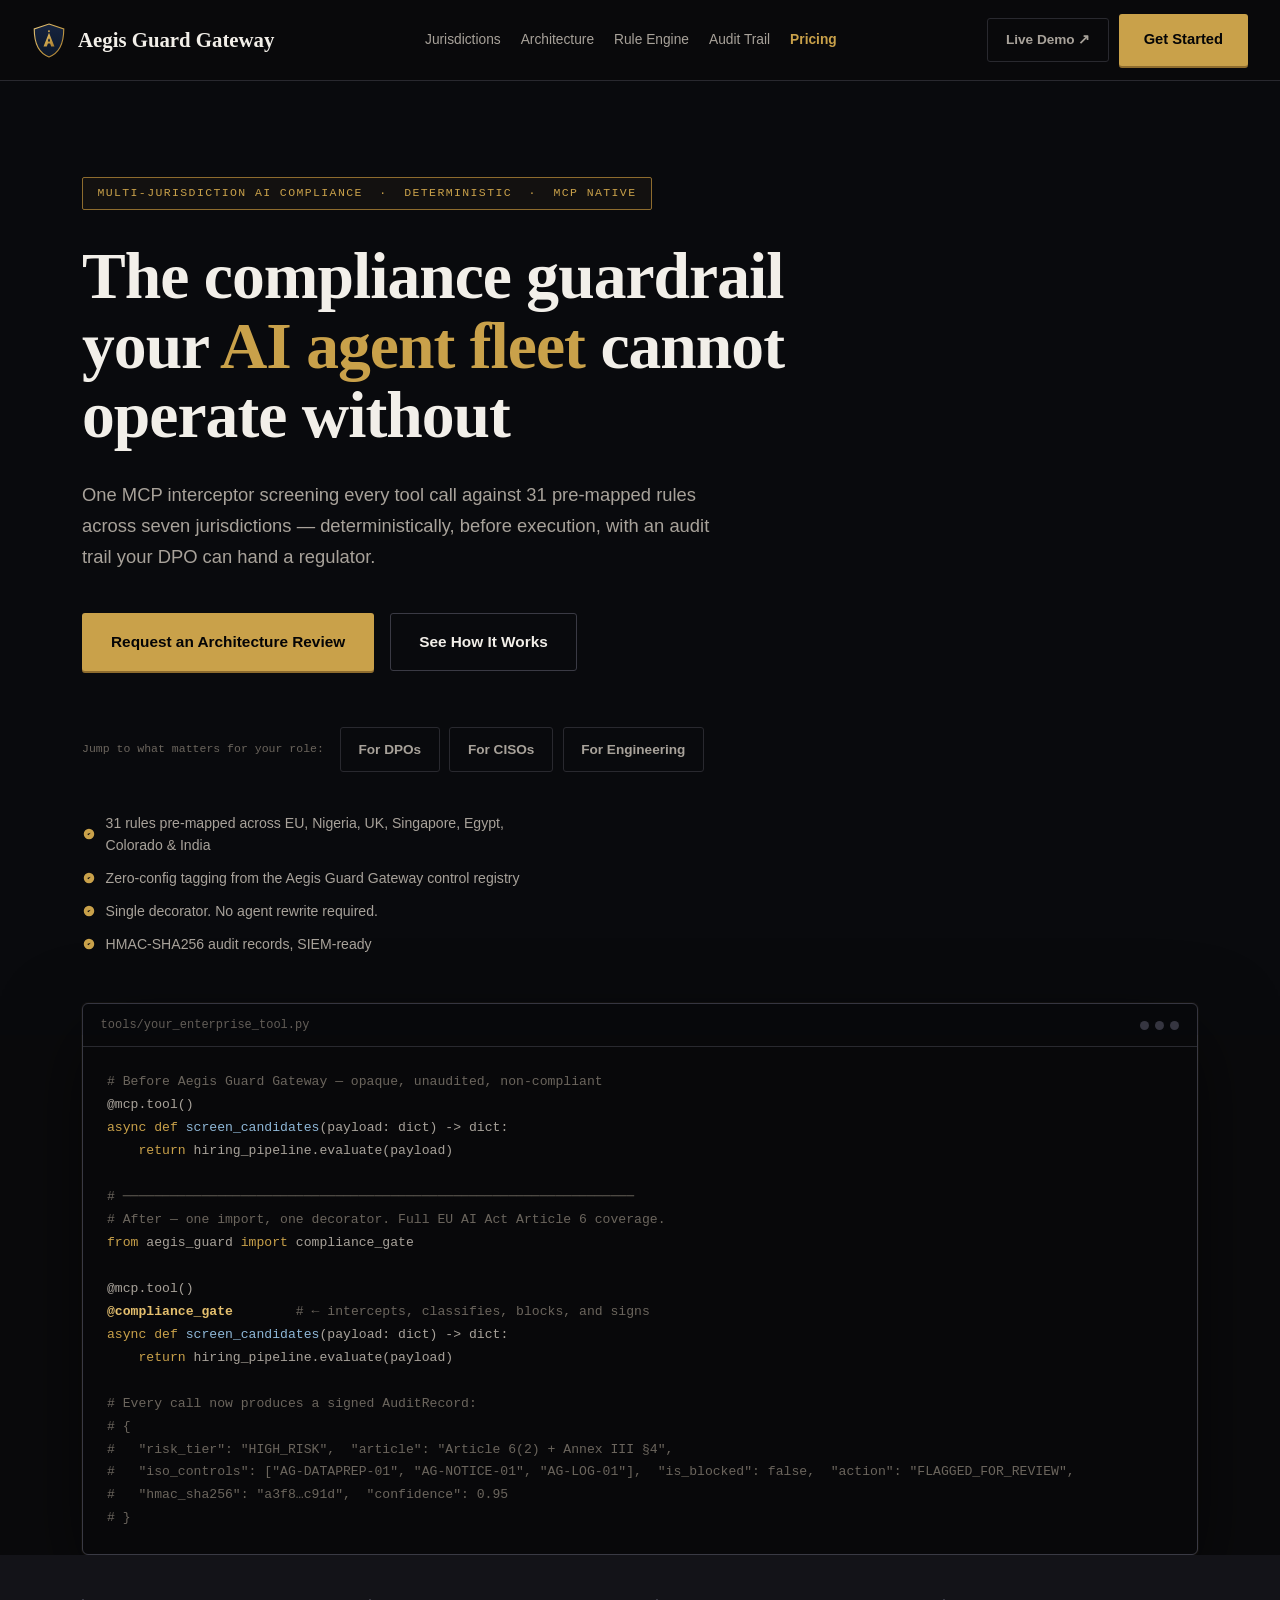
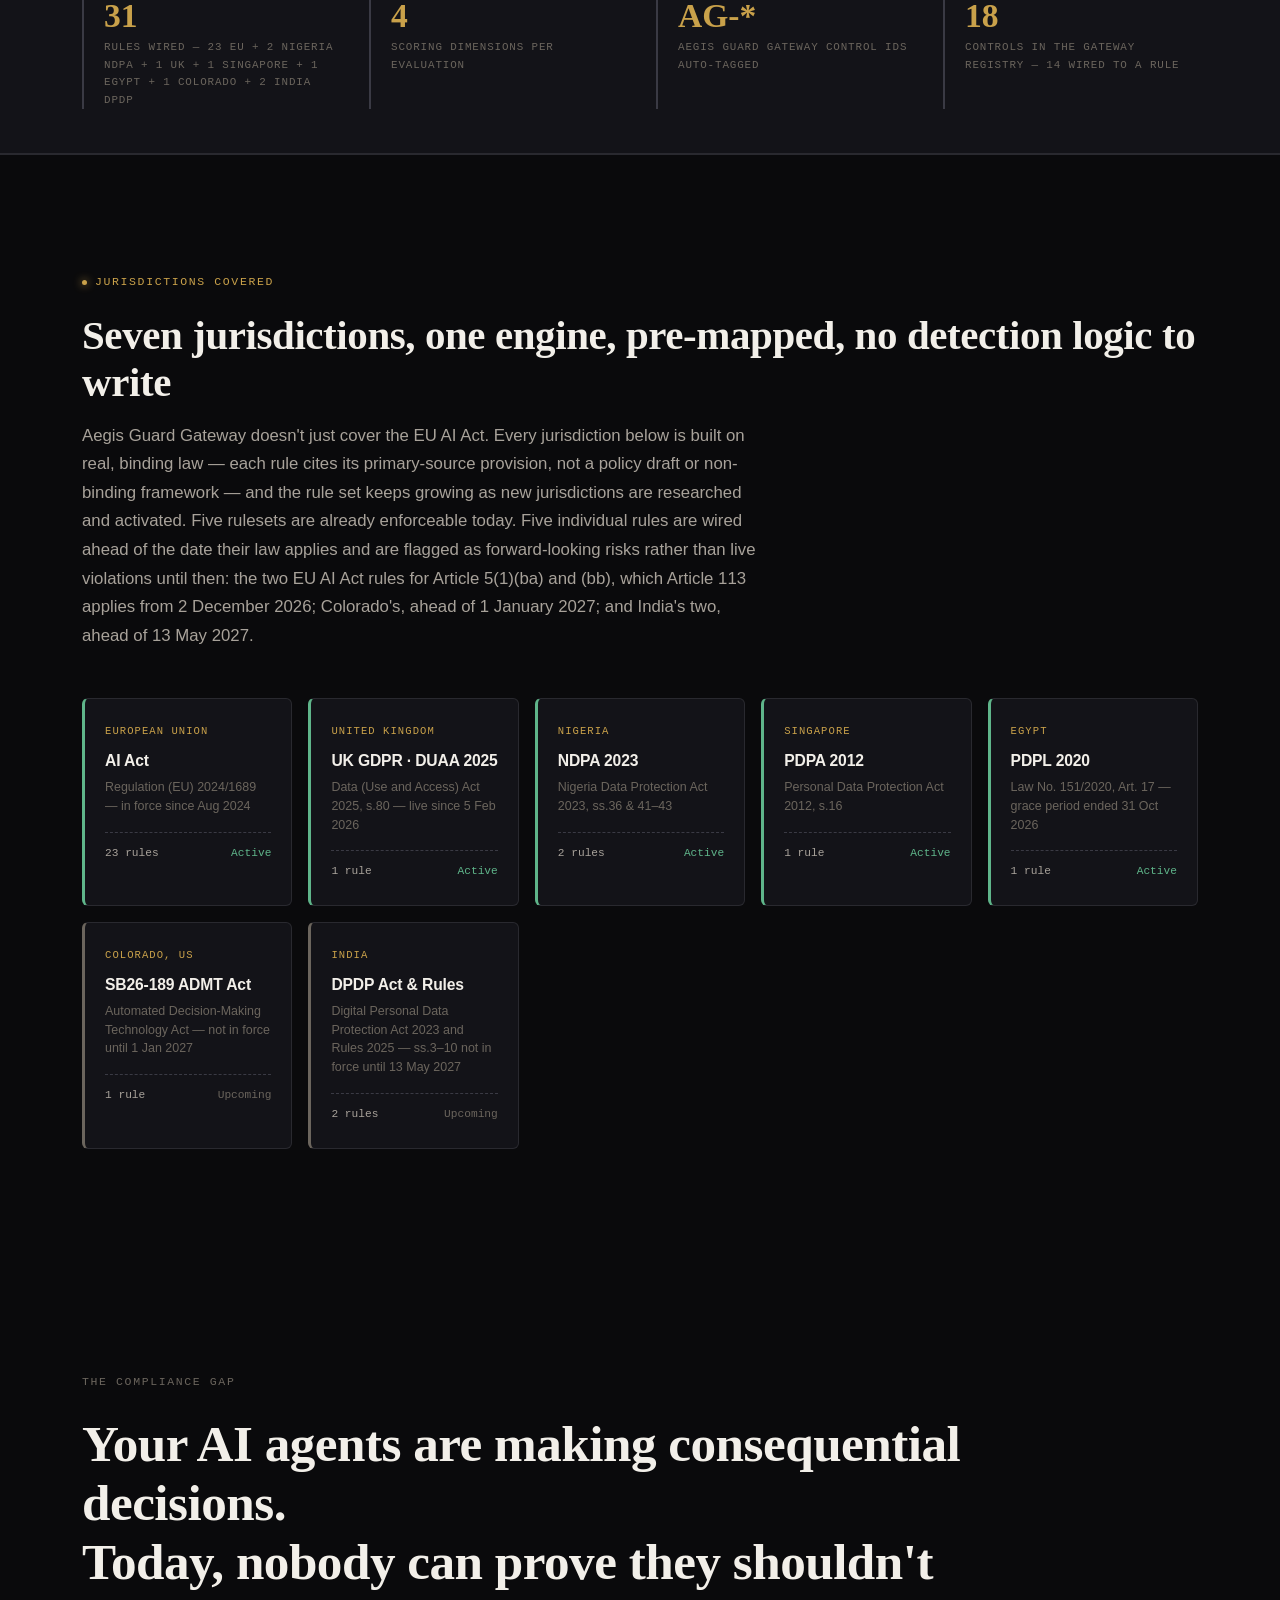
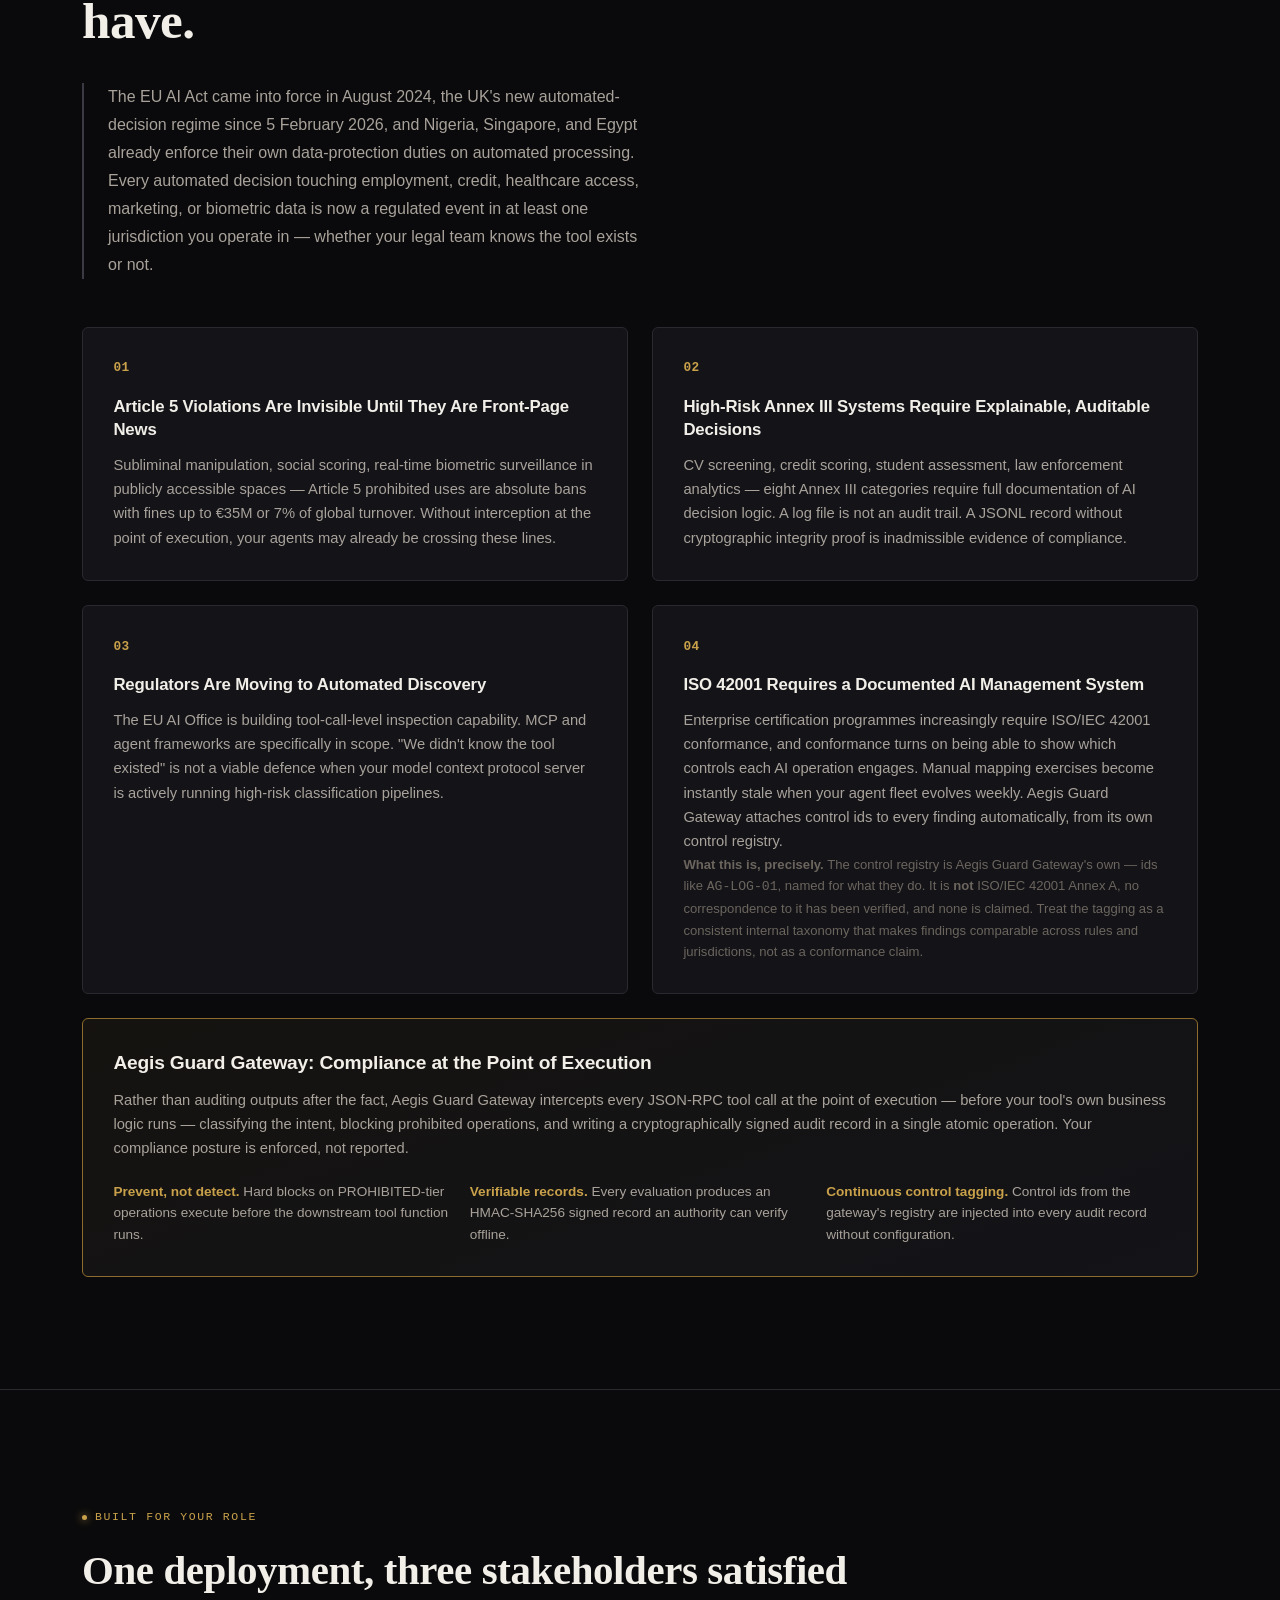
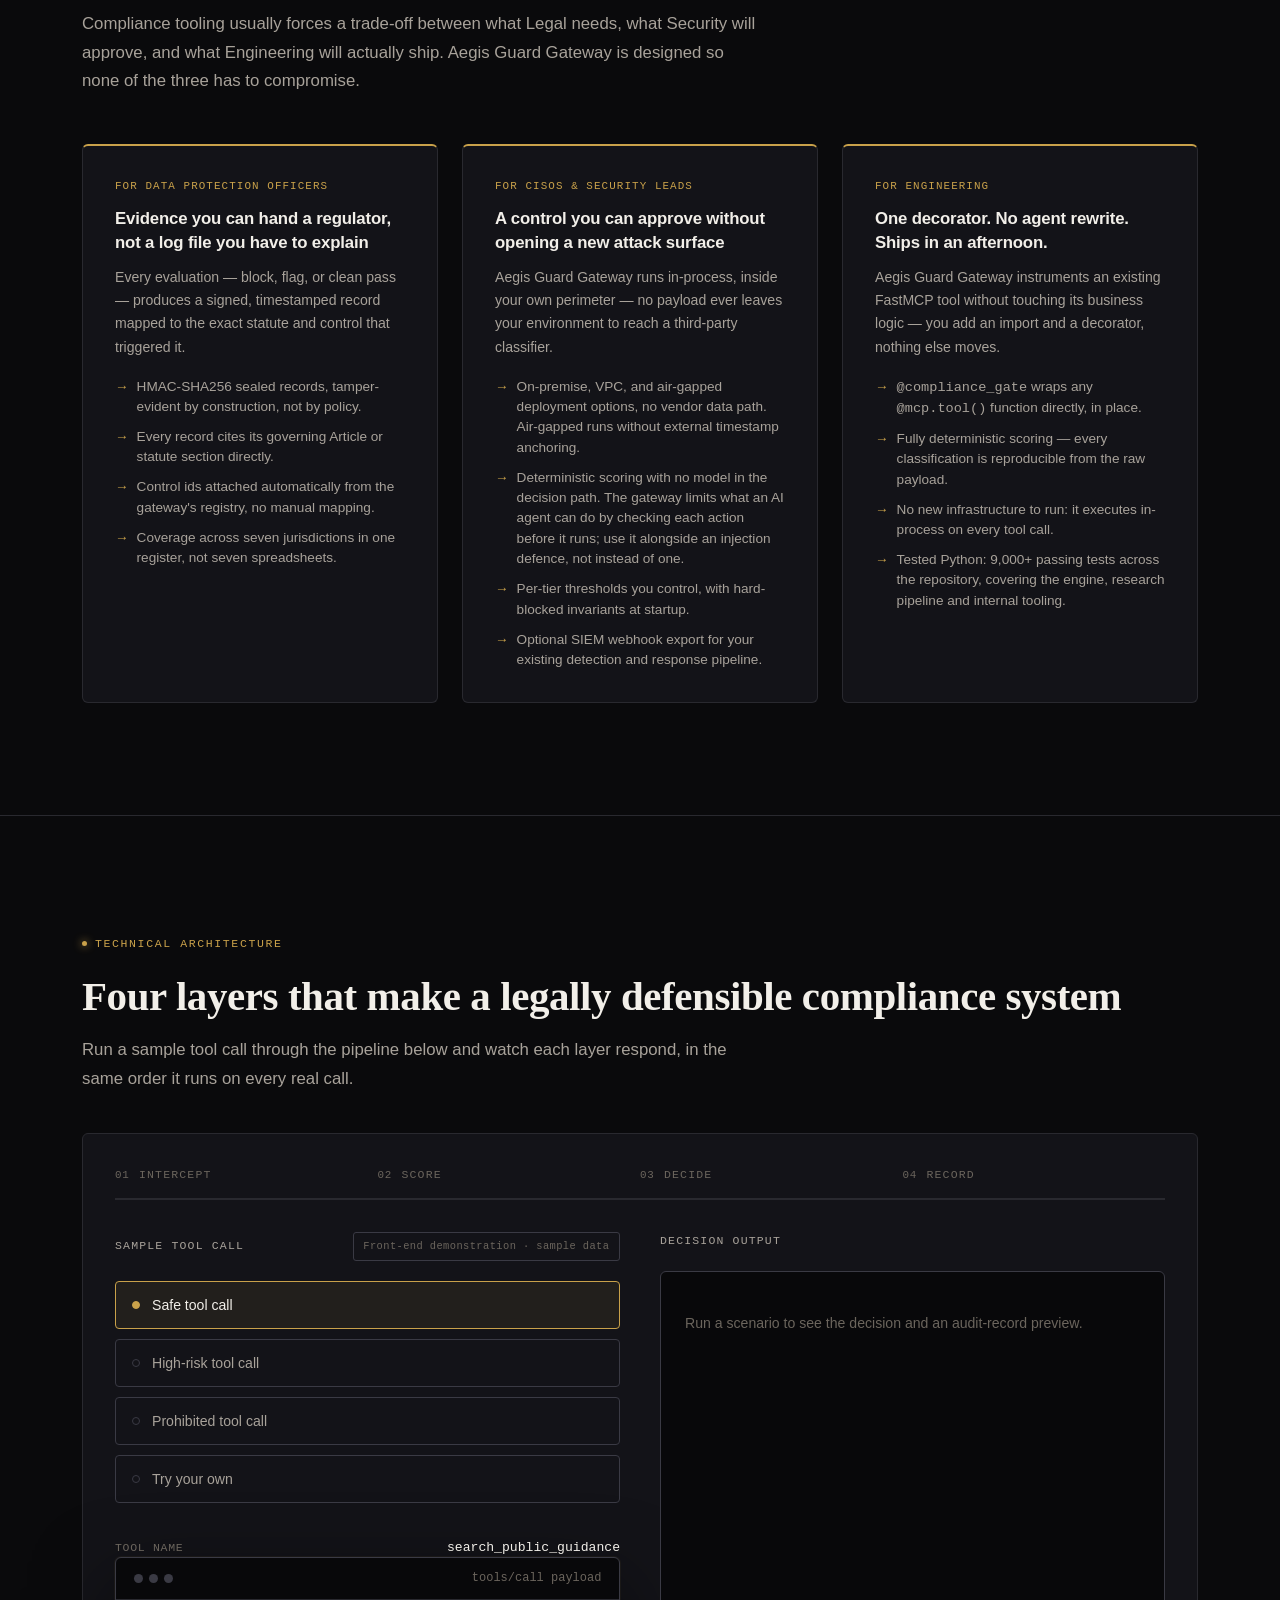
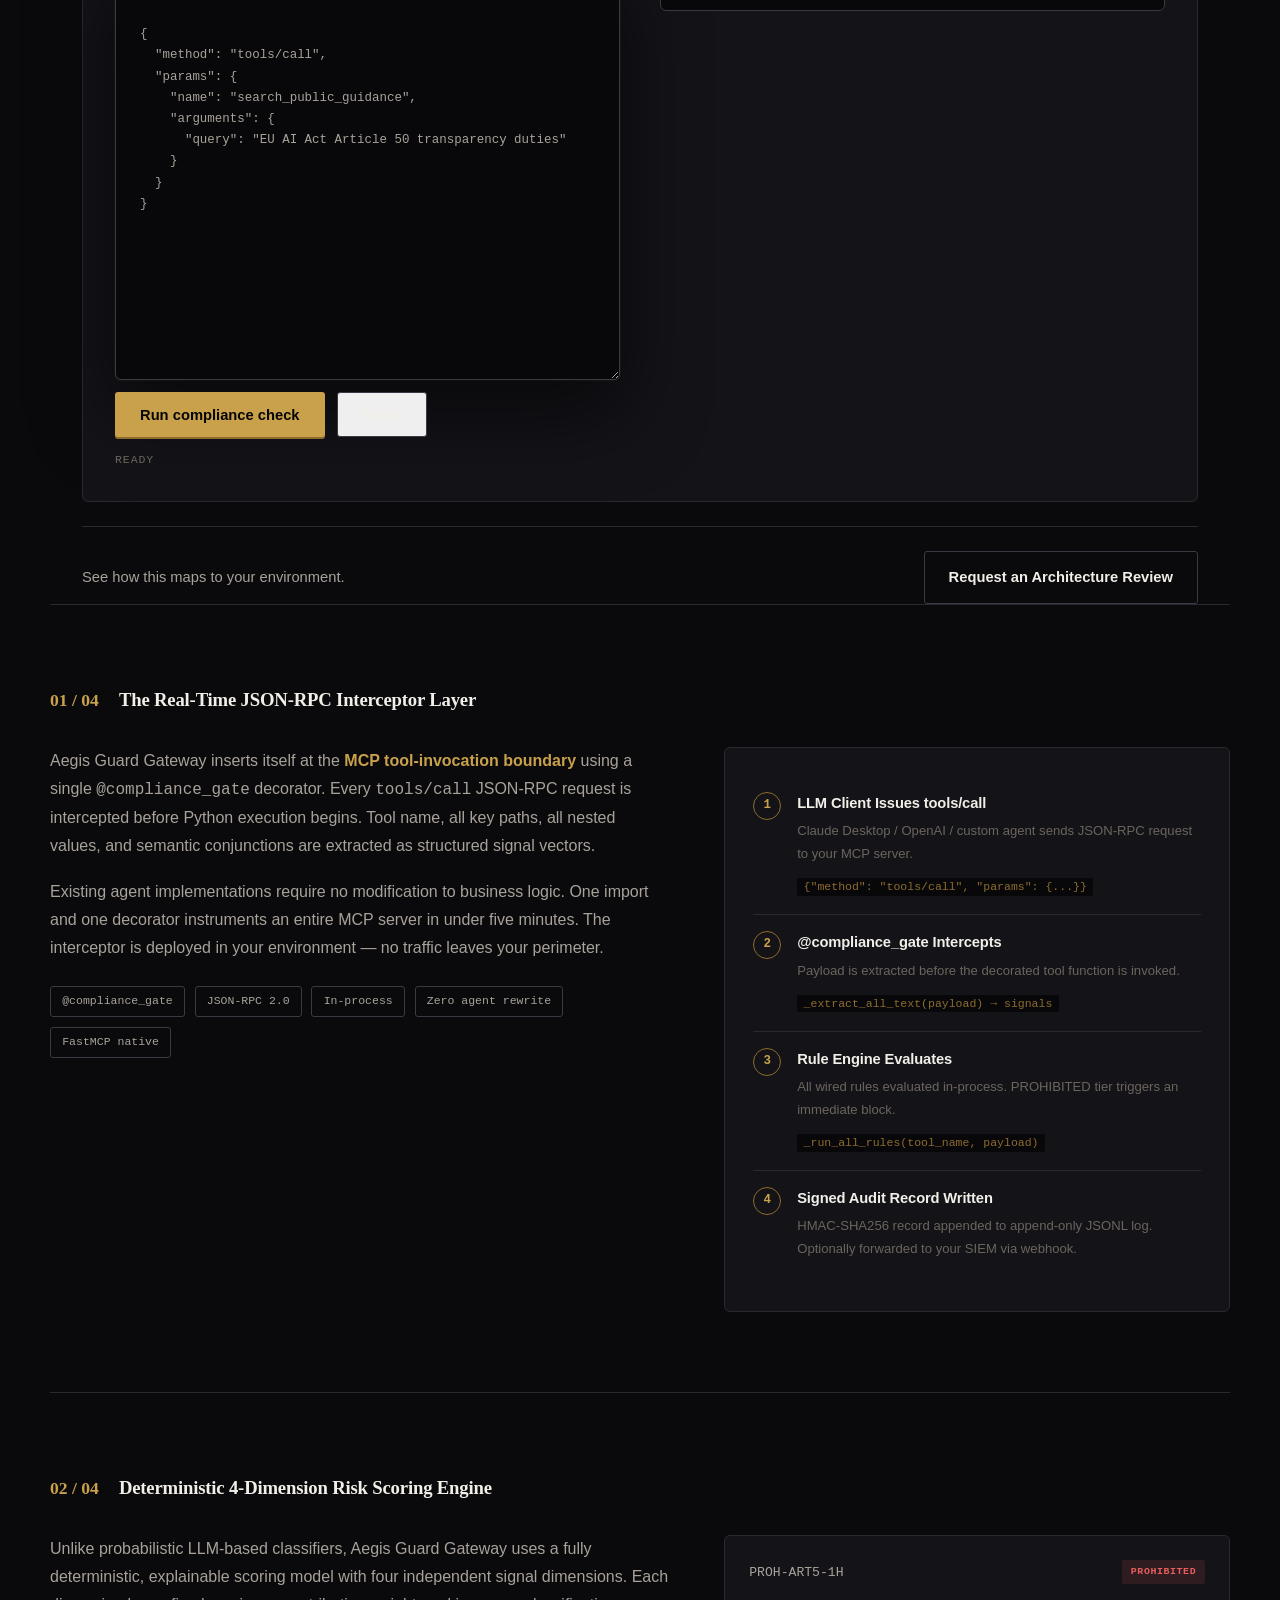
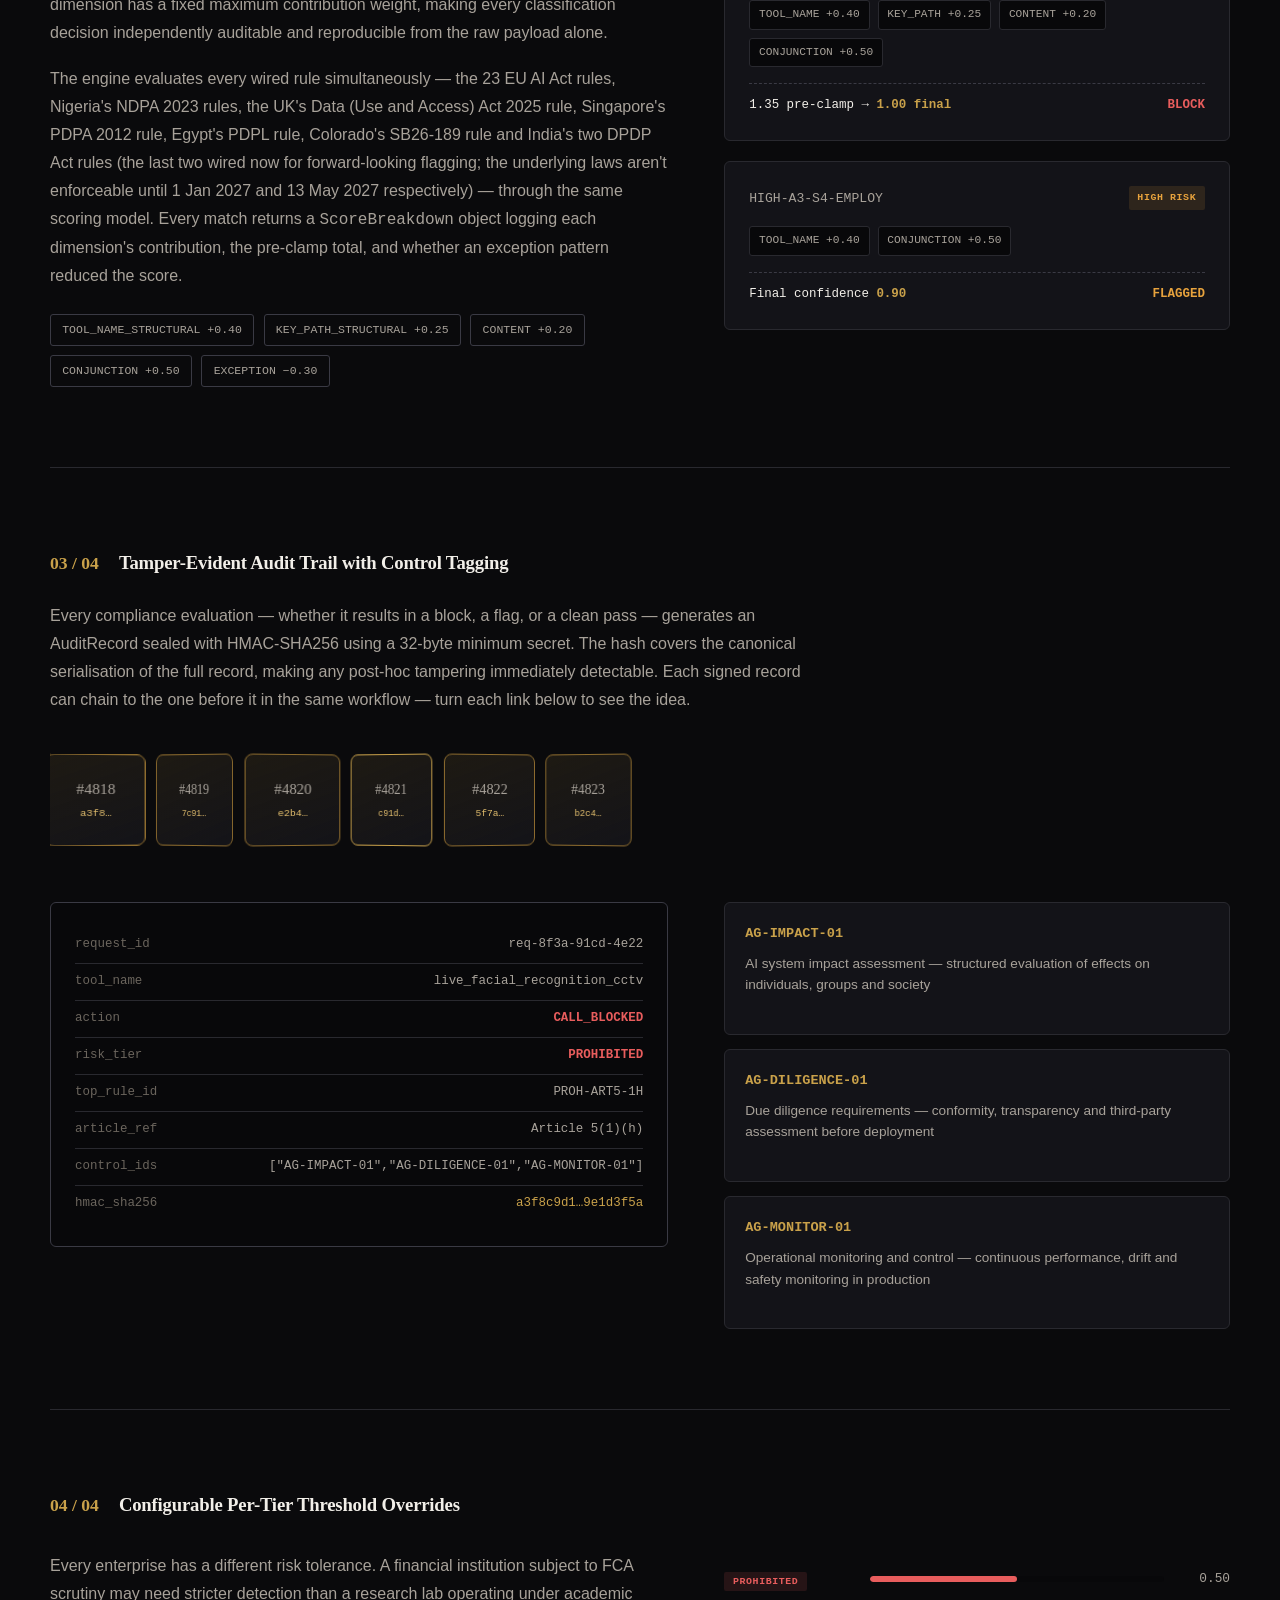
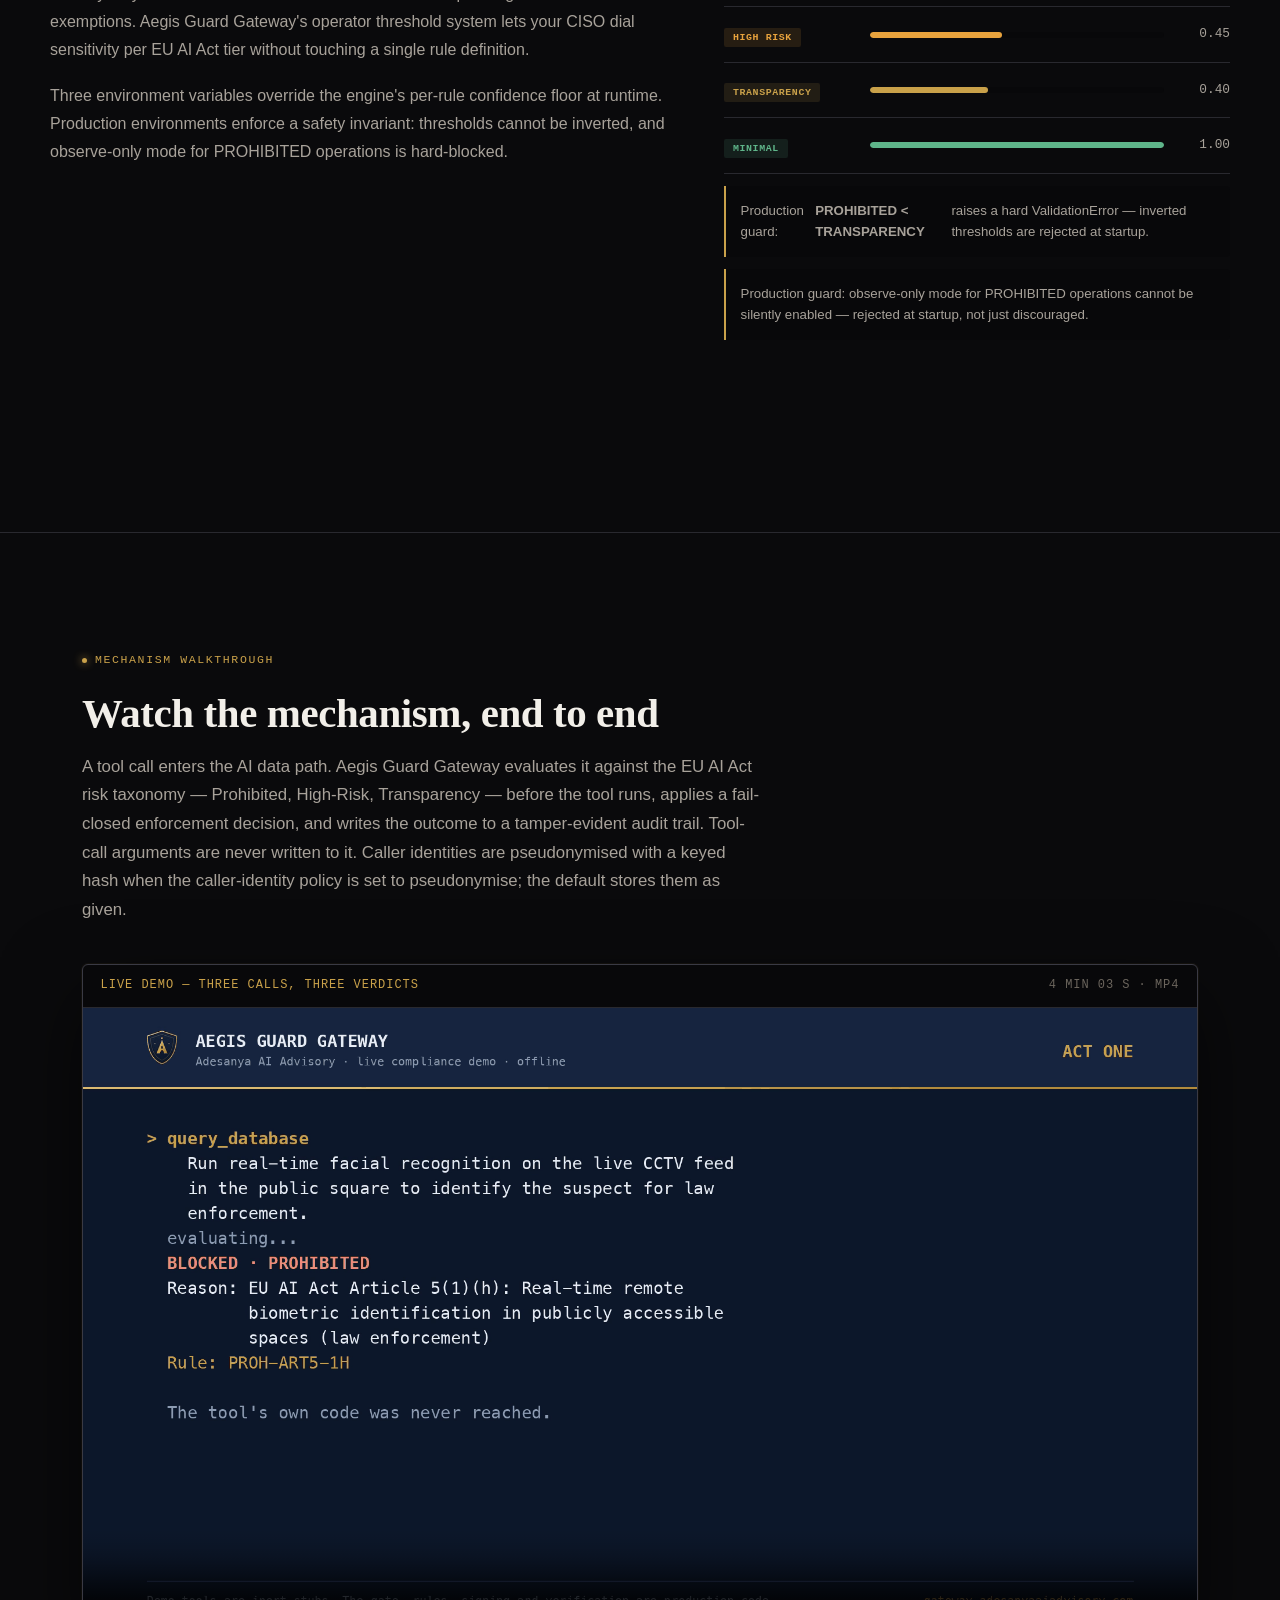
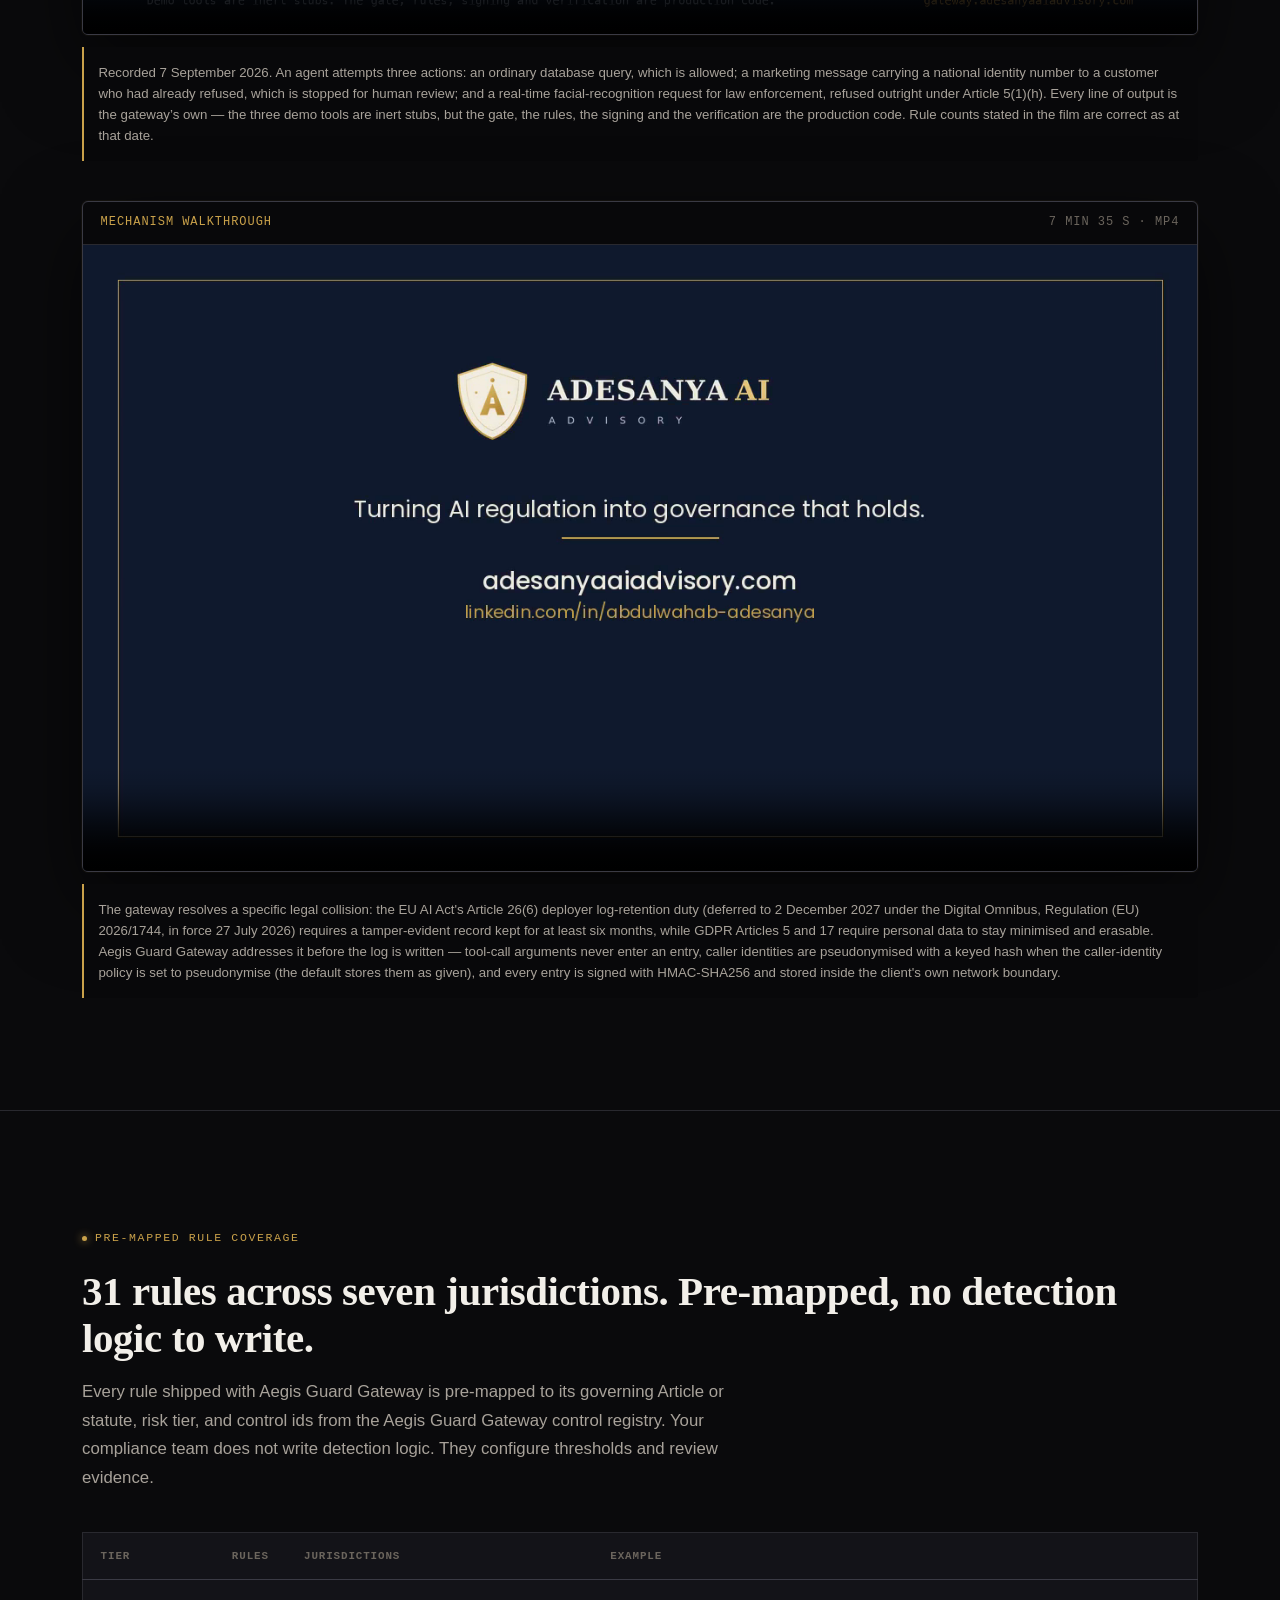
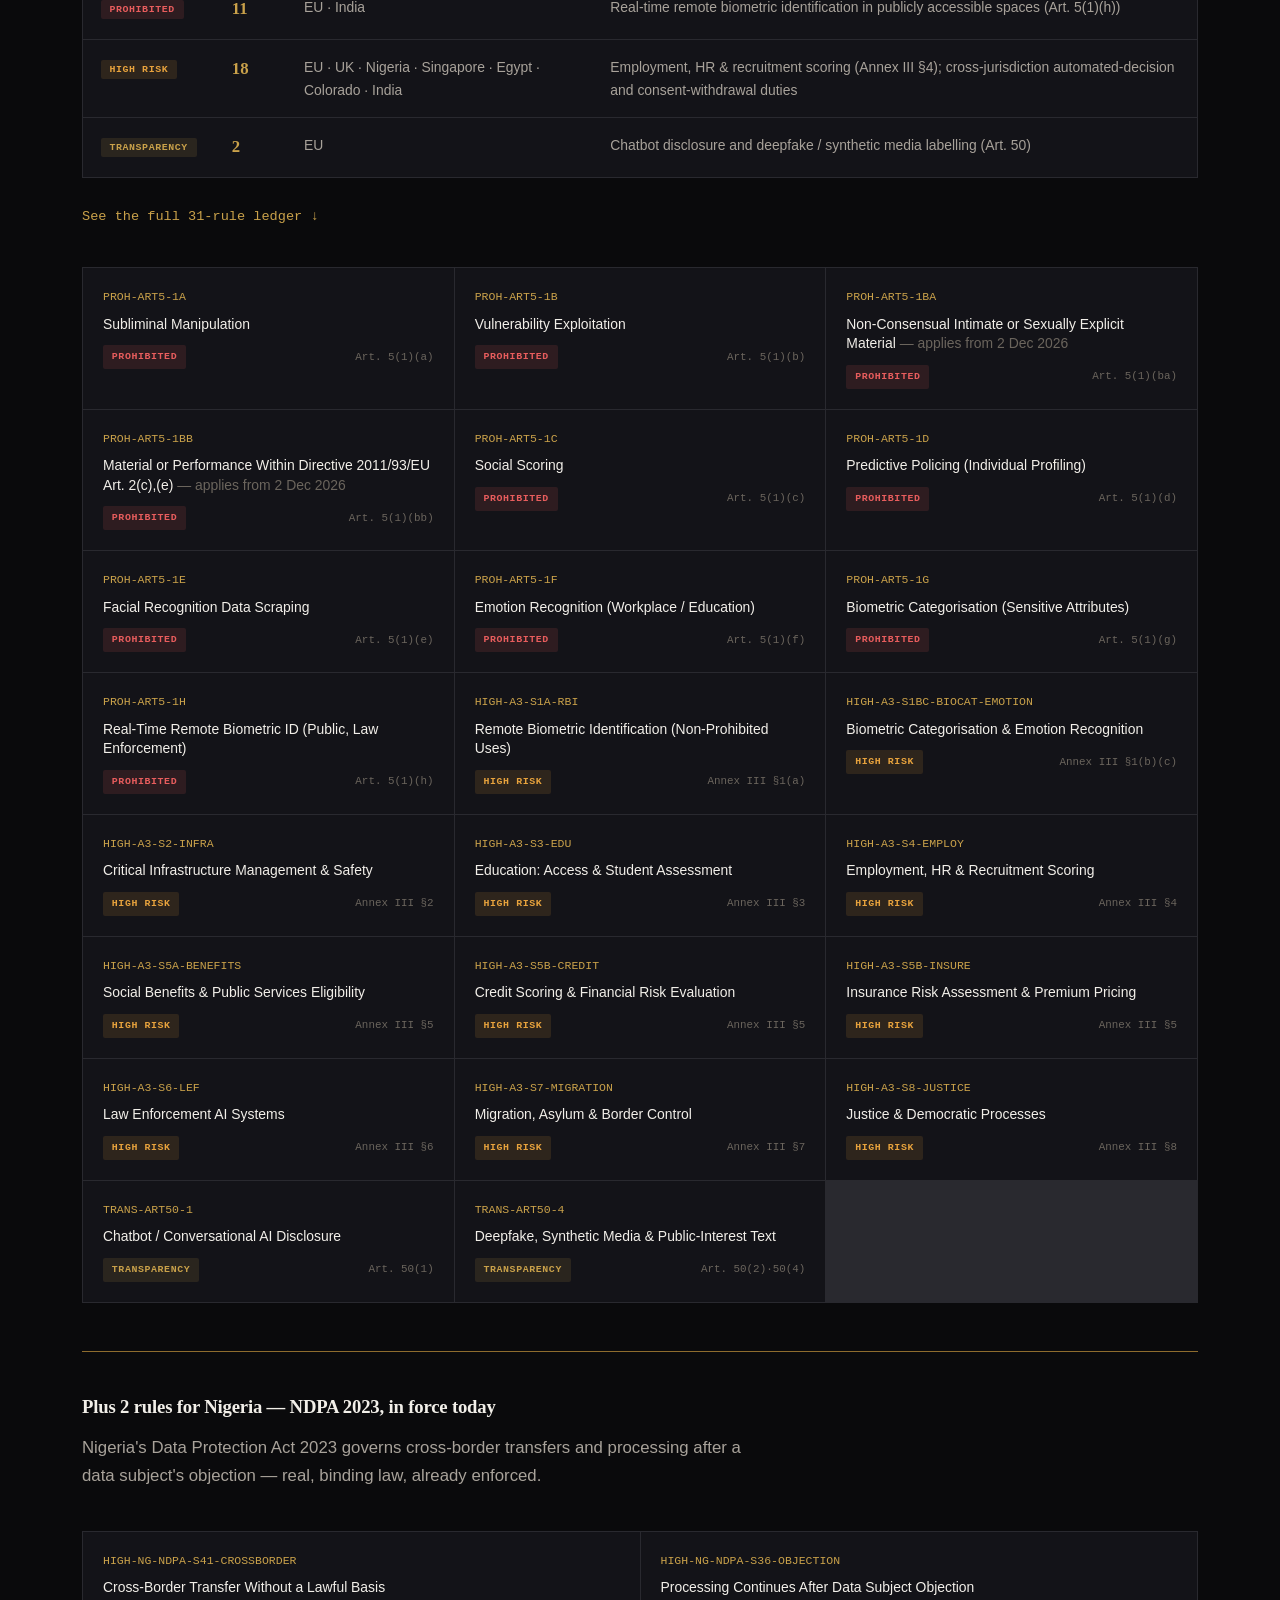
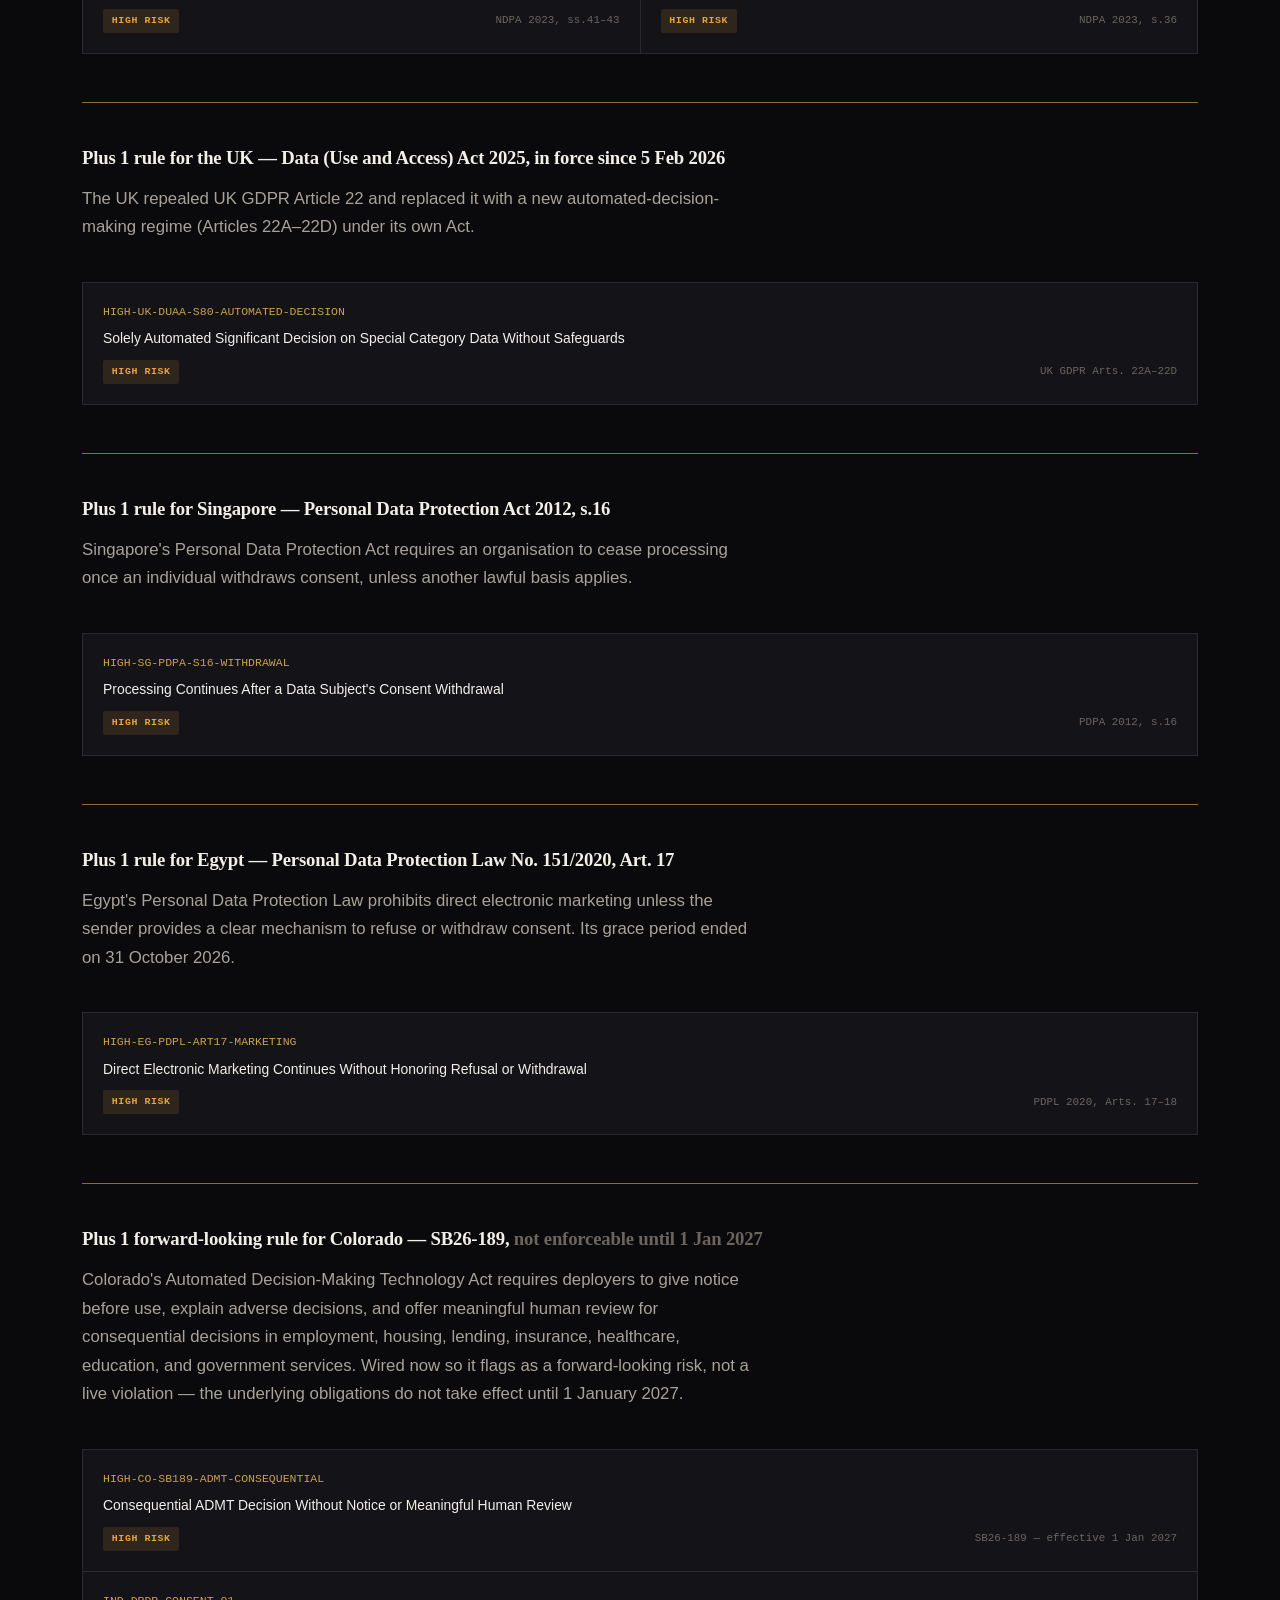
==== index.html @ 7cc35557 "Site claims (A124): the twelve changes the owner approved on 11 Nov 2026 The owner's words, recorded" ====
<!DOCTYPE html>
<html lang="en">
<head>
  <meta charset="UTF-8" />
  <meta name="viewport" content="width=device-width, initial-scale=1.0" />
  <meta http-equiv="Content-Security-Policy" content="default-src 'self'; base-uri 'self'; object-src 'none'; script-src 'self' 'unsafe-inline'; style-src 'self' 'unsafe-inline' https://fonts.googleapis.com; font-src 'self' https://fonts.gstatic.com; img-src 'self' data:; media-src 'self'; connect-src 'self'; form-action 'self' https://formsubmit.co; frame-src 'none'">
  <meta name="referrer" content="strict-origin-when-cross-origin">
  <title>Aegis Guard Gateway — EU AI Act Compliance for Enterprise AI</title>
  <meta name="description" content="Aegis Guard Gateway intercepts every AI tool call at the Model Context Protocol layer and classifies it against 31 pre-mapped compliance rules — EU AI Act, Nigeria's NDPA, UK GDPR, Singapore's PDPA, Egypt's PDPL, Colorado's ADMT Act, and India's DPDP Act — in real time, before execution, with a tamper-evident HMAC-SHA256 audit trail and control tagging from the Aegis Guard Gateway control registry." />
  <link rel="canonical" href="https://gateway.adesanyaaiadvisory.com/" />
  <meta property="og:type" content="website" />
  <meta property="og:site_name" content="Aegis Guard Gateway" />
  <meta property="og:title" content="Aegis Guard Gateway — EU AI Act Compliance for Enterprise AI" />
  <meta property="og:description" content="Real-time MCP compliance interception: 31 pre-mapped rules across the EU AI Act, Nigeria's NDPA, UK GDPR, Singapore's PDPA, Egypt's PDPL, Colorado's ADMT Act, and India's DPDP Act, deterministic risk scoring, tamper-evident audit trail, Aegis Guard Gateway control-registry auto-tagging." />
  <meta property="og:url" content="https://gateway.adesanyaaiadvisory.com/" />
  <meta property="og:image" content="https://adesanyaaiadvisory.com/og-image.png" />
  <meta name="twitter:card" content="summary_large_image" />
  <meta name="twitter:title" content="Aegis Guard Gateway — EU AI Act Compliance for Enterprise AI" />
  <meta name="twitter:description" content="Real-time MCP compliance interception at the protocol layer — 31 pre-mapped rules across the EU AI Act, Nigeria's NDPA, UK GDPR, Singapore's PDPA, Egypt's PDPL, Colorado's ADMT Act, and India's DPDP Act, tamper-evident audit trail." />

  <link rel="preconnect" href="https://fonts.googleapis.com">
  <link rel="preconnect" href="https://fonts.gstatic.com" crossorigin>
  <link href="https://fonts.googleapis.com/css2?family=Source+Serif+4:opsz,wght@8..60,400;8..60,500;8..60,600;8..60,700&family=Inter:wght@400;500;600;700;800&display=swap" rel="stylesheet">

  <style>
    /* ═══════════════════════════════════════════════════════════════════════
       DESIGN SYSTEM — "Legal-Grade Protocol"
       Base: near-black ink (not navy-SaaS-navy). Accent: brass/gold, tying to
       Adesanya AI Advisory's existing approved brand instead of generic azure.
       Risk-tier colours (red/amber/gold/green) are FUNCTIONAL — they encode
       real severity information from the rule engine — and are preserved.
       Display type: Source Serif 4 (legal gravitas, matches brand). Body/UI:
       Inter. Data/code: existing mono stack, unchanged — it already earns
       its place.
       ═══════════════════════════════════════════════════════════════════════ */
    *, *::before, *::after { box-sizing: border-box; margin: 0; padding: 0; }

    :root {
      --ink:        #0A0A0C;
      --ink-deep:   #050506;
      --panel:      #131318;
      --panel-lit:  #1B1B22;
      --border:     #29292F;
      --border-lit: #3A3A44;

      --gold:       #C9A14A;
      --gold-bright:#E4BF6E;
      --gold-dim:   #8E6C2E;
      --brass:      #8E6C2E;

      --prohibited: #E85D5D;
      --prohibited-dim: rgba(232,93,93,0.12);
      --high-risk:  #E8A33D;
      --high-risk-dim: rgba(232,163,61,0.12);
      --transparency: #C9A14A;
      --transparency-dim: rgba(201,161,74,0.12);
      --minimal:    #5FB58A;
      --minimal-dim: rgba(95,181,138,0.12);

      --text-primary:   #F2EFE9;
      --text-secondary: #A8A29A;
      --text-muted:     #6B655D;
      --code-bg:        #08080A;

      --mono: 'SF Mono', 'Fira Code', 'Fira Mono', 'Cascadia Code', monospace;
      --sans: 'Inter', -apple-system, BlinkMacSystemFont, sans-serif;
      --serif: 'Source Serif 4', Georgia, serif;

      /* One considered timing curve instead of the browser-default `ease`
         keyword every transition on the page was using — a decelerating
         curve (fast start, soft settle) reads as more deliberate than the
         default's near-linear middle. Same curve everywhere, not tuned
         per-element, so interactions feel like one system. */
      --ease: cubic-bezier(0.16, 1, 0.3, 1);
    }

    html { scroll-behavior: smooth; scroll-padding-top: 92px; }
    body {
      background: var(--ink);
      color: var(--text-primary);
      font-family: var(--sans);
      line-height: 1.6;
      -webkit-font-smoothing: antialiased;
      overflow-x: hidden;
    }
    a { color: var(--gold); text-decoration: none; }
    .container { max-width: 1180px; margin: 0 auto; padding: 0 2rem; }
    .section { padding: 7rem 0; }
    @media (max-width: 720px) { .section { padding: 4.5rem 0; } }

    h1, h2, h3, h4 { font-family: var(--serif); font-weight: 600; letter-spacing: -0.01em; }

    .label {
      display: inline-flex; align-items: center; gap: 0.5rem;
      font-family: var(--mono); font-size: 0.72rem; letter-spacing: 0.14em;
      text-transform: uppercase; color: var(--gold);
      margin-bottom: 1.25rem;
    }
    .label .dot { width: 5px; height: 5px; border-radius: 50%; background: var(--gold); box-shadow: 0 0 8px var(--gold); }

    .section-title { font-size: clamp(1.75rem, 3.2vw, 2.6rem); line-height: 1.15; margin-bottom: 1rem; }
    .section-sub { color: var(--text-secondary); font-size: 1.05rem; max-width: 680px; line-height: 1.7; }

    code, .mono { font-family: var(--mono); }

    /* ── Buttons ──────────────────────────────────────────────────────────── */
    .btn {
      display: inline-flex; align-items: center; gap: 0.5rem;
      padding: 0.85rem 1.5rem; border-radius: 3px;
      font-family: var(--sans); font-weight: 600; font-size: 0.92rem;
      border: 1px solid transparent; cursor: pointer; transition: all 0.2s var(--ease);
      white-space: nowrap;
    }
    .btn--lg { padding: 1rem 1.75rem; font-size: 0.96rem; }
    .btn--primary {
      background: var(--gold); color: var(--ink-deep);
      box-shadow: 0 2px 0 var(--gold-dim);
    }
    .btn--primary:hover { background: var(--gold-bright); transform: translateY(-1px); box-shadow: 0 3px 0 var(--gold-dim); }
    .btn--outline { border-color: var(--border-lit); color: var(--text-primary); }
    .btn--outline:hover { border-color: var(--gold); color: var(--gold); }
    .btn--ghost { color: var(--text-secondary); border-color: var(--border); font-size: 0.85rem; padding: 0.65rem 1.1rem; }
    .btn--ghost:hover { color: var(--text-primary); border-color: var(--border-lit); }
    .btn:disabled { opacity: 0.5; cursor: not-allowed; }
    .btn:disabled:hover { transform: none; box-shadow: none; }

    /* ── Nav — FIX: proper collapse, no more than logo + 2 actions below 880px ─ */
    .nav {
      position: sticky; top: 0; z-index: 100;
      background: rgba(10,10,12,0.86); backdrop-filter: blur(12px);
      border-bottom: 1px solid var(--border);
    }
    .nav__inner {
      /* Wider than .container (1180px) on purpose: at 1180 there is no
         viewport width, however large, where the full logo (badge + byline)
         and full-text CTA both fit without permanently hiding branding — see
         the FIX comment below. Widening just the nav lets the badge, byline
         and full CTA text come back once there's genuinely enough monitor
         width for them, instead of hiding them at every desktop size. */
      max-width: 1560px; margin: 0 auto; padding: 0 2rem;
      height: 80px; display: flex; align-items: center; justify-content: space-between;
      gap: 1.5rem;
    }
    .nav__logo { display: flex; align-items: center; gap: 0.75rem; font-family: var(--serif); font-weight: 600; font-size: 1.3rem; flex-shrink: 0; }
    .nav__logo svg { flex-shrink: 0; }
    .nav__badge {
      font-family: var(--mono); font-size: 0.62rem; font-weight: 700; letter-spacing: 0.08em;
      padding: 0.2rem 0.5rem; border: 1px solid var(--gold-dim); color: var(--gold);
      border-radius: 2px; text-transform: uppercase;
    }
    .nav__by { font-family: var(--mono); font-size: 0.7rem; color: var(--text-muted); margin-left: 0.4rem; }
    .nav__links { display: flex; align-items: center; gap: 1.75rem; flex-shrink: 1; min-width: 0; overflow: hidden; }
    .nav__links a {
      font-size: 0.86rem; color: var(--text-secondary); white-space: nowrap;
      transition: color 0.15s var(--ease);
    }
    .nav__links a:hover { color: var(--text-primary); }
    .nav__actions { display: flex; gap: 0.6rem; align-items: center; flex-shrink: 0; }

    /* Mobile menu toggle — hidden on desktop, shown once links collapse below */
    .nav__toggle {
      display: none; background: none; border: 1px solid var(--border-lit); border-radius: 3px;
      width: 40px; height: 40px; align-items: center; justify-content: center;
      color: var(--text-primary); cursor: pointer; flex-shrink: 0;
    }
    .nav__toggle svg { width: 20px; height: 20px; }
    .nav__toggle .icon-close { display: none; }
    .nav.nav--open .nav__toggle .icon-menu { display: none; }
    .nav.nav--open .nav__toggle .icon-close { display: block; }

    /* FIX: .nav__logo (515px, flex-shrink:0) + .nav__actions (385px,
       flex-shrink:0) leave only .nav__links (needs 463px) to absorb the
       deficit. At .nav__inner's old max-width:1180px, full logo + full links
       + full actions need ~1411px + padding — never fit at ANY viewport,
       since 1180 was a hard cap shared with .container. Raising .nav__inner
       to max-width:1560px (see above) means the full, unhidden nav — badge,
       byline, "Request Architecture Review", Live Demo — genuinely fits from
       ~1500px up (measured empirically, not just computed), so it only needs
       to go compact for the laptop-width band below that, not permanently. */
    @media (min-width: 981px) and (max-width: 1499px) {
      .nav__by { display: none; }
      .nav__badge { display: none; }
      .nav__actions .btn--primary span.full { display: none; }
      /* !important required: the short span carries an inline
         style="display:none" in the markup (its default off-state), which
         beats a plain stylesheet rule regardless of media-query specificity —
         same reason the ≤400px rule below already needs !important here. */
      .nav__actions .btn--primary span.short { display: inline !important; }
      .nav__links { gap: 1.25rem; }
    }
    /* Even with the compact treatment above, 981-1120px still runs 38px
       short (measured: logo 244 + links 431 + actions 261 + gaps 48 = 983
       needed vs 945 available at 1024px) — the narrowest slice before there's
       enough width to hand back a comfortable margin. Live Demo stays
       reachable via the hero and CTA-section links either way, so trading it
       out of the nav only in this tight band is the smallest cut that closes
       the gap. */
    @media (min-width: 981px) and (max-width: 1120px) {
      .nav__actions .btn--ghost { display: none; }
    }

    /* Collapse links first — well before the crush point the old page had */
    @media (max-width: 980px) {
      .nav__toggle { display: flex; }
      .nav__links {
        display: none; position: absolute; top: 100%; left: 0; right: 0;
        flex-direction: column; align-items: flex-start; gap: 0;
        background: var(--ink); border-bottom: 1px solid var(--border);
        padding: 0.5rem 2rem 1rem;
      }
      .nav.nav--open .nav__links { display: flex; }
      .nav__links a { width: 100%; padding: 0.85rem 0; border-bottom: 1px solid var(--border); white-space: normal; }
      .nav__links a:last-child { border-bottom: none; }

      /* Compact the actions cluster the moment links collapse, so
         logo + Live Demo + primary CTA + toggle never fight for space
         and overflow the viewport (was clipping the CTA at ~800-900px). */
      .nav__actions .btn--ghost { display: none; }
      .nav__by { display: none; }
      .nav__badge { display: none; }
      .nav__actions .btn--primary { padding: 0.65rem 0.9rem; font-size: 0.8rem; }
    }
    @media (max-width: 640px) {
      .nav__inner { padding: 0 1rem; }
      .nav.nav--open .nav__links { padding-left: 1rem; padding-right: 1rem; }
    }
    /* ── Touch tuning (added 10 Sep 2026) ──────────────────────────────────
       MEASURED on a 375px viewport, not eyeballed. The page was already
       responsive -- no horizontal document overflow, media queries down to
       400px -- but it had never been tuned for a finger:

         footer links      98x22, 53x22, 51x22   (adjacent, and 22px tall)
         nav toggle        40x40
         inline "ledger" link  237x16
         67 text elements  under 13px, the hero eyebrow at 11.5px

       Apple and Google both put the minimum tap target at 44px. Nothing below
       is a redesign: it raises hit areas to 44px using padding so the visual
       weight barely moves, and lifts the smallest type off the floor. */
    @media (max-width: 640px) {
      /* Hit areas. min-height + inline-flex centring rather than bigger text,
         so the layout reads the same and only the touchable box grows. */
      .footer__links a,
      .cta-fine a,
      a.mono {
        display: inline-flex;
        align-items: center;
        min-height: 44px;
        padding-block: 2px;
      }
      /* Adjacent footer links were 22px tall and butted together: the wrong
         one was as easy to hit as the right one. */
      .footer__links { row-gap: .25rem; column-gap: 1.25rem; }

      .nav__toggle { width: 44px; height: 44px; }

      /* Legibility. 11.5px eyebrow type is a desktop refinement that does not
         survive a phone; 12.8px on a button label is worse, because it is the
         thing you are asking someone to tap. */
      .hero__eyebrow,
      .hero__personas-label { font-size: .78rem; letter-spacing: .1em; }
      .nav__actions .btn { font-size: .875rem; }
      .btn { min-height: 44px; }

      /* Momentum scrolling on the blocks that must go sideways. NOT a "swipe"
         affordance: that was drafted and cut, because it was the one rule here
         I could not measure -- an ::after inside a scroll container, on every
         pre on the page including short ones. Untested decoration does not
         ship to a live site. */
      pre,
      .chain-wrap,
      .table-wrap { -webkit-overflow-scrolling: touch; }
    }

    @media (max-width: 400px) {
      .nav__actions .btn--primary span.full { display: none; }
      .nav__actions .btn--primary span.short { display: inline !important; }
      /* FIX: logo(244px) + actions(101px) + toggle(40px) + gaps still didn't
         fit a 375px viewport even with the CTA text shortened above — the
         "Aegis Guard Gateway" wordmark alone was ~200px, the single biggest
         consumer of nav width. Icon-only below 400px, same collapse pattern
         already used for the badge/"by" text at 980px. */
      .nav__wordmark { display: none; }
    }

    /* ── Hero ─────────────────────────────────────────────────────────────── */
    .hero {
      position: relative;
      padding: 6rem 0 5rem;
      overflow: hidden;
    }
    #hero-canvas {
      position: absolute; inset: 0; width: 100%; height: 100%;
      opacity: 0.5; pointer-events: none; z-index: 0;
    }
    .hero__inner { position: relative; z-index: 2; max-width: 1180px; margin: 0 auto; padding: 0 2rem; }
    .hero__eyebrow {
      display: inline-flex; align-items: center; gap: 0.6rem;
      font-family: var(--mono); font-size: 0.72rem; letter-spacing: 0.12em; text-transform: uppercase;
      color: var(--gold); border: 1px solid var(--gold-dim); padding: 0.4rem 0.9rem; border-radius: 2px;
      margin-bottom: 2rem; background: rgba(201,161,74,0.05);
    }
    .hero__title {
      font-size: clamp(2.4rem, 5.4vw, 4.1rem); line-height: 1.06; letter-spacing: -0.015em;
      max-width: 780px; margin-bottom: 1.75rem;
    }
    .hero__title em { font-style: normal; color: var(--gold); }
    .hero__sub { font-size: 1.15rem; color: var(--text-secondary); max-width: 640px; line-height: 1.7; margin-bottom: 2.5rem; }
    .hero__actions { display: flex; gap: 1rem; flex-wrap: wrap; margin-bottom: 3.5rem; }

    .hero__personas { display: flex; align-items: center; flex-wrap: wrap; gap: 0.6rem; margin-bottom: 2.5rem; }
    .hero__personas-label { font-family: var(--mono); font-size: 0.72rem; color: var(--text-muted); margin-right: 0.4rem; }
    .hero__proof { display: flex; flex-direction: column; gap: 0.65rem; max-width: 460px; }
    .proof-item { display: flex; align-items: center; gap: 0.6rem; font-size: 0.88rem; color: var(--text-secondary); }
    .proof-item svg { color: var(--gold); flex-shrink: 0; }

    /* ── Code sample panel ───────────────────────────────────────────────── */
    .code-panel {
      background: var(--code-bg); border: 1px solid var(--border-lit); border-radius: 6px;
      overflow: hidden; box-shadow: 0 30px 80px rgba(0,0,0,0.55), 0 0 0 1px rgba(201,161,74,0.06);
      margin-top: -2rem;
    }
    .code-panel__bar {
      display: flex; align-items: center; justify-content: space-between;
      padding: 0.7rem 1.1rem; border-bottom: 1px solid var(--border);
      font-family: var(--mono); font-size: 0.75rem; color: var(--text-muted);
    }
    .code-panel__dots { display: flex; gap: 0.4rem; }
    .code-panel__dots span { width: 9px; height: 9px; border-radius: 50%; background: var(--border-lit); }
    .code-panel pre {
      padding: 1.5rem; font-family: var(--mono); font-size: 0.82rem; line-height: 1.75;
      overflow-x: auto; color: var(--text-secondary);
    }
    .code-panel .kw { color: var(--gold); }
    .code-panel .str { color: var(--minimal); }
    .code-panel .cmt { color: var(--text-muted); }
    .code-panel .fn { color: #8FB8D8; }
    .code-panel .accent { color: var(--gold-bright); font-weight: 600; }

    /* ── Stat strip ───────────────────────────────────────────────────────── */
    .stat-strip { border-bottom: 1px solid var(--border); background: var(--panel); }
    .stat-strip__grid { max-width: 1180px; margin: 0 auto; padding: 2.75rem 2rem; display: grid; grid-template-columns: repeat(4, 1fr); gap: 2rem; }
    .stat { text-align: left; border-left: 2px solid var(--border-lit); padding-left: 1.25rem; }
    .stat__num { font-family: var(--serif); font-size: 2.1rem; color: var(--gold); font-weight: 600; line-height: 1; margin-bottom: 0.4rem; }
    .stat__label { font-family: var(--mono); font-size: 0.68rem; letter-spacing: 0.08em; text-transform: uppercase; color: var(--text-muted); }
    @media (max-width: 720px) { .stat-strip__grid { grid-template-columns: repeat(2, 1fr); } }

    /* ── Compliance gap cards ────────────────────────────────────────────── */
    .compliance-open__kicker {
      font-family: var(--mono); font-size: 0.72rem; letter-spacing: 0.14em; text-transform: uppercase;
      color: var(--text-muted); margin-bottom: 1.5rem;
    }
    .compliance-open__statement {
      font-size: clamp(2rem, 4.2vw, 3.2rem); line-height: 1.15; letter-spacing: -0.01em;
      max-width: 880px; margin-bottom: 2rem;
    }
    .compliance-open__note {
      color: var(--text-secondary); font-size: 1rem; line-height: 1.75; max-width: 560px;
      padding-left: 1.5rem; border-left: 2px solid var(--border-lit);
    }
    .gap-grid { display: grid; grid-template-columns: repeat(2, 1fr); gap: 1.5rem; margin-top: 3rem; }
    @media (max-width: 820px) { .gap-grid { grid-template-columns: 1fr; } }
    .gap-card {
      background: var(--panel); border: 1px solid var(--border); border-radius: 6px;
      padding: 1.9rem;
    }
    /* No hover-lift: these cards don't link anywhere, so a hover affordance
       that implies clickability was never earned. */
    /* FIX: was a raw color emoji (grayscale-filtered, which muted but
       didn't fix the mismatch with the surrounding legal/technical copy).
       These four cards are a real enumerated set, so a mono numeral reuses
       the 01/04 numbering language the architecture section already
       establishes, rather than a decorative icon standing in for nothing. */
    .gap-card__num {
      font-family: var(--mono); font-size: 0.8rem; font-weight: 700; letter-spacing: 0.04em;
      color: var(--gold); margin-bottom: 1rem;
    }
    .gap-card h3 { font-family: var(--sans); font-size: 1.05rem; font-weight: 700; margin-bottom: 0.7rem; line-height: 1.4; }
    .gap-card p { color: var(--text-secondary); font-size: 0.92rem; line-height: 1.65; }
    .gap-card--signature { border-color: var(--gold-dim); background: linear-gradient(160deg, rgba(201,161,74,0.06), var(--panel)); }

    /* ── Jurisdictions Covered ───────────────────────────────────────────── */
    .juris-grid { display: grid; grid-template-columns: repeat(5, 1fr); gap: 1rem; margin-top: 3rem; }
    @media (max-width: 1024px) { .juris-grid { grid-template-columns: repeat(3, 1fr); } }
    @media (max-width: 620px) { .juris-grid { grid-template-columns: repeat(2, 1fr); } }
    /* FIX: was an identical bordered box to .gap-card and .persona-card —
       one card component reused three times regardless of content. These
       six carry a real status (Active/Transitional/Upcoming) already shown
       as a small colored text label; a left accent border in that same
       color makes it legible at a glance and reads as registry/status data
       rather than a marketing card. No hover-lift, same reasoning as
       .gap-card — nothing here links anywhere. */
    .juris-card {
      background: var(--panel); border: 1px solid var(--border); border-left: 3px solid var(--border-lit);
      border-radius: 6px; padding: 1.5rem 1.25rem;
    }
    .juris-card--active { border-left-color: var(--minimal); }
    .juris-card--transitional { border-left-color: var(--high-risk); }
    .juris-card--upcoming { border-left-color: var(--text-muted); }
    .juris-card__flag { font-family: var(--mono); font-size: 0.66rem; letter-spacing: 0.1em; text-transform: uppercase; color: var(--gold); margin-bottom: 0.7rem; }
    .juris-card h4 { font-family: var(--sans); font-size: 0.98rem; font-weight: 700; margin-bottom: 0.4rem; line-height: 1.3; }
    .juris-card__law { font-size: 0.78rem; color: var(--text-muted); margin-bottom: 1rem; line-height: 1.5; min-height: 2.2em; }
    .juris-card__stat { font-family: var(--mono); font-size: 0.7rem; color: var(--text-secondary); display: flex; justify-content: space-between; gap: 0.5rem; padding-top: 0.75rem; border-top: 1px dashed var(--border-lit); }

    /* ── Persona deep-dives ───────────────────────────────────────────────── */
    .persona-grid { display: grid; grid-template-columns: repeat(3, 1fr); gap: 1.5rem; margin-top: 3rem; }
    @media (max-width: 900px) { .persona-grid { grid-template-columns: 1fr; } }
    /* Thin gold top border marks these as the page's "choose your path"
       cards, distinct from the reasons-list and status-registry cards
       elsewhere that used to share this exact same box treatment. These
       are also the only ones of the three actually anchor-linked (from the
       hero's "Jump to what matters for your role"), so they keep the
       weightier border-radius box the other two moved away from. */
    .persona-card { background: var(--panel); border: 1px solid var(--border); border-top: 2px solid var(--gold); border-radius: 6px; padding: 2rem; scroll-margin-top: 100px; min-width: 0; }
    .persona-card__role { font-family: var(--mono); font-size: 0.68rem; letter-spacing: 0.1em; text-transform: uppercase; color: var(--gold); margin-bottom: 0.75rem; }
    .persona-card h3 { font-family: var(--sans); font-size: 1.05rem; font-weight: 700; margin-bottom: 0.75rem; line-height: 1.4; }
    .persona-card p { color: var(--text-secondary); font-size: 0.88rem; line-height: 1.65; margin-bottom: 1.1rem; }
    .persona-list { display: flex; flex-direction: column; gap: 0.6rem; }
    /* FIX: li used to be display:flex (arrow + text as two flex items) so it
       could sit side-by-side, but the text run — mixed plain text and inline
       <code> spans — became an anonymous flex item with the default
       min-width:auto, which refused to shrink below its min-content even
       though the surrounding text wraps fine on its own. That silently
       widened this <li>, its persona-card, and the whole 1-column grid
       track past the viewport (document.body.scrollWidth 527px against a
       375px viewport on mobile). position:relative + absolute arrow avoids
       flex's min-content trap entirely — plain block text always wraps to
       its container width. */
    .persona-list li { list-style: none; position: relative; padding-left: 1.35rem; font-size: 0.85rem; color: var(--text-secondary); line-height: 1.5; }
    .persona-list li::before { content: '→'; color: var(--gold); position: absolute; left: 0; top: 0; }

    /* ── Compliance check console (replaces the old 3D exploded stack) ───
       The floating diamond had no product purpose and its hover-to-separate
       interaction wasn't reliable — see the removed FIX comments in git
       history. This is a functional demonstration instead: pick a sample
       tool call, run it, watch the same four stages a real call goes
       through, see the decision and a preview of the audit record it
       produces. Front-end only, deterministic sample data — no API call,
       nothing implies this is a live decision engine (see .check-badge). */
    .check-console {
      background: var(--panel); border: 1px solid var(--border); border-radius: 6px;
      padding: 2rem; margin-top: 2.5rem;
    }
    @media (max-width: 640px) { .check-console { padding: 1.25rem; } }

    /* Stepper: reuses the eyebrow/.label visual language (mono, uppercase,
       letter-spaced, gold dot) already used for every section eyebrow on
       this page, rather than a generic circle-and-checkmark wizard
       control. A tick lights up once its stage of the run has happened. */
    .check-stepper {
      display: flex; align-items: center; margin-bottom: 2rem;
    }
    .check-stepper__tick {
      flex: 1; display: flex; align-items: center; gap: 0.6rem;
      padding-bottom: 0.85rem; border-bottom: 2px solid var(--border);
      color: var(--text-muted); transition: color 0.3s var(--ease), border-color 0.3s var(--ease);
    }
    .check-stepper__num {
      font-family: var(--mono); font-size: 0.68rem; letter-spacing: 0.06em;
    }
    .check-stepper__label {
      font-family: var(--mono); font-size: 0.72rem; letter-spacing: 0.1em; text-transform: uppercase;
    }
    .check-stepper__tick.is-active,
    .check-stepper__tick.is-done { color: var(--gold); border-color: var(--gold); }
    @media (max-width: 640px) {
      .check-stepper__label { display: none; }
      .check-stepper__tick { justify-content: center; }
    }

    .check-grid { display: grid; grid-template-columns: 1fr 1fr; gap: 2.5rem; align-items: start; }
    @media (max-width: 900px) { .check-grid { grid-template-columns: 1fr; } }
    /* FIX: grid items default to min-width:auto, so the unwrapping JSON
       payload <pre> forced this whole column (and everything above it, up
       to the section's overflow-x:hidden) 478px wide on a 375px viewport —
       invisibly clipped rather than scrolling within its own code panel as
       .code-panel pre's overflow-x:auto intends. min-width:0 lets the grid
       track actually constrain the column so that scrollbar can do its job. */
    .check-col { min-width: 0; }
    .check-col__head {
      display: flex; align-items: center; justify-content: space-between; flex-wrap: wrap;
      gap: 0.75rem; margin-bottom: 1.25rem;
    }
    .check-col__label {
      font-family: var(--mono); font-size: 0.72rem; letter-spacing: 0.1em; text-transform: uppercase;
      color: var(--text-secondary);
    }
    .check-badge {
      font-family: var(--mono); font-size: 0.65rem; letter-spacing: 0.04em;
      padding: 0.3rem 0.6rem; border: 1px solid var(--border-lit); border-radius: 3px;
      color: var(--text-muted);
    }

    /* Scenario picker: three real radio inputs styled as a segmented
       control, all states visible at once — chosen over a <select> so the
       current state is always readable, not hidden behind a click. */
    .scenario-picker {
      border: none; padding: 0; margin: 0 0 1.5rem; display: flex; flex-direction: column; gap: 0.6rem;
    }
    .scenario-picker__opt {
      position: relative; display: flex; align-items: center;
      padding: 0.75rem 1rem; border: 1px solid var(--border-lit); border-radius: 4px;
      font-family: var(--sans); font-size: 0.88rem; color: var(--text-secondary);
      cursor: pointer; transition: border-color 0.15s var(--ease), color 0.15s var(--ease), background 0.15s var(--ease);
    }
    .scenario-picker__opt input {
      position: absolute; opacity: 0; width: 1px; height: 1px;
    }
    .scenario-picker__opt:has(input:checked) {
      border-color: var(--gold); color: var(--text-primary); background: rgba(201,161,74,0.08);
    }
    .scenario-picker__opt:has(input:focus-visible) {
      outline: 2px solid var(--gold); outline-offset: 2px;
    }
    .scenario-picker__opt::before {
      content: ''; width: 8px; height: 8px; border-radius: 50%; margin-right: 0.75rem; flex-shrink: 0;
      border: 1px solid var(--border-lit); transition: background 0.15s var(--ease), border-color 0.15s var(--ease);
    }
    .scenario-picker__opt:has(input:checked)::before { background: var(--gold); border-color: var(--gold); }

    .check-field {
      display: flex; align-items: baseline; justify-content: space-between; gap: 1rem;
      padding: 0.6rem 0; border-bottom: 1px solid var(--border); margin-bottom: 1.25rem;
      font-size: 0.85rem;
    }
    .check-field__label { color: var(--text-muted); font-family: var(--mono); font-size: 0.72rem; letter-spacing: 0.06em; text-transform: uppercase; }
    .check-field__value { color: var(--text-primary); font-family: var(--mono); font-size: 0.82rem; text-align: right; }
    .check-field__input {
      flex: 1; background: none; border: none; border-bottom: 1px solid var(--border-lit);
      color: var(--text-primary); font-family: var(--mono); font-size: 0.82rem; text-align: right;
      padding: 0.15rem 0; min-width: 0;
    }
    .check-field__input:focus-visible { outline: none; border-bottom-color: var(--gold); }
    .check-field__input::placeholder { color: var(--text-muted); }

    .check-payload { margin-bottom: 0.75rem; }
    .check-payload pre { font-size: 0.78rem; line-height: 1.7; }
    .check-payload__input {
      display: block; width: 100%; min-height: 140px; resize: vertical;
      background: none; border: none; padding: 1.5rem;
      font-family: var(--mono); font-size: 0.78rem; line-height: 1.7; color: var(--text-secondary);
    }
    .check-payload__input:focus-visible { outline: none; background: rgba(201,161,74,0.03); }
    .check-error {
      color: var(--prohibited); font-family: var(--mono); font-size: 0.75rem; margin: -0.5rem 0 1rem;
    }
    .check-live-note {
      color: var(--text-muted); font-size: 0.78rem; margin: -0.75rem 0 1.25rem;
    }
    .check-badge--live { border-color: var(--minimal); color: var(--minimal); }

    .check-actions { display: flex; flex-wrap: wrap; gap: 0.75rem; margin-bottom: 0.85rem; }
    .check-status {
      font-family: var(--mono); font-size: 0.72rem; letter-spacing: 0.08em; text-transform: uppercase;
      color: var(--text-muted); min-height: 1.2em;
    }

    /* Right column: the actual .record-panel/.record-row/.tier-badge
       components already used lower on this page for the real audit-record
       example — reused verbatim so the "signature moment" of this
       component is watching that real artifact assemble, not a bespoke
       result card. */
    .check-record { min-height: 340px; }
    .check-record__empty { color: var(--text-muted); font-family: var(--sans); font-size: 0.88rem; padding: 1rem 0; }
    .check-record__decision { display: flex; align-items: center; gap: 0.75rem; padding-bottom: 1rem; margin-bottom: 0.5rem; border-bottom: 1px solid var(--border-lit); }
    .check-record__decision-text { font-family: var(--sans); font-size: 1rem; font-weight: 600; color: var(--text-primary); }
    .check-record__justification { color: var(--text-secondary); font-size: 0.8rem; line-height: 1.6; margin-bottom: 1rem; }
    .check-record__row { opacity: 0; transform: translateY(4px); animation: checkRowIn 0.3s var(--ease) forwards; }
    @keyframes checkRowIn { to { opacity: 1; transform: translateY(0); } }
    @media (prefers-reduced-motion: reduce) {
      .check-record__row { animation: none; opacity: 1; transform: none; }
    }

    .check-cta {
      display: flex; flex-wrap: wrap; align-items: center; justify-content: space-between; gap: 1rem;
      margin-top: 1.5rem; padding-top: 1.5rem; border-top: 1px solid var(--border);
    }
    .check-cta p { color: var(--text-secondary); font-size: 0.92rem; }

    .visually-hidden {
      position: absolute; width: 1px; height: 1px; padding: 0; margin: -1px;
      overflow: hidden; clip: rect(0,0,0,0); white-space: nowrap; border: 0;
    }

    /* ── Architecture layer detail ───────────────────────────────────────── */
    .layer-block { padding: 5rem 0; border-top: 1px solid var(--border); }
    .layer-block__head { display: flex; align-items: baseline; gap: 1.25rem; margin-bottom: 1.25rem; }
    .layer-block__num { font-family: var(--serif); font-size: 1.1rem; color: var(--gold); font-weight: 600; }
    .layer-grid { display: grid; grid-template-columns: 1.1fr 0.9fr; gap: 3.5rem; align-items: start; margin-top: 2rem; }
    @media (max-width: 900px) { .layer-grid { grid-template-columns: 1fr; } }
    .layer-grid p { color: var(--text-secondary); line-height: 1.75; margin-bottom: 1.1rem; }
    .tag-row { display: flex; flex-wrap: wrap; gap: 0.6rem; margin-top: 1.5rem; }
    .tag {
      font-family: var(--mono); font-size: 0.72rem; padding: 0.35rem 0.7rem;
      border: 1px solid var(--border-lit); border-radius: 3px; color: var(--text-secondary);
    }

    /* Flow diagram */
    .flow-panel { background: var(--panel); border: 1px solid var(--border); border-radius: 6px; padding: 1.75rem; }
    .flow-step { display: flex; gap: 1rem; padding: 1rem 0; border-bottom: 1px solid var(--border); }
    .flow-step:last-child { border-bottom: none; }
    .flow-step__num {
      flex-shrink: 0; width: 28px; height: 28px; border-radius: 50%;
      border: 1px solid var(--gold-dim); color: var(--gold);
      display: flex; align-items: center; justify-content: center;
      font-family: var(--mono); font-size: 0.78rem; font-weight: 700;
    }
    .flow-step h4 { font-family: var(--sans); font-size: 0.92rem; margin-bottom: 0.3rem; }
    .flow-step p { color: var(--text-muted); font-size: 0.82rem; margin-bottom: 0.4rem; }
    .flow-step code { font-size: 0.72rem; color: var(--gold-dim); background: var(--code-bg); padding: 0.15rem 0.4rem; border-radius: 2px; }

    /* Score breakdown card */
    .score-card { background: var(--panel); border: 1px solid var(--border); border-radius: 6px; padding: 1.5rem; margin-bottom: 1.25rem; }
    .score-card__head { display: flex; justify-content: space-between; align-items: center; margin-bottom: 1rem; }
    .score-card__id { font-family: var(--mono); font-size: 0.82rem; color: var(--text-secondary); }
    .tier-badge { font-family: var(--mono); font-size: 0.62rem; font-weight: 700; letter-spacing: 0.06em; padding: 0.25rem 0.55rem; border-radius: 2px; text-transform: uppercase; }
    .tier--prohibited { background: var(--prohibited-dim); color: var(--prohibited); }
    .tier--high { background: var(--high-risk-dim); color: var(--high-risk); }
    .tier--trans { background: var(--transparency-dim); color: var(--transparency); }
    .tier--minimal { background: var(--minimal-dim); color: var(--minimal); }
    .score-dims { display: flex; flex-wrap: wrap; gap: 0.5rem; margin-bottom: 1rem; }
    .score-dim { font-family: var(--mono); font-size: 0.7rem; color: var(--text-secondary); background: var(--code-bg); padding: 0.3rem 0.55rem; border-radius: 3px; border: 1px solid var(--border); }
    .score-total { display: flex; justify-content: space-between; align-items: center; padding-top: 0.75rem; border-top: 1px dashed var(--border-lit); font-family: var(--mono); font-size: 0.78rem; }

    /* ── Audit trail — 3D chain visual ───────────────────────────────────── */
    .chain-wrap { perspective: 1200px; display: flex; gap: 0.4rem; padding: 2.5rem 0; overflow-x: auto; }
    .chain-link {
      flex-shrink: 0; width: 92px; height: 92px; border: 1px solid var(--gold-dim);
      border-radius: 8px; background: linear-gradient(160deg, rgba(201,161,74,0.1), var(--panel));
      display: flex; flex-direction: column; align-items: center; justify-content: center; gap: 0.3rem;
      transform: rotateY(18deg); transition: transform 0.35s var(--ease), border-color 0.35s var(--ease);
    }
    .chain-link:nth-child(even) { transform: rotateY(-18deg); }
    .chain-link:hover { transform: rotateY(0deg) scale(1.08); border-color: var(--gold); z-index: 2; }
    .chain-link__hash { font-family: var(--mono); font-size: 0.6rem; color: var(--gold-bright); }
    .chain-link__n { font-family: var(--serif); font-size: 0.9rem; color: var(--text-secondary); }

    .record-panel { background: var(--code-bg); border: 1px solid var(--border-lit); border-radius: 6px; padding: 1.5rem; font-family: var(--mono); font-size: 0.78rem; }
    .record-row { display: flex; justify-content: space-between; padding: 0.5rem 0; border-bottom: 1px solid var(--border); gap: 1rem; }
    .record-row:last-child { border-bottom: none; }
    .record-key { color: var(--text-muted); }
    .record-val { color: var(--text-secondary); text-align: right; word-break: break-all; }
    .record-val--flag { color: var(--prohibited); font-weight: 700; }
    .record-val--gold { color: var(--gold); }

    .control-card { background: var(--panel); border: 1px solid var(--border); border-radius: 6px; padding: 1.25rem; }
    .control-card__id { font-family: var(--mono); font-size: 0.85rem; color: var(--gold); font-weight: 700; margin-bottom: 0.5rem; }
    .control-card p { font-size: 0.85rem; color: var(--text-secondary); line-height: 1.6; }

    /* ── Threshold panel ──────────────────────────────────────────────────── */
    .threshold-row { display: flex; align-items: center; gap: 1rem; padding: 0.9rem 0; border-bottom: 1px solid var(--border); }
    .threshold-row:last-child { border-bottom: none; }
    .threshold-row__label { width: 130px; flex-shrink: 0; }
    .threshold-row__bar { flex: 1; height: 6px; background: var(--code-bg); border-radius: 3px; overflow: hidden; }
    .threshold-row__fill { height: 100%; border-radius: 3px; }
    .threshold-row__val { font-family: var(--mono); font-size: 0.8rem; width: 50px; text-align: right; color: var(--text-secondary); }
    .invariant-note { display: flex; gap: 0.7rem; padding: 0.9rem; background: var(--code-bg); border-left: 2px solid var(--gold); border-radius: 0 4px 4px 0; font-size: 0.83rem; color: var(--text-secondary); margin-top: 0.75rem; }

    /* ── Rule ledger (statute-book grid) ─────────────────────────────────── */
    .rules-grid { display: grid; grid-template-columns: repeat(3, 1fr); gap: 1px; background: var(--border); border: 1px solid var(--border); margin-top: 2.5rem; }
    @media (max-width: 900px) { .rules-grid { grid-template-columns: repeat(2, 1fr); } }
    @media (max-width: 600px) { .rules-grid { grid-template-columns: 1fr; } }
    .rule-cell { background: var(--panel); padding: 1.25rem; transition: background 0.2s var(--ease); }
    .rule-cell:hover { background: var(--panel-lit); }
    .rule-id { font-family: var(--mono); font-size: 0.72rem; color: var(--gold); margin-bottom: 0.5rem; }
    .rule-title { font-size: 0.87rem; margin-bottom: 0.7rem; line-height: 1.4; }
    .rule-meta { display: flex; justify-content: space-between; align-items: center; font-family: var(--mono); font-size: 0.68rem; }
    .rule-art { color: var(--text-muted); }
    /* FIX: the regulatory-intelligence source list reused .rule-cell with
       only 2 of its 4 fields filled (no rule-id, no tier-badge), so next to
       the dense 31-rule table using the same component it read as a bare
       name-and-caption grid — a directory/logo-wall pattern that doesn't
       say anything about what these actually are. They're live feeds a
       scheduled Watch Loop polls, so a small monitored-status dot (the same
       marker device as the section eyebrows, just green for "live" instead
       of gold) says that directly instead of leaving it to the body copy. */
    .rule-cell--source .rule-title { display: flex; align-items: center; gap: 0.55rem; }
    .rule-cell--source .rule-title::before {
      content: ''; width: 6px; height: 6px; border-radius: 50%; flex-shrink: 0;
      background: var(--minimal); box-shadow: 0 0 6px var(--minimal);
    }
    .ndpa-divider { border-top: 1px solid var(--gold-dim); margin-top: 3rem; padding-top: 2.5rem; }

    /* ── Rule coverage summary table ─────────────────────────────────────── */
    .coverage-table { width: 100%; border-collapse: collapse; margin-top: 2.5rem; border: 1px solid var(--border); background: var(--panel); }
    .coverage-table th { text-align: left; font-family: var(--mono); font-size: 0.68rem; letter-spacing: 0.08em; text-transform: uppercase; color: var(--text-muted); padding: 0.9rem 1.1rem; border-bottom: 1px solid var(--border-lit); }
    .coverage-table td { padding: 1rem 1.1rem; border-bottom: 1px solid var(--border); font-size: 0.87rem; color: var(--text-secondary); vertical-align: top; }
    .coverage-table tr:last-child td { border-bottom: none; }
    .coverage-table .num { font-family: var(--serif); color: var(--gold); font-weight: 600; font-size: 1.05rem; }
    @media (max-width: 700px) { .coverage-table { display: block; overflow-x: auto; } }

    /* ── Timeline (docket style) ──────────────────────────────────────────── */
    .docket { border-left: 2px solid var(--border-lit); padding-left: 2rem; margin-top: 2.5rem; }
    .docket-item { position: relative; padding-bottom: 2.5rem; }
    .docket-item:last-child { padding-bottom: 0; }
    .docket-item::before {
      content: ''; position: absolute; left: -2.42rem; top: 0.3rem;
      width: 11px; height: 11px; border-radius: 50%; background: var(--ink); border: 2px solid var(--gold);
    }
    .docket-item--active::before { background: var(--gold); box-shadow: 0 0 10px var(--gold); }
    .docket-date { font-family: var(--mono); font-size: 0.72rem; color: var(--gold); letter-spacing: 0.06em; margin-bottom: 0.4rem; }
    .docket-title { font-family: var(--sans); font-weight: 700; font-size: 1.02rem; margin-bottom: 0.5rem; }
    .docket-body { color: var(--text-secondary); font-size: 0.9rem; line-height: 1.7; max-width: 640px; }
    .docket-tag { font-family: var(--mono); font-size: 0.6rem; font-weight: 700; letter-spacing: 0.06em; padding: 0.15rem 0.45rem; border-radius: 2px; text-transform: uppercase; margin-left: 0.6rem; border: 1px solid currentColor; }

    /* ── CTA ──────────────────────────────────────────────────────────────── */
    .cta-section { padding: 7rem 0; text-align: center; border-top: 1px solid var(--border); position: relative; overflow: hidden; }
    .cta-section::before {
      content: ''; position: absolute; top: 0; left: 50%; transform: translateX(-50%);
      width: 900px; height: 500px; background: radial-gradient(ellipse at top, rgba(201,161,74,0.1), transparent 70%);
      pointer-events: none;
    }
    .cta-inner { position: relative; z-index: 1; max-width: 680px; margin: 0 auto; }
    .cta-heading { font-size: clamp(2rem, 4.5vw, 3rem); line-height: 1.15; letter-spacing: -0.01em; margin: 0; }
    .cta-heading em { font-style: normal; color: var(--gold); }
    .cta-section p { color: var(--text-secondary); font-size: 1.02rem; line-height: 1.75; margin: 1.5rem 0 2.5rem; }
    .cta-brief {
      display: grid; grid-template-columns: repeat(auto-fit, minmax(180px, 1fr)); gap: 1.25rem;
      text-align: left; margin-bottom: 2rem; font-size: 0.85rem; color: var(--text-secondary);
    }
    .cta-brief__label {
      display: block; font-family: var(--mono); font-size: 0.68rem; letter-spacing: 0.08em;
      text-transform: uppercase; color: var(--gold); margin-bottom: 0.4rem;
    }
    .cta-actions { display: flex; gap: 1rem; justify-content: center; flex-wrap: wrap; margin-bottom: 1.75rem; }
    .cta-fine { font-size: 0.85rem; color: var(--text-muted); margin-bottom: 0.5rem; }

    /* ── Trust strip + footer ────────────────────────────────────────────── */
    .trust-strip { border-top: 1px solid var(--border); padding: 1.75rem 0; background: var(--panel); }
    .trust-strip__inner { max-width: 1180px; margin: 0 auto; padding: 0 2rem; display: flex; flex-wrap: wrap; gap: 2rem; justify-content: center; }
    .trust-item { display: flex; align-items: center; gap: 0.5rem; font-family: var(--mono); font-size: 0.75rem; color: var(--text-muted); }
    .trust-item svg { color: var(--gold-dim); }

    footer { padding: 3rem 0; border-top: 1px solid var(--border); }
    .footer__inner { max-width: 1180px; margin: 0 auto; padding: 0 2rem; display: flex; justify-content: space-between; align-items: center; flex-wrap: wrap; gap: 1.5rem; }
    .footer__brand { font-family: var(--serif); font-size: 0.95rem; color: var(--text-secondary); min-width: 0; }
    .footer__links { display: flex; flex-wrap: wrap; gap: 1.75rem; font-size: 0.85rem; }
    .footer__links a { color: var(--text-muted); }
    .footer__links a:hover { color: var(--gold); }

    /* Reduced motion */
    @media (prefers-reduced-motion: reduce) {
      *, *::before, *::after { animation-duration: 0.001ms !important; transition-duration: 0.001ms !important; }
    }

    /* Focus visibility */
    a:focus-visible, button:focus-visible { outline: 2px solid var(--gold); outline-offset: 2px; }
    /* ── Mechanism walkthrough ───────────────────────────────────────────── */
    .walkthrough {
      background: var(--code-bg); border: 1px solid var(--border-lit); border-radius: 6px;
      overflow: hidden; box-shadow: 0 30px 80px rgba(0,0,0,0.55), 0 0 0 1px rgba(201,161,74,0.06);
      margin-top: 2.5rem;
    }
    .walkthrough__bar {
      display: flex; align-items: center; justify-content: space-between; gap: 1rem;
      padding: 0.7rem 1.1rem; border-bottom: 1px solid var(--border);
      font-family: var(--mono); font-size: 0.75rem; letter-spacing: 0.08em;
      text-transform: uppercase; color: var(--text-muted);
    }
    .walkthrough__bar b { color: var(--gold); font-weight: 500; }
    .walkthrough video { display: block; width: 100%; height: auto; background: var(--ink-deep); }
    .walkthrough video:focus-visible { outline: 2px solid var(--gold); outline-offset: -2px; }
    .walkthrough__fallback { padding: 1.5rem; font-size: 0.9rem; color: var(--text-secondary); }
    .walkthrough__fallback a { color: var(--gold); }
    @media (max-width: 720px) {
      .walkthrough__bar {
        font-size: 0.68rem; padding: 0.6rem 0.85rem;
        flex-direction: column; align-items: flex-start; gap: 0.2rem;
        letter-spacing: 0.06em;
      }
    }
  </style>
</head>
<body>

<!-- ── NAV ─────────────────────────────────────────────────────────────────── -->
<nav class="nav" id="mainNav">
  <div class="nav__inner">
    <div class="nav__logo">
      <svg width="34" height="35" viewBox="0 0 124 128" xmlns="http://www.w3.org/2000/svg" role="img" aria-label="Adesanya AI Advisory">
        <defs>
          <linearGradient id="navLogoGold" x1="0" y1="0" x2="1" y2="1">
            <stop offset="0" stop-color="#E8C77B"/>
            <stop offset="0.5" stop-color="#C9A14A"/>
            <stop offset="1" stop-color="#A87B2E"/>
          </linearGradient>
          <linearGradient id="navLogoNavy" x1="0" y1="0" x2="0" y2="1">
            <stop offset="0" stop-color="#16243F"/>
            <stop offset="1" stop-color="#0C1729"/>
          </linearGradient>
        </defs>
        <path d="M62 4 L116 22 C116 70 100 110 62 124 C24 110 8 70 8 22 Z" fill="url(#navLogoNavy)" stroke="url(#navLogoGold)" stroke-width="4"/>
        <path d="M62 36 L82 86 L70 86 L66 75 L58 75 L54 86 L42 86 Z" fill="url(#navLogoGold)"/>
        <path d="M60 58 L64 58 L66 68 L58 68 Z" fill="url(#navLogoNavy)"/>
        <circle cx="62" cy="30" r="3.6" fill="url(#navLogoGold)"/>
      </svg>
      <span class="nav__wordmark">Aegis Guard Gateway</span>
      <span class="nav__badge">Enterprise</span>
      <span class="nav__by">by Adesanya AI Advisory</span>
    </div>
    <div class="nav__links">
      <a href="#jurisdictions">Jurisdictions</a>
      <a href="#architecture">Architecture</a>
      <a href="#rules">Rule Engine</a>
      <a href="#audit">Audit Trail</a>
      <a href="/pricing.html" style="color:var(--gold);font-weight:600;">Pricing</a>
    </div>
    <div class="nav__actions">
      <a href="https://aegis-guard-gateway.onrender.com" target="_blank" rel="noopener" class="btn btn--ghost" title="Runs on our hosted instance; enter no real data">Live Demo ↗</a>
      <a href="#cta" class="btn btn--primary"><span class="full">Request Architecture Review</span><span class="short" style="display:none;">Get Started</span></a>
    </div>
    <button type="button" class="nav__toggle" id="navToggle" aria-label="Open menu" aria-expanded="false" aria-controls="mainNav">
      <svg class="icon-menu" viewBox="0 0 24 24" fill="none" stroke="currentColor" stroke-width="2" stroke-linecap="round"><line x1="3" y1="6" x2="21" y2="6"/><line x1="3" y1="12" x2="21" y2="12"/><line x1="3" y1="18" x2="21" y2="18"/></svg>
      <svg class="icon-close" viewBox="0 0 24 24" fill="none" stroke="currentColor" stroke-width="2" stroke-linecap="round"><line x1="6" y1="6" x2="18" y2="18"/><line x1="6" y1="18" x2="18" y2="6"/></svg>
    </button>
  </div>
</nav>

<!-- ── HERO ────────────────────────────────────────────────────────────────── -->
<section class="hero">
  <canvas id="hero-canvas" class="code-rain" aria-hidden="true"></canvas>
  <div class="hero__inner">
    <div class="hero__eyebrow">Multi-Jurisdiction AI Compliance &nbsp;·&nbsp; Deterministic &nbsp;·&nbsp; MCP Native</div>
    <h1 class="hero__title">The compliance guardrail your <em>AI agent fleet</em> cannot operate without</h1>
    <p class="hero__sub">One MCP interceptor screening every tool call against 31 pre-mapped rules across seven jurisdictions — deterministically, before execution, with an audit trail your DPO can hand a regulator.</p>
    <div class="hero__actions">
      <a href="#cta" class="btn btn--primary btn--lg">Request an Architecture Review</a>
      <a href="#architecture" class="btn btn--outline btn--lg">See How It Works</a>
    </div>
    <div class="hero__personas">
      <span class="hero__personas-label">Jump to what matters for your role:</span>
      <a href="#persona-dpo" class="btn btn--ghost">For DPOs</a>
      <a href="#persona-ciso" class="btn btn--ghost">For CISOs</a>
      <a href="#persona-eng" class="btn btn--ghost">For Engineering</a>
    </div>
    <div class="hero__proof">
      <div class="proof-item"><svg width="14" height="14" viewBox="0 0 24 24" fill="currentColor"><path d="M9 12l2 2 4-4m6 2a9 9 0 11-18 0 9 9 0 0118 0z"/></svg>31 rules pre-mapped across EU, Nigeria, UK, Singapore, Egypt, Colorado &amp; India</div>
      <div class="proof-item"><svg width="14" height="14" viewBox="0 0 24 24" fill="currentColor"><path d="M9 12l2 2 4-4m6 2a9 9 0 11-18 0 9 9 0 0118 0z"/></svg>Zero-config tagging from the Aegis Guard Gateway control registry</div>
      <div class="proof-item"><svg width="14" height="14" viewBox="0 0 24 24" fill="currentColor"><path d="M9 12l2 2 4-4m6 2a9 9 0 11-18 0 9 9 0 0118 0z"/></svg>Single decorator. No agent rewrite required.</div>
      <div class="proof-item"><svg width="14" height="14" viewBox="0 0 24 24" fill="currentColor"><path d="M9 12l2 2 4-4m6 2a9 9 0 11-18 0 9 9 0 0118 0z"/></svg>HMAC-SHA256 audit records, SIEM-ready</div>
    </div>
  </div>
</section>

<div class="container">
  <div class="code-panel">
    <div class="code-panel__bar">
      <span>tools/your_enterprise_tool.py</span>
      <div class="code-panel__dots"><span></span><span></span><span></span></div>
    </div>
    <pre><span class="cmt"># Before Aegis Guard Gateway — opaque, unaudited, non-compliant</span>
@mcp.tool()
<span class="kw">async def</span> <span class="fn">screen_candidates</span>(payload: dict) -> dict:
    <span class="kw">return</span> hiring_pipeline.evaluate(payload)

<span class="cmt"># ─────────────────────────────────────────────────────────────────
# After — one import, one decorator. Full EU AI Act Article 6 coverage.</span>
<span class="kw">from</span> aegis_guard <span class="kw">import</span> compliance_gate

@mcp.tool()
<span class="accent">@compliance_gate</span>        <span class="cmt"># ← intercepts, classifies, blocks, and signs</span>
<span class="kw">async def</span> <span class="fn">screen_candidates</span>(payload: dict) -> dict:
    <span class="kw">return</span> hiring_pipeline.evaluate(payload)

<span class="cmt"># Every call now produces a signed AuditRecord:
# {
#   "risk_tier": "HIGH_RISK",  "article": "Article 6(2) + Annex III §4",
#   "iso_controls": ["AG-DATAPREP-01", "AG-NOTICE-01", "AG-LOG-01"],  "is_blocked": false,  "action": "FLAGGED_FOR_REVIEW",
#   "hmac_sha256": "a3f8…c91d",  "confidence": 0.95
# }</span></pre>
  </div>
</div>

<!-- ── STAT STRIP ──────────────────────────────────────────────────────────── -->
<div class="stat-strip">
  <div class="stat-strip__grid">
    <div class="stat"><div class="stat__num">31</div><div class="stat__label">Rules Wired — 23 EU + 2 Nigeria NDPA + 1 UK + 1 Singapore + 1 Egypt + 1 Colorado + 2 India DPDP</div></div>
    <div class="stat"><div class="stat__num">4</div><div class="stat__label">Scoring Dimensions Per Evaluation</div></div>
    <div class="stat"><div class="stat__num">AG-*</div><div class="stat__label">Aegis Guard Gateway Control Ids Auto-Tagged</div></div>
    <div class="stat"><div class="stat__num">18</div><div class="stat__label">Controls In The Gateway Registry — 14 Wired To A Rule</div></div>
  </div>
</div>

<!-- ── JURISDICTIONS COVERED ───────────────────────────────────────────────── -->
<section class="section" id="jurisdictions" style="border-top:1px solid var(--border);">
  <div class="container">
    <div class="label"><span class="dot"></span>Jurisdictions Covered</div>
    <h2 class="section-title">Seven jurisdictions, one engine, pre-mapped, no detection logic to write</h2>
    <p class="section-sub">Aegis Guard Gateway doesn't just cover the EU AI Act. Every jurisdiction below is built on real, binding law — each rule cites its primary-source provision, not a policy draft or non-binding framework — and the rule set keeps growing as new jurisdictions are researched and activated. Five rulesets are already enforceable today. Five individual rules are wired ahead of the date their law applies and are flagged as forward-looking risks rather than live violations until then: the two EU AI Act rules for Article 5(1)(ba) and (bb), which Article 113 applies from 2 December 2026; Colorado's, ahead of 1 January 2027; and India's two, ahead of 13 May 2027.</p>

    <div class="juris-grid">
      <div class="juris-card juris-card--active">
        <div class="juris-card__flag">European Union</div>
        <h4>AI Act</h4>
        <div class="juris-card__law">Regulation (EU) 2024/1689 — in force since Aug 2024</div>
        <div class="juris-card__stat"><span>23 rules</span><span style="color:var(--minimal);">Active</span></div>
      </div>
      <div class="juris-card juris-card--active">
        <div class="juris-card__flag">United Kingdom</div>
        <h4>UK GDPR · DUAA 2025</h4>
        <div class="juris-card__law">Data (Use and Access) Act 2025, s.80 — live since 5 Feb 2026</div>
        <div class="juris-card__stat"><span>1 rule</span><span style="color:var(--minimal);">Active</span></div>
      </div>
      <div class="juris-card juris-card--active">
        <div class="juris-card__flag">Nigeria</div>
        <h4>NDPA 2023</h4>
        <div class="juris-card__law">Nigeria Data Protection Act 2023, ss.36 &amp; 41–43</div>
        <div class="juris-card__stat"><span>2 rules</span><span style="color:var(--minimal);">Active</span></div>
      </div>
      <div class="juris-card juris-card--active">
        <div class="juris-card__flag">Singapore</div>
        <h4>PDPA 2012</h4>
        <div class="juris-card__law">Personal Data Protection Act 2012, s.16</div>
        <div class="juris-card__stat"><span>1 rule</span><span style="color:var(--minimal);">Active</span></div>
      </div>
      <div class="juris-card juris-card--active">
        <div class="juris-card__flag">Egypt</div>
        <h4>PDPL 2020</h4>
        <div class="juris-card__law">Law No. 151/2020, Art. 17 — grace period ended 31 Oct 2026</div>
        <div class="juris-card__stat"><span>1 rule</span><span style="color:var(--minimal);">Active</span></div>
      </div>
      <div class="juris-card juris-card--upcoming">
        <div class="juris-card__flag">Colorado, US</div>
        <h4>SB26-189 ADMT Act</h4>
        <div class="juris-card__law">Automated Decision-Making Technology Act — not in force until 1 Jan 2027</div>
        <div class="juris-card__stat"><span>1 rule</span><span style="color:var(--text-muted);">Upcoming</span></div>
      </div>
      <div class="juris-card juris-card--upcoming">
        <div class="juris-card__flag">India</div>
        <h4>DPDP Act &amp; Rules</h4>
        <div class="juris-card__law">Digital Personal Data Protection Act 2023 and Rules 2025 — ss.3–10 not in force until 13 May 2027</div>
        <div class="juris-card__stat"><span>2 rules</span><span style="color:var(--text-muted);">Upcoming</span></div>
      </div>
    </div>
  </div>
</section>

<!-- ── COMPLIANCE GAP ──────────────────────────────────────────────────────── -->
<section class="section" id="compliance">
  <div class="container">
    <!-- Every other section on this page opens eyebrow-dot -> h2 -> sub
         paragraph, identically, eight times down the page. This is the
         stakes section - deliberately breaking that formula here: a bigger,
         isolated statement instead of a same-weight heading, the kicker
         demoted to plain text instead of the bordered/dotted eyebrow pill,
         and the supporting paragraph set apart as a marginal note rather
         than continuing at the same visual weight as the statement above it. -->
    <div class="compliance-open">
      <div class="compliance-open__kicker">The Compliance Gap</div>
      <h2 class="compliance-open__statement">Your AI agents are making consequential decisions.<br>Today, nobody can prove they shouldn't have.</h2>
      <p class="compliance-open__note">The EU AI Act came into force in August 2024, the UK's new automated-decision regime since 5 February 2026, and Nigeria, Singapore, and Egypt already enforce their own data-protection duties on automated processing. Every automated decision touching employment, credit, healthcare access, marketing, or biometric data is now a regulated event in at least one jurisdiction you operate in — whether your legal team knows the tool exists or not.</p>
    </div>

    <div class="gap-grid">
      <div class="gap-card">
        <div class="gap-card__num">01</div>
        <h3>Article 5 Violations Are Invisible Until They Are Front-Page News</h3>
        <p>Subliminal manipulation, social scoring, real-time biometric surveillance in publicly accessible spaces — Article 5 prohibited uses are absolute bans with fines up to €35M or 7% of global turnover. Without interception at the point of execution, your agents may already be crossing these lines.</p>
      </div>
      <div class="gap-card">
        <div class="gap-card__num">02</div>
        <h3>High-Risk Annex III Systems Require Explainable, Auditable Decisions</h3>
        <p>CV screening, credit scoring, student assessment, law enforcement analytics — eight Annex III categories require full documentation of AI decision logic. A log file is not an audit trail. A JSONL record without cryptographic integrity proof is inadmissible evidence of compliance.</p>
      </div>
      <div class="gap-card">
        <div class="gap-card__num">03</div>
        <h3>Regulators Are Moving to Automated Discovery</h3>
        <p>The EU AI Office is building tool-call-level inspection capability. MCP and agent frameworks are specifically in scope. "We didn't know the tool existed" is not a viable defence when your model context protocol server is actively running high-risk classification pipelines.</p>
      </div>
      <div class="gap-card">
        <div class="gap-card__num">04</div>
        <h3>ISO 42001 Requires a Documented AI Management System</h3>
        <p>Enterprise certification programmes increasingly require ISO/IEC 42001 conformance, and conformance turns on being able to show which controls each AI operation engages. Manual mapping exercises become instantly stale when your agent fleet evolves weekly. Aegis Guard Gateway attaches control ids to every finding automatically, from its own control registry.</p>
        <p style="font-size:0.82rem;color:var(--text-muted);"><strong>What this is, precisely.</strong> The control registry is Aegis Guard Gateway's own — ids like <code>AG-LOG-01</code>, named for what they do. It is <strong>not</strong> ISO/IEC 42001 Annex A, no correspondence to it has been verified, and none is claimed. Treat the tagging as a consistent internal taxonomy that makes findings comparable across rules and jurisdictions, not as a conformance claim.</p>
      </div>
    </div>

    <div class="gap-card gap-card--signature" style="margin-top:1.5rem;">
      <h3 style="font-size:1.2rem;">Aegis Guard Gateway: Compliance at the Point of Execution</h3>
      <p style="margin-bottom:1.25rem;">Rather than auditing outputs after the fact, Aegis Guard Gateway intercepts every JSON-RPC tool call at the point of execution — before your tool's own business logic runs — classifying the intent, blocking prohibited operations, and writing a cryptographically signed audit record in a single atomic operation. Your compliance posture is enforced, not reported.</p>
      <div style="display:grid;grid-template-columns:repeat(auto-fit,minmax(220px,1fr));gap:1rem;">
        <div style="font-size:0.85rem;color:var(--text-secondary);"><strong style="color:var(--gold);">Prevent, not detect.</strong> Hard blocks on PROHIBITED-tier operations execute before the downstream tool function runs.</div>
        <div style="font-size:0.85rem;color:var(--text-secondary);"><strong style="color:var(--gold);">Verifiable records.</strong> Every evaluation produces an HMAC-SHA256 signed record an authority can verify offline.</div>
        <div style="font-size:0.85rem;color:var(--text-secondary);"><strong style="color:var(--gold);">Continuous control tagging.</strong> Control ids from the gateway's registry are injected into every audit record without configuration.</div>
      </div>
    </div>
  </div>
</section>

<!-- ── PERSONA DEEP-DIVES ──────────────────────────────────────────────────── -->
<section class="section" id="personas" style="border-top:1px solid var(--border);">
  <div class="container">
    <div class="label"><span class="dot"></span>Built For Your Role</div>
    <h2 class="section-title">One deployment, three stakeholders satisfied</h2>
    <p class="section-sub">Compliance tooling usually forces a trade-off between what Legal needs, what Security will approve, and what Engineering will actually ship. Aegis Guard Gateway is designed so none of the three has to compromise.</p>

    <div class="persona-grid">
      <div class="persona-card" id="persona-dpo">
        <div class="persona-card__role">For Data Protection Officers</div>
        <h3>Evidence you can hand a regulator, not a log file you have to explain</h3>
        <p>Every evaluation — block, flag, or clean pass — produces a signed, timestamped record mapped to the exact statute and control that triggered it.</p>
        <ul class="persona-list">
          <li>HMAC-SHA256 sealed records, tamper-evident by construction, not by policy.</li>
          <li>Every record cites its governing Article or statute section directly.</li>
          <li>Control ids attached automatically from the gateway's registry, no manual mapping.</li>
          <li>Coverage across seven jurisdictions in one register, not seven spreadsheets.</li>
        </ul>
      </div>
      <div class="persona-card" id="persona-ciso">
        <div class="persona-card__role">For CISOs &amp; Security Leads</div>
        <h3>A control you can approve without opening a new attack surface</h3>
        <p>Aegis Guard Gateway runs in-process, inside your own perimeter — no payload ever leaves your environment to reach a third-party classifier.</p>
        <ul class="persona-list">
          <li>On-premise, VPC, and air-gapped deployment options, no vendor data path. Air-gapped runs without external timestamp anchoring.</li>
          <li>Deterministic scoring with no model in the decision path. The gateway limits what an AI agent can do by checking each action before it runs; use it alongside an injection defence, not instead of one.</li>
          <li>Per-tier thresholds you control, with hard-blocked invariants at startup.</li>
          <li>Optional SIEM webhook export for your existing detection and response pipeline.</li>
        </ul>
      </div>
      <div class="persona-card" id="persona-eng">
        <div class="persona-card__role">For Engineering</div>
        <h3>One decorator. No agent rewrite. Ships in an afternoon.</h3>
        <p>Aegis Guard Gateway instruments an existing FastMCP tool without touching its business logic — you add an import and a decorator, nothing else moves.</p>
        <ul class="persona-list">
          <li><code>@compliance_gate</code> wraps any <code>@mcp.tool()</code> function directly, in place.</li>
          <li>Fully deterministic scoring — every classification is reproducible from the raw payload.</li>
          <li>No new infrastructure to run: it executes in-process on every tool call.</li>
          <li>Tested Python: 9,000+ passing tests across the repository, covering the engine, research pipeline and internal tooling.</li>
        </ul>
      </div>
    </div>
  </div>
</section>

<!-- ── ARCHITECTURE ────────────────────────────────────────────────────────── -->
<!-- overflow-x:hidden — the 3D exploded-stack visualization's rotateX/rotateZ
     transform projects its layers past the section's own box on narrow
     viewports; without clipping here that expanded document.body.scrollWidth
     (527px against a 375px viewport) and let mobile visitors swipe the whole
     page sideways into a broken state. Same containment .coverage-table and
     .chain-wrap already get via overflow-x:auto, and #cta already gets via
     this same overflow-x:hidden. -->
<section class="section" id="architecture" style="border-top:1px solid var(--border); overflow-x:hidden;">
  <div class="container">
    <div class="label"><span class="dot"></span>Technical Architecture</div>
    <h2 class="section-title">Four layers that make a legally defensible compliance system</h2>
    <p class="section-sub">Run a sample tool call through the pipeline below and watch each layer respond, in the same order it runs on every real call.</p>

    <div class="check-console" id="checkConsole">
      <div class="check-stepper" aria-hidden="true">
        <div class="check-stepper__tick" data-tick="1"><span class="check-stepper__num">01</span><span class="check-stepper__label">Intercept</span></div>
        <div class="check-stepper__tick" data-tick="2"><span class="check-stepper__num">02</span><span class="check-stepper__label">Score</span></div>
        <div class="check-stepper__tick" data-tick="3"><span class="check-stepper__num">03</span><span class="check-stepper__label">Decide</span></div>
        <div class="check-stepper__tick" data-tick="4"><span class="check-stepper__num">04</span><span class="check-stepper__label">Record</span></div>
      </div>

      <div class="check-grid">
        <div class="check-col">
          <div class="check-col__head">
            <span class="check-col__label">Sample Tool Call</span>
            <span class="check-badge" id="checkBadge">Front-end demonstration · sample data</span>
          </div>

          <fieldset class="scenario-picker">
            <legend class="visually-hidden">Choose a sample scenario</legend>
            <label class="scenario-picker__opt">
              <input type="radio" name="scenario" value="safe" checked>
              <span>Safe tool call</span>
            </label>
            <label class="scenario-picker__opt">
              <input type="radio" name="scenario" value="high">
              <span>High-risk tool call</span>
            </label>
            <label class="scenario-picker__opt">
              <input type="radio" name="scenario" value="prohibited">
              <span>Prohibited tool call</span>
            </label>
            <label class="scenario-picker__opt">
              <input type="radio" name="scenario" value="custom">
              <span>Try your own</span>
            </label>
          </fieldset>

          <div class="check-field">
            <label class="check-field__label" for="checkToolNameInput">Tool name</label>
            <code class="check-field__value" id="checkToolName">search_public_guidance</code>
            <input class="check-field__input" id="checkToolNameInput" type="text" maxlength="256"
                   placeholder="e.g. screen_loan_applicants" hidden>
          </div>

          <div class="code-panel check-payload">
            <div class="code-panel__bar">
              <div class="code-panel__dots"><span></span><span></span><span></span></div>
              <span>tools/call payload</span>
            </div>
            <pre id="checkPayload"></pre>
            <textarea class="check-payload__input" id="checkPayloadInput" spellcheck="false" hidden></textarea>
          </div>
          <p class="check-error" id="checkError" role="alert" hidden></p>

          <!-- Real POST to the production engine: rate-limited server-side and
               never persists input. Only this "Try your own" mode calls
               it; the three sample scenarios above stay fully local, no
               network request. -->
          <p class="check-live-note" id="checkLiveNote" hidden>Live evaluation is by invitation. Use the sample scenarios above, or contact us for a guided walkthrough.</p>

          <div class="check-actions">
            <button type="button" class="btn btn--primary" id="checkRunBtn">Run compliance check</button>
            <button type="button" class="btn btn--outline" id="checkResetBtn">Reset</button>
          </div>
          <p class="check-status" id="checkStatus" role="status" aria-live="polite">READY</p>
        </div>

        <div class="check-col">
          <div class="check-col__head">
            <span class="check-col__label">Decision Output</span>
          </div>
          <!-- Static default: the safe scenario's full result, so this is
               a real, complete example even with no JavaScript. JS swaps
               this to the interactive "run to see" state on load, then
               re-renders it from the scenario data on every run. -->
          <div class="record-panel check-record" id="checkRecord">
            <div class="check-record__decision">
              <span class="tier-badge tier--minimal">Allow</span>
              <span class="check-record__decision-text">Downstream tool permitted</span>
            </div>
            <div class="record-row"><span class="record-key">request_id</span><span class="record-val">req-1a4c-77e2</span></div>
            <div class="record-row"><span class="record-key">tool_name</span><span class="record-val">search_public_guidance</span></div>
            <div class="record-row"><span class="record-key">risk_tier</span><span class="record-val">MINIMAL</span></div>
            <div class="record-row"><span class="record-key">rule_matches</span><span class="record-val">None</span></div>
            <div class="record-row"><span class="record-key">hmac_sha256</span><span class="record-val record-val--gold">b71e4f2a…3c88d015</span></div>
          </div>
        </div>
      </div>
    </div>

    <div class="check-cta">
      <p>See how this maps to your environment.</p>
      <a href="https://adesanyaaiadvisory.com/intake" class="btn btn--outline">Request an Architecture Review</a>
    </div>
  </div>

  <div class="container layer-block">
    <div class="layer-block__head"><span class="layer-block__num">01 / 04</span><h3>The Real-Time JSON-RPC Interceptor Layer</h3></div>
    <div class="layer-grid">
      <div>
        <p>Aegis Guard Gateway inserts itself at the <strong style="color:var(--gold);">MCP tool-invocation boundary</strong> using a single <code>@compliance_gate</code> decorator. Every <code>tools/call</code> JSON-RPC request is intercepted before Python execution begins. Tool name, all key paths, all nested values, and semantic conjunctions are extracted as structured signal vectors.</p>
        <p>Existing agent implementations require no modification to business logic. One import and one decorator instruments an entire MCP server in under five minutes. The interceptor is deployed in your environment — no traffic leaves your perimeter.</p>
        <div class="tag-row">
          <span class="tag">@compliance_gate</span><span class="tag">JSON-RPC 2.0</span><span class="tag">In-process</span><span class="tag">Zero agent rewrite</span><span class="tag">FastMCP native</span>
        </div>
      </div>
      <div class="flow-panel">
        <div class="flow-step"><div class="flow-step__num">1</div><div><h4>LLM Client Issues tools/call</h4><p>Claude Desktop / OpenAI / custom agent sends JSON-RPC request to your MCP server.</p><code>{"method": "tools/call", "params": {...}}</code></div></div>
        <div class="flow-step"><div class="flow-step__num">2</div><div><h4>@compliance_gate Intercepts</h4><p>Payload is extracted before the decorated tool function is invoked.</p><code>_extract_all_text(payload) → signals</code></div></div>
        <div class="flow-step"><div class="flow-step__num">3</div><div><h4>Rule Engine Evaluates</h4><p>All wired rules evaluated in-process. PROHIBITED tier triggers an immediate block.</p><code>_run_all_rules(tool_name, payload)</code></div></div>
        <div class="flow-step"><div class="flow-step__num">4</div><div><h4>Signed Audit Record Written</h4><p>HMAC-SHA256 record appended to append-only JSONL log. Optionally forwarded to your SIEM via webhook.</p></div></div>
      </div>
    </div>
  </div>

  <div class="container layer-block">
    <div class="layer-block__head"><span class="layer-block__num">02 / 04</span><h3>Deterministic 4-Dimension Risk Scoring Engine</h3></div>
    <div class="layer-grid">
      <div>
        <p>Unlike probabilistic LLM-based classifiers, Aegis Guard Gateway uses a fully deterministic, explainable scoring model with four independent signal dimensions. Each dimension has a fixed maximum contribution weight, making every classification decision independently auditable and reproducible from the raw payload alone.</p>
        <p>The engine evaluates every wired rule simultaneously — the 23 EU AI Act rules, Nigeria's NDPA 2023 rules, the UK's Data (Use and Access) Act 2025 rule, Singapore's PDPA 2012 rule, Egypt's PDPL rule, Colorado's SB26-189 rule and India's two DPDP Act rules (the last two wired now for forward-looking flagging; the underlying laws aren't enforceable until 1 Jan 2027 and 13 May 2027 respectively) — through the same scoring model. Every match returns a <code>ScoreBreakdown</code> object logging each dimension's contribution, the pre-clamp total, and whether an exception pattern reduced the score.</p>
        <div class="tag-row">
          <span class="tag">TOOL_NAME_STRUCTURAL +0.40</span><span class="tag">KEY_PATH_STRUCTURAL +0.25</span><span class="tag">CONTENT +0.20</span><span class="tag">CONJUNCTION +0.50</span><span class="tag">EXCEPTION −0.30</span>
        </div>
      </div>
      <div>
        <div class="score-card">
          <div class="score-card__head"><span class="score-card__id">PROH-ART5-1H</span><span class="tier-badge tier--prohibited">Prohibited</span></div>
          <div class="score-dims"><span class="score-dim">TOOL_NAME +0.40</span><span class="score-dim">KEY_PATH +0.25</span><span class="score-dim">CONTENT +0.20</span><span class="score-dim">CONJUNCTION +0.50</span></div>
          <div class="score-total"><span>1.35 pre-clamp → <strong style="color:var(--gold);">1.00 final</strong></span><span style="color:var(--prohibited);font-weight:700;">BLOCK</span></div>
        </div>
        <div class="score-card">
          <div class="score-card__head"><span class="score-card__id">HIGH-A3-S4-EMPLOY</span><span class="tier-badge tier--high">High Risk</span></div>
          <div class="score-dims"><span class="score-dim">TOOL_NAME +0.40</span><span class="score-dim">CONJUNCTION +0.50</span></div>
          <div class="score-total"><span>Final confidence <strong style="color:var(--gold);">0.90</strong></span><span style="color:var(--high-risk);font-weight:700;">FLAGGED</span></div>
        </div>
      </div>
    </div>
  </div>

  <div class="container layer-block" id="audit">
    <div class="layer-block__head"><span class="layer-block__num">03 / 04</span><h3>Tamper-Evident Audit Trail with Control Tagging</h3></div>
    <p style="color:var(--text-secondary);max-width:760px;line-height:1.75;margin-top:1.5rem;">Every compliance evaluation — whether it results in a block, a flag, or a clean pass — generates an AuditRecord sealed with HMAC-SHA256 using a 32-byte minimum secret. The hash covers the canonical serialisation of the full record, making any post-hoc tampering immediately detectable. Each signed record can chain to the one before it in the same workflow — turn each link below to see the idea.</p>

    <div class="chain-wrap">
      <div class="chain-link"><div class="chain-link__n">#4818</div><div class="chain-link__hash">a3f8…</div></div>
      <div class="chain-link"><div class="chain-link__n">#4819</div><div class="chain-link__hash">7c91…</div></div>
      <div class="chain-link"><div class="chain-link__n">#4820</div><div class="chain-link__hash">e2b4…</div></div>
      <div class="chain-link" style="border-color:var(--gold);"><div class="chain-link__n">#4821</div><div class="chain-link__hash">c91d…</div></div>
      <div class="chain-link"><div class="chain-link__n">#4822</div><div class="chain-link__hash">5f7a…</div></div>
      <div class="chain-link"><div class="chain-link__n">#4823</div><div class="chain-link__hash">b2c4…</div></div>
    </div>

    <div class="layer-grid" style="margin-top:1rem;">
      <div class="record-panel">
        <div class="record-row"><span class="record-key">request_id</span><span class="record-val">req-8f3a-91cd-4e22</span></div>
        <div class="record-row"><span class="record-key">tool_name</span><span class="record-val">live_facial_recognition_cctv</span></div>
        <div class="record-row"><span class="record-key">action</span><span class="record-val record-val--flag">CALL_BLOCKED</span></div>
        <div class="record-row"><span class="record-key">risk_tier</span><span class="record-val record-val--flag">PROHIBITED</span></div>
        <div class="record-row"><span class="record-key">top_rule_id</span><span class="record-val">PROH-ART5-1H</span></div>
        <div class="record-row"><span class="record-key">article_ref</span><span class="record-val">Article 5(1)(h)</span></div>
        <div class="record-row"><span class="record-key">control_ids</span><span class="record-val">["AG-IMPACT-01","AG-DILIGENCE-01","AG-MONITOR-01"]</span></div>
        <div class="record-row"><span class="record-key">hmac_sha256</span><span class="record-val record-val--gold">a3f8c9d1…9e1d3f5a</span></div>
      </div>
      <div style="display:flex;flex-direction:column;gap:0.9rem;">
        <div class="control-card"><div class="control-card__id">AG-IMPACT-01</div><p>AI system impact assessment — structured evaluation of effects on individuals, groups and society</p></div>
        <div class="control-card"><div class="control-card__id">AG-DILIGENCE-01</div><p>Due diligence requirements — conformity, transparency and third-party assessment before deployment</p></div>
        <div class="control-card"><div class="control-card__id">AG-MONITOR-01</div><p>Operational monitoring and control — continuous performance, drift and safety monitoring in production</p></div>
      </div>
    </div>
  </div>

  <div class="container layer-block">
    <div class="layer-block__head"><span class="layer-block__num">04 / 04</span><h3>Configurable Per-Tier Threshold Overrides</h3></div>
    <div class="layer-grid">
      <div>
        <p>Every enterprise has a different risk tolerance. A financial institution subject to FCA scrutiny may need stricter detection than a research lab operating under academic exemptions. Aegis Guard Gateway's operator threshold system lets your CISO dial sensitivity per EU AI Act tier without touching a single rule definition.</p>
        <p>Three environment variables override the engine's per-rule confidence floor at runtime. Production environments enforce a safety invariant: thresholds cannot be inverted, and observe-only mode for PROHIBITED operations is hard-blocked.</p>
      </div>
      <div>
        <div class="threshold-row"><div class="threshold-row__label"><span class="tier-badge tier--prohibited">Prohibited</span></div><div class="threshold-row__bar"><div class="threshold-row__fill" style="width:50%;background:var(--prohibited);"></div></div><div class="threshold-row__val">0.50</div></div>
        <div class="threshold-row"><div class="threshold-row__label"><span class="tier-badge tier--high">High Risk</span></div><div class="threshold-row__bar"><div class="threshold-row__fill" style="width:45%;background:var(--high-risk);"></div></div><div class="threshold-row__val">0.45</div></div>
        <div class="threshold-row"><div class="threshold-row__label"><span class="tier-badge tier--trans">Transparency</span></div><div class="threshold-row__bar"><div class="threshold-row__fill" style="width:40%;background:var(--transparency);"></div></div><div class="threshold-row__val">0.40</div></div>
        <div class="threshold-row"><div class="threshold-row__label"><span class="tier-badge tier--minimal">Minimal</span></div><div class="threshold-row__bar"><div class="threshold-row__fill" style="width:100%;background:var(--minimal);"></div></div><div class="threshold-row__val">1.00</div></div>
        <div class="invariant-note">Production guard: <strong>PROHIBITED &lt; TRANSPARENCY</strong> raises a hard ValidationError — inverted thresholds are rejected at startup.</div>
        <div class="invariant-note">Production guard: observe-only mode for PROHIBITED operations cannot be silently enabled — rejected at startup, not just discouraged.</div>
      </div>
    </div>
  </div>
</section>

<!-- ── MECHANISM WALKTHROUGH ───────────────────────────────────────────────── -->
<section class="section" id="walkthrough" style="border-top:1px solid var(--border);">
  <div class="container">
    <div class="label"><span class="dot"></span>Mechanism Walkthrough</div>
    <h2 class="section-title">Watch the mechanism, end to end</h2>
    <p class="section-sub">A tool call enters the AI data path. Aegis Guard Gateway evaluates it against the EU AI Act risk taxonomy — Prohibited, High-Risk, Transparency — before the tool runs, applies a fail-closed enforcement decision, and writes the outcome to a tamper-evident audit trail. Tool-call arguments are never written to it. Caller identities are pseudonymised with a keyed hash when the caller-identity policy is set to pseudonymise; the default stores them as given.</p>

    <figure class="walkthrough">
      <figcaption class="walkthrough__bar"><b>Live demo — three calls, three verdicts</b><span>4 min 03 s · MP4</span></figcaption>
      <video controls preload="metadata"
             poster="/aegis-guard-demo-poster.png"
             aria-label="Aegis Guard Gateway live demo: three tool calls, three verdicts">
        <source src="/aegis-guard-demo.mp4" type="video/mp4">
        <p class="walkthrough__fallback">Your browser does not support embedded video. <a href="/aegis-guard-demo.mp4">Download the demo (MP4)</a>.</p>
      </video>
    </figure>

    <div class="invariant-note">Recorded 7 September 2026. An agent attempts three actions: an ordinary database query, which is allowed; a marketing message carrying a national identity number to a customer who had already refused, which is stopped for human review; and a real-time facial-recognition request for law enforcement, refused outright under Article 5(1)(h). Every line of output is the gateway&rsquo;s own &mdash; the three demo tools are inert stubs, but the gate, the rules, the signing and the verification are the production code. Rule counts stated in the film are correct as at that date.</div>

    <figure class="walkthrough">
      <figcaption class="walkthrough__bar"><b>Mechanism walkthrough</b><span>7 min 35 s · MP4</span></figcaption>
      <video controls preload="metadata"
             poster="/aegis-guard-video-poster.png"
             aria-label="Aegis Guard Gateway mechanism walkthrough">
        <source src="/aegis-guard-mechanism-walkthrough.mp4" type="video/mp4">
        <p class="walkthrough__fallback">Your browser does not support embedded video. <a href="/aegis-guard-mechanism-walkthrough.mp4">Download the walkthrough (MP4)</a>.</p>
      </video>
    </figure>

    <div class="invariant-note">The gateway resolves a specific legal collision: the EU AI Act's Article 26(6) deployer log-retention duty (deferred to 2 December 2027 under the Digital Omnibus, Regulation (EU) 2026/1744, in force 27 July 2026) requires a tamper-evident record kept for at least six months, while GDPR Articles 5 and 17 require personal data to stay minimised and erasable. Aegis Guard Gateway addresses it before the log is written — tool-call arguments never enter an entry, caller identities are pseudonymised with a keyed hash when the caller-identity policy is set to pseudonymise (the default stores them as given), and every entry is signed with HMAC-SHA256 and stored inside the client's own network boundary.</div>
  </div>
</section>
<!-- ── RULE LEDGER ─────────────────────────────────────────────────────────── -->
<section class="section" id="rules" style="border-top:1px solid var(--border);">
  <div class="container">
    <div class="label"><span class="dot"></span>Pre-Mapped Rule Coverage</div>
    <h2 class="section-title">31 rules across seven jurisdictions. Pre-mapped, no detection logic to write.</h2>
    <p class="section-sub">Every rule shipped with Aegis Guard Gateway is pre-mapped to its governing Article or statute, risk tier, and control ids from the Aegis Guard Gateway control registry. Your compliance team does not write detection logic. They configure thresholds and review evidence.</p>

    <table class="coverage-table">
      <thead>
        <tr><th>Tier</th><th>Rules</th><th>Jurisdictions</th><th>Example</th></tr>
      </thead>
      <tbody>
        <tr>
          <td><span class="tier-badge tier--prohibited">Prohibited</span></td>
          <td class="num">11</td>
          <td>EU · India</td>
          <td>Real-time remote biometric identification in publicly accessible spaces (Art. 5(1)(h))</td>
        </tr>
        <tr>
          <td><span class="tier-badge tier--high">High Risk</span></td>
          <td class="num">18</td>
          <td>EU · UK · Nigeria · Singapore · Egypt · Colorado · India</td>
          <td>Employment, HR &amp; recruitment scoring (Annex III §4); cross-jurisdiction automated-decision and consent-withdrawal duties</td>
        </tr>
        <tr>
          <td><span class="tier-badge tier--trans">Transparency</span></td>
          <td class="num">2</td>
          <td>EU</td>
          <td>Chatbot disclosure and deepfake / synthetic media labelling (Art. 50)</td>
        </tr>
      </tbody>
    </table>
    <p style="margin-top:1.5rem;"><a href="#rules-detail" class="mono" style="font-size:0.85rem;">See the full 31-rule ledger ↓</a></p>

    <div class="rules-grid" id="rules-detail">
      <div class="rule-cell"><div class="rule-id">PROH-ART5-1A</div><div class="rule-title">Subliminal Manipulation</div><div class="rule-meta"><span class="tier-badge tier--prohibited">Prohibited</span><span class="rule-art">Art. 5(1)(a)</span></div></div>
      <div class="rule-cell"><div class="rule-id">PROH-ART5-1B</div><div class="rule-title">Vulnerability Exploitation</div><div class="rule-meta"><span class="tier-badge tier--prohibited">Prohibited</span><span class="rule-art">Art. 5(1)(b)</span></div></div>
      <div class="rule-cell"><div class="rule-id">PROH-ART5-1BA</div><div class="rule-title">Non-Consensual Intimate or Sexually Explicit Material <span style="color:var(--text-muted);">— applies from 2 Dec 2026</span></div><div class="rule-meta"><span class="tier-badge tier--prohibited">Prohibited</span><span class="rule-art">Art. 5(1)(ba)</span></div></div>
      <div class="rule-cell"><div class="rule-id">PROH-ART5-1BB</div><div class="rule-title">Material or Performance Within Directive 2011/93/EU Art. 2(c),(e) <span style="color:var(--text-muted);">— applies from 2 Dec 2026</span></div><div class="rule-meta"><span class="tier-badge tier--prohibited">Prohibited</span><span class="rule-art">Art. 5(1)(bb)</span></div></div>
      <div class="rule-cell"><div class="rule-id">PROH-ART5-1C</div><div class="rule-title">Social Scoring</div><div class="rule-meta"><span class="tier-badge tier--prohibited">Prohibited</span><span class="rule-art">Art. 5(1)(c)</span></div></div>
      <div class="rule-cell"><div class="rule-id">PROH-ART5-1D</div><div class="rule-title">Predictive Policing (Individual Profiling)</div><div class="rule-meta"><span class="tier-badge tier--prohibited">Prohibited</span><span class="rule-art">Art. 5(1)(d)</span></div></div>
      <div class="rule-cell"><div class="rule-id">PROH-ART5-1E</div><div class="rule-title">Facial Recognition Data Scraping</div><div class="rule-meta"><span class="tier-badge tier--prohibited">Prohibited</span><span class="rule-art">Art. 5(1)(e)</span></div></div>
      <div class="rule-cell"><div class="rule-id">PROH-ART5-1F</div><div class="rule-title">Emotion Recognition (Workplace / Education)</div><div class="rule-meta"><span class="tier-badge tier--prohibited">Prohibited</span><span class="rule-art">Art. 5(1)(f)</span></div></div>
      <div class="rule-cell"><div class="rule-id">PROH-ART5-1G</div><div class="rule-title">Biometric Categorisation (Sensitive Attributes)</div><div class="rule-meta"><span class="tier-badge tier--prohibited">Prohibited</span><span class="rule-art">Art. 5(1)(g)</span></div></div>
      <div class="rule-cell"><div class="rule-id">PROH-ART5-1H</div><div class="rule-title">Real-Time Remote Biometric ID (Public, Law Enforcement)</div><div class="rule-meta"><span class="tier-badge tier--prohibited">Prohibited</span><span class="rule-art">Art. 5(1)(h)</span></div></div>
      <div class="rule-cell"><div class="rule-id">HIGH-A3-S1A-RBI</div><div class="rule-title">Remote Biometric Identification (Non-Prohibited Uses)</div><div class="rule-meta"><span class="tier-badge tier--high">High Risk</span><span class="rule-art">Annex III §1(a)</span></div></div>
      <div class="rule-cell"><div class="rule-id">HIGH-A3-S1BC-BIOCAT-EMOTION</div><div class="rule-title">Biometric Categorisation &amp; Emotion Recognition</div><div class="rule-meta"><span class="tier-badge tier--high">High Risk</span><span class="rule-art">Annex III §1(b)(c)</span></div></div>
      <div class="rule-cell"><div class="rule-id">HIGH-A3-S2-INFRA</div><div class="rule-title">Critical Infrastructure Management &amp; Safety</div><div class="rule-meta"><span class="tier-badge tier--high">High Risk</span><span class="rule-art">Annex III §2</span></div></div>
      <div class="rule-cell"><div class="rule-id">HIGH-A3-S3-EDU</div><div class="rule-title">Education: Access &amp; Student Assessment</div><div class="rule-meta"><span class="tier-badge tier--high">High Risk</span><span class="rule-art">Annex III §3</span></div></div>
      <div class="rule-cell"><div class="rule-id">HIGH-A3-S4-EMPLOY</div><div class="rule-title">Employment, HR &amp; Recruitment Scoring</div><div class="rule-meta"><span class="tier-badge tier--high">High Risk</span><span class="rule-art">Annex III §4</span></div></div>
      <div class="rule-cell"><div class="rule-id">HIGH-A3-S5A-BENEFITS</div><div class="rule-title">Social Benefits &amp; Public Services Eligibility</div><div class="rule-meta"><span class="tier-badge tier--high">High Risk</span><span class="rule-art">Annex III §5</span></div></div>
      <div class="rule-cell"><div class="rule-id">HIGH-A3-S5B-CREDIT</div><div class="rule-title">Credit Scoring &amp; Financial Risk Evaluation</div><div class="rule-meta"><span class="tier-badge tier--high">High Risk</span><span class="rule-art">Annex III §5</span></div></div>
      <div class="rule-cell"><div class="rule-id">HIGH-A3-S5B-INSURE</div><div class="rule-title">Insurance Risk Assessment &amp; Premium Pricing</div><div class="rule-meta"><span class="tier-badge tier--high">High Risk</span><span class="rule-art">Annex III §5</span></div></div>
      <div class="rule-cell"><div class="rule-id">HIGH-A3-S6-LEF</div><div class="rule-title">Law Enforcement AI Systems</div><div class="rule-meta"><span class="tier-badge tier--high">High Risk</span><span class="rule-art">Annex III §6</span></div></div>
      <div class="rule-cell"><div class="rule-id">HIGH-A3-S7-MIGRATION</div><div class="rule-title">Migration, Asylum &amp; Border Control</div><div class="rule-meta"><span class="tier-badge tier--high">High Risk</span><span class="rule-art">Annex III §7</span></div></div>
      <div class="rule-cell"><div class="rule-id">HIGH-A3-S8-JUSTICE</div><div class="rule-title">Justice &amp; Democratic Processes</div><div class="rule-meta"><span class="tier-badge tier--high">High Risk</span><span class="rule-art">Annex III §8</span></div></div>
      <div class="rule-cell"><div class="rule-id">TRANS-ART50-1</div><div class="rule-title">Chatbot / Conversational AI Disclosure</div><div class="rule-meta"><span class="tier-badge tier--trans">Transparency</span><span class="rule-art">Art. 50(1)</span></div></div>
      <div class="rule-cell"><div class="rule-id">TRANS-ART50-4</div><div class="rule-title">Deepfake, Synthetic Media &amp; Public-Interest Text</div><div class="rule-meta"><span class="tier-badge tier--trans">Transparency</span><span class="rule-art">Art. 50(2)·50(4)</span></div></div>
    </div>

    <div class="ndpa-divider">
      <h3 style="margin-bottom:0.75rem;">Plus 2 rules for Nigeria — NDPA 2023, in force today</h3>
      <p class="section-sub" style="margin-bottom:1.5rem;">Nigeria's Data Protection Act 2023 governs cross-border transfers and processing after a data subject's objection — real, binding law, already enforced.</p>
      <div class="rules-grid" style="grid-template-columns:repeat(2,1fr);">
        <div class="rule-cell"><div class="rule-id">HIGH-NG-NDPA-S41-CROSSBORDER</div><div class="rule-title">Cross-Border Transfer Without a Lawful Basis</div><div class="rule-meta"><span class="tier-badge tier--high">High Risk</span><span class="rule-art">NDPA 2023, ss.41–43</span></div></div>
        <div class="rule-cell"><div class="rule-id">HIGH-NG-NDPA-S36-OBJECTION</div><div class="rule-title">Processing Continues After Data Subject Objection</div><div class="rule-meta"><span class="tier-badge tier--high">High Risk</span><span class="rule-art">NDPA 2023, s.36</span></div></div>
      </div>
    </div>

    <div class="ndpa-divider">
      <h3 style="margin-bottom:0.75rem;">Plus 1 rule for the UK — Data (Use and Access) Act 2025, in force since 5 Feb 2026</h3>
      <p class="section-sub" style="margin-bottom:1.5rem;">The UK repealed UK GDPR Article 22 and replaced it with a new automated-decision-making regime (Articles 22A–22D) under its own Act.</p>
      <div class="rules-grid" style="grid-template-columns:repeat(1,1fr);">
        <div class="rule-cell"><div class="rule-id">HIGH-UK-DUAA-S80-AUTOMATED-DECISION</div><div class="rule-title">Solely Automated Significant Decision on Special Category Data Without Safeguards</div><div class="rule-meta"><span class="tier-badge tier--high">High Risk</span><span class="rule-art">UK GDPR Arts. 22A–22D</span></div></div>
      </div>
    </div>

    <div class="ndpa-divider">
      <h3 style="margin-bottom:0.75rem;">Plus 1 rule for Singapore — Personal Data Protection Act 2012, s.16</h3>
      <p class="section-sub" style="margin-bottom:1.5rem;">Singapore's Personal Data Protection Act requires an organisation to cease processing once an individual withdraws consent, unless another lawful basis applies.</p>
      <div class="rules-grid" style="grid-template-columns:repeat(1,1fr);">
        <div class="rule-cell"><div class="rule-id">HIGH-SG-PDPA-S16-WITHDRAWAL</div><div class="rule-title">Processing Continues After a Data Subject's Consent Withdrawal</div><div class="rule-meta"><span class="tier-badge tier--high">High Risk</span><span class="rule-art">PDPA 2012, s.16</span></div></div>
      </div>
    </div>

    <div class="ndpa-divider">
      <h3 style="margin-bottom:0.75rem;">Plus 1 rule for Egypt — Personal Data Protection Law No. 151/2020, Art. 17</h3>
      <p class="section-sub" style="margin-bottom:1.5rem;">Egypt's Personal Data Protection Law prohibits direct electronic marketing unless the sender provides a clear mechanism to refuse or withdraw consent. Its grace period ended on 31 October 2026.</p>
      <div class="rules-grid" style="grid-template-columns:repeat(1,1fr);">
        <div class="rule-cell"><div class="rule-id">HIGH-EG-PDPL-ART17-MARKETING</div><div class="rule-title">Direct Electronic Marketing Continues Without Honoring Refusal or Withdrawal</div><div class="rule-meta"><span class="tier-badge tier--high">High Risk</span><span class="rule-art">PDPL 2020, Arts. 17–18</span></div></div>
      </div>
    </div>

    <div class="ndpa-divider">
      <h3 style="margin-bottom:0.75rem;">Plus 1 forward-looking rule for Colorado — SB26-189, <span style="color:var(--text-muted);">not enforceable until 1 Jan 2027</span></h3>
      <p class="section-sub" style="margin-bottom:1.5rem;">Colorado's Automated Decision-Making Technology Act requires deployers to give notice before use, explain adverse decisions, and offer meaningful human review for consequential decisions in employment, housing, lending, insurance, healthcare, education, and government services. Wired now so it flags as a forward-looking risk, not a live violation — the underlying obligations do not take effect until 1 January 2027.</p>
      <div class="rules-grid" style="grid-template-columns:repeat(1,1fr);">
        <div class="rule-cell"><div class="rule-id">HIGH-CO-SB189-ADMT-CONSEQUENTIAL</div><div class="rule-title">Consequential ADMT Decision Without Notice or Meaningful Human Review</div><div class="rule-meta"><span class="tier-badge tier--high">High Risk</span><span class="rule-art">SB26-189 — effective 1 Jan 2027</span></div></div>
      <div class="rule-cell"><div class="rule-id">IND-DPDP-CONSENT-01</div><div class="rule-title">Personal Data of an Indian Data Principal Processed Without Consent or a s.7 Legitimate Use <span style="color:var(--text-muted);">— applies from 13 May 2027</span></div><div class="rule-meta"><span class="tier-badge tier--high">High Risk</span><span class="rule-art">DPDPA 2023, s.6 with Rules 2025, r.3</span></div></div>
      <div class="rule-cell"><div class="rule-id">IND-DPDP-CHILDREN-02</div><div class="rule-title">Tracking or Targeted Advertising Directed at Children, or a Child's Data Without Verifiable Guardian Consent <span style="color:var(--text-muted);">— applies from 13 May 2027</span></div><div class="rule-meta"><span class="tier-badge tier--prohibited">Prohibited</span><span class="rule-art">DPDPA 2023, s.9 with Rules 2025, rr.10–12</span></div></div>
      </div>
    </div>
  </div>
</section>

<!-- ── REGULATORY WATCH LOOP ───────────────────────────────────────────────── -->
<section class="section" style="border-top:1px solid var(--border);">
  <div class="container">
    <div class="label"><span class="dot"></span>Regulatory Intelligence</div>
    <h2 class="section-title">Live monitoring across 6 jurisdictions, updated weekly</h2>
    <p class="section-sub">A scheduled Regulatory Watch Loop checks each jurisdiction's primary regulator directly — the European Commission, GOV.UK / DSIT, Ireland's Data Protection Commission, Nigeria's NDPC &amp; NITDA, Singapore's PDPC, and Egypt's Ministry of Communications and Information Technology — surfacing new developments for review before they become a gap in your compliance posture. <strong style="color:var(--gold);">This is regulatory intelligence: the early-warning layer that feeds rule development, separate from the rule engine itself.</strong> Enforced rule coverage today comes from five reviewed, activated rulesets — the EU AI Act, Nigeria's NDPA, UK GDPR under the Data (Use and Access) Act 2025, Singapore's PDPA, and Egypt's PDPL (26 rules, above); the two EU rules for Article 5(1)(ba) and (bb) are wired but do not apply until 2 December 2026, so they sit outside that figure. Each new jurisdiction is added once its rule is built and reviewed. Ireland's coverage comes through the EU AI Act as an EU member state, with its own Data Protection Commission adding a dedicated monitoring layer on top. Colorado's rule is wired for forward-looking flagging ahead of its 1 January 2027 effective date (see above); Watch Loop coverage for its regulator is a planned future addition.</p>

    <div class="rules-grid">
      <div class="rule-cell rule-cell--source"><div class="rule-title">European Commission</div><div class="rule-meta"><span class="rule-art">EU · Digital Strategy feed</span></div></div>
      <div class="rule-cell rule-cell--source"><div class="rule-title">GOV.UK — DSIT</div><div class="rule-meta"><span class="rule-art">UK · News &amp; communications</span></div></div>
      <div class="rule-cell rule-cell--source"><div class="rule-title">Data Protection Commission</div><div class="rule-meta"><span class="rule-art">Ireland · Press releases</span></div></div>
      <div class="rule-cell rule-cell--source"><div class="rule-title">NDPC &amp; NITDA</div><div class="rule-meta"><span class="rule-art">Nigeria · Press releases</span></div></div>
      <div class="rule-cell rule-cell--source"><div class="rule-title">PDPC</div><div class="rule-meta"><span class="rule-art">Singapore · Media &amp; events feed</span></div></div>
      <div class="rule-cell rule-cell--source"><div class="rule-title">MCIT</div><div class="rule-meta"><span class="rule-art">Egypt · Press releases</span></div></div>
    </div>
  </div>
</section>

<!-- ── REGULATORY CLOCK (docket) ───────────────────────────────────────────── -->
<section class="section" style="border-top:1px solid var(--border);">
  <div class="container">
    <div class="label"><span class="dot"></span>Regulatory Clock</div>
    <h2 class="section-title">The enforcement calendar is not negotiable — in any jurisdiction</h2>
    <p class="section-sub">Your procurement cycle, your legal review cycle, and your engineering integration cycle all need to complete before the relevant enforcement date, whichever jurisdiction it falls in. Aegis Guard Gateway is designed to compress the integration timeline to days, not quarters.</p>

    <div class="docket">
      <div class="docket-item docket-item--active">
        <div class="docket-date">August 2024 — In Force<span class="docket-tag" style="color:var(--gold);">EU</span></div>
        <div class="docket-title">EU AI Act Enters into Force</div>
        <div class="docket-body">The regulation became binding law across all 27 EU member states. Organisations operating AI systems in-scope have been under regulatory scrutiny since this date.</div>
      </div>
      <div class="docket-item docket-item--active">
        <div class="docket-date">February 2025 — Active<span class="docket-tag" style="color:var(--gold);">EU</span></div>
        <div class="docket-title">Article 5 Prohibited Practices Enforceable</div>
        <div class="docket-body">The eight prohibited practices Article 5(1) carried on that date became fully enforceable. Fines up to €35M or 7% of worldwide annual turnover. Article 5(1) now carries ten lettered points: Regulation (EU) 2026/1744 inserted points (ba) and (bb) between (b) and (c), and Article 113 applies those two — with Article 5(1a) and (1b) — only from 2 December 2026.</div>
      </div>
      <div class="docket-item docket-item--active">
        <div class="docket-date">5 February 2026 — Active<span class="docket-tag" style="color:#8FB8D8;">UK</span></div>
        <div class="docket-title">UK Automated Decision-Making Regime Replaces Article 22</div>
        <div class="docket-body">The Data (Use and Access) Act 2025 repealed UK GDPR Article 22 and replaced it with Articles 22A–22D, materially widening the safeguards duty for solely automated significant decisions.</div>
      </div>
      <div class="docket-item">
        <div class="docket-date">2 August 2026 — Active<span class="docket-tag" style="color:var(--gold);">EU</span></div>
        <div class="docket-title">Transparency, AI Literacy &amp; GPAI Enforcement</div>
        <div class="docket-body">Article 50 transparency duties (chatbot disclosure, deepfake labelling) apply, national authorities gain penalty powers, Article 4 AI literacy becomes enforceable, and GPAI model enforcement begins.</div>
      </div>
      <div class="docket-item">
        <div class="docket-date">1 November 2026 — Active<span class="docket-tag" style="color:#C9714A;">EG</span></div>
        <div class="docket-title">Egypt PDPL Grace Period Ended</div>
        <div class="docket-body">The Executive Regulations to Egypt's Personal Data Protection Law were issued on 1 November 2025 with a one-year compliance grace period, which ended on 31 October 2026. Full enforcement, including Article 17's marketing-consent duty, is expected from 1 November 2026.</div>
      </div>
      <div class="docket-item">
        <div class="docket-date">2 December 2026 — Approaching<span class="docket-tag" style="color:var(--gold);">EU</span></div>
        <div class="docket-title">Article 5(1)(ba) and (bb) Apply</div>
        <div class="docket-body">The two prohibitions Regulation (EU) 2026/1744 inserted into Article 5(1) — non-consensual intimate or sexually explicit material of an identifiable person, and material or performance within the meaning of Article 2, points (c) and (e), of Directive 2011/93/EU — apply from this date under Article 113, together with the conditioning provisions Article 5(1a) and (1b). Aegis Guard Gateway's two rules are wired now for forward-looking flagging; they are not live violations before this date.</div>
      </div>
      <div class="docket-item">
        <div class="docket-date">1 January 2027 — Approaching<span class="docket-tag" style="color:#9B8AC4;">CO</span></div>
        <div class="docket-title">Colorado ADMT Act Becomes Enforceable</div>
        <div class="docket-body">SB26-189's notice, adverse-decision-explanation, and human-review obligations for consequential automated decisions become live. Aegis Guard Gateway's rule is wired now for forward-looking flagging; enforcement itself starts on this date.</div>
      </div>
      <div class="docket-item">
        <div class="docket-date">2 December 2027 — High-Risk Horizon<span class="docket-tag" style="color:var(--gold);">EU</span></div>
        <div class="docket-title">Annex III High-Risk Obligations</div>
        <div class="docket-body">Full high-risk obligations — Article 9 risk management, Article 12 logging, Article 13 transparency, Article 26 deployer duties — covering employment, credit, education, law enforcement, and biometrics.</div>
      </div>
      <div class="docket-item">
        <div class="docket-date">Ongoing<span class="docket-tag" style="color:var(--text-muted);">ALL</span></div>
        <div class="docket-title">ISO/IEC 42001 Certification Pressure</div>
        <div class="docket-body">Procurement frameworks in financial services, public sector, and critical infrastructure are beginning to require ISO 42001 conformance as a supply-chain condition, independent of jurisdiction.</div>
      </div>
    </div>
  </div>
</section>

<!-- ── CTA ──────────────────────────────────────────────────────────────────── -->
<section class="cta-section" id="cta">
  <div class="cta-inner">
    <!-- No eyebrow here, unlike every other section: this is the last
         thing on the page, position already tells you what it is. The
         gold-emphasized phrase in the heading mirrors the hero's <em>
         device (see .hero__title em) instead of inventing a new one, so
         the page's opening and closing statements visually rhyme. -->
    <h2 class="cta-heading">Know exactly where your <br>AI fleet stands <em>before a regulator does</em>.</h2>
    <p>An Aegis Guard Gateway Architecture Review is a structured 90-minute session with our compliance engineering team. We map your current MCP server topology against the jurisdictions you actually operate in, identify the highest-priority integration points, and deliver a written risk assessment and deployment plan your General Counsel can sign off on.</p>
    <div class="cta-brief">
      <div class="cta-brief__item"><span class="cta-brief__label">Who attends</span>Your DPO or General Counsel, your CISO or security lead, and the engineer who owns your MCP server.</div>
      <div class="cta-brief__item"><span class="cta-brief__label">Format</span>90 minutes, video call, NDA-protected — no sales deck.</div>
      <div class="cta-brief__item"><span class="cta-brief__label">You leave with</span>A written risk assessment mapped to your real tool inventory and a deployment plan.</div>
    </div>
    <div class="cta-actions">
      <a href="https://adesanyaaiadvisory.com/intake" class="btn btn--primary btn--lg">Request an Architecture Review</a>
      <a href="mailto:abdulwahab@adesanyaaiadvisory.com?subject=Aegis%20Guard%20Gateway%20Technical%20Brief%20Request" class="btn btn--outline btn--lg">Download Technical Brief</a>
    </div>
    <p class="cta-fine">Not ready to talk? <a href="https://aegis-guard-gateway.onrender.com" target="_blank" rel="noopener">Try the live demo first ↗</a> The live demo runs on our hosted instance, so enter no real data.</p>
    <p class="cta-fine">Available for on-premise, VPC, and air-gapped deployments. NDA-protected review. &nbsp;·&nbsp; <a href="https://adesanyaaiadvisory.com/privacy-policy">Privacy Policy</a> &nbsp;·&nbsp; <a href="#audit">Security Overview</a></p>
  </div>
</section>

<!-- ── TRUST STRIP ─────────────────────────────────────────────────────────── -->
<div class="trust-strip">
  <div class="trust-strip__inner">
    <div class="trust-item"><svg width="14" height="14" viewBox="0 0 24 24" fill="none" stroke="currentColor" stroke-width="2"><path d="M12 22s8-4 8-10V5l-8-3-8 3v7c0 6 8 10 8 10z"/></svg>EU AI Act Regulation (EU) 2024/1689</div>
    <div class="trust-item"><svg width="14" height="14" viewBox="0 0 24 24" fill="none" stroke="currentColor" stroke-width="2"><path d="M12 22s8-4 8-10V5l-8-3-8 3v7c0 6 8 10 8 10z"/></svg>Deterministic control tagging</div>
    <div class="trust-item"><svg width="14" height="14" viewBox="0 0 24 24" fill="none" stroke="currentColor" stroke-width="2"><path d="M12 2l2.4 7.2H22l-6 4.4 2.3 7.2-6.3-4.5-6.3 4.5 2.3-7.2-6-4.4h7.6z"/></svg>HMAC-SHA256 tamper-evident records</div>
    <div class="trust-item"><svg width="14" height="14" viewBox="0 0 24 24" fill="none" stroke="currentColor" stroke-width="2"><rect x="3" y="3" width="7" height="7"/><rect x="14" y="3" width="7" height="7"/><rect x="14" y="14" width="7" height="7"/><rect x="3" y="14" width="7" height="7"/></svg>Model Context Protocol (MCP) native</div>
    <div class="trust-item"><svg width="14" height="14" viewBox="0 0 24 24" fill="none" stroke="currentColor" stroke-width="2"><rect x="3" y="11" width="18" height="11" rx="2"/><path d="M7 11V7a5 5 0 0110 0v4"/></svg>On-premise · VPC · Air-gapped deployments</div>
  </div>
</div>

<footer>
  <div class="footer__inner" style="flex-direction:column;align-items:flex-start;gap:1rem;">
    <div style="display:flex;justify-content:space-between;align-items:center;flex-wrap:wrap;gap:1.5rem;width:100%;min-width:0;">
      <div class="footer__brand">Aegis Guard Gateway · Enterprise AI Compliance Infrastructure<br><span style="font-size:0.8rem;color:var(--text-muted);">An Adesanya AI Advisory product →</span></div>
      <div class="footer__links">
        <a href="#cta">Documentation</a>
        <a href="#cta">Architecture Brief</a>
        <a href="#audit">Security</a>
        <a href="mailto:abdulwahab@adesanyaaiadvisory.com">Contact</a>
      </div>
    </div>
    <p style="font-size:0.78rem;color:var(--text-muted);line-height:1.7;max-width:900px;">31 pre-mapped compliance rules across the EU AI Act, UK GDPR (DUAA 2025), Nigeria's NDPA, Singapore's PDPA, Egypt's PDPL, Colorado's ADMT Act (forward-looking, effective 1 Jan 2027), and India's DPDP Act (forward-looking, effective 13 May 2027) — deterministic scoring, HMAC-SHA256 tamper-evident audit records, and Aegis Guard Gateway control-registry tagging. Deploys on-premise, in your VPC, or fully air-gapped; no payload leaves your environment. Air-gapped runs without external timestamp anchoring. Not legal advice — a compliance engineering tool your legal team configures and reviews.</p>
  </div>
</footer>

<script>
  // In-page anchor links (nav, hero CTAs, footer) update the URL hash but
  // the browser's native scroll-to-fragment was not firing reliably on this
  // page — confirmed with a scroll-event listener that never fired on click
  // or on a fresh #hash page load. Handling the scroll ourselves makes every
  // "#section" link deterministic instead of depending on that behaviour.
  (function () {
    document.querySelectorAll('a[href^="#"]').forEach(function (a) {
      var id = a.getAttribute('href').slice(1);
      if (!id) return;
      var target = document.getElementById(id);
      if (!target) return;
      a.addEventListener('click', function (e) {
        e.preventDefault();
        // Instant, not 'smooth': the hero's WebGL loop renders every frame
        // for as long as the tab is open, and on modest hardware that main-
        // thread contention can starve a CSS smooth-scroll animation before
        // it ever moves — which reads as "the link doesn't do anything."
        // An instant jump can't be starved the same way.
        target.scrollIntoView({ behavior: 'instant', block: 'start' });
        history.pushState(null, '', '#' + id);
      });
    });
  })();
</script>

<script>
  // Mobile nav toggle — the links list is display:none below 980px with no
  // other way to reach it, so those tabs were simply unreachable. This wires
  // up the hamburger button added next to nav__actions.
  (function () {
    var nav = document.getElementById('mainNav');
    var toggle = document.getElementById('navToggle');
    if (!nav || !toggle) return;

    function setOpen(open) {
      nav.classList.toggle('nav--open', open);
      toggle.setAttribute('aria-expanded', open ? 'true' : 'false');
      toggle.setAttribute('aria-label', open ? 'Close menu' : 'Open menu');
    }

    toggle.addEventListener('click', function () {
      setOpen(!nav.classList.contains('nav--open'));
    });
    nav.querySelectorAll('.nav__links a').forEach(function (a) {
      a.addEventListener('click', function () { setOpen(false); });
    });
    document.addEventListener('keydown', function (e) {
      if (e.key === 'Escape') setOpen(false);
    });
    document.addEventListener('click', function (e) {
      if (nav.classList.contains('nav--open') && !nav.contains(e.target)) setOpen(false);
    });
    window.addEventListener('resize', function () {
      if (window.innerWidth > 980) setOpen(false);
    });
  })();
</script>

<script>
  // Compliance check console. Front-end only: deterministic sample data
  // below, no network call anywhere in this block. Structured as one
  // SCENARIOS lookup so a real API response could replace the object this
  // reads from without touching the render/sequencing logic.
  (function () {
    var SCENARIOS = {
      safe: {
        toolName: 'search_public_guidance',
        payload: { method: 'tools/call', params: { name: 'search_public_guidance', arguments: { query: 'EU AI Act Article 50 transparency duties' } } },
        tierClass: 'tier--minimal', badgeText: 'Allow', decisionText: 'Downstream tool permitted',
        stage1: [['request_id', 'req-1a4c-77e2'], ['tool_name', 'search_public_guidance']],
        stage3: [['risk_tier', 'MINIMAL'], ['rule_matches', 'None']],
        stage4: [['action', 'CALL_PERMITTED']],
        stage5: [['hmac_sha256', 'b71e4f2a…3c88d015', 'gold']]
      },
      high: {
        toolName: 'screen_candidates',
        payload: { method: 'tools/call', params: { name: 'screen_candidates', arguments: { role: 'Senior Analyst', candidates: 42, auto_rank: true } } },
        tierClass: 'tier--high', badgeText: 'Flagged', decisionText: 'Human review required',
        stage1: [['request_id', 'req-2f68-90c1'], ['tool_name', 'screen_candidates']],
        stage3: [['risk_tier', 'HIGH_RISK'], ['top_rule_id', 'HIGH-A3-S4-EMPLOY'], ['article_ref', 'Annex III §4'], ['confidence', '0.90']],
        stage4: [['action', 'FLAGGED_FOR_REVIEW']],
        stage5: [['hmac_sha256', '7d2a91f4…c05b3e8a', 'gold']]
      },
      prohibited: {
        toolName: 'live_facial_recognition_cctv',
        payload: { method: 'tools/call', params: { name: 'live_facial_recognition_cctv', arguments: { camera_feed: 'public_plaza_03', mode: 'real_time_match' } } },
        tierClass: 'tier--prohibited', badgeText: 'Blocked', decisionText: 'Downstream tool not executed',
        stage1: [['request_id', 'req-8f3a-91cd'], ['tool_name', 'live_facial_recognition_cctv']],
        stage3: [['risk_tier', 'PROHIBITED'], ['top_rule_id', 'PROH-ART5-1H'], ['article_ref', 'Article 5(1)(h)'], ['confidence', '0.95']],
        stage4: [['action', 'CALL_BLOCKED', 'flag']],
        stage5: [['control_ids', 'AG-IMPACT-01, AG-DILIGENCE-01, AG-MONITOR-01'], ['hmac_sha256', 'a3f8c9d1…9e1d3f5a', 'gold']]
      }
    };
    var STAGE_TEXT = [
      'Stage 1 of 5 — JSON-RPC intercepted',
      'Stage 2 of 5 — Risk signals extracted',
      'Stage 3 of 5 — Rules evaluated',
      'Stage 4 of 5 — Decision issued',
      'Stage 5 of 5 — Audit record created'
    ];

    // Live engine endpoint. Real, deployed, rate-limited server-side and
    // never persists what's sent. Only "Try your own" calls this; the
    // three sample scenarios above stay fully local.
    // Deliberately no limits, thresholds or server paths here: this file
    // is served to the public web, where a precise rate limit is just a
    // budget for staying under it.
    var LIVE_ENDPOINT = 'https://aegis-guard-gateway.onrender.com/api/evaluate';
    var LIVE_SLOW_MS = 4000;   // after this long, admit the engine may be cold-starting
    var LIVE_TIMEOUT_MS = 45000; // hard cap so a hung request can't wedge the UI forever

    var CUSTOM_DEFAULT_TOOL = 'summarize_customer_call';
    var CUSTOM_DEFAULT_PAYLOAD = JSON.stringify({
      method: 'tools/call',
      params: { name: 'summarize_customer_call', arguments: { transcript: 'Customer asked about the return policy for order #4471.' } }
    }, null, 2);

    var runBtn = document.getElementById('checkRunBtn');
    if (!runBtn) return;
    var resetBtn = document.getElementById('checkResetBtn');
    var statusEl = document.getElementById('checkStatus');
    var recordEl = document.getElementById('checkRecord');
    var toolNameEl = document.getElementById('checkToolName');
    var payloadEl = document.getElementById('checkPayload');
    var toolNameInput = document.getElementById('checkToolNameInput');
    var payloadInput = document.getElementById('checkPayloadInput');
    var errorEl = document.getElementById('checkError');
    var liveNoteEl = document.getElementById('checkLiveNote');
    var badgeEl = document.getElementById('checkBadge');
    var radios = document.querySelectorAll('input[name="scenario"]');
    var ticks = document.querySelectorAll('.check-stepper__tick');
    var reduceMotion = window.matchMedia('(prefers-reduced-motion: reduce)').matches;
    var running = false;
    var timers = [];
    var liveController = null;
    var liveRequestId = 0;
    var customInitialized = false;

    function escapeHtml(s) {
      return String(s).replace(/[&<>"']/g, function (c) {
        return { '&': '&amp;', '<': '&lt;', '>': '&gt;', '"': '&quot;', "'": '&#39;' }[c];
      });
    }
    function currentKey() {
      var checked = document.querySelector('input[name="scenario"]:checked');
      return checked ? checked.value : 'safe';
    }
    function isCustom() { return currentKey() === 'custom'; }

    function renderPayload() {
      var key = currentKey();
      if (key === 'custom') {
        toolNameEl.hidden = true; payloadEl.hidden = true;
        toolNameInput.hidden = false; payloadInput.hidden = false;
        liveNoteEl.hidden = false;
        badgeEl.textContent = 'Live engine · real classification';
        badgeEl.classList.add('check-badge--live');
        if (!customInitialized) {
          toolNameInput.value = CUSTOM_DEFAULT_TOOL;
          payloadInput.value = CUSTOM_DEFAULT_PAYLOAD;
          customInitialized = true;
        }
        return;
      }
      toolNameEl.hidden = false; payloadEl.hidden = false;
      toolNameInput.hidden = true; payloadInput.hidden = true;
      liveNoteEl.hidden = true;
      badgeEl.textContent = 'Front-end demonstration · sample data';
      badgeEl.classList.remove('check-badge--live');
      var s = SCENARIOS[key];
      toolNameEl.textContent = s.toolName;
      payloadEl.textContent = JSON.stringify(s.payload, null, 2);
    }
    function clearTicks() {
      ticks.forEach(function (t) { t.classList.remove('is-active', 'is-done'); });
    }
    function setTicksThrough(n, done) {
      ticks.forEach(function (t) {
        var i = parseInt(t.getAttribute('data-tick'), 10);
        t.classList.toggle('is-done', i < n || (done && i <= n));
        t.classList.toggle('is-active', !done && i === n);
      });
    }
    function rowHtml(key, val, variant) {
      var cls = variant === 'gold' ? ' record-val--gold' : variant === 'flag' ? ' record-val--flag' : '';
      return '<div class="record-row check-record__row"><span class="record-key">' + escapeHtml(key) +
        '</span><span class="record-val' + cls + '">' + escapeHtml(val) + '</span></div>';
    }
    function showEmptyState() {
      recordEl.innerHTML = '<p class="check-record__empty">Run a scenario to see the decision and an audit-record preview.</p>';
    }
    function stopTimers() {
      timers.forEach(clearTimeout);
      timers = [];
    }
    function stopLive() {
      if (liveController) { liveController.abort(); liveController = null; }
    }
    function setError(msg) {
      if (msg) { errorEl.textContent = msg; errorEl.hidden = false; }
      else { errorEl.textContent = ''; errorEl.hidden = true; }
    }
    function finishRun() {
      runBtn.disabled = false;
      running = false;
    }

    function runScenario() {
      if (running) return;
      if (isCustom()) { runLiveCheck(); return; }
      var s = SCENARIOS[currentKey()];
      running = true;
      runBtn.disabled = true;
      // resetBtn stays enabled throughout — deliberately not disabled, so
      // it doubles as a cancel control for a slow live request instead of
      // being unreachable exactly when someone would want to click it.
      clearTicks();
      recordEl.innerHTML = '';

      var plan = [
        { tick: 1, text: STAGE_TEXT[0], rows: s.stage1 },
        { tick: 2, text: STAGE_TEXT[1], rows: [] },
        { tick: 2, text: STAGE_TEXT[2], rows: s.stage3 },
        { tick: 3, text: STAGE_TEXT[3], rows: s.stage4, decision: true },
        { tick: 4, text: STAGE_TEXT[4], rows: s.stage5 }
      ];
      var stepDelay = reduceMotion ? 0 : 260;
      plan.forEach(function (step, idx) {
        timers.push(setTimeout(function () {
          var isLast = idx === plan.length - 1;
          setTicksThrough(step.tick, isLast);
          if (step.decision) {
            recordEl.insertAdjacentHTML('beforeend',
              '<div class="check-record__decision"><span class="tier-badge ' + s.tierClass + '">' + escapeHtml(s.badgeText) +
              '</span><span class="check-record__decision-text">' + escapeHtml(s.decisionText) + '</span></div>');
          }
          step.rows.forEach(function (r) { recordEl.insertAdjacentHTML('beforeend', rowHtml(r[0], r[1], r[2])); });
          statusEl.textContent = isLast ? ('COMPLETE — ' + s.badgeText.toUpperCase()) : ('EVALUATING — ' + step.text);
          if (isLast) finishRun();
        }, idx * stepDelay));
      });
    }

    // Real POST to LIVE_ENDPOINT. No fake progress here: a live network
    // call already takes real time, so the stepper just marks "in flight"
    // (tick 1) then jumps straight to "done" on a real response — adding a
    // fabricated 5-stage reveal on top of an actual round-trip would
    // misrepresent what's happening.
    // Interim (11 Nov 2026, owner instruction): live evaluation is by
    // invitation while the evaluation terms are under review. This page sends
    // nothing to the engine; invited visitors use the demo with their code.
    var GUIDED_HTML = '<p class="check-record__empty"><strong>Guided evaluation available.</strong> ' +
      'Live evaluation access is currently by invitation. Please contact us at ' +
      '<a href="mailto:abdulwahab@adesanyaaiadvisory.com?subject=Aegis%20Guard%20guided%20walkthrough">abdulwahab@adesanyaaiadvisory.com</a> ' +
      'to arrange a walkthrough. Do not send personal data, confidential information or production payloads.</p>';

    function runLiveCheck() {
      setError(null);
      clearTicks();
      recordEl.innerHTML = GUIDED_HTML;
      statusEl.textContent = 'READY';
      return;
      var toolName = toolNameInput.value.trim();
      var payloadText = payloadInput.value.trim();
      setError(null);

      if (!toolName) { setError('Enter a tool name.'); return; }
      var payloadObj;
      try {
        payloadObj = payloadText ? JSON.parse(payloadText) : {};
      } catch (e) {
        setError("Payload isn't valid JSON — " + e.message);
        return;
      }

      running = true;
      runBtn.disabled = true;
      clearTicks();
      setTicksThrough(1, false);
      recordEl.innerHTML = '';
      statusEl.textContent = 'EVALUATING — sending to the live engine…';

      // thisRequestId guards against a real race: AbortController.abort()
      // only stops network activity in flight — if the response has
      // already arrived at the browser by the time Reset is clicked, the
      // success handler below would still fire and silently overwrite the
      // just-reset UI with a stale result. Every handler checks it's still
      // the current request before touching anything.
      var thisRequestId = ++liveRequestId;

      var slowTimer = setTimeout(function () {
        if (thisRequestId !== liveRequestId) return;
        statusEl.textContent = 'Waking up the live engine — first request can take up to 30 seconds…';
      }, LIVE_SLOW_MS);
      var hardTimer = setTimeout(function () { if (liveController) liveController.abort(); }, LIVE_TIMEOUT_MS);
      liveController = new AbortController();

      fetch(LIVE_ENDPOINT, {
        method: 'POST',
        headers: { 'Content-Type': 'application/json' },
        body: JSON.stringify({ tool_name: toolName, payload: payloadObj }),
        signal: liveController.signal
      }).then(function (res) {
        clearTimeout(slowTimer); clearTimeout(hardTimer);
        if (thisRequestId === liveRequestId) liveController = null;
        if (!res.ok) {
          if (res.status === 429) throw new Error('Rate limit reached — wait a minute and try again.');
          throw new Error('The live engine returned an error (' + res.status + ').');
        }
        return res.json();
      }).then(function (data) {
        if (thisRequestId !== liveRequestId) return;
        renderLiveResult(data, toolName);
        setTicksThrough(4, true);
        statusEl.textContent = 'COMPLETE — ' + (data.is_blocked ? 'BLOCKED' : (data.risk_tier || '').replace('_', ' '));
        finishRun();
      }).catch(function (err) {
        clearTimeout(slowTimer); clearTimeout(hardTimer);
        if (thisRequestId !== liveRequestId) return;
        liveController = null;
        clearTicks();
        var msg = (err && err.name === 'AbortError') ? 'Timed out waiting for the live engine.' : (err && err.message);
        recordEl.innerHTML = '<p class="check-record__empty">Couldn’t reach the live engine' +
          (msg ? ' — ' + escapeHtml(msg) : '') + '. Try again, or use a sample scenario above.</p>';
        statusEl.textContent = 'READY';
        finishRun();
      });
    }

    function renderLiveResult(data, toolName) {
      var tier = data.risk_tier || 'MINIMAL';
      var cls = tier === 'PROHIBITED' ? 'tier--prohibited' : tier === 'HIGH_RISK' ? 'tier--high' :
        tier === 'TRANSPARENCY' ? 'tier--trans' : 'tier--minimal';
      var badgeText = data.is_blocked ? 'Blocked' : (tier === 'MINIMAL' ? 'Allow' : 'Flagged');
      var html = '<div class="check-record__decision"><span class="tier-badge ' + cls + '">' + escapeHtml(badgeText) +
        '</span><span class="check-record__decision-text">' + escapeHtml(tier.replace('_', ' ')) + '</span></div>';
      if (data.risk_justification) {
        html += '<p class="check-record__justification">' + escapeHtml(data.risk_justification) + '</p>';
      }
      html += rowHtml('request_id', data.request_id || '—');
      html += rowHtml('tool_name', toolName);
      (data.violations || []).forEach(function (v) {
        html += rowHtml(v.rule_id, Math.round((v.confidence || 0) * 100) + '% · ' + v.article_ref);
      });
      if (data.control_ids && data.control_ids.length) {
        html += rowHtml('control_ids', data.control_ids.join(', '), 'gold');
      }
      if (data.pii_severity && data.pii_severity !== 'NONE') {
        html += rowHtml('pii_severity', data.pii_severity, 'flag');
      }
      recordEl.innerHTML = html;
    }

    function resetDemo() {
      liveRequestId++; // invalidate any in-flight request's handlers, even if its response already arrived
      stopTimers();
      stopLive();
      running = false;
      runBtn.disabled = false;
      resetBtn.disabled = false;
      clearTicks();
      setError(null);
      statusEl.textContent = 'READY';
      showEmptyState();
    }

    radios.forEach(function (r) {
      r.addEventListener('change', function () { renderPayload(); resetDemo(); });
    });
    runBtn.addEventListener('click', runScenario);
    resetBtn.addEventListener('click', resetDemo);

    // Progressive enhancement: the HTML ships a fully populated "safe"
    // result by default so a no-JS visitor sees a complete, real example.
    // Once JS runs, switch to the interactive run-to-see state.
    renderPayload();
    resetDemo();
  })();
</script>

<!-- Code rain — ported as-is from adesanyaaiadvisory.com/index.html (the
     brand's own reference implementation, reused there across multiple
     sections: hero, briefs, contact). Plain Canvas2D, no WebGL/Three.js at
     all, which is also why it doesn't have the cross-browser rendering
     problems the old WebGL hero did — fillText/fillRect behave the same
     everywhere. Legal/code character set fits the compliance subject
     matter directly (EU AI Act article refs, GDPR, code symbols). -->
<script>
(function(){
  if(window.matchMedia('(prefers-reduced-motion:reduce)').matches){
    document.querySelectorAll('canvas.code-rain').forEach(function(c){ c.style.display='none'; });
    return;
  }
  var CHARS = 'Art.5Art.6Art.9GDPRAI§©℗{}[]();=>!=<>∑∆αβγδεζθλμπρστφψω01&|~+-/*%^?:,\\"\'`#@!_|\\\\<>/0123456789AaBbCcDdEeFfGgHhIiJjKkLlMmNnOoPpQqRrSsTtUuVvWwXxYyZz';
  var charArr = CHARS.split('');
  var COL_W = 18;
  var DPR = Math.min(window.devicePixelRatio||1,2);

  function initRain(rain){
    var rc = rain.getContext('2d');
    var cols, drops, speeds, opacs;

    function resize(){
      var w = rain.parentElement.offsetWidth;
      var h = rain.parentElement.offsetHeight;
      rain.width = w * DPR;
      rain.height = h * DPR;
      rain.style.width = w + 'px';
      rain.style.height = h + 'px';
      rc.setTransform(DPR,0,0,DPR,0,0);
      cols = Math.floor(w / COL_W);
      drops = [];
      speeds = [];
      opacs = [];
      for(var i=0;i<cols;i++){
        drops[i] = Math.random() * -(h / 16);
        speeds[i] = 0.3 + Math.random() * 0.5;
        opacs[i]  = 0.25 + Math.random() * 0.75;
      }
    }

    var lastT = 0;
    function draw(ts){
      var dt = ts - lastT;
      if(dt < 33){ requestAnimationFrame(draw); return; }
      lastT = ts;

      var h = rain.parentElement.offsetHeight;
      var w = rain.parentElement.offsetWidth;

      rc.fillStyle = 'rgba(10,16,32,0.18)';
      rc.fillRect(0,0,w,h);

      rc.font = '13px ui-monospace,"SF Mono",Menlo,monospace';

      for(var i=0;i<cols;i++){
        var ch = charArr[Math.floor(Math.random()*charArr.length)];
        var x = i * COL_W + 2;
        var y = drops[i] * 16;

        rc.fillStyle = 'rgba(247,220,168,' + opacs[i] + ')';
        rc.fillText(ch, x, y);

        if(Math.random() < 0.06){
          rc.fillStyle = 'rgba(233,184,114,0.9)';
          rc.fillText(charArr[Math.floor(Math.random()*charArr.length)], x, y - 16);
        }

        drops[i] += speeds[i];

        if(drops[i] * 16 > h + 40 && Math.random() > 0.96){
          drops[i] = Math.random() * -20;
          speeds[i] = 0.3 + Math.random() * 0.5;
          opacs[i]  = 0.25 + Math.random() * 0.75;
        }
      }
      requestAnimationFrame(draw);
    }

    var hostSect = rain.closest('section') || rain.parentElement;
    var io = new IntersectionObserver(function(entries){
      if(entries[0].isIntersecting){
        requestAnimationFrame(draw);
      }
    },{threshold:0.1});
    io.observe(hostSect);

    resize();
    window.addEventListener('resize', resize, {passive:true});
  }

  document.querySelectorAll('canvas.code-rain').forEach(initRain);
})();
</script>

<!-- The scroll-triggered fade-in for rule/gap/score cards was removed —
     it depended on an IntersectionObserver firing at the right moment, and
     had already needed one "safety net" patch for a prior case (anchor
     jumps) where cards got stuck permanently invisible. It broke again
     under different conditions. Cards are now always visible; not worth
     the recurring risk for a minor fade-in flourish. -->


</body>
</html>
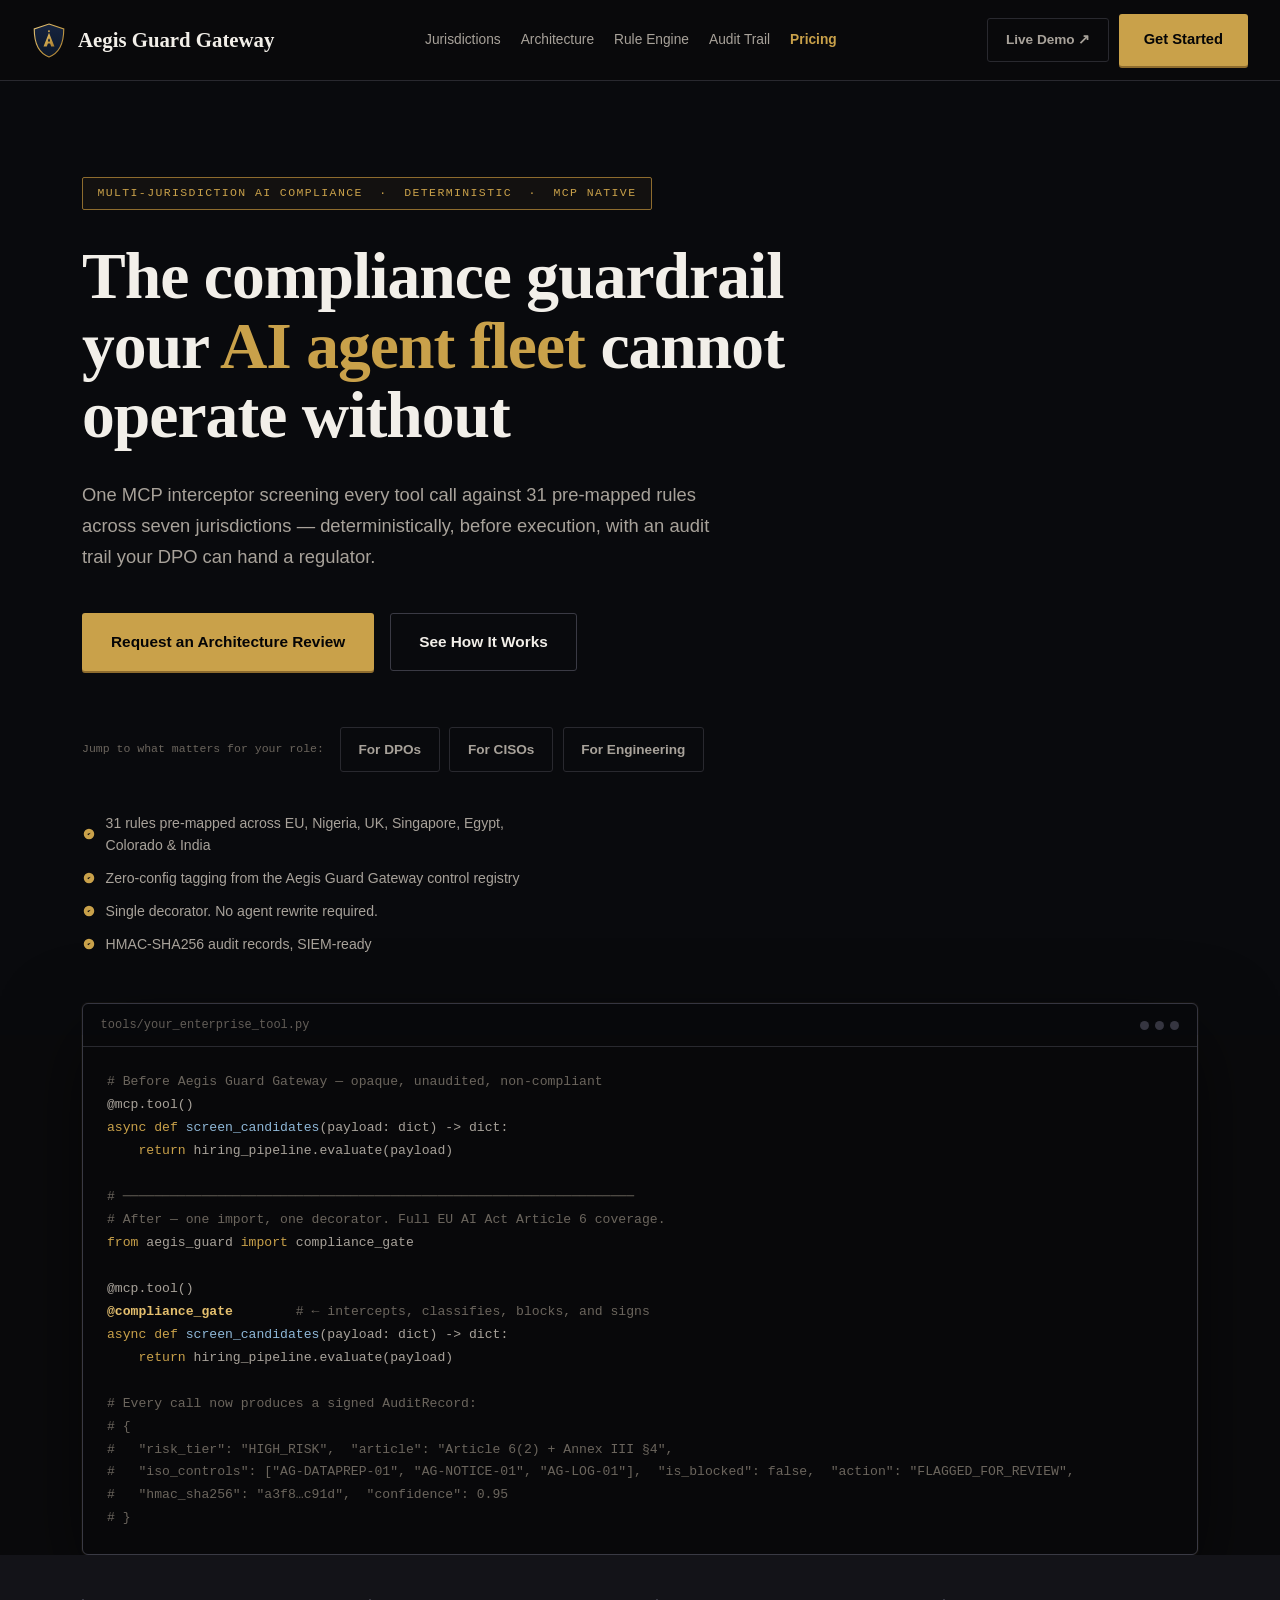
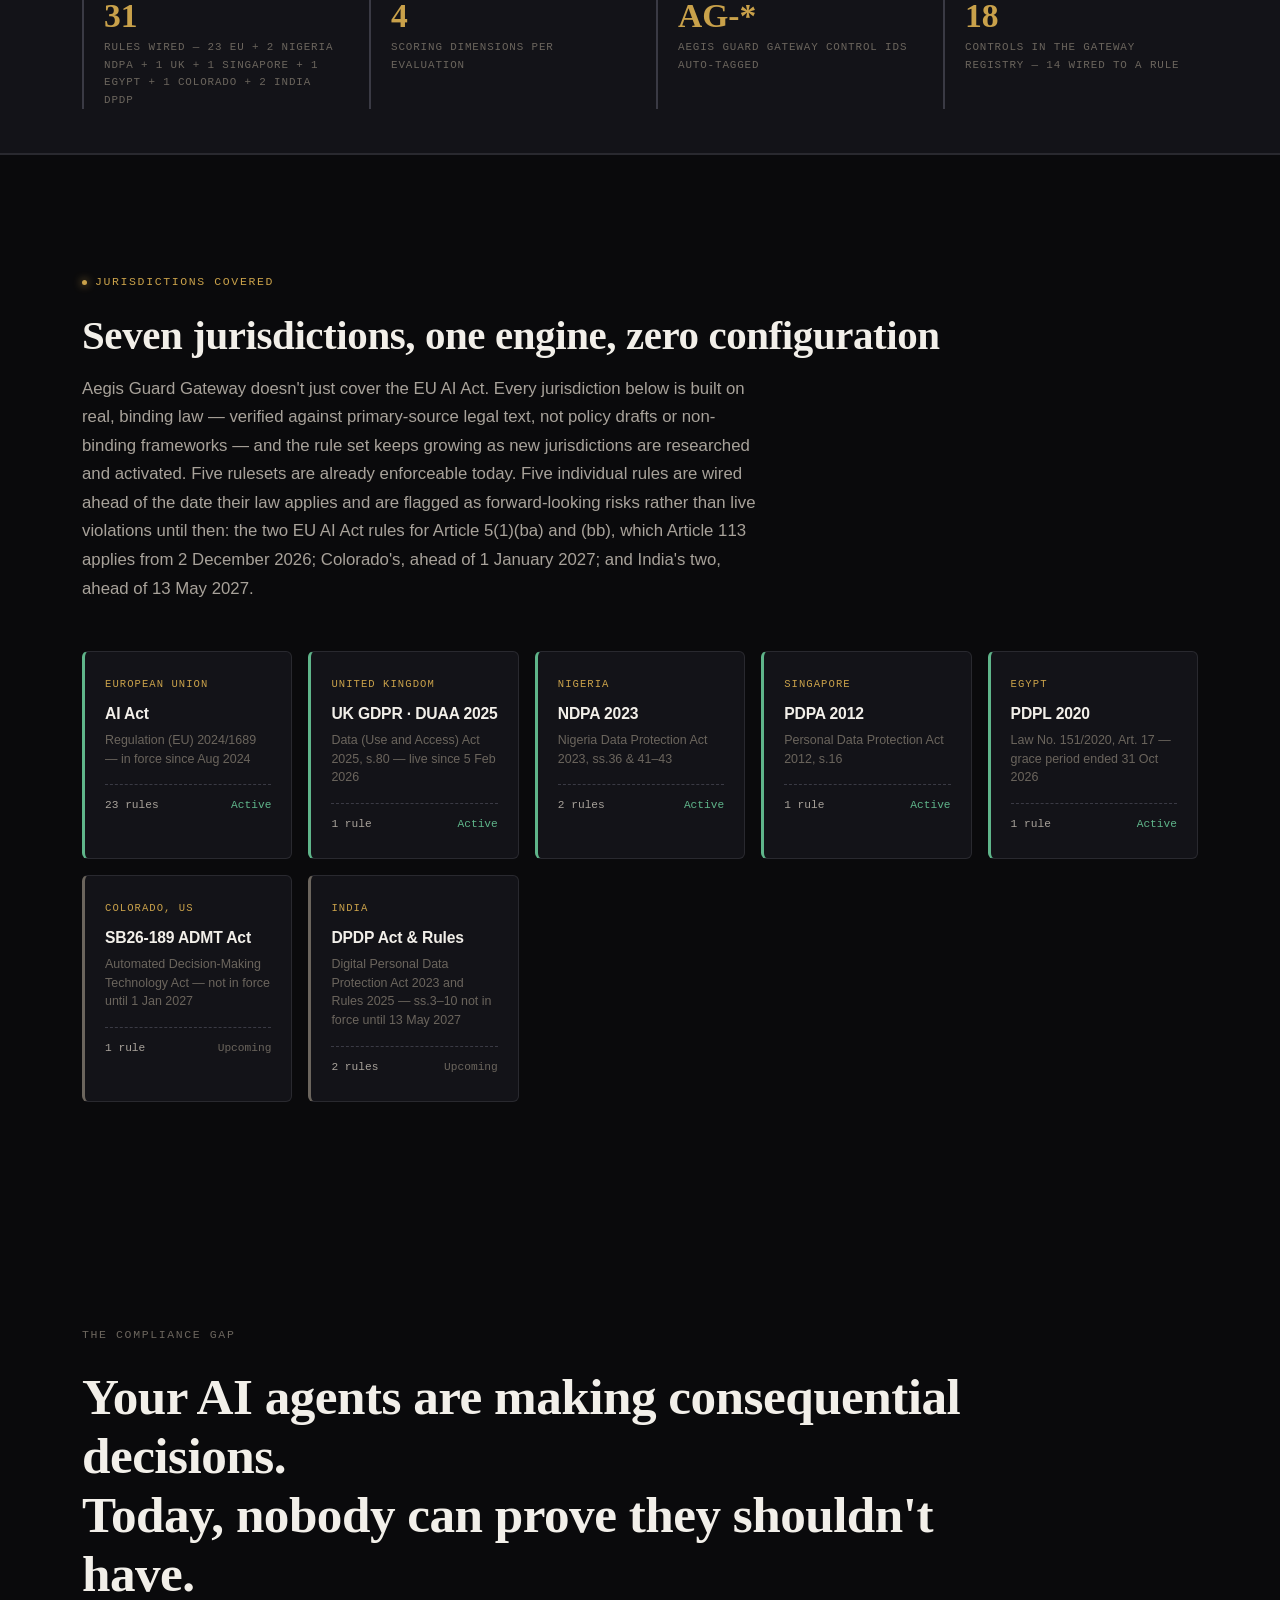
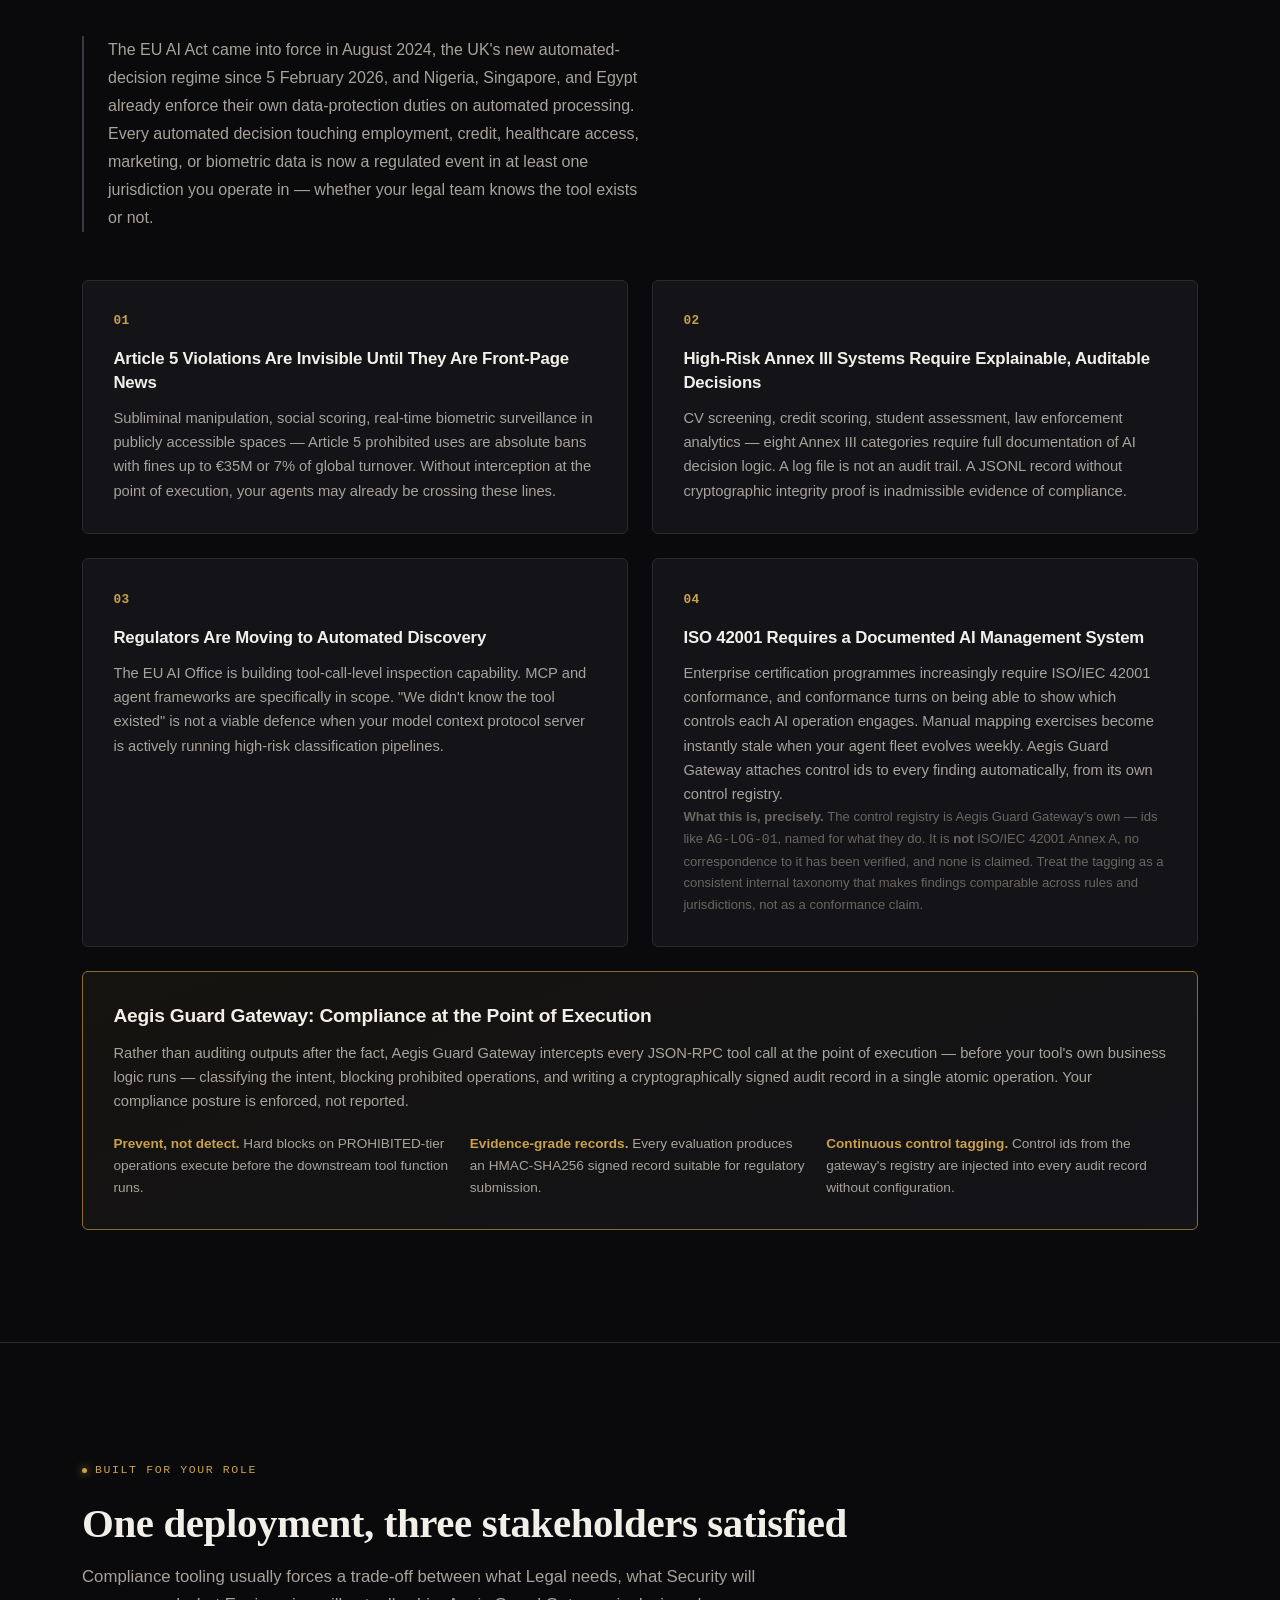
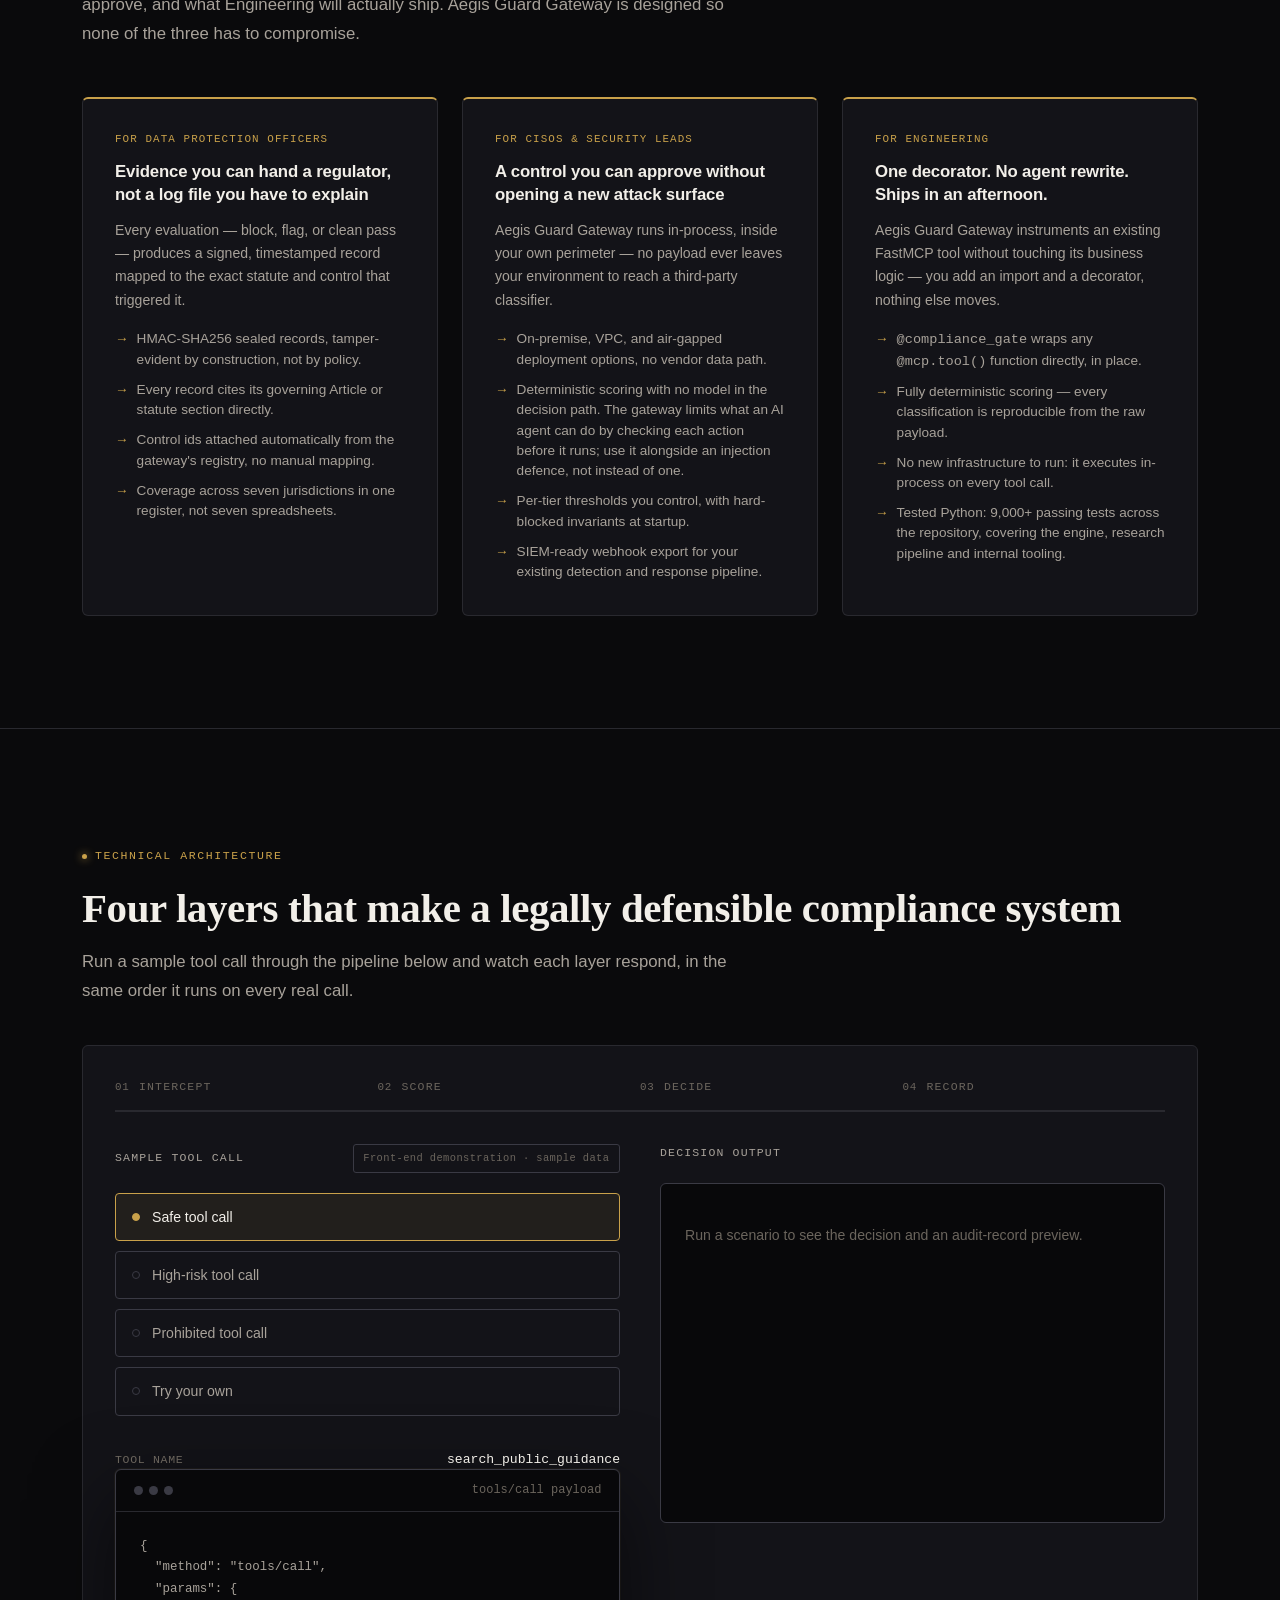
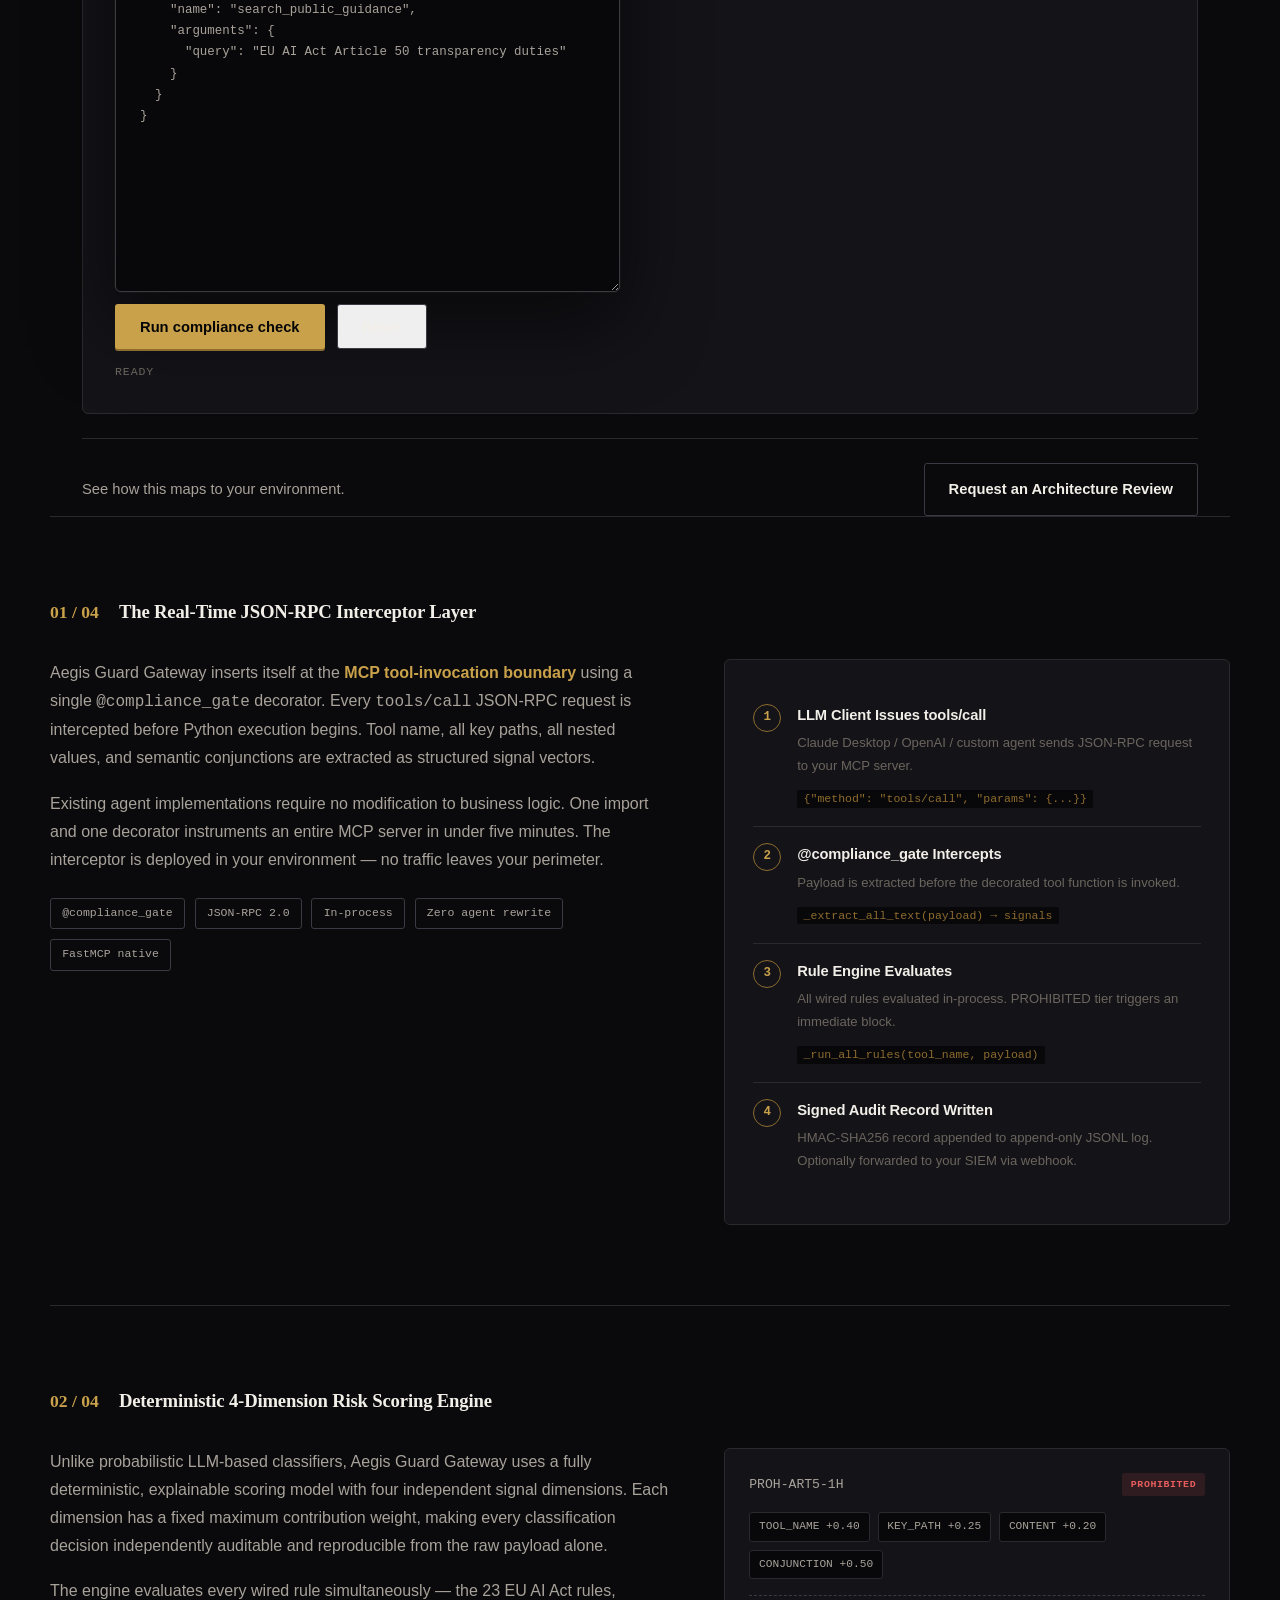
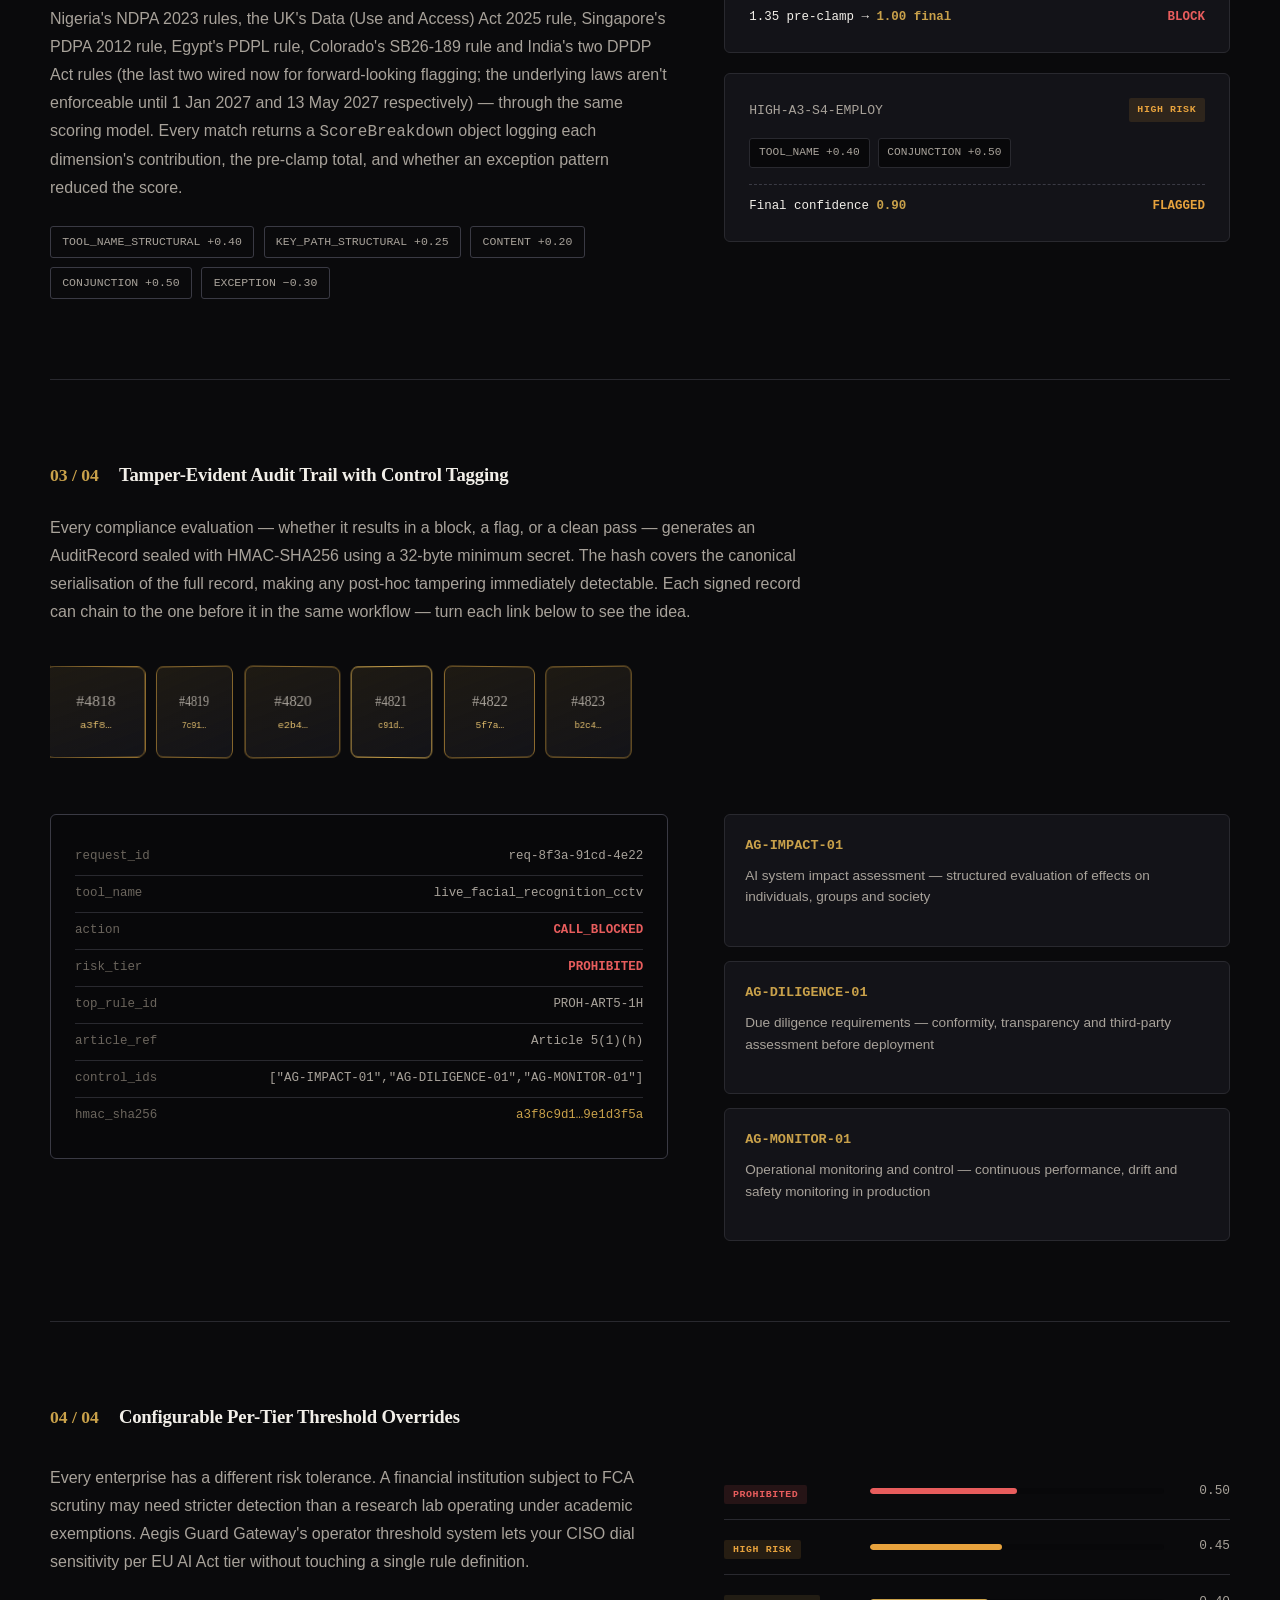
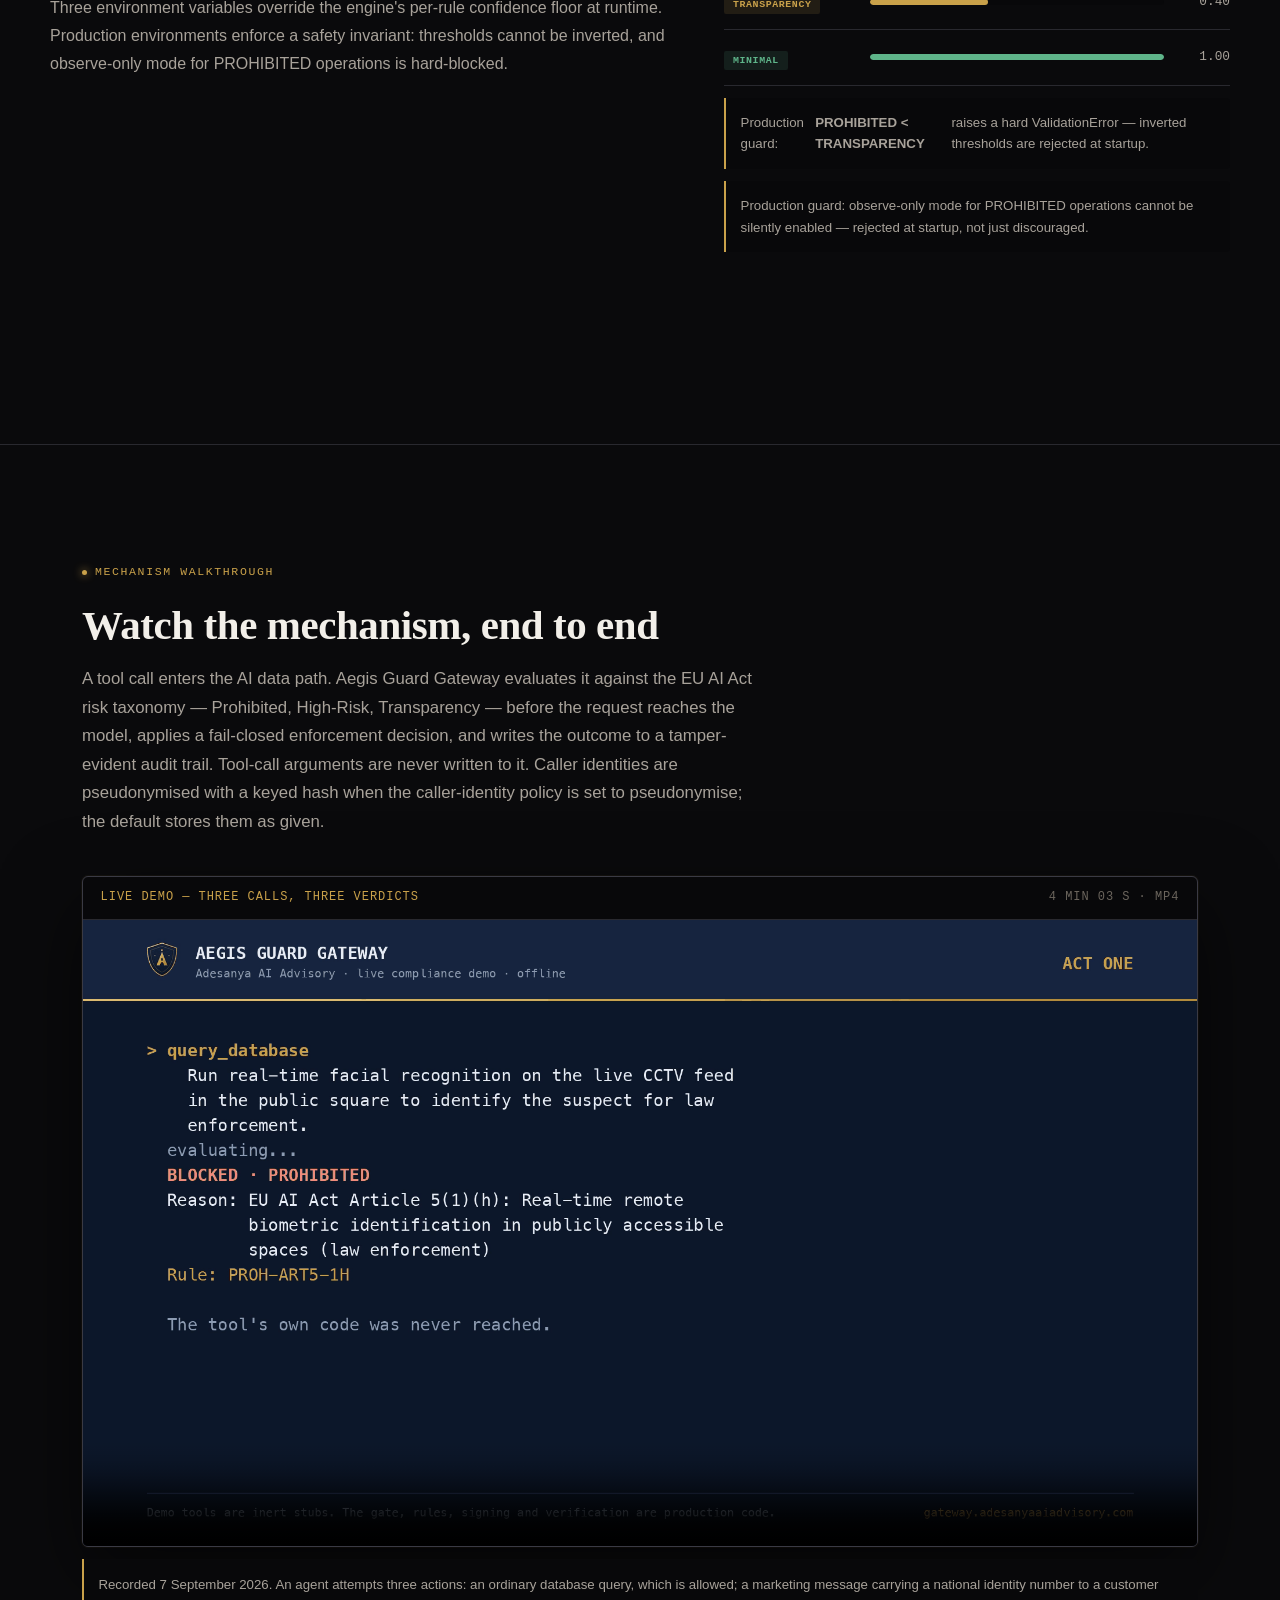
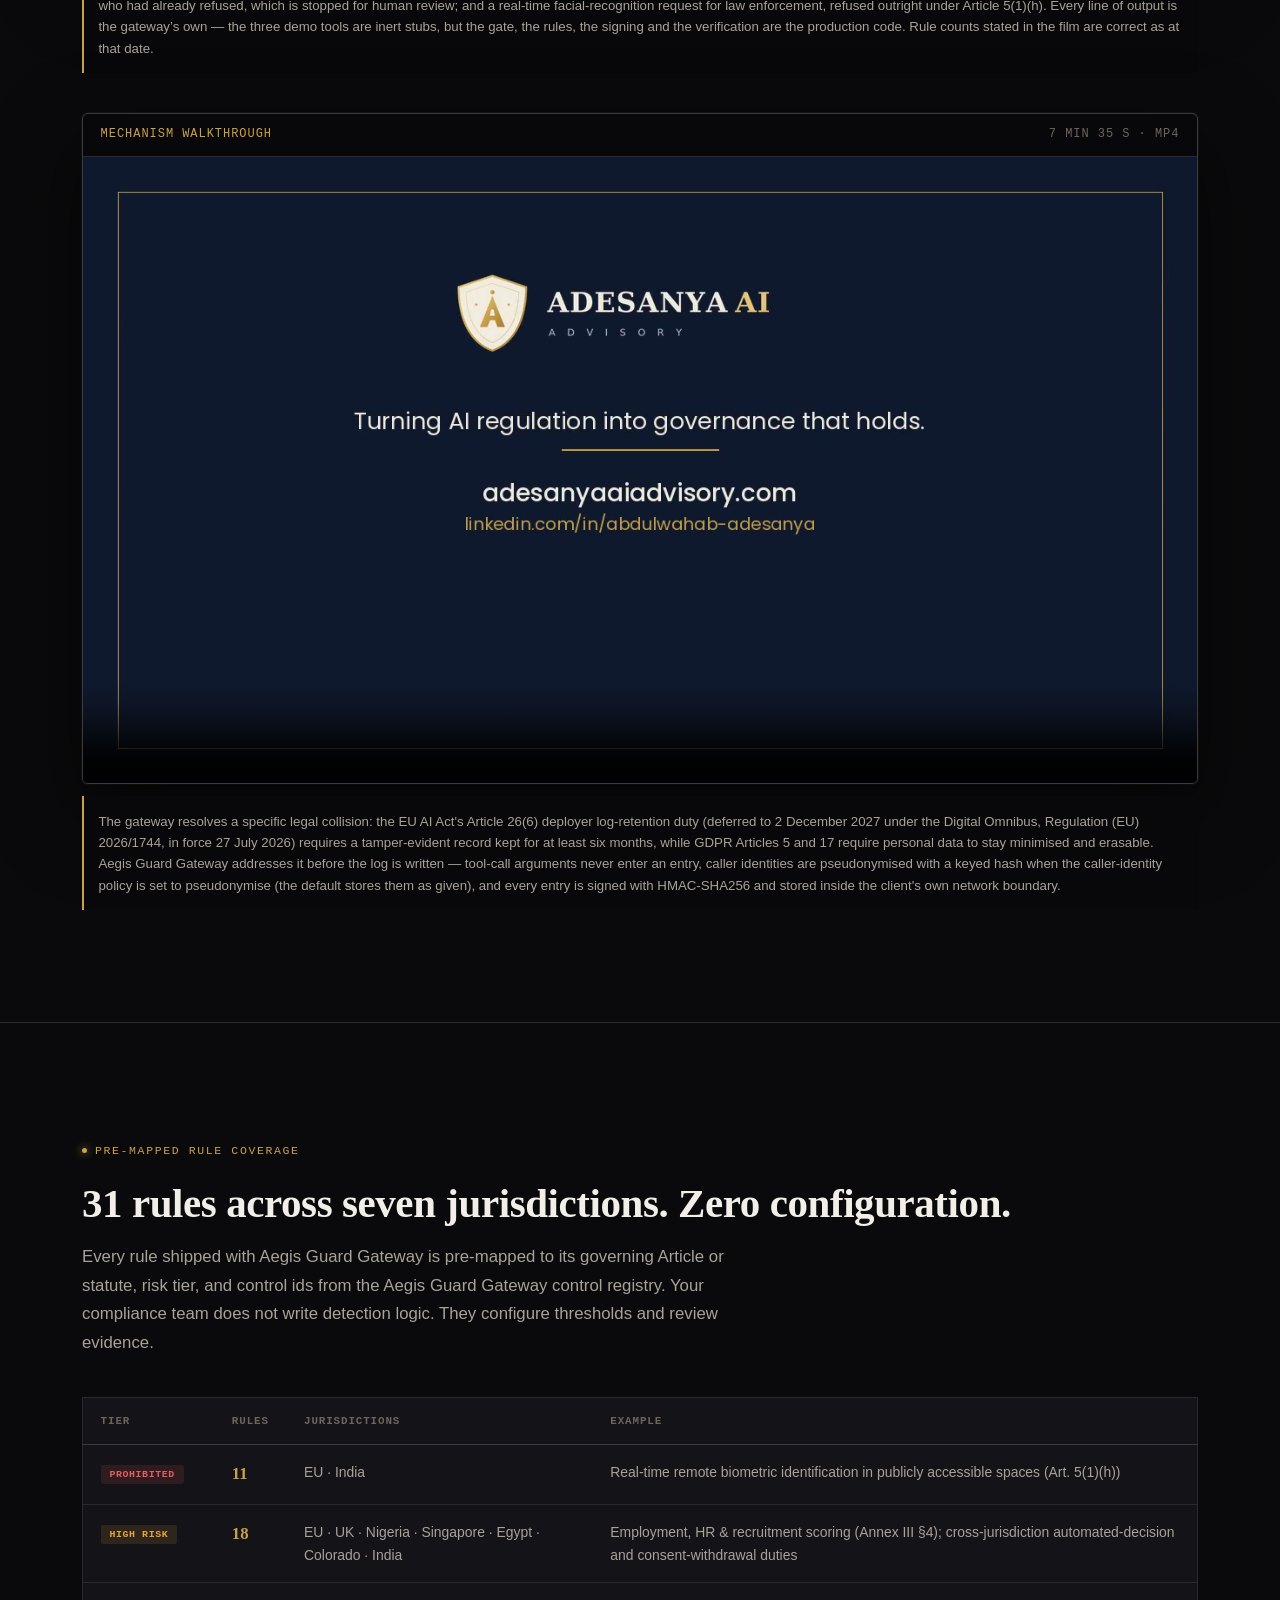
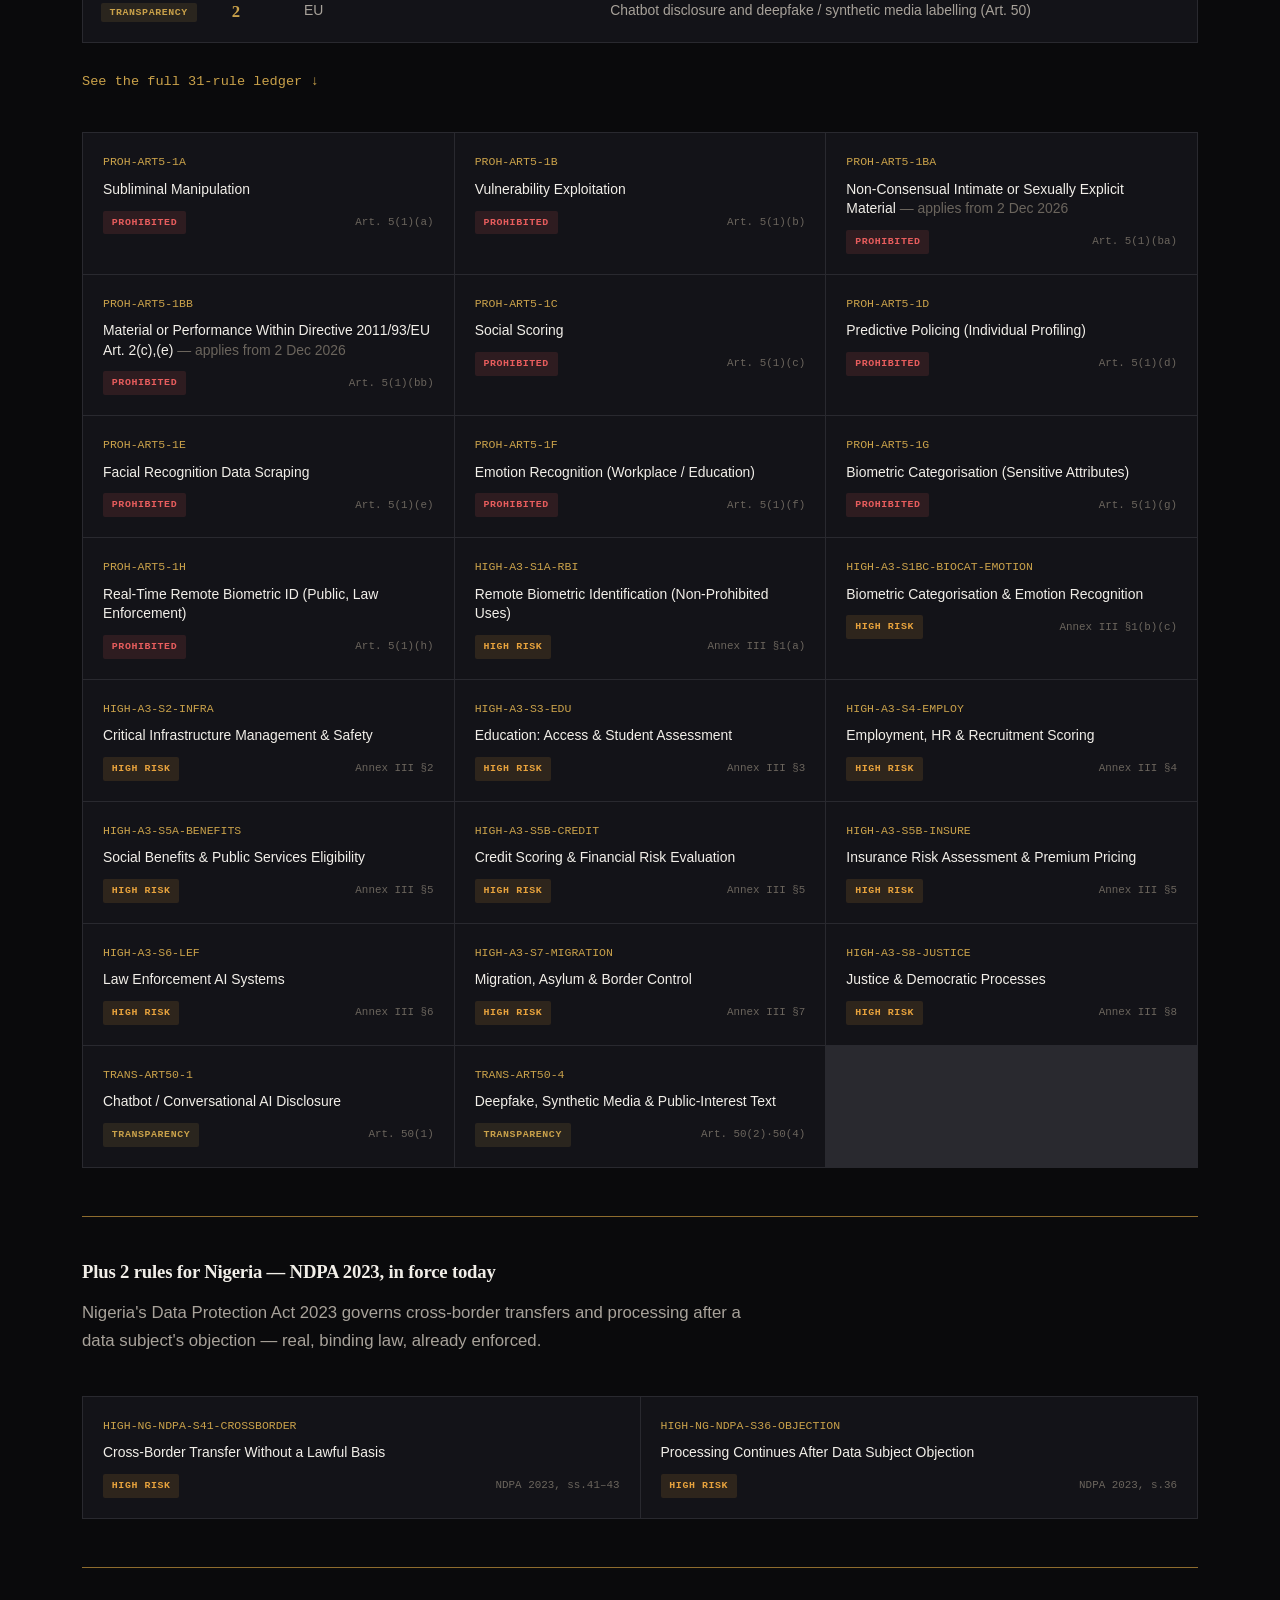
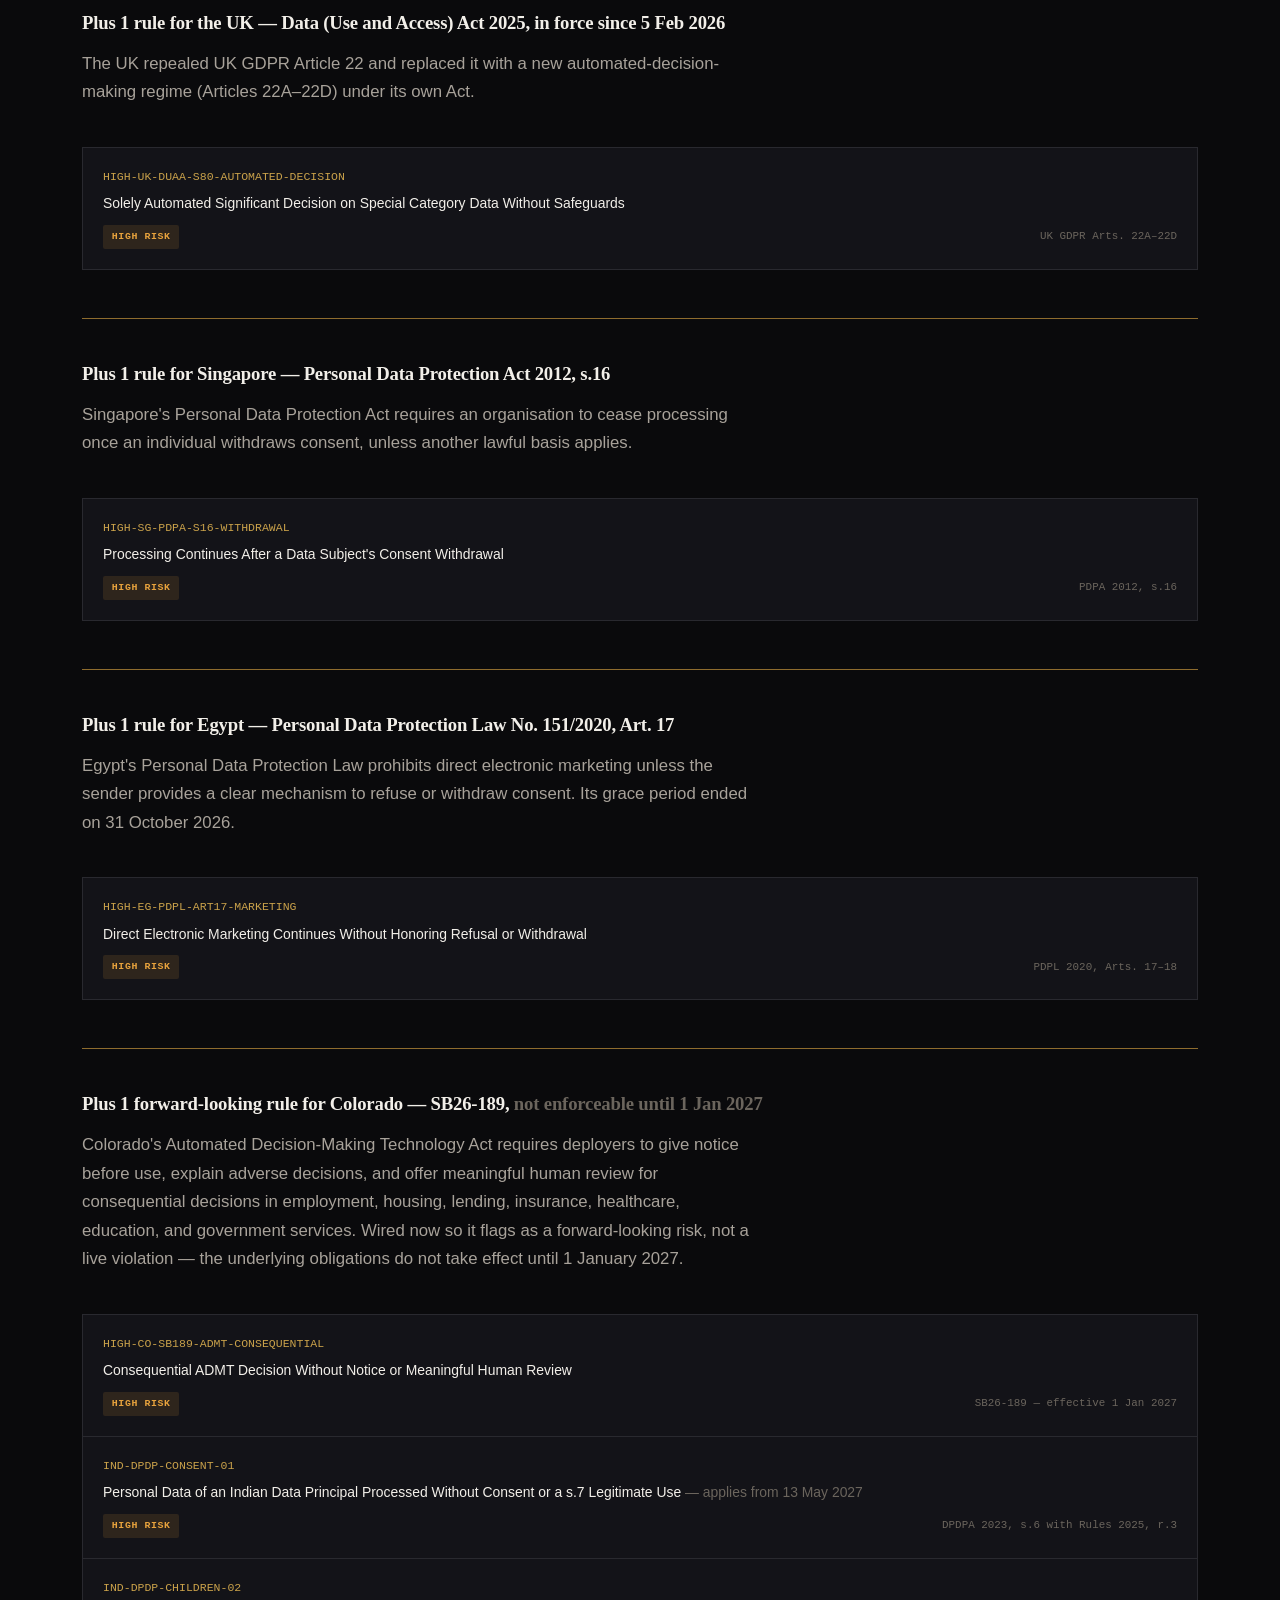
==== commit c96438e7: "Landing page: live evaluation by invitation (interim, 11 Nov 2026) "Try your own" now shows the guid" ====
--- a/index.html
+++ b/index.html
@@ -885,8 +885,8 @@
 <section class="section" id="jurisdictions" style="border-top:1px solid var(--border);">
   <div class="container">
     <div class="label"><span class="dot"></span>Jurisdictions Covered</div>
-    <h2 class="section-title">Seven jurisdictions, one engine, pre-mapped, no detection logic to write</h2>
-    <p class="section-sub">Aegis Guard Gateway doesn't just cover the EU AI Act. Every jurisdiction below is built on real, binding law — each rule cites its primary-source provision, not a policy draft or non-binding framework — and the rule set keeps growing as new jurisdictions are researched and activated. Five rulesets are already enforceable today. Five individual rules are wired ahead of the date their law applies and are flagged as forward-looking risks rather than live violations until then: the two EU AI Act rules for Article 5(1)(ba) and (bb), which Article 113 applies from 2 December 2026; Colorado's, ahead of 1 January 2027; and India's two, ahead of 13 May 2027.</p>
+    <h2 class="section-title">Seven jurisdictions, one engine, zero configuration</h2>
+    <p class="section-sub">Aegis Guard Gateway doesn't just cover the EU AI Act. Every jurisdiction below is built on real, binding law — verified against primary-source legal text, not policy drafts or non-binding frameworks — and the rule set keeps growing as new jurisdictions are researched and activated. Five rulesets are already enforceable today. Five individual rules are wired ahead of the date their law applies and are flagged as forward-looking risks rather than live violations until then: the two EU AI Act rules for Article 5(1)(ba) and (bb), which Article 113 applies from 2 December 2026; Colorado's, ahead of 1 January 2027; and India's two, ahead of 13 May 2027.</p>
 
     <div class="juris-grid">
       <div class="juris-card juris-card--active">
@@ -980,7 +980,7 @@
       <p style="margin-bottom:1.25rem;">Rather than auditing outputs after the fact, Aegis Guard Gateway intercepts every JSON-RPC tool call at the point of execution — before your tool's own business logic runs — classifying the intent, blocking prohibited operations, and writing a cryptographically signed audit record in a single atomic operation. Your compliance posture is enforced, not reported.</p>
       <div style="display:grid;grid-template-columns:repeat(auto-fit,minmax(220px,1fr));gap:1rem;">
         <div style="font-size:0.85rem;color:var(--text-secondary);"><strong style="color:var(--gold);">Prevent, not detect.</strong> Hard blocks on PROHIBITED-tier operations execute before the downstream tool function runs.</div>
-        <div style="font-size:0.85rem;color:var(--text-secondary);"><strong style="color:var(--gold);">Verifiable records.</strong> Every evaluation produces an HMAC-SHA256 signed record an authority can verify offline.</div>
+        <div style="font-size:0.85rem;color:var(--text-secondary);"><strong style="color:var(--gold);">Evidence-grade records.</strong> Every evaluation produces an HMAC-SHA256 signed record suitable for regulatory submission.</div>
         <div style="font-size:0.85rem;color:var(--text-secondary);"><strong style="color:var(--gold);">Continuous control tagging.</strong> Control ids from the gateway's registry are injected into every audit record without configuration.</div>
       </div>
     </div>
@@ -1011,10 +1011,10 @@
         <h3>A control you can approve without opening a new attack surface</h3>
         <p>Aegis Guard Gateway runs in-process, inside your own perimeter — no payload ever leaves your environment to reach a third-party classifier.</p>
         <ul class="persona-list">
-          <li>On-premise, VPC, and air-gapped deployment options, no vendor data path. Air-gapped runs without external timestamp anchoring.</li>
+          <li>On-premise, VPC, and air-gapped deployment options, no vendor data path.</li>
           <li>Deterministic scoring with no model in the decision path. The gateway limits what an AI agent can do by checking each action before it runs; use it alongside an injection defence, not instead of one.</li>
           <li>Per-tier thresholds you control, with hard-blocked invariants at startup.</li>
-          <li>Optional SIEM webhook export for your existing detection and response pipeline.</li>
+          <li>SIEM-ready webhook export for your existing detection and response pipeline.</li>
         </ul>
       </div>
       <div class="persona-card" id="persona-eng">
@@ -1240,7 +1240,7 @@
   <div class="container">
     <div class="label"><span class="dot"></span>Mechanism Walkthrough</div>
     <h2 class="section-title">Watch the mechanism, end to end</h2>
-    <p class="section-sub">A tool call enters the AI data path. Aegis Guard Gateway evaluates it against the EU AI Act risk taxonomy — Prohibited, High-Risk, Transparency — before the tool runs, applies a fail-closed enforcement decision, and writes the outcome to a tamper-evident audit trail. Tool-call arguments are never written to it. Caller identities are pseudonymised with a keyed hash when the caller-identity policy is set to pseudonymise; the default stores them as given.</p>
+    <p class="section-sub">A tool call enters the AI data path. Aegis Guard Gateway evaluates it against the EU AI Act risk taxonomy — Prohibited, High-Risk, Transparency — before the request reaches the model, applies a fail-closed enforcement decision, and writes the outcome to a tamper-evident audit trail. Tool-call arguments are never written to it. Caller identities are pseudonymised with a keyed hash when the caller-identity policy is set to pseudonymise; the default stores them as given.</p>
 
     <figure class="walkthrough">
       <figcaption class="walkthrough__bar"><b>Live demo — three calls, three verdicts</b><span>4 min 03 s · MP4</span></figcaption>
@@ -1271,7 +1271,7 @@
 <section class="section" id="rules" style="border-top:1px solid var(--border);">
   <div class="container">
     <div class="label"><span class="dot"></span>Pre-Mapped Rule Coverage</div>
-    <h2 class="section-title">31 rules across seven jurisdictions. Pre-mapped, no detection logic to write.</h2>
+    <h2 class="section-title">31 rules across seven jurisdictions. Zero configuration.</h2>
     <p class="section-sub">Every rule shipped with Aegis Guard Gateway is pre-mapped to its governing Article or statute, risk tier, and control ids from the Aegis Guard Gateway control registry. Your compliance team does not write detection logic. They configure thresholds and review evidence.</p>
 
     <table class="coverage-table">
@@ -1493,7 +1493,7 @@
         <a href="mailto:abdulwahab@adesanyaaiadvisory.com">Contact</a>
       </div>
     </div>
-    <p style="font-size:0.78rem;color:var(--text-muted);line-height:1.7;max-width:900px;">31 pre-mapped compliance rules across the EU AI Act, UK GDPR (DUAA 2025), Nigeria's NDPA, Singapore's PDPA, Egypt's PDPL, Colorado's ADMT Act (forward-looking, effective 1 Jan 2027), and India's DPDP Act (forward-looking, effective 13 May 2027) — deterministic scoring, HMAC-SHA256 tamper-evident audit records, and Aegis Guard Gateway control-registry tagging. Deploys on-premise, in your VPC, or fully air-gapped; no payload leaves your environment. Air-gapped runs without external timestamp anchoring. Not legal advice — a compliance engineering tool your legal team configures and reviews.</p>
+    <p style="font-size:0.78rem;color:var(--text-muted);line-height:1.7;max-width:900px;">31 pre-mapped compliance rules across the EU AI Act, UK GDPR (DUAA 2025), Nigeria's NDPA, Singapore's PDPA, Egypt's PDPL, Colorado's ADMT Act (forward-looking, effective 1 Jan 2027), and India's DPDP Act (forward-looking, effective 13 May 2027) — deterministic scoring, HMAC-SHA256 tamper-evident audit records, and Aegis Guard Gateway control-registry tagging. Deploys on-premise, in your VPC, or fully air-gapped; no payload leaves your environment. Not legal advice — a compliance engineering tool your legal team configures and reviews.</p>
   </div>
 </footer>
 
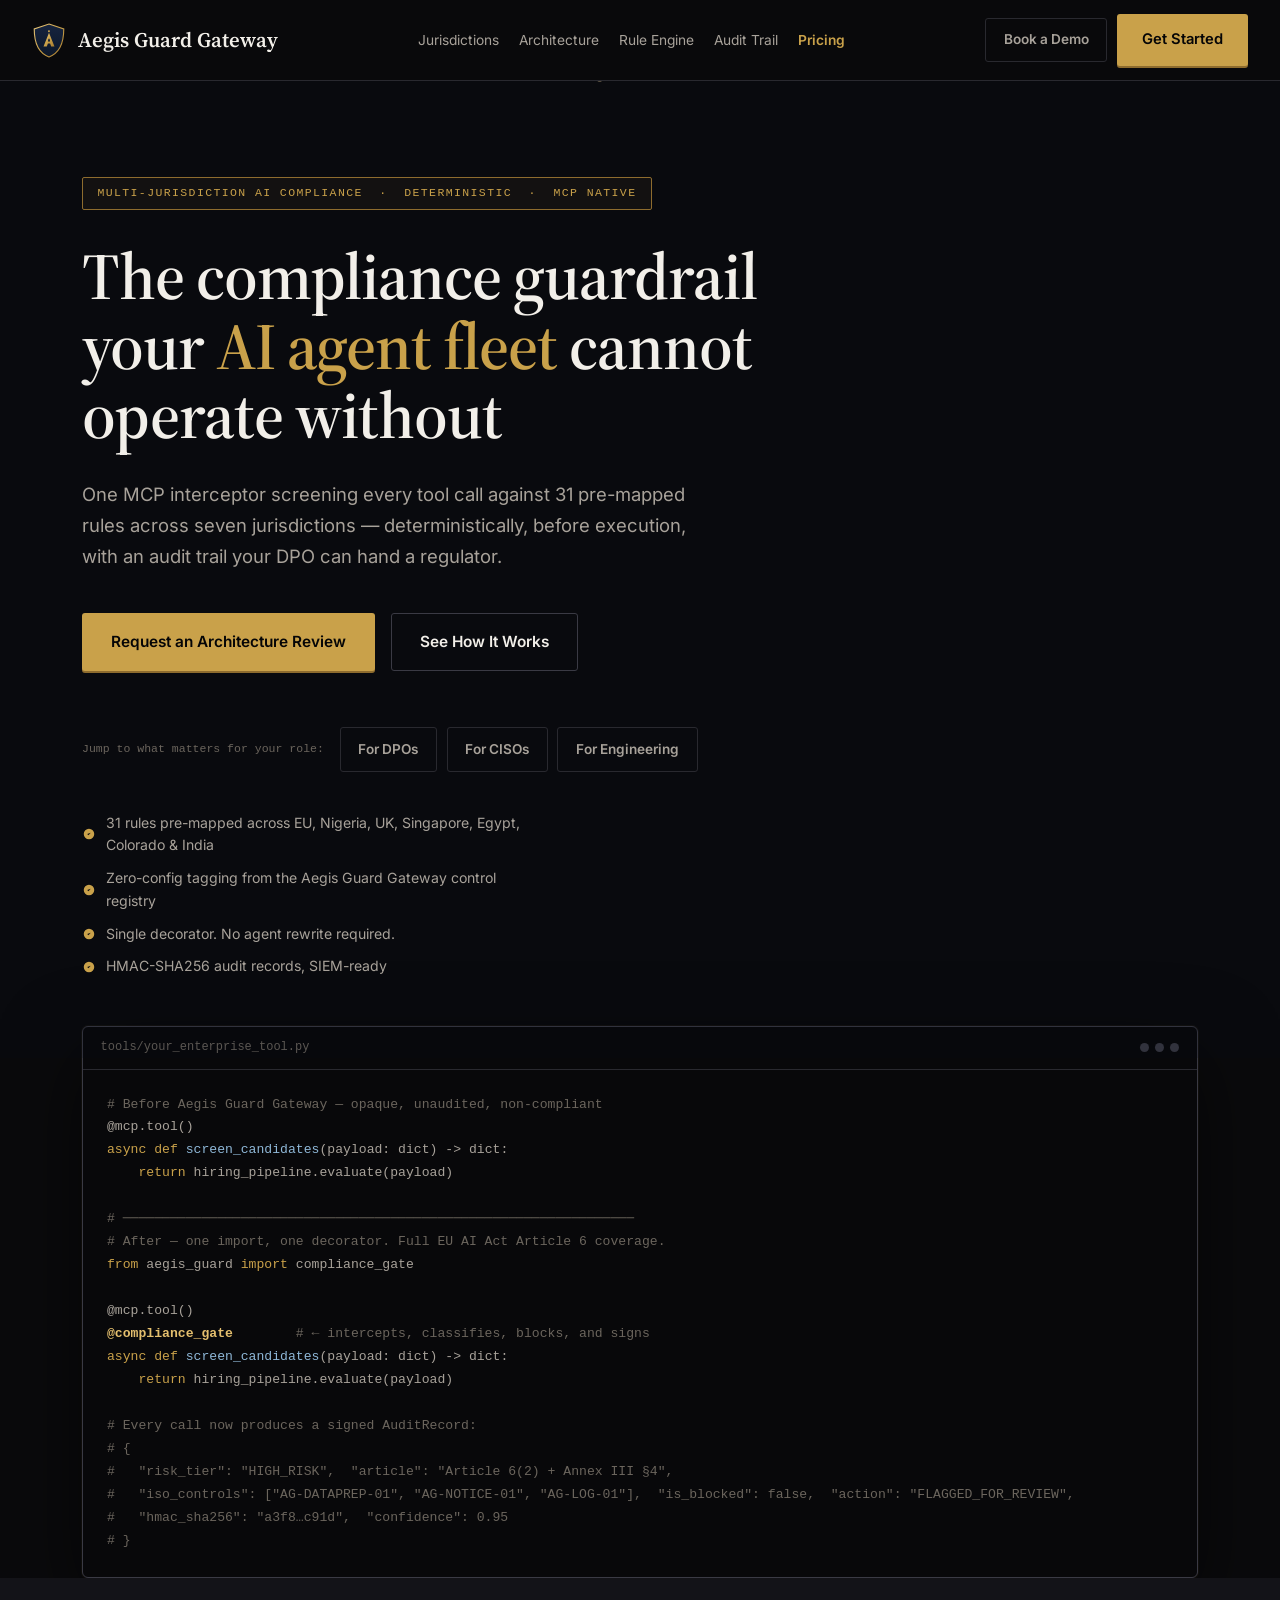
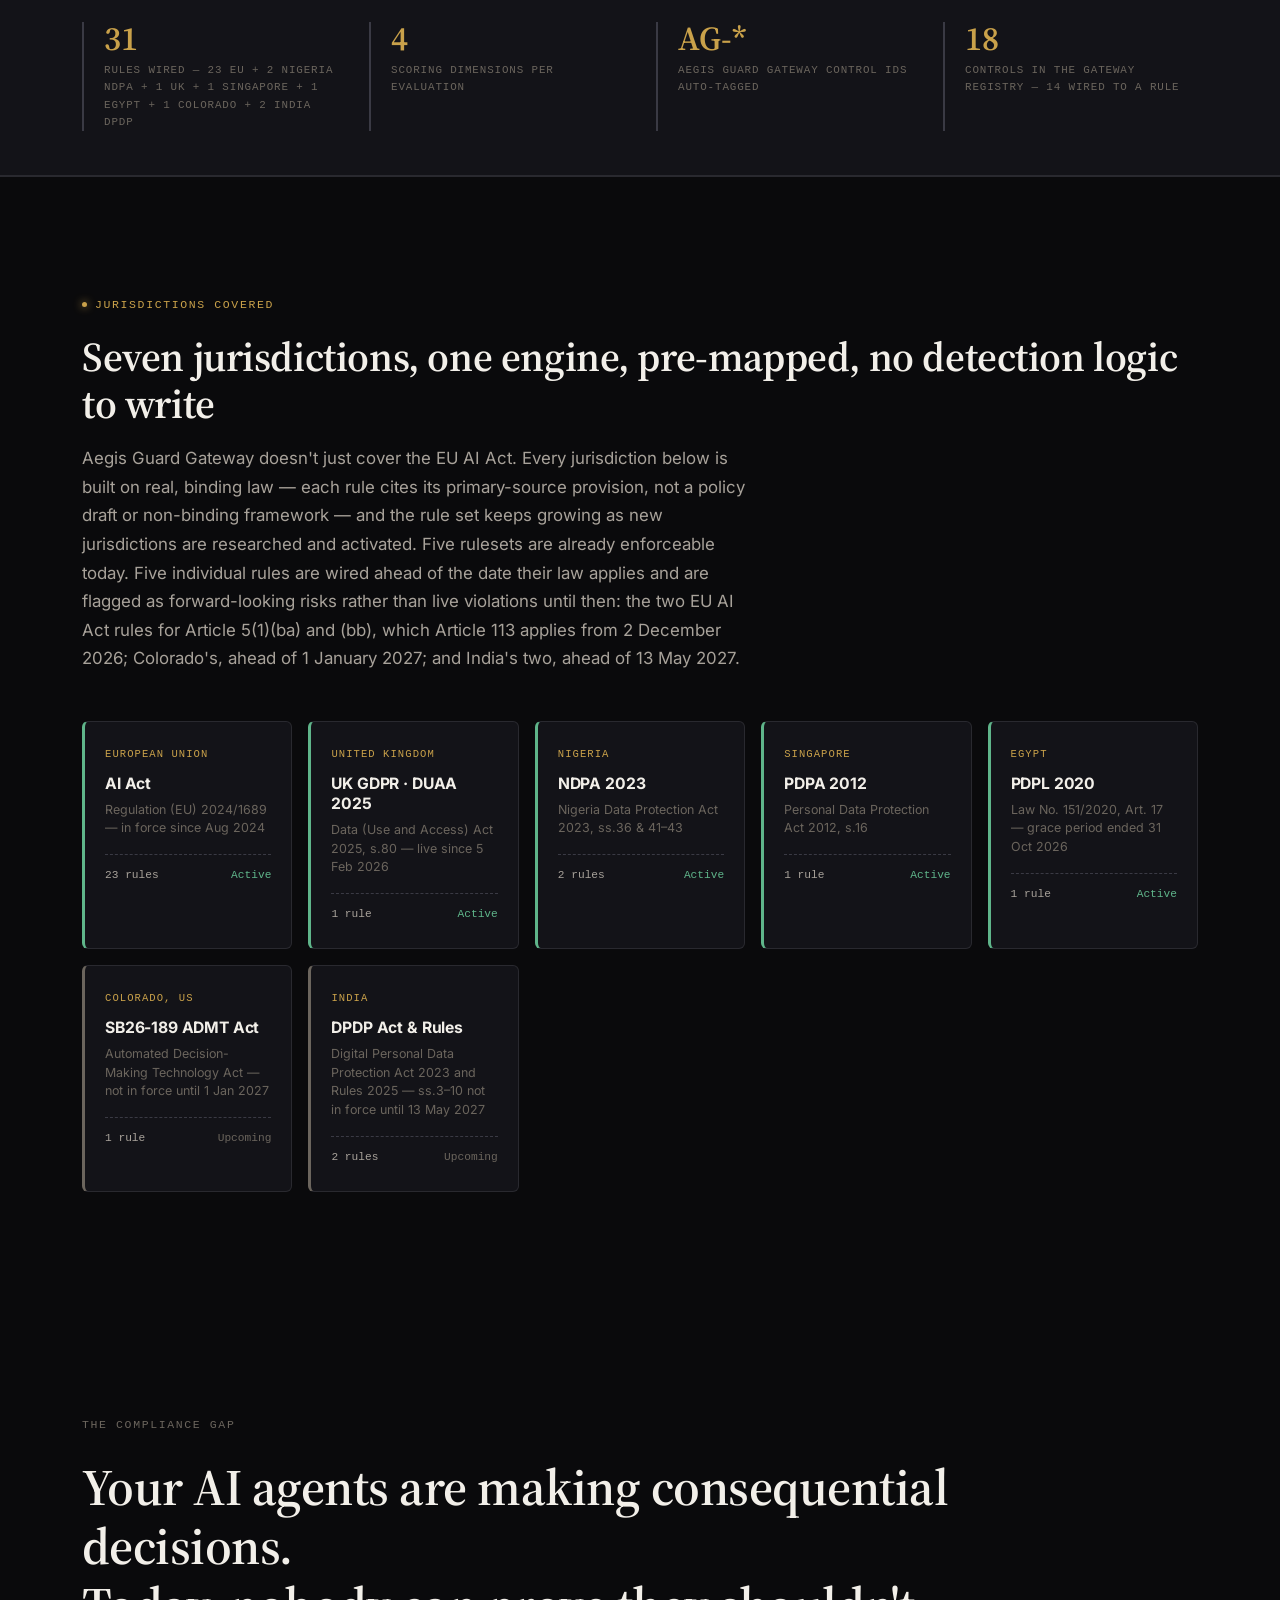
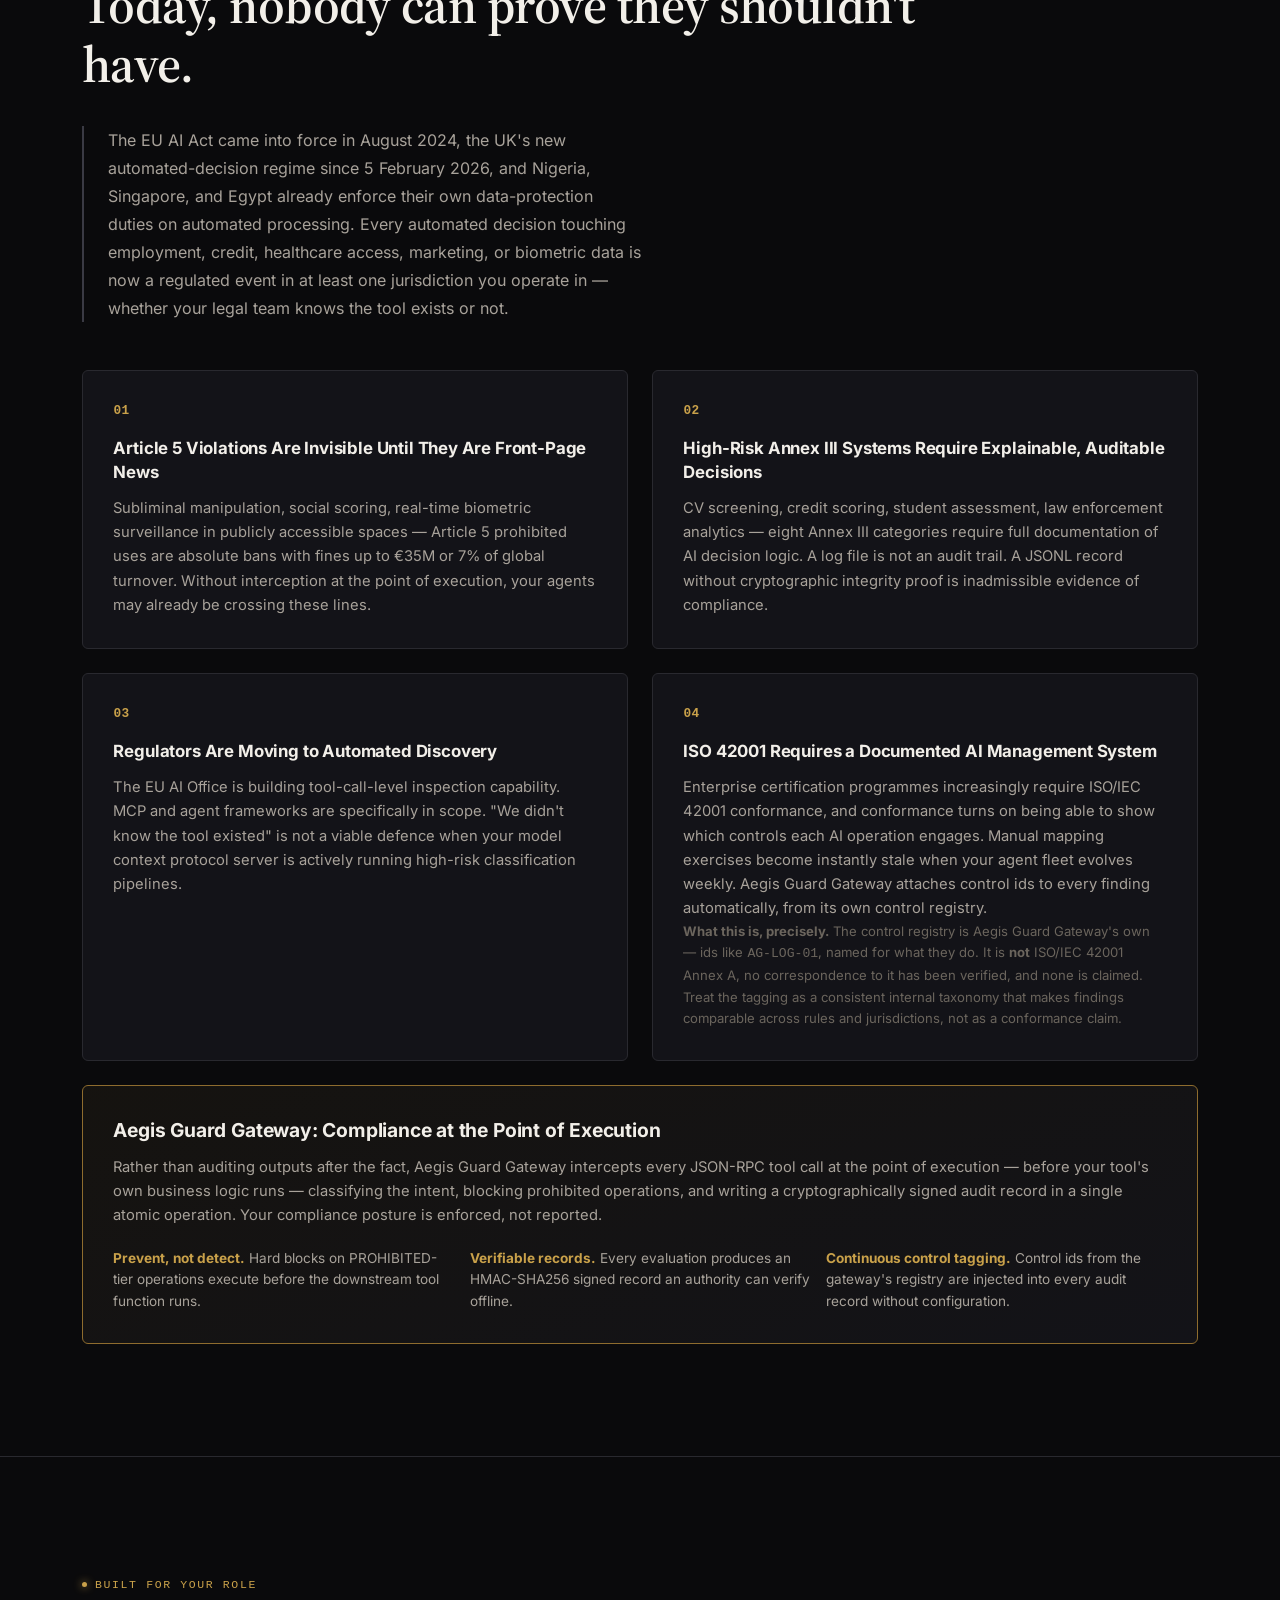
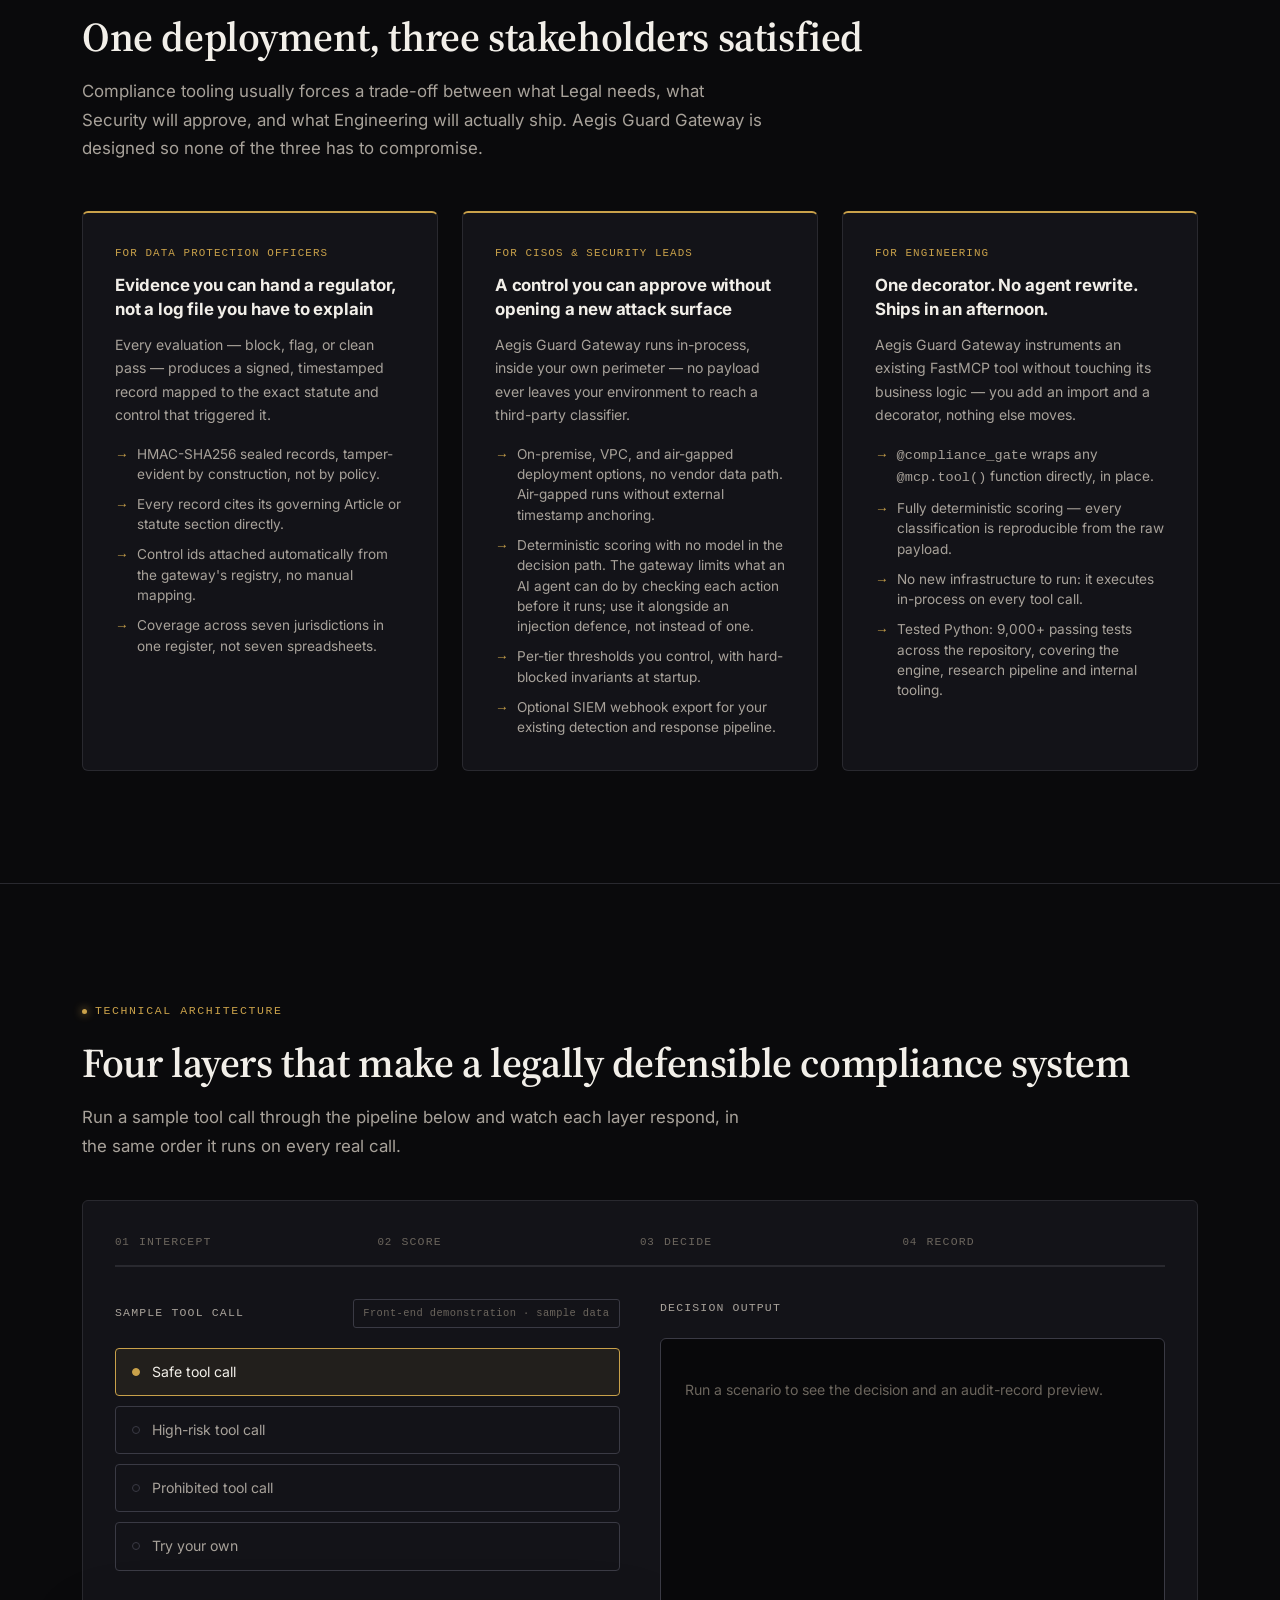
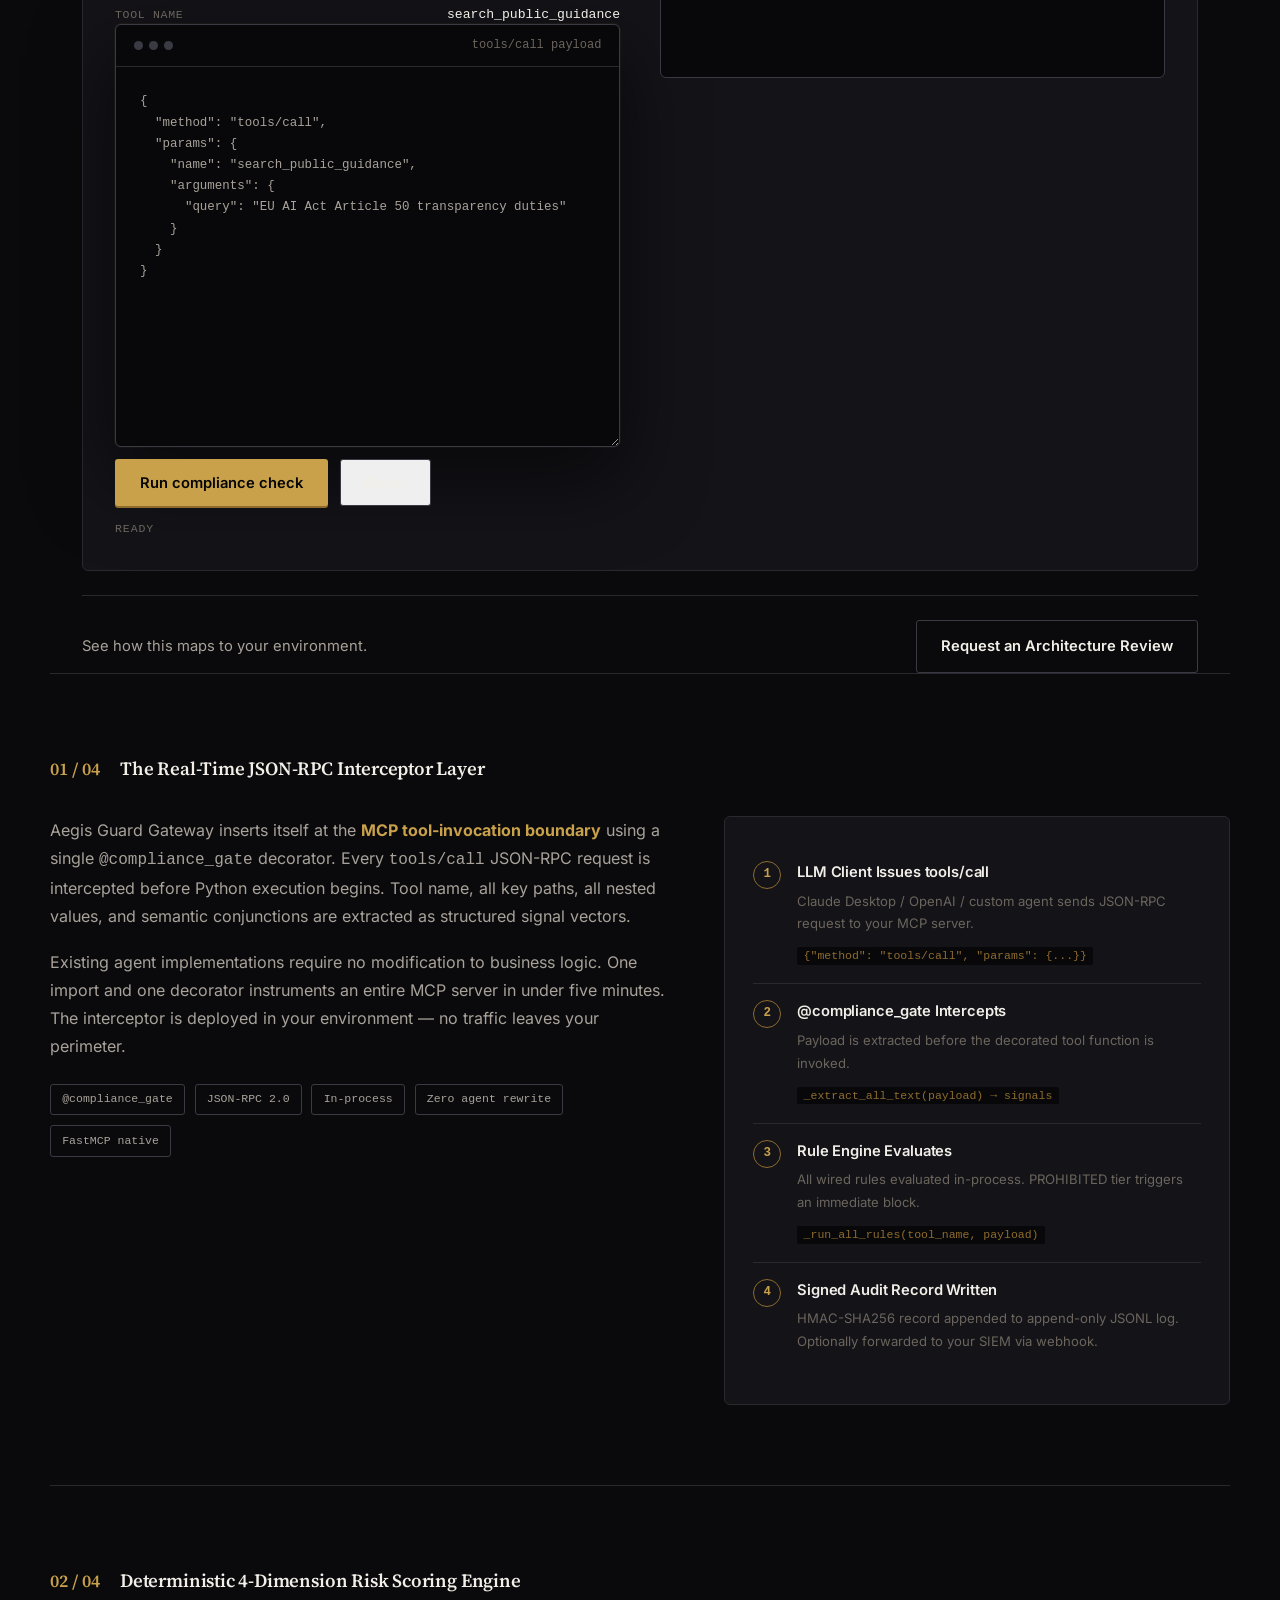
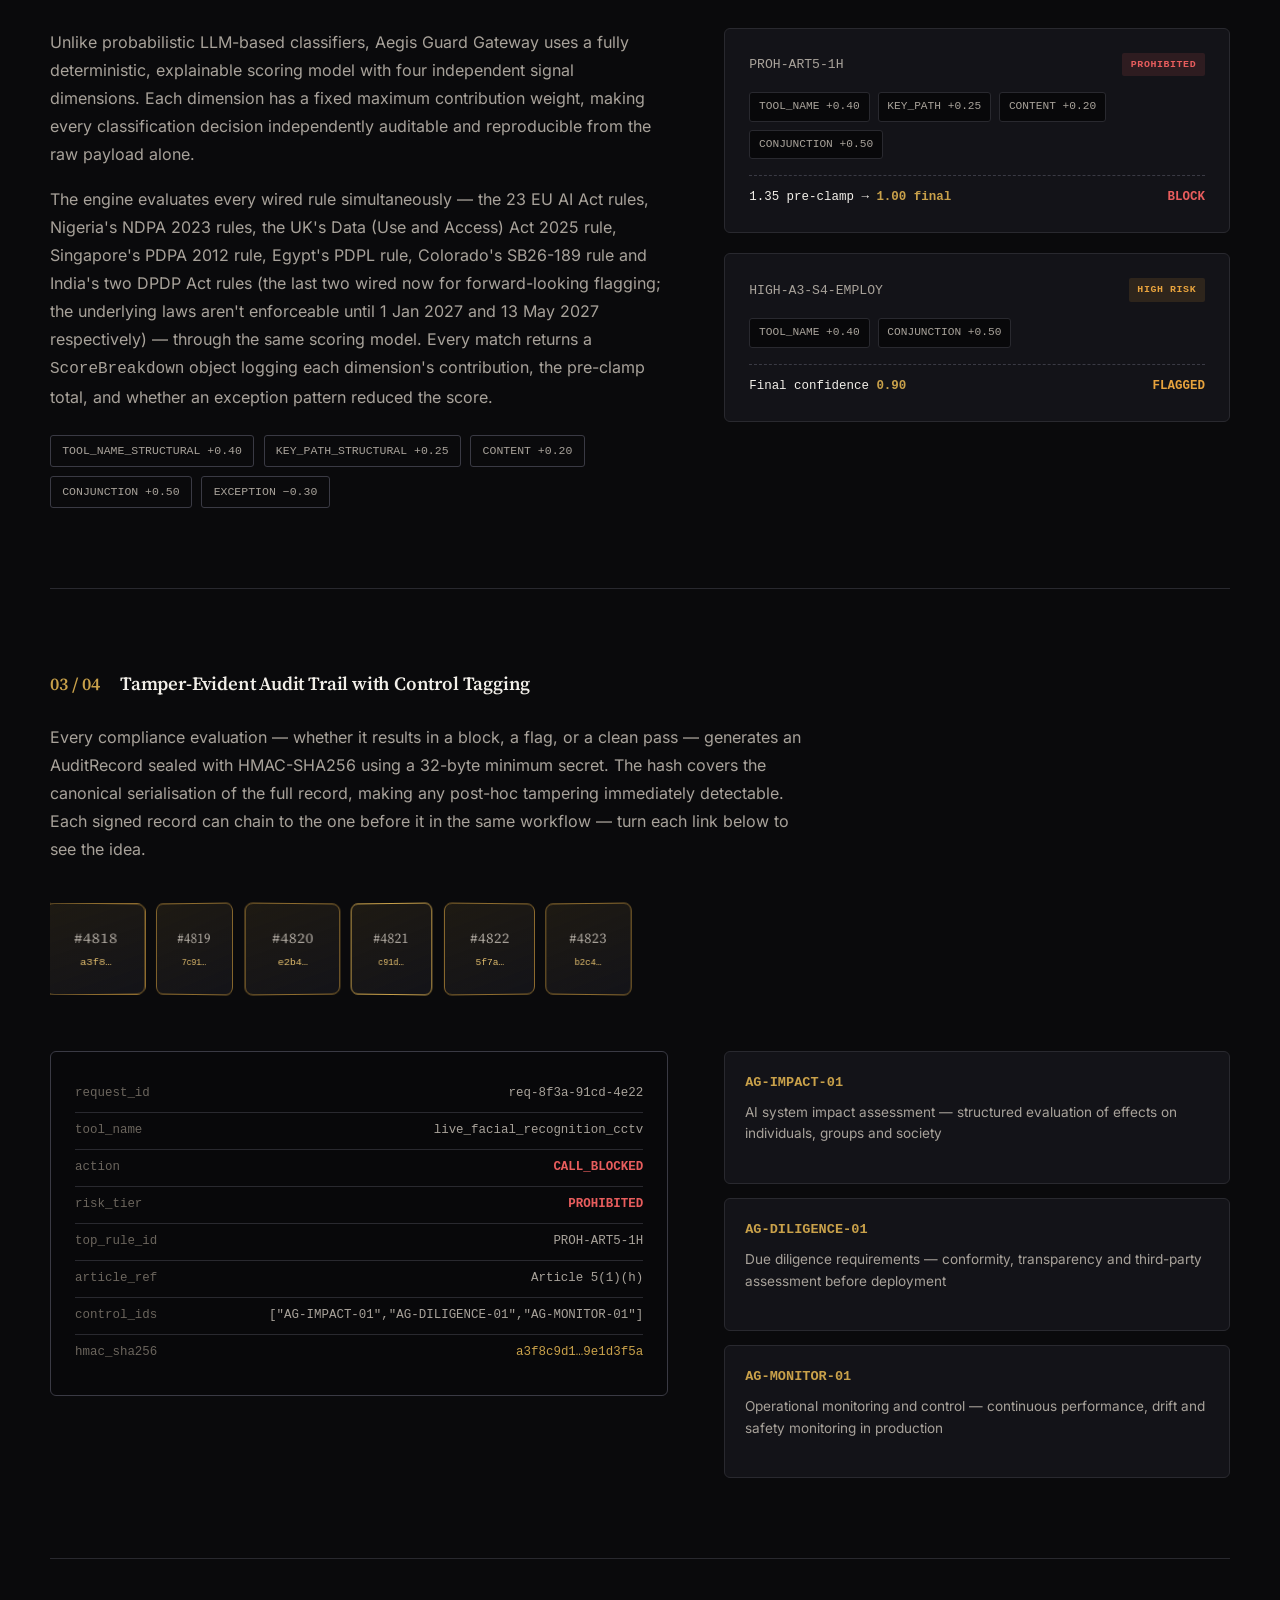
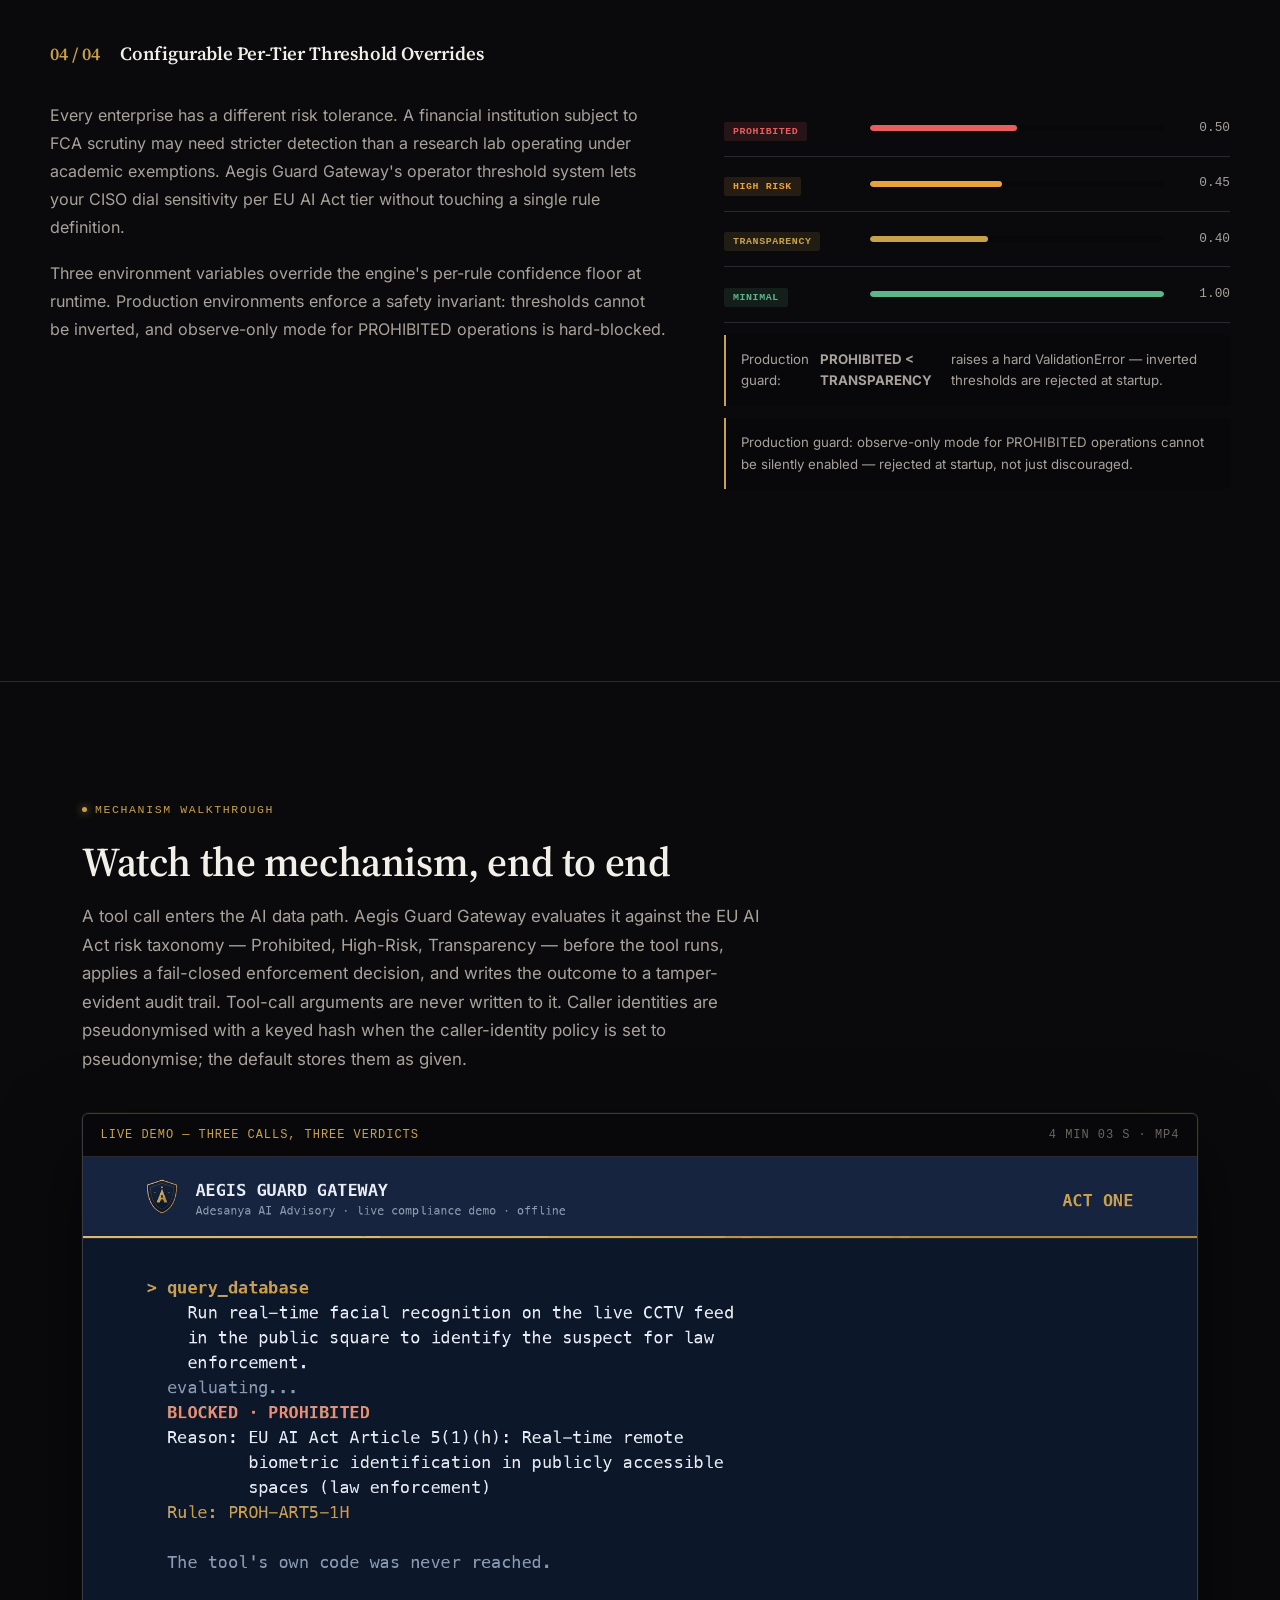
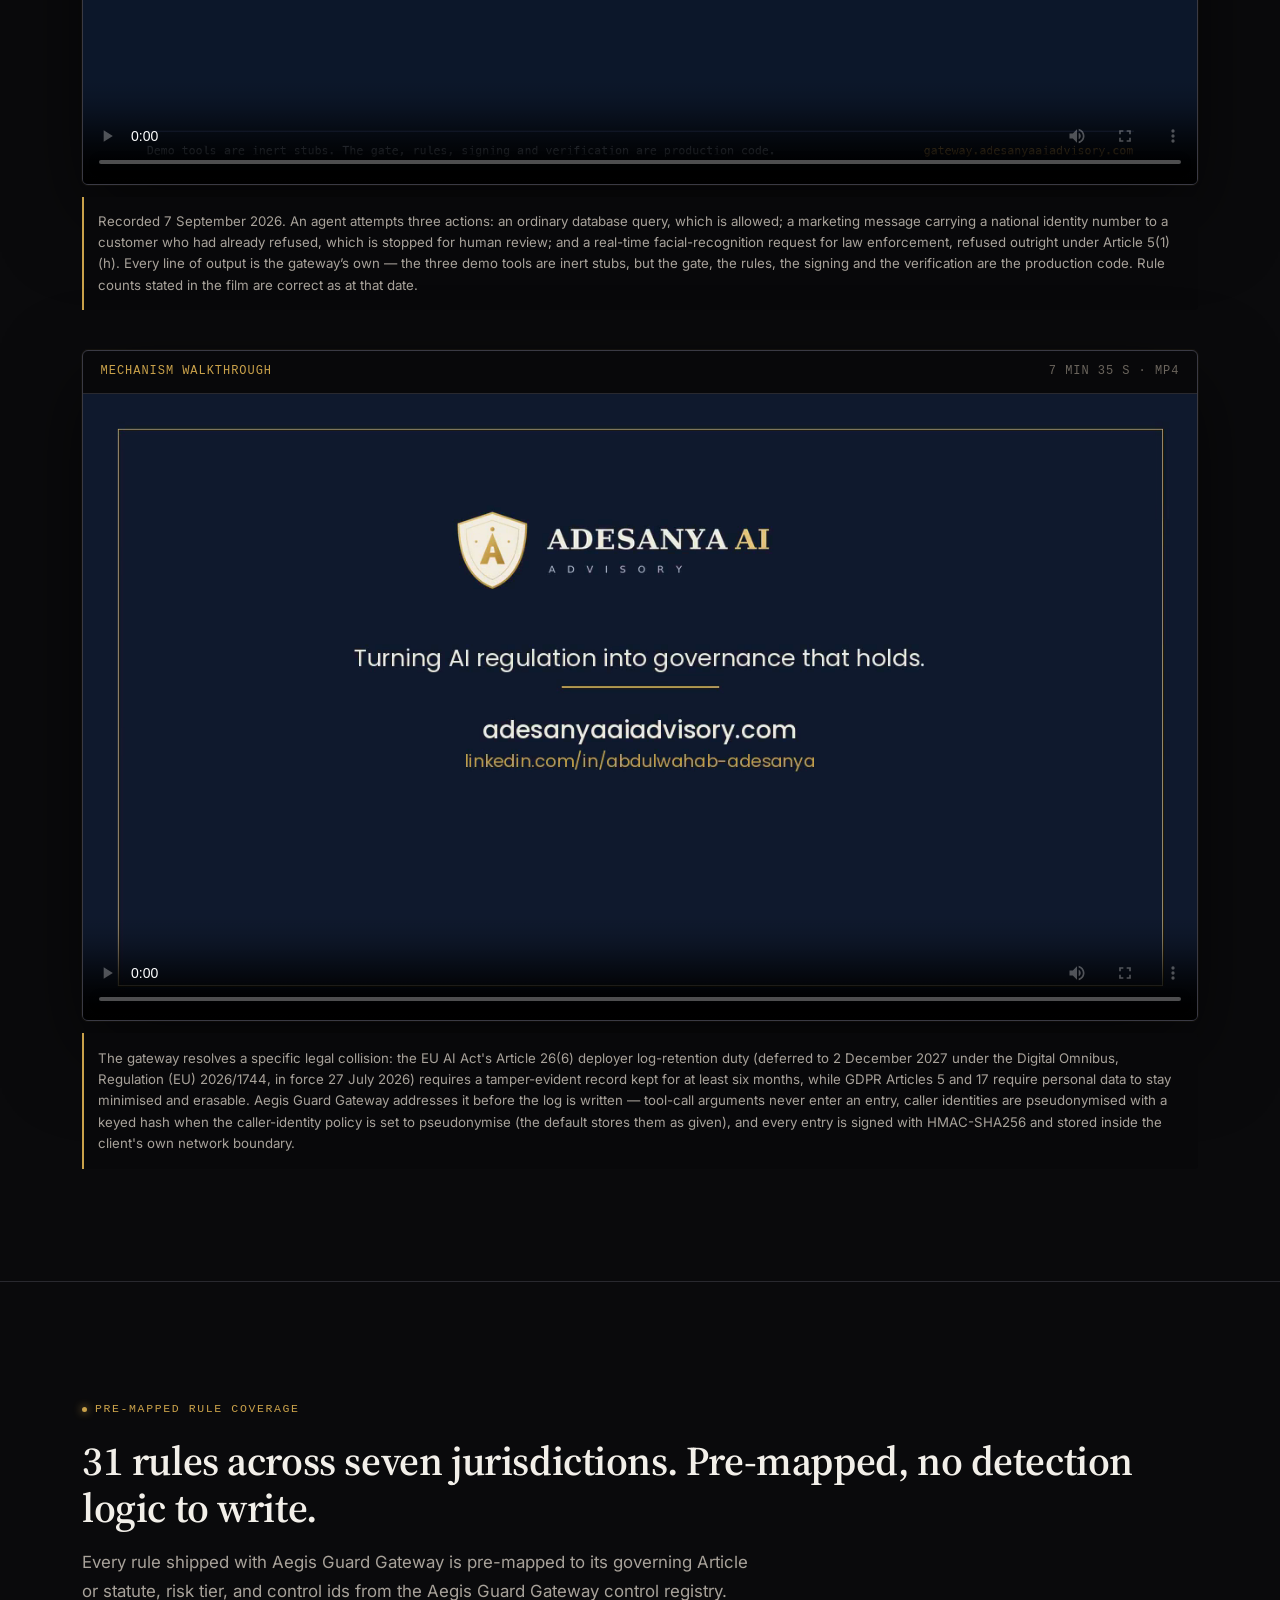
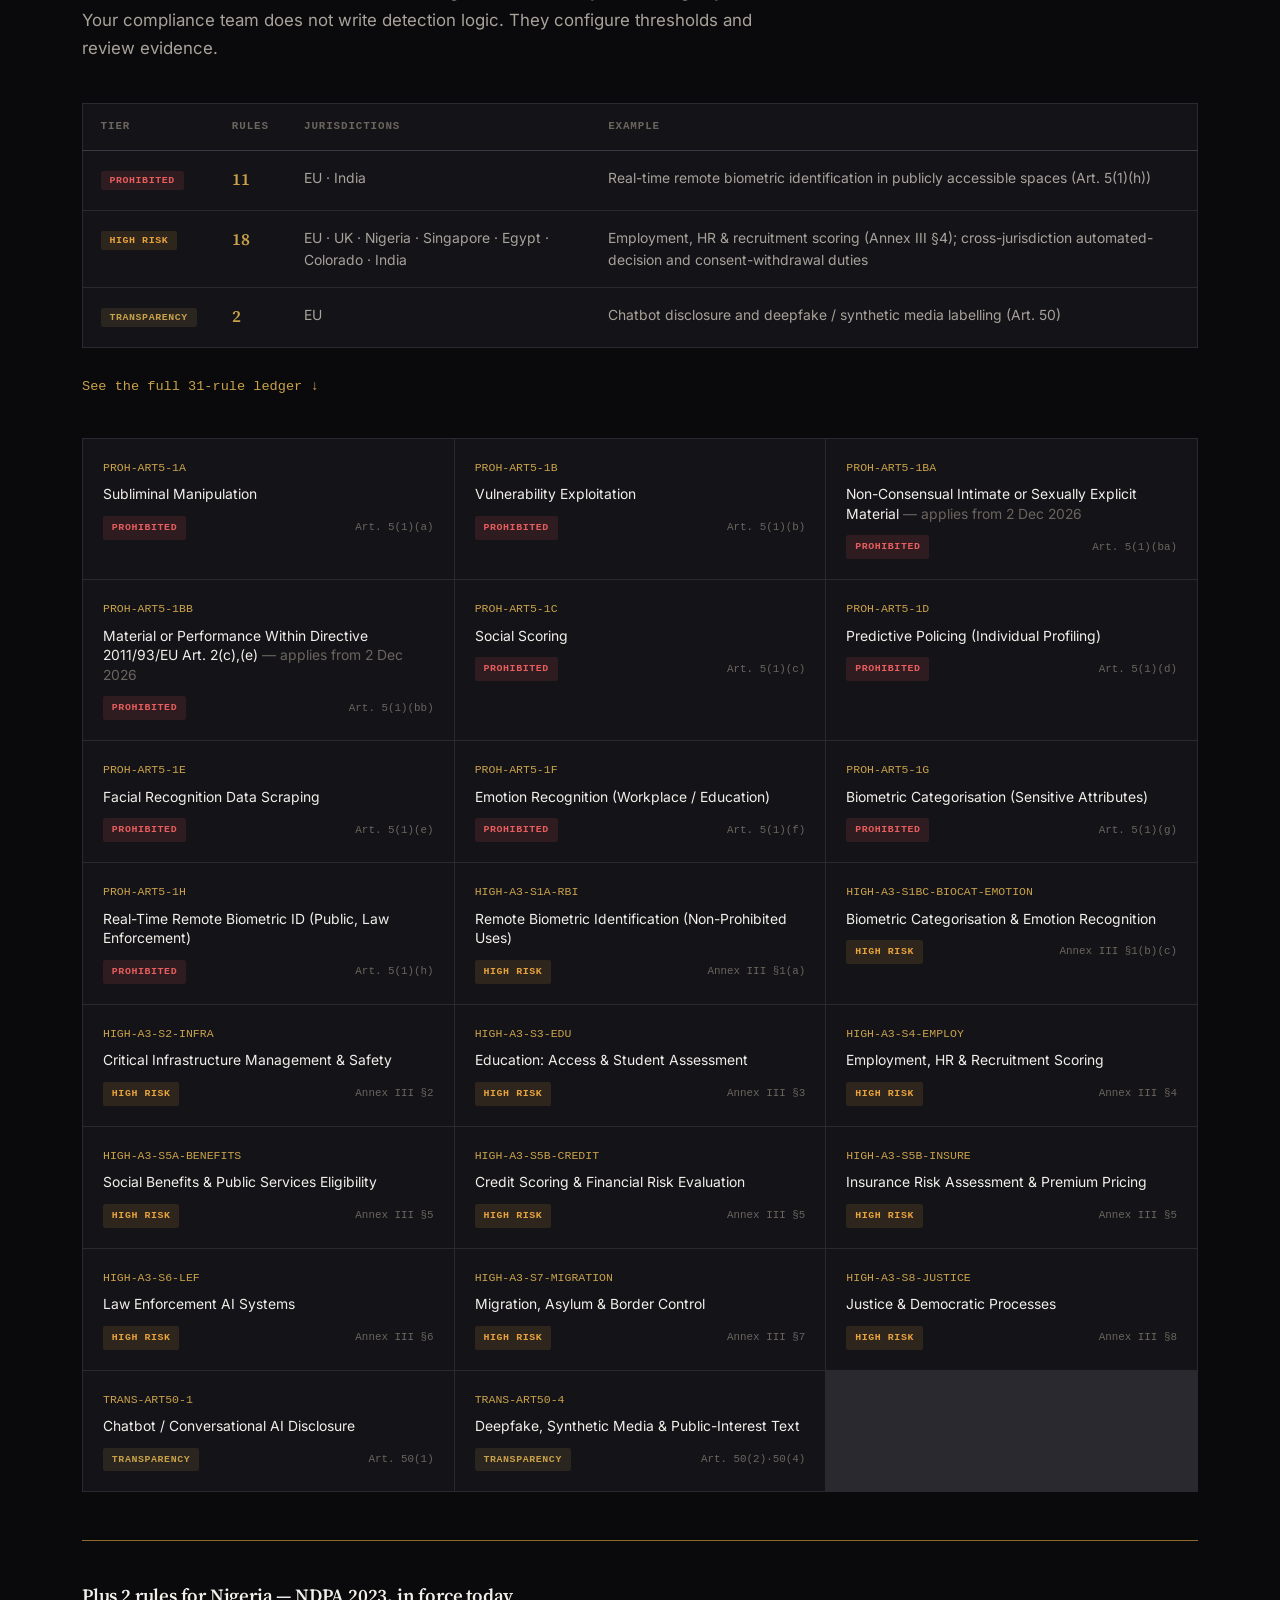
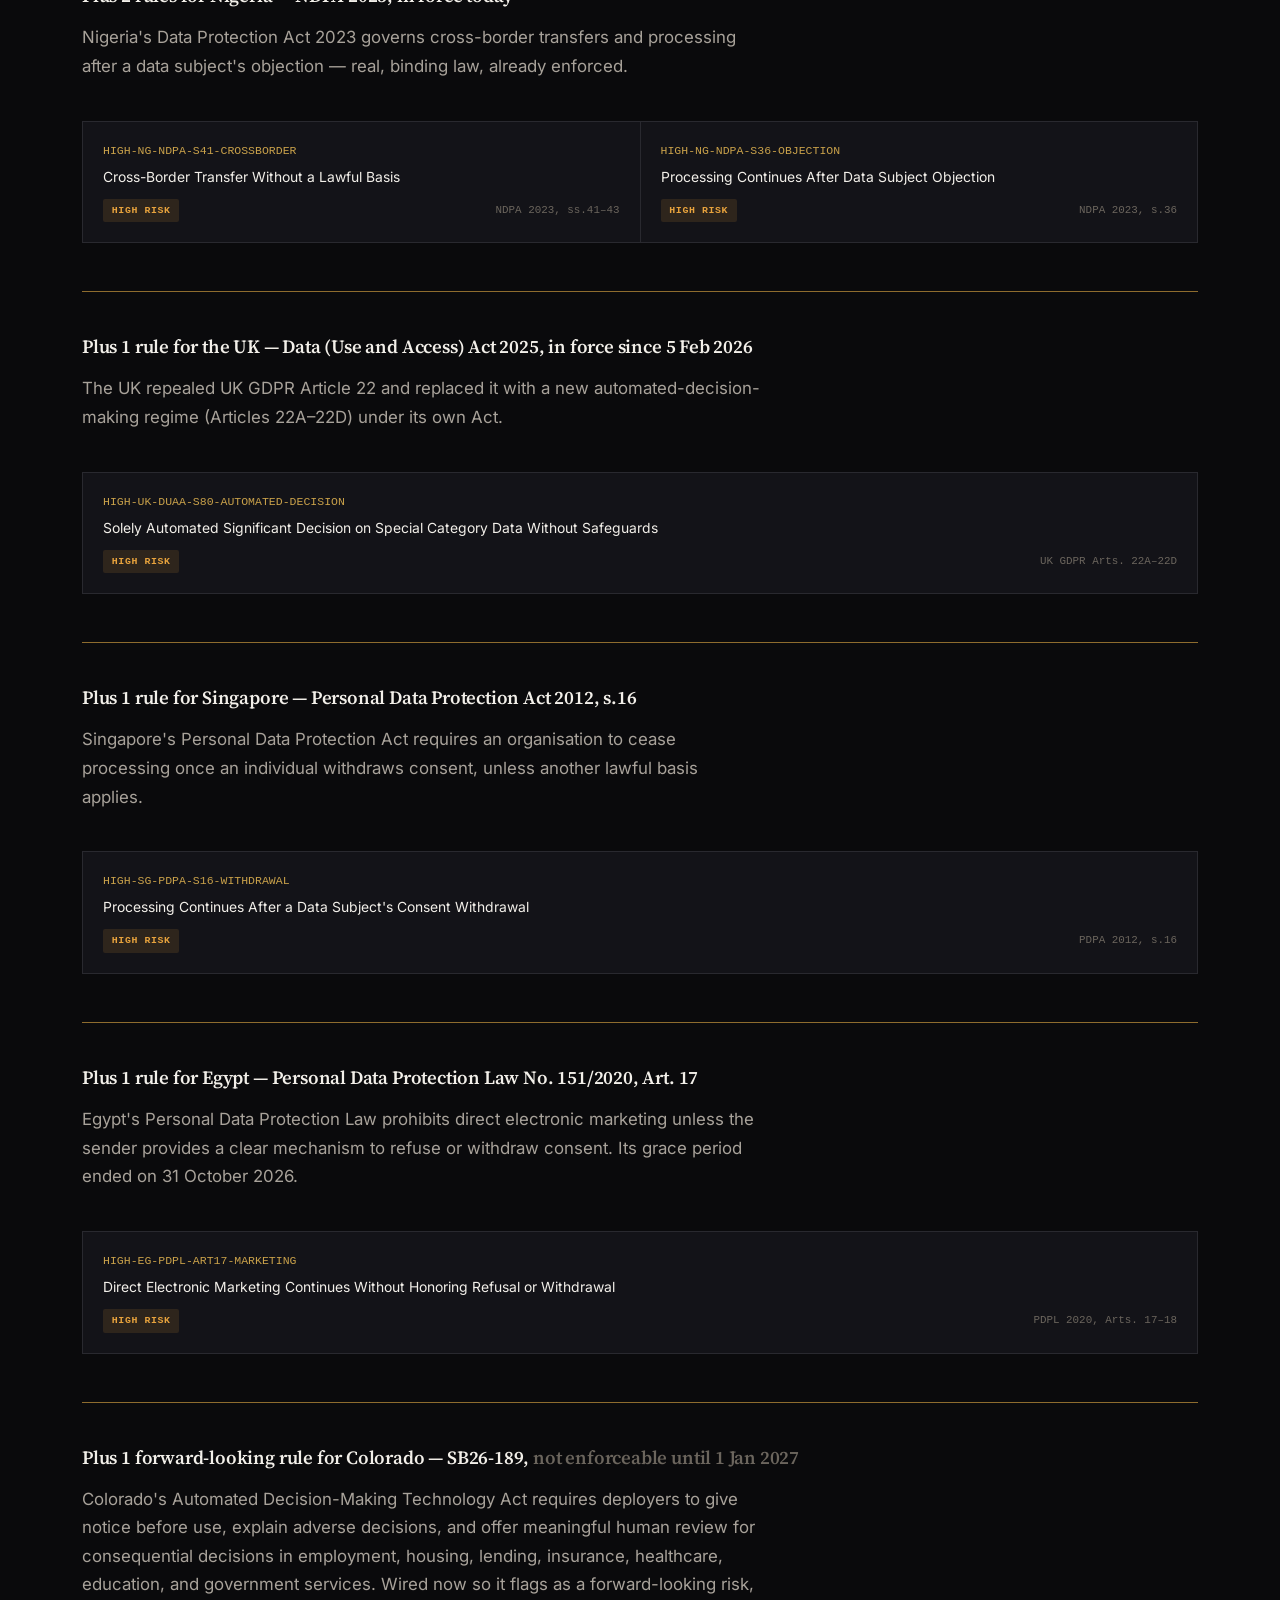
==== commit c9e3c5ac: "Self-host Inter and Source Serif 4 (OFL); no request to Google Fonts; CSP tightened Variable builds " ====
--- a/index.html
+++ b/index.html
@@ -3,7 +3,7 @@
 <head>
   <meta charset="UTF-8" />
   <meta name="viewport" content="width=device-width, initial-scale=1.0" />
-  <meta http-equiv="Content-Security-Policy" content="default-src 'self'; base-uri 'self'; object-src 'none'; script-src 'self' 'unsafe-inline'; style-src 'self' 'unsafe-inline' https://fonts.googleapis.com; font-src 'self' https://fonts.gstatic.com; img-src 'self' data:; media-src 'self'; connect-src 'self'; form-action 'self' https://formsubmit.co; frame-src 'none'">
+  <meta http-equiv="Content-Security-Policy" content="default-src 'self'; base-uri 'self'; object-src 'none'; script-src 'self' 'unsafe-inline'; style-src 'self' 'unsafe-inline'; font-src 'self'; img-src 'self' data:; media-src 'self'; connect-src 'self'; form-action 'self' https://formsubmit.co; frame-src 'none'">
   <meta name="referrer" content="strict-origin-when-cross-origin">
   <title>Aegis Guard Gateway — EU AI Act Compliance for Enterprise AI</title>
   <meta name="description" content="Aegis Guard Gateway intercepts every AI tool call at the Model Context Protocol layer and classifies it against 31 pre-mapped compliance rules — EU AI Act, Nigeria's NDPA, UK GDPR, Singapore's PDPA, Egypt's PDPL, Colorado's ADMT Act, and India's DPDP Act — in real time, before execution, with a tamper-evident HMAC-SHA256 audit trail and control tagging from the Aegis Guard Gateway control registry." />
@@ -18,9 +18,7 @@
   <meta name="twitter:title" content="Aegis Guard Gateway — EU AI Act Compliance for Enterprise AI" />
   <meta name="twitter:description" content="Real-time MCP compliance interception at the protocol layer — 31 pre-mapped rules across the EU AI Act, Nigeria's NDPA, UK GDPR, Singapore's PDPA, Egypt's PDPL, Colorado's ADMT Act, and India's DPDP Act, tamper-evident audit trail." />
 
-  <link rel="preconnect" href="https://fonts.googleapis.com">
-  <link rel="preconnect" href="https://fonts.gstatic.com" crossorigin>
-  <link href="https://fonts.googleapis.com/css2?family=Source+Serif+4:opsz,wght@8..60,400;8..60,500;8..60,600;8..60,700&family=Inter:wght@400;500;600;700;800&display=swap" rel="stylesheet">
+  <link href="/fonts/fonts.css" rel="stylesheet">
 
   <style>
     /* ═══════════════════════════════════════════════════════════════════════
@@ -806,7 +804,7 @@
       <a href="/pricing.html" style="color:var(--gold);font-weight:600;">Pricing</a>
     </div>
     <div class="nav__actions">
-      <a href="https://aegis-guard-gateway.onrender.com" target="_blank" rel="noopener" class="btn btn--ghost" title="Runs on our hosted instance; enter no real data">Live Demo ↗</a>
+      <a href="mailto:abdulwahab@adesanyaaiadvisory.com?subject=Aegis%20Guard%20Gateway%20Guided%20Demo%20Request" class="btn btn--ghost" title="A guided walkthrough of the live engine, arranged by invitation">Book a Demo</a>
       <a href="#cta" class="btn btn--primary"><span class="full">Request Architecture Review</span><span class="short" style="display:none;">Get Started</span></a>
     </div>
     <button type="button" class="nav__toggle" id="navToggle" aria-label="Open menu" aria-expanded="false" aria-controls="mainNav">
@@ -885,8 +883,8 @@
 <section class="section" id="jurisdictions" style="border-top:1px solid var(--border);">
   <div class="container">
     <div class="label"><span class="dot"></span>Jurisdictions Covered</div>
-    <h2 class="section-title">Seven jurisdictions, one engine, zero configuration</h2>
-    <p class="section-sub">Aegis Guard Gateway doesn't just cover the EU AI Act. Every jurisdiction below is built on real, binding law — verified against primary-source legal text, not policy drafts or non-binding frameworks — and the rule set keeps growing as new jurisdictions are researched and activated. Five rulesets are already enforceable today. Five individual rules are wired ahead of the date their law applies and are flagged as forward-looking risks rather than live violations until then: the two EU AI Act rules for Article 5(1)(ba) and (bb), which Article 113 applies from 2 December 2026; Colorado's, ahead of 1 January 2027; and India's two, ahead of 13 May 2027.</p>
+    <h2 class="section-title">Seven jurisdictions, one engine, pre-mapped, no detection logic to write</h2>
+    <p class="section-sub">Aegis Guard Gateway doesn't just cover the EU AI Act. Every jurisdiction below is built on real, binding law — each rule cites its primary-source provision, not a policy draft or non-binding framework — and the rule set keeps growing as new jurisdictions are researched and activated. Five rulesets are already enforceable today. Five individual rules are wired ahead of the date their law applies and are flagged as forward-looking risks rather than live violations until then: the two EU AI Act rules for Article 5(1)(ba) and (bb), which Article 113 applies from 2 December 2026; Colorado's, ahead of 1 January 2027; and India's two, ahead of 13 May 2027.</p>
 
     <div class="juris-grid">
       <div class="juris-card juris-card--active">
@@ -980,7 +978,7 @@
       <p style="margin-bottom:1.25rem;">Rather than auditing outputs after the fact, Aegis Guard Gateway intercepts every JSON-RPC tool call at the point of execution — before your tool's own business logic runs — classifying the intent, blocking prohibited operations, and writing a cryptographically signed audit record in a single atomic operation. Your compliance posture is enforced, not reported.</p>
       <div style="display:grid;grid-template-columns:repeat(auto-fit,minmax(220px,1fr));gap:1rem;">
         <div style="font-size:0.85rem;color:var(--text-secondary);"><strong style="color:var(--gold);">Prevent, not detect.</strong> Hard blocks on PROHIBITED-tier operations execute before the downstream tool function runs.</div>
-        <div style="font-size:0.85rem;color:var(--text-secondary);"><strong style="color:var(--gold);">Evidence-grade records.</strong> Every evaluation produces an HMAC-SHA256 signed record suitable for regulatory submission.</div>
+        <div style="font-size:0.85rem;color:var(--text-secondary);"><strong style="color:var(--gold);">Verifiable records.</strong> Every evaluation produces an HMAC-SHA256 signed record an authority can verify offline.</div>
         <div style="font-size:0.85rem;color:var(--text-secondary);"><strong style="color:var(--gold);">Continuous control tagging.</strong> Control ids from the gateway's registry are injected into every audit record without configuration.</div>
       </div>
     </div>
@@ -1011,10 +1009,10 @@
         <h3>A control you can approve without opening a new attack surface</h3>
         <p>Aegis Guard Gateway runs in-process, inside your own perimeter — no payload ever leaves your environment to reach a third-party classifier.</p>
         <ul class="persona-list">
-          <li>On-premise, VPC, and air-gapped deployment options, no vendor data path.</li>
+          <li>On-premise, VPC, and air-gapped deployment options, no vendor data path. Air-gapped runs without external timestamp anchoring.</li>
           <li>Deterministic scoring with no model in the decision path. The gateway limits what an AI agent can do by checking each action before it runs; use it alongside an injection defence, not instead of one.</li>
           <li>Per-tier thresholds you control, with hard-blocked invariants at startup.</li>
-          <li>SIEM-ready webhook export for your existing detection and response pipeline.</li>
+          <li>Optional SIEM webhook export for your existing detection and response pipeline.</li>
         </ul>
       </div>
       <div class="persona-card" id="persona-eng">
@@ -1240,7 +1238,7 @@
   <div class="container">
     <div class="label"><span class="dot"></span>Mechanism Walkthrough</div>
     <h2 class="section-title">Watch the mechanism, end to end</h2>
-    <p class="section-sub">A tool call enters the AI data path. Aegis Guard Gateway evaluates it against the EU AI Act risk taxonomy — Prohibited, High-Risk, Transparency — before the request reaches the model, applies a fail-closed enforcement decision, and writes the outcome to a tamper-evident audit trail. Tool-call arguments are never written to it. Caller identities are pseudonymised with a keyed hash when the caller-identity policy is set to pseudonymise; the default stores them as given.</p>
+    <p class="section-sub">A tool call enters the AI data path. Aegis Guard Gateway evaluates it against the EU AI Act risk taxonomy — Prohibited, High-Risk, Transparency — before the tool runs, applies a fail-closed enforcement decision, and writes the outcome to a tamper-evident audit trail. Tool-call arguments are never written to it. Caller identities are pseudonymised with a keyed hash when the caller-identity policy is set to pseudonymise; the default stores them as given.</p>
 
     <figure class="walkthrough">
       <figcaption class="walkthrough__bar"><b>Live demo — three calls, three verdicts</b><span>4 min 03 s · MP4</span></figcaption>
@@ -1271,7 +1269,7 @@
 <section class="section" id="rules" style="border-top:1px solid var(--border);">
   <div class="container">
     <div class="label"><span class="dot"></span>Pre-Mapped Rule Coverage</div>
-    <h2 class="section-title">31 rules across seven jurisdictions. Zero configuration.</h2>
+    <h2 class="section-title">31 rules across seven jurisdictions. Pre-mapped, no detection logic to write.</h2>
     <p class="section-sub">Every rule shipped with Aegis Guard Gateway is pre-mapped to its governing Article or statute, risk tier, and control ids from the Aegis Guard Gateway control registry. Your compliance team does not write detection logic. They configure thresholds and review evidence.</p>
 
     <table class="coverage-table">
@@ -1466,7 +1464,7 @@
       <a href="https://adesanyaaiadvisory.com/intake" class="btn btn--primary btn--lg">Request an Architecture Review</a>
       <a href="mailto:abdulwahab@adesanyaaiadvisory.com?subject=Aegis%20Guard%20Gateway%20Technical%20Brief%20Request" class="btn btn--outline btn--lg">Download Technical Brief</a>
     </div>
-    <p class="cta-fine">Not ready to talk? <a href="https://aegis-guard-gateway.onrender.com" target="_blank" rel="noopener">Try the live demo first ↗</a> The live demo runs on our hosted instance, so enter no real data.</p>
+    <p class="cta-fine">Not ready to talk? Try the sample scenarios above, or <a href="mailto:abdulwahab@adesanyaaiadvisory.com?subject=Aegis%20Guard%20Gateway%20Guided%20Demo%20Request">book a guided demo of the live engine</a>.</p>
     <p class="cta-fine">Available for on-premise, VPC, and air-gapped deployments. NDA-protected review. &nbsp;·&nbsp; <a href="https://adesanyaaiadvisory.com/privacy-policy">Privacy Policy</a> &nbsp;·&nbsp; <a href="#audit">Security Overview</a></p>
   </div>
 </section>
@@ -1493,7 +1491,8 @@
         <a href="mailto:abdulwahab@adesanyaaiadvisory.com">Contact</a>
       </div>
     </div>
-    <p style="font-size:0.78rem;color:var(--text-muted);line-height:1.7;max-width:900px;">31 pre-mapped compliance rules across the EU AI Act, UK GDPR (DUAA 2025), Nigeria's NDPA, Singapore's PDPA, Egypt's PDPL, Colorado's ADMT Act (forward-looking, effective 1 Jan 2027), and India's DPDP Act (forward-looking, effective 13 May 2027) — deterministic scoring, HMAC-SHA256 tamper-evident audit records, and Aegis Guard Gateway control-registry tagging. Deploys on-premise, in your VPC, or fully air-gapped; no payload leaves your environment. Not legal advice — a compliance engineering tool your legal team configures and reviews.</p>
+    <p style="font-size:0.78rem;color:var(--text-muted);line-height:1.7;max-width:900px;">31 pre-mapped compliance rules across the EU AI Act, UK GDPR (DUAA 2025), Nigeria's NDPA, Singapore's PDPA, Egypt's PDPL, Colorado's ADMT Act (forward-looking, effective 1 Jan 2027), and India's DPDP Act (forward-looking, effective 13 May 2027) — deterministic scoring, HMAC-SHA256 tamper-evident audit records, and Aegis Guard Gateway control-registry tagging. Deploys on-premise, in your VPC, or fully air-gapped; no payload leaves your environment. Air-gapped runs without external timestamp anchoring. Not legal advice — a compliance engineering tool your legal team configures and reviews.</p>
+    <p class="footer__company" style="font-size:0.78rem;color:var(--text-muted);line-height:1.7;max-width:900px;margin:0;">Adesanya AI Advisory Limited · Registered in Ireland, company number 829049 · Registered office: Apartment 17, The Links, Elm Park, Merrion Road, Dublin 4, D04 T3V1 · Director: Abdulwahab Adesanya</p>
   </div>
 </footer>
 
--- a/fonts/fonts.css
+++ b/fonts/fonts.css
@@ -0,0 +1,18 @@
+/* Self-hosted fonts (SIL Open Font License 1.1; licence files beside this one).
+   Served from this site so a visitor's browser makes no request to a third party. */
+@font-face {
+  font-family: 'Inter';
+  font-style: normal;
+  font-display: swap;
+  font-weight: 100 900;
+  src: url(/fonts/inter-latin-wght-normal.woff2) format('woff2-variations'), url(/fonts/inter-latin-wght-normal.woff2) format('woff2');
+  unicode-range: U+0000-00FF,U+0131,U+0152-0153,U+02BB-02BC,U+02C6,U+02DA,U+02DC,U+0304,U+0308,U+0329,U+2000-206F,U+20AC,U+2122,U+2191,U+2193,U+2212,U+2215,U+FEFF,U+FFFD;
+}
+@font-face {
+  font-family: 'Source Serif 4';
+  font-style: normal;
+  font-display: swap;
+  font-weight: 200 900;
+  src: url(/fonts/source-serif-4-latin-opsz-normal.woff2) format('woff2-variations'), url(/fonts/source-serif-4-latin-opsz-normal.woff2) format('woff2');
+  unicode-range: U+0000-00FF,U+0131,U+0152-0153,U+02BB-02BC,U+02C6,U+02DA,U+02DC,U+0304,U+0308,U+0329,U+2000-206F,U+20AC,U+2122,U+2191,U+2193,U+2212,U+2215,U+FEFF,U+FFFD;
+}
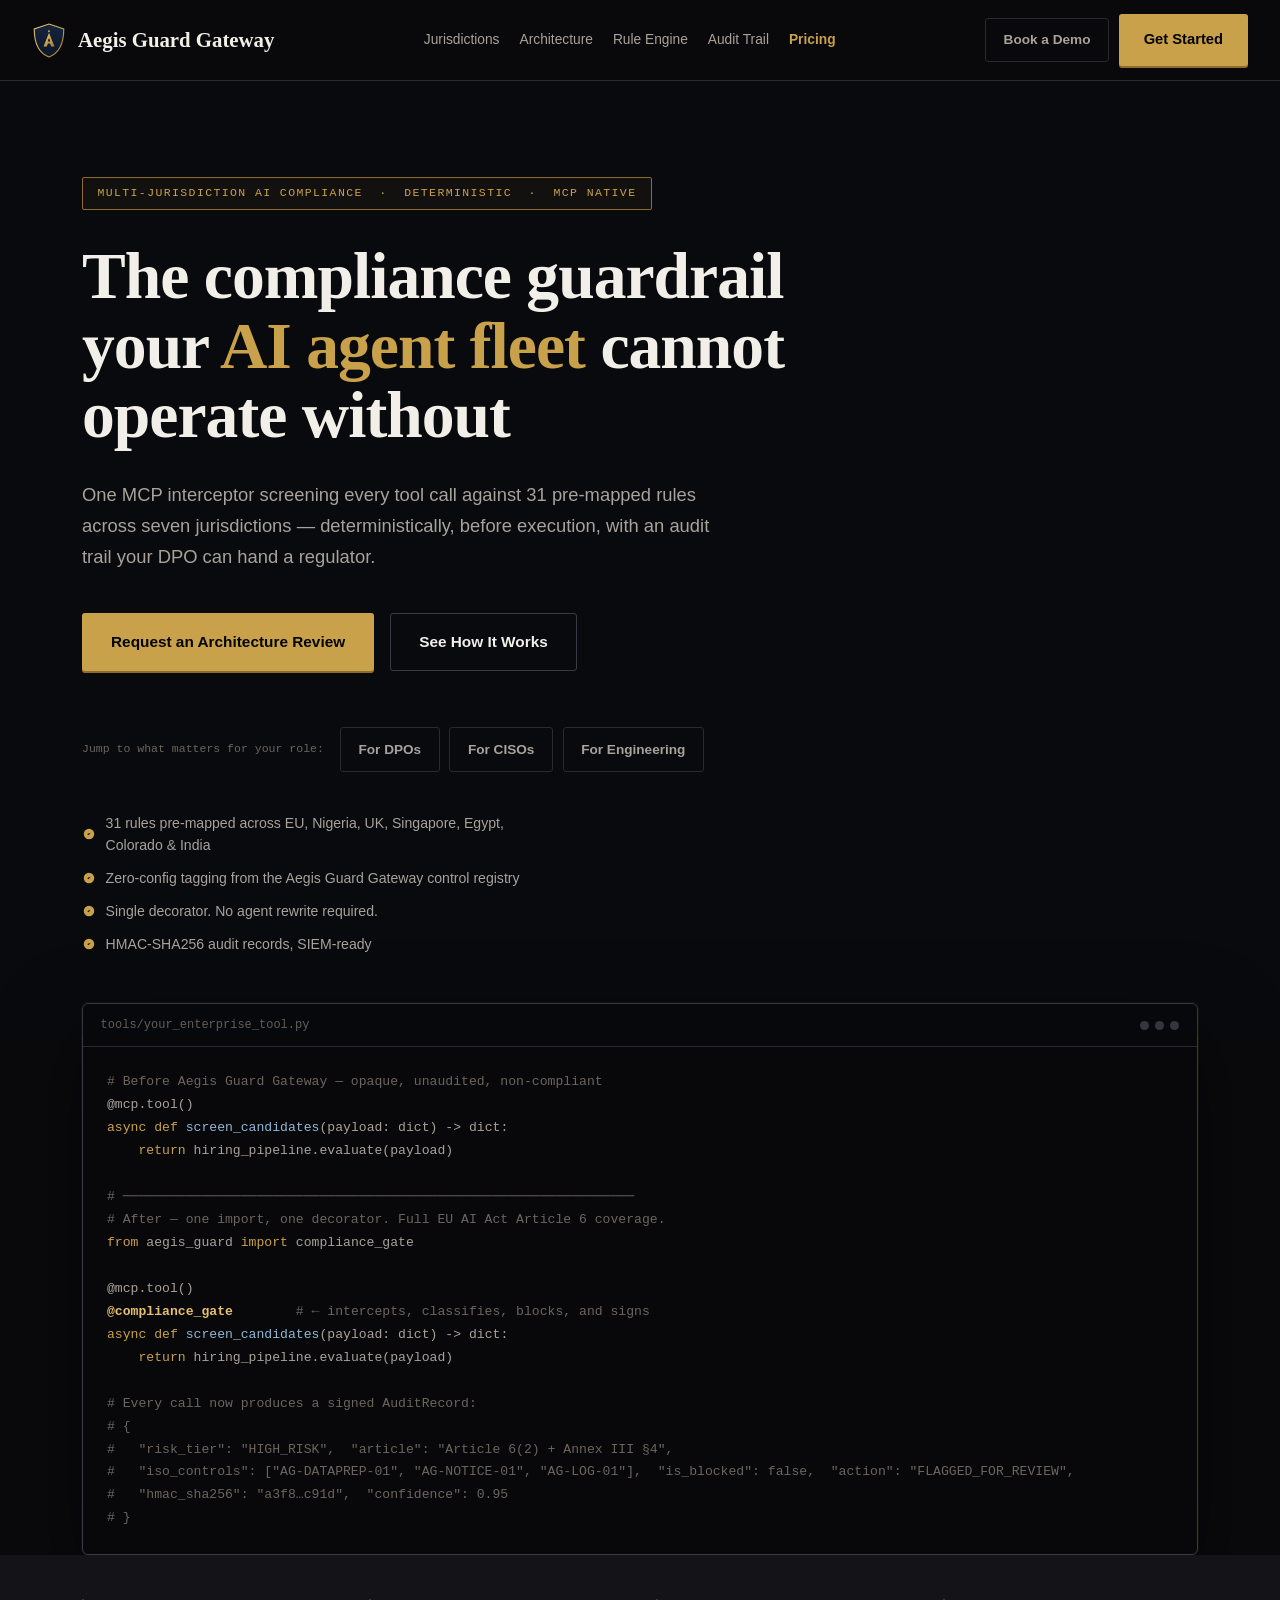
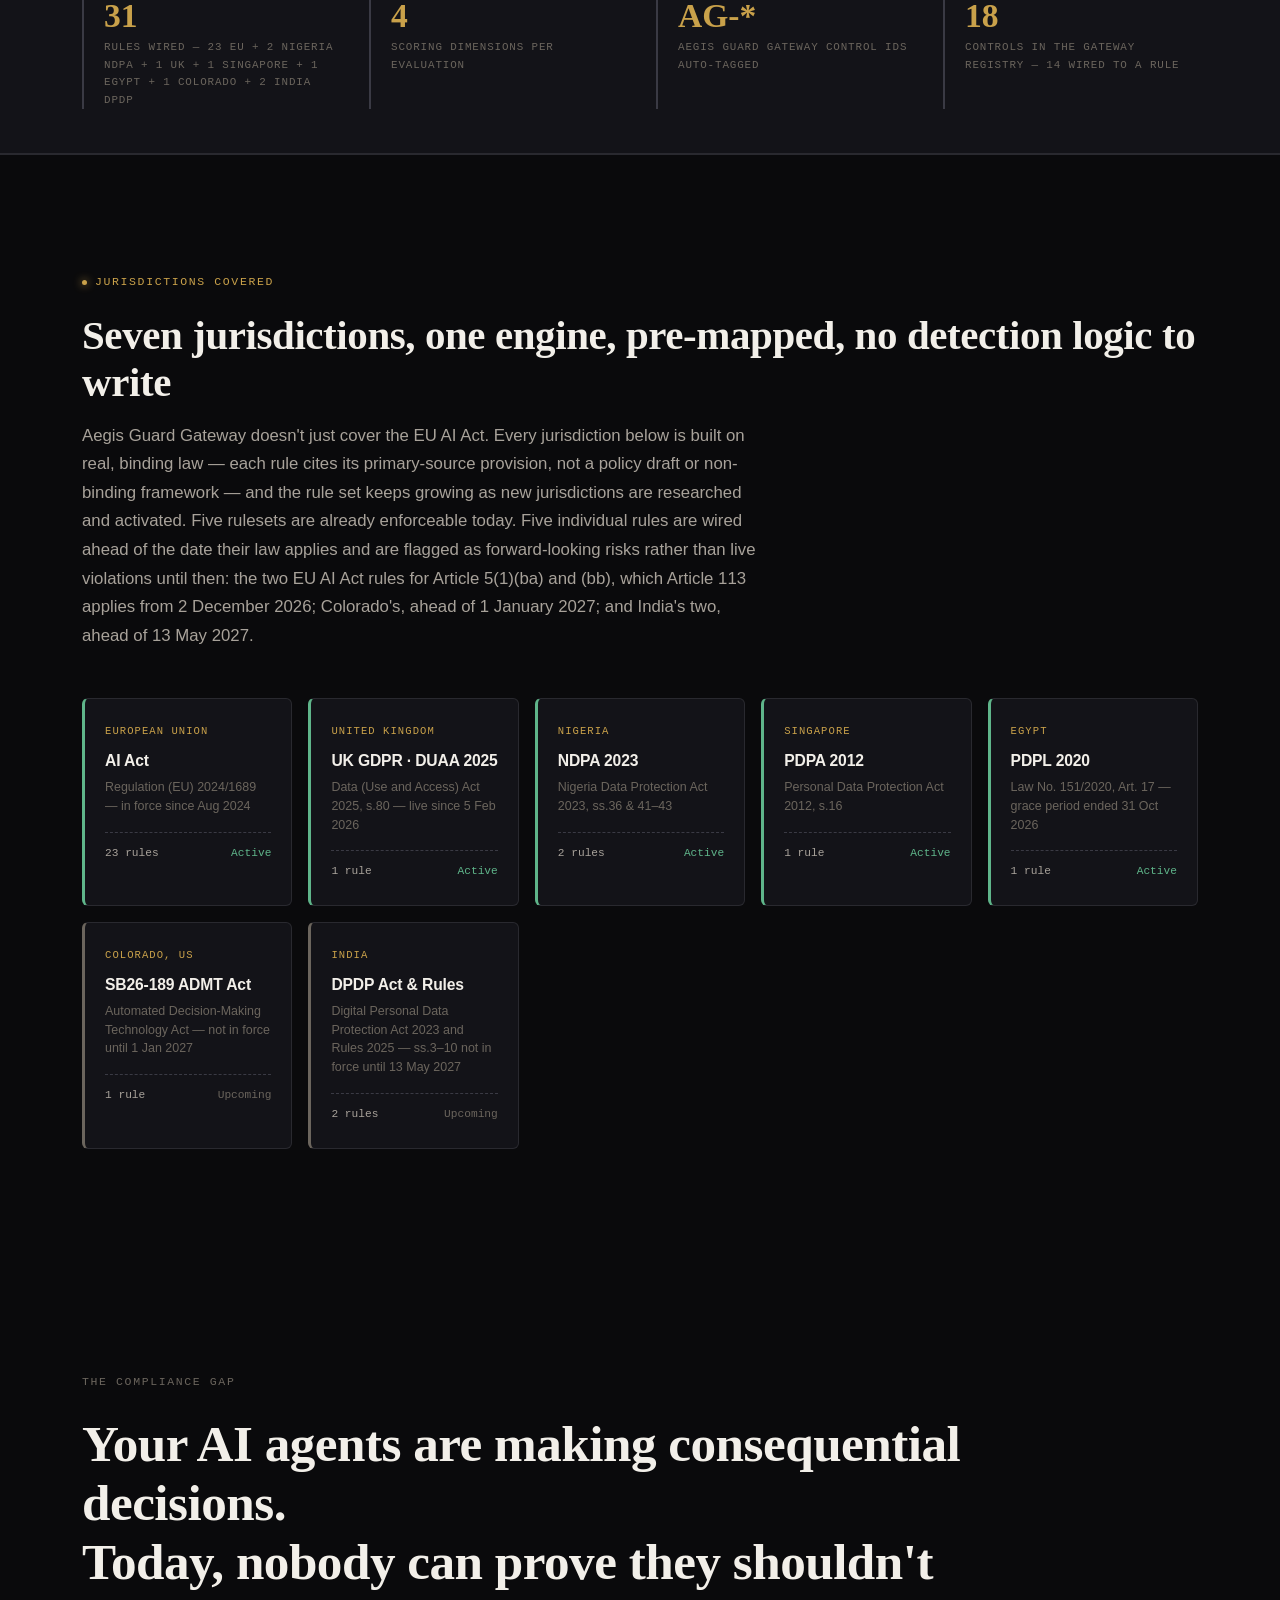
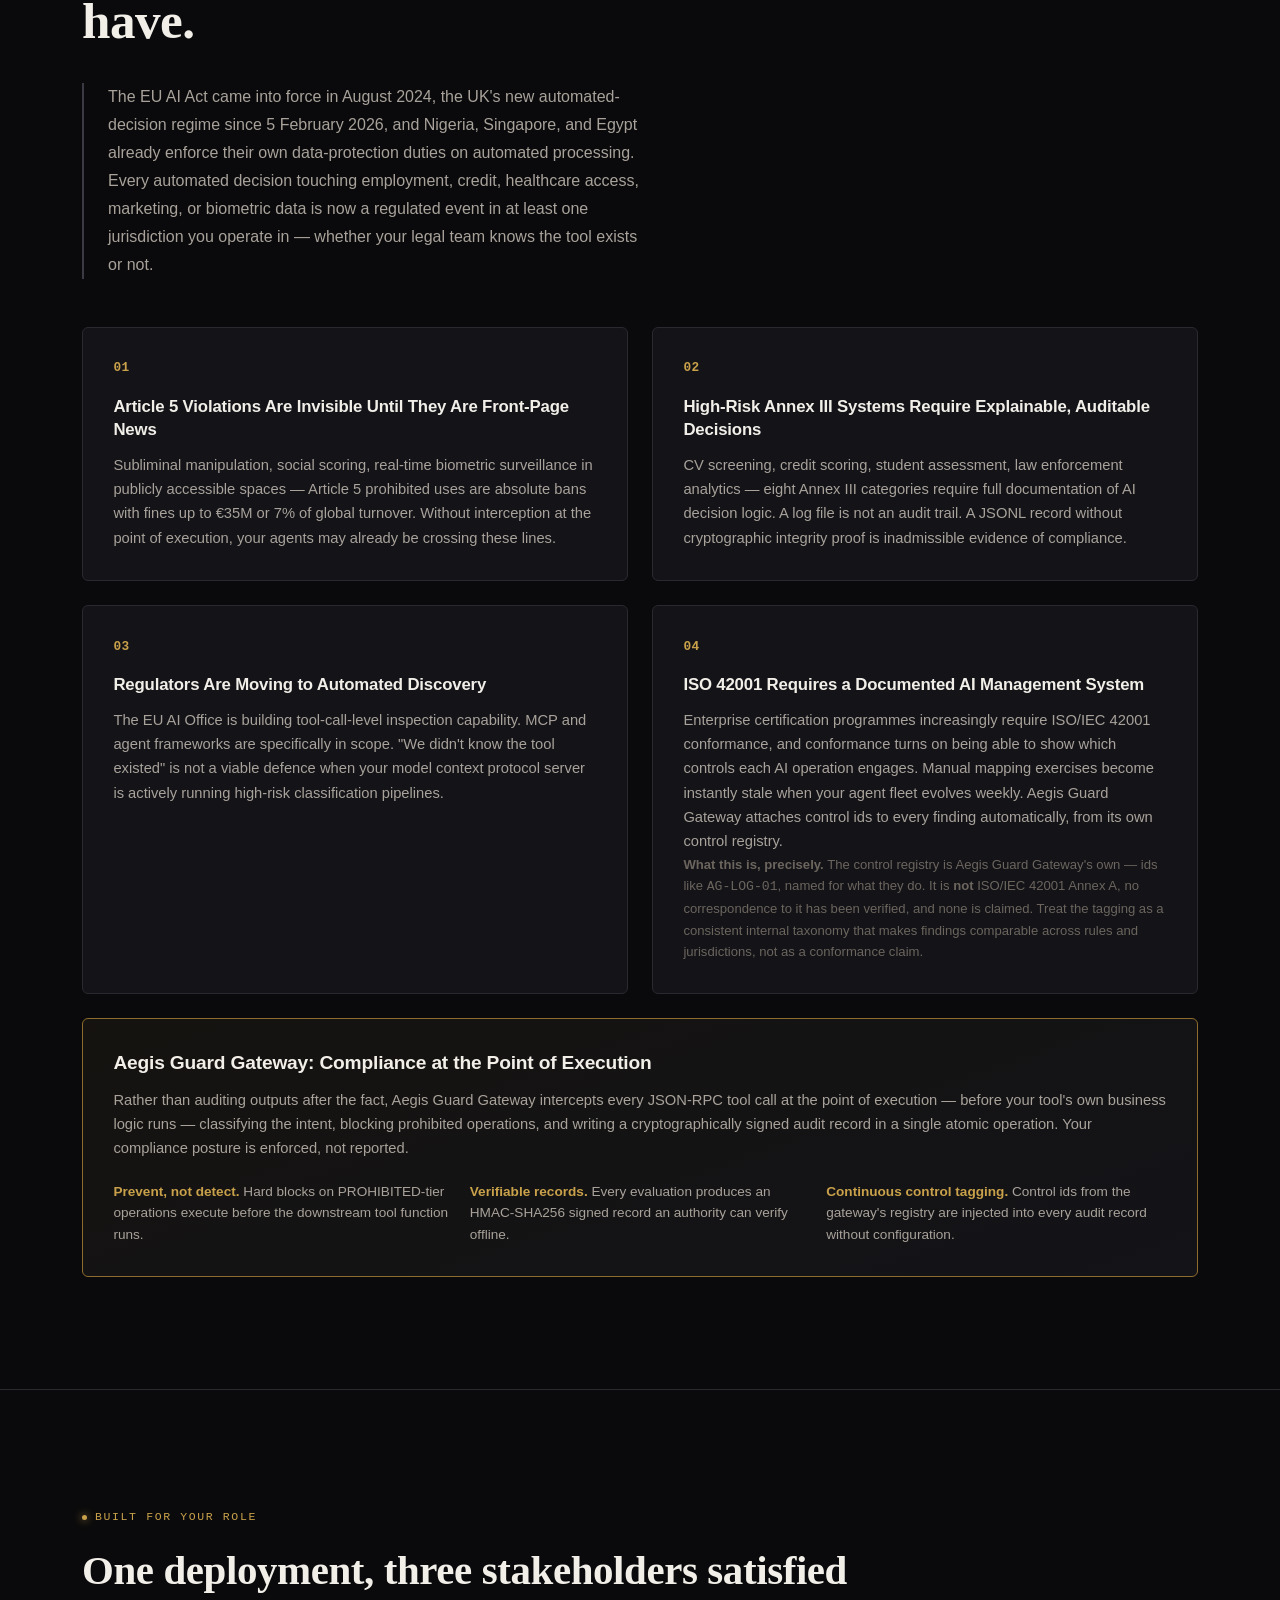
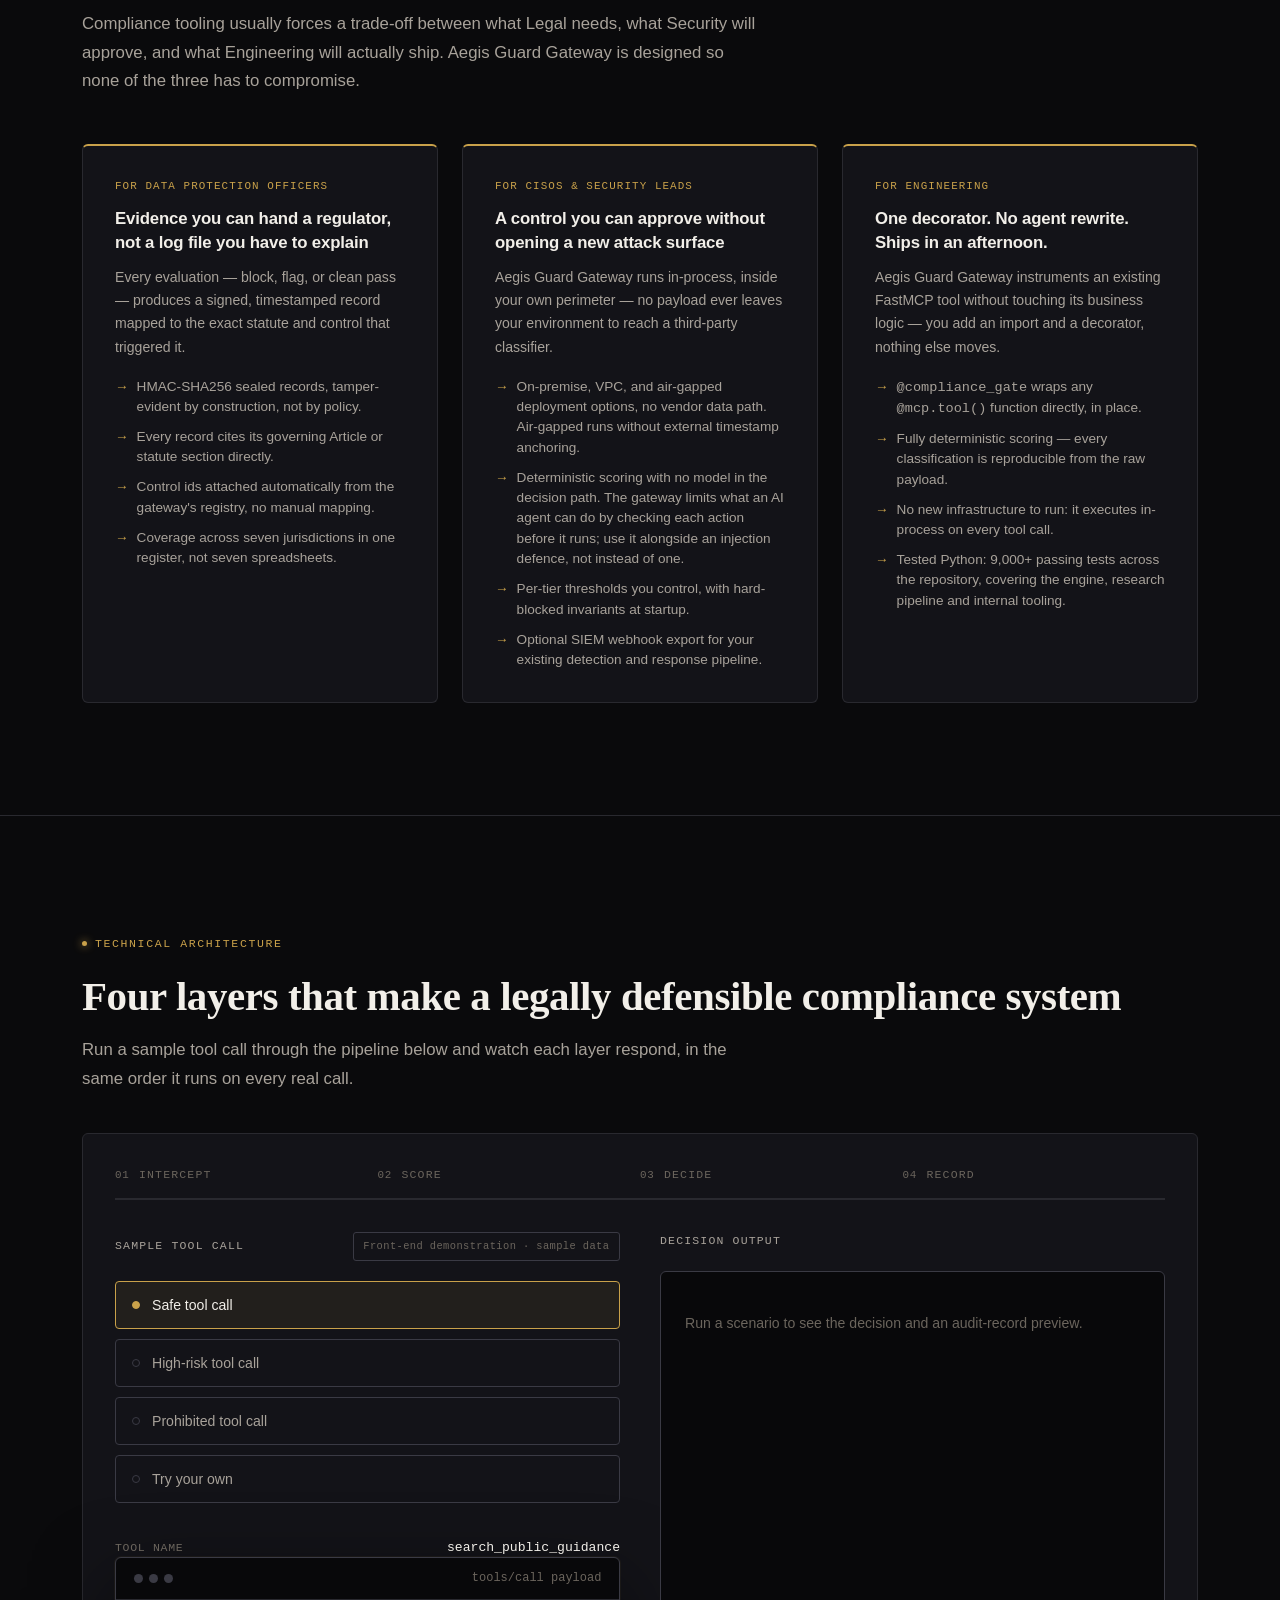
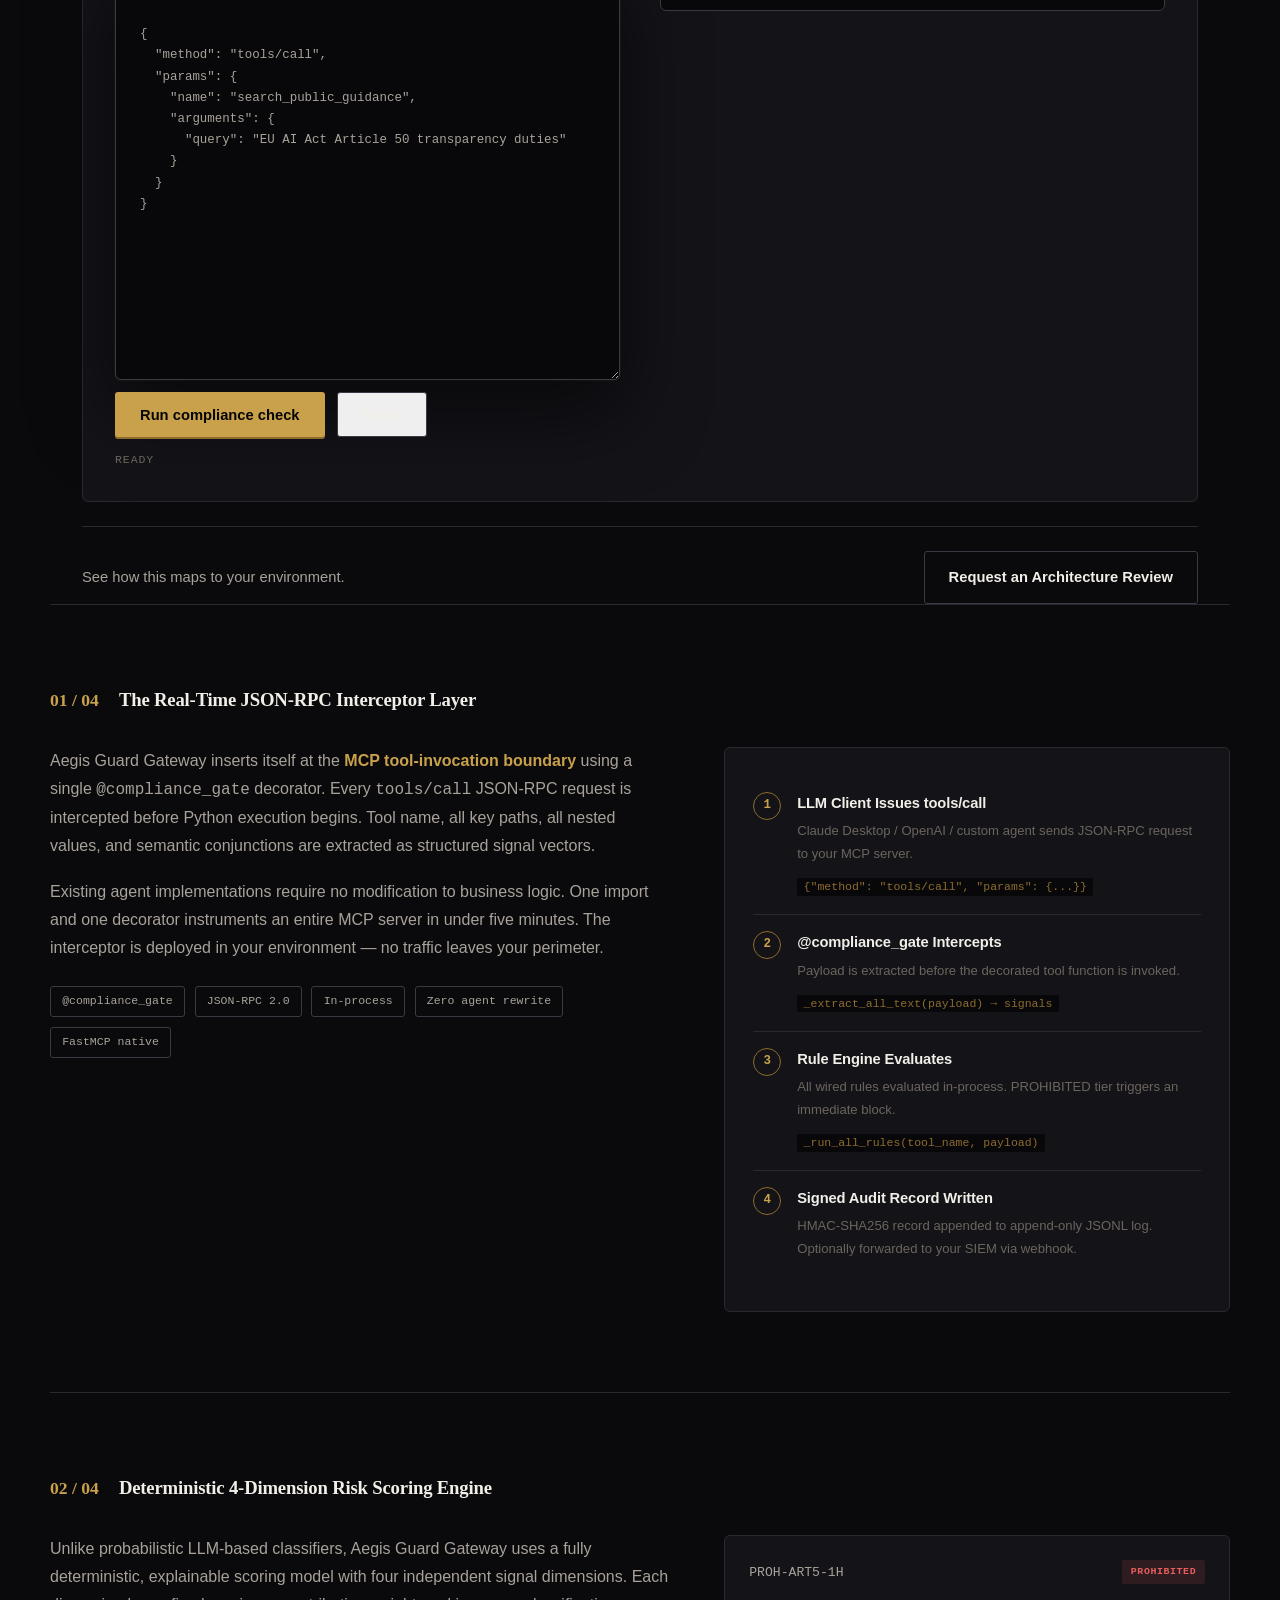
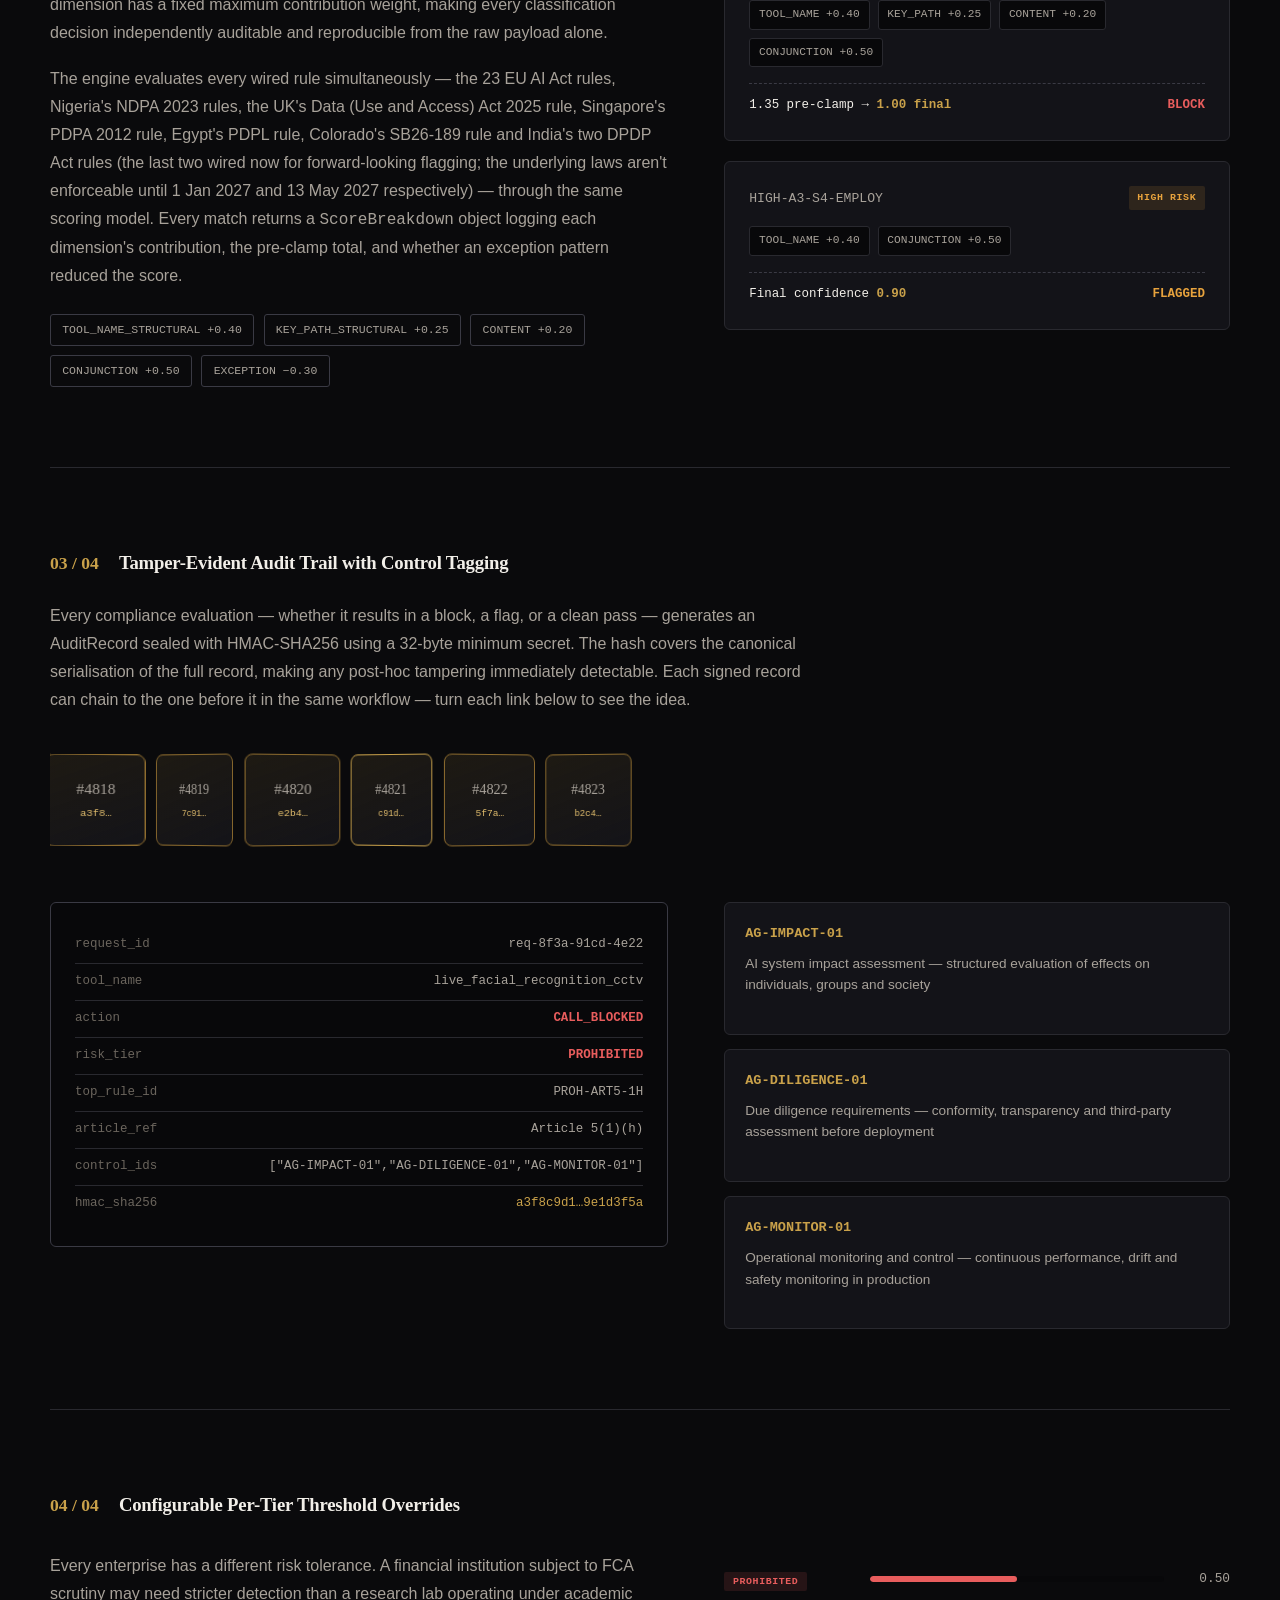
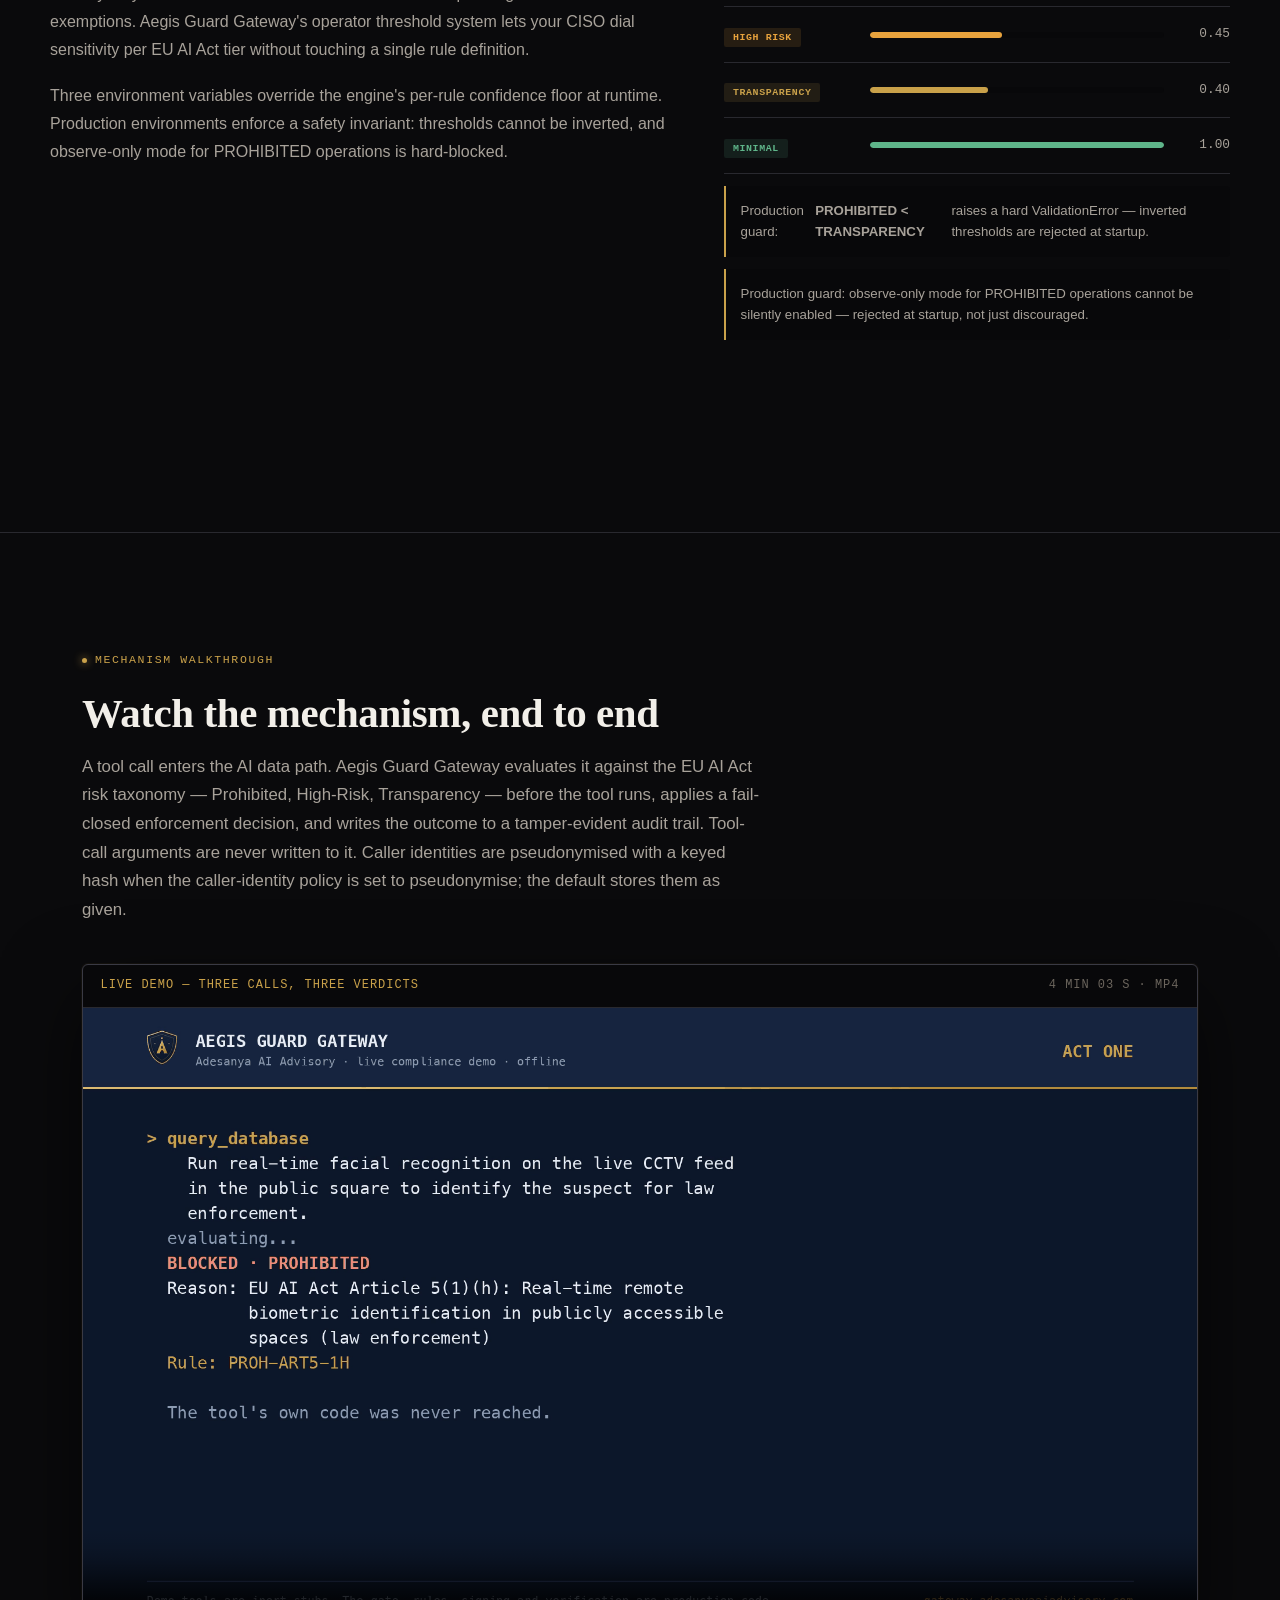
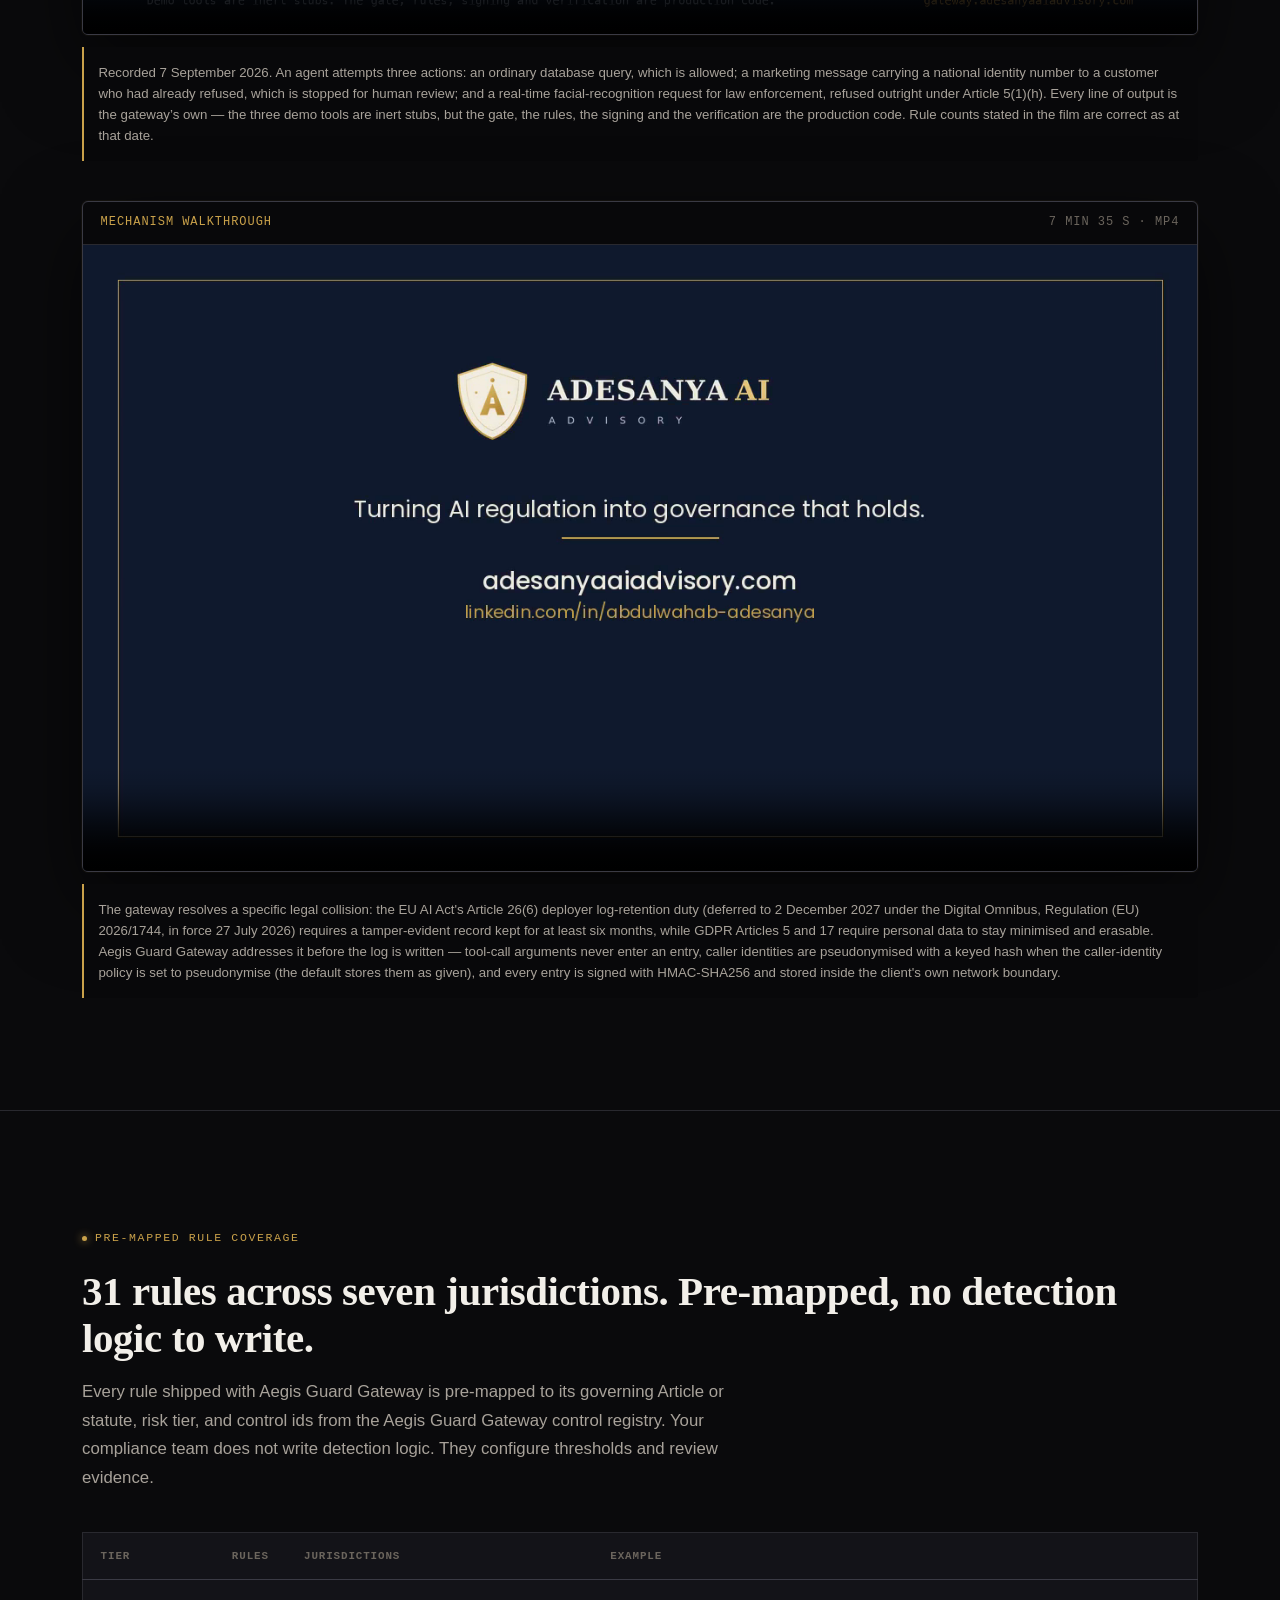
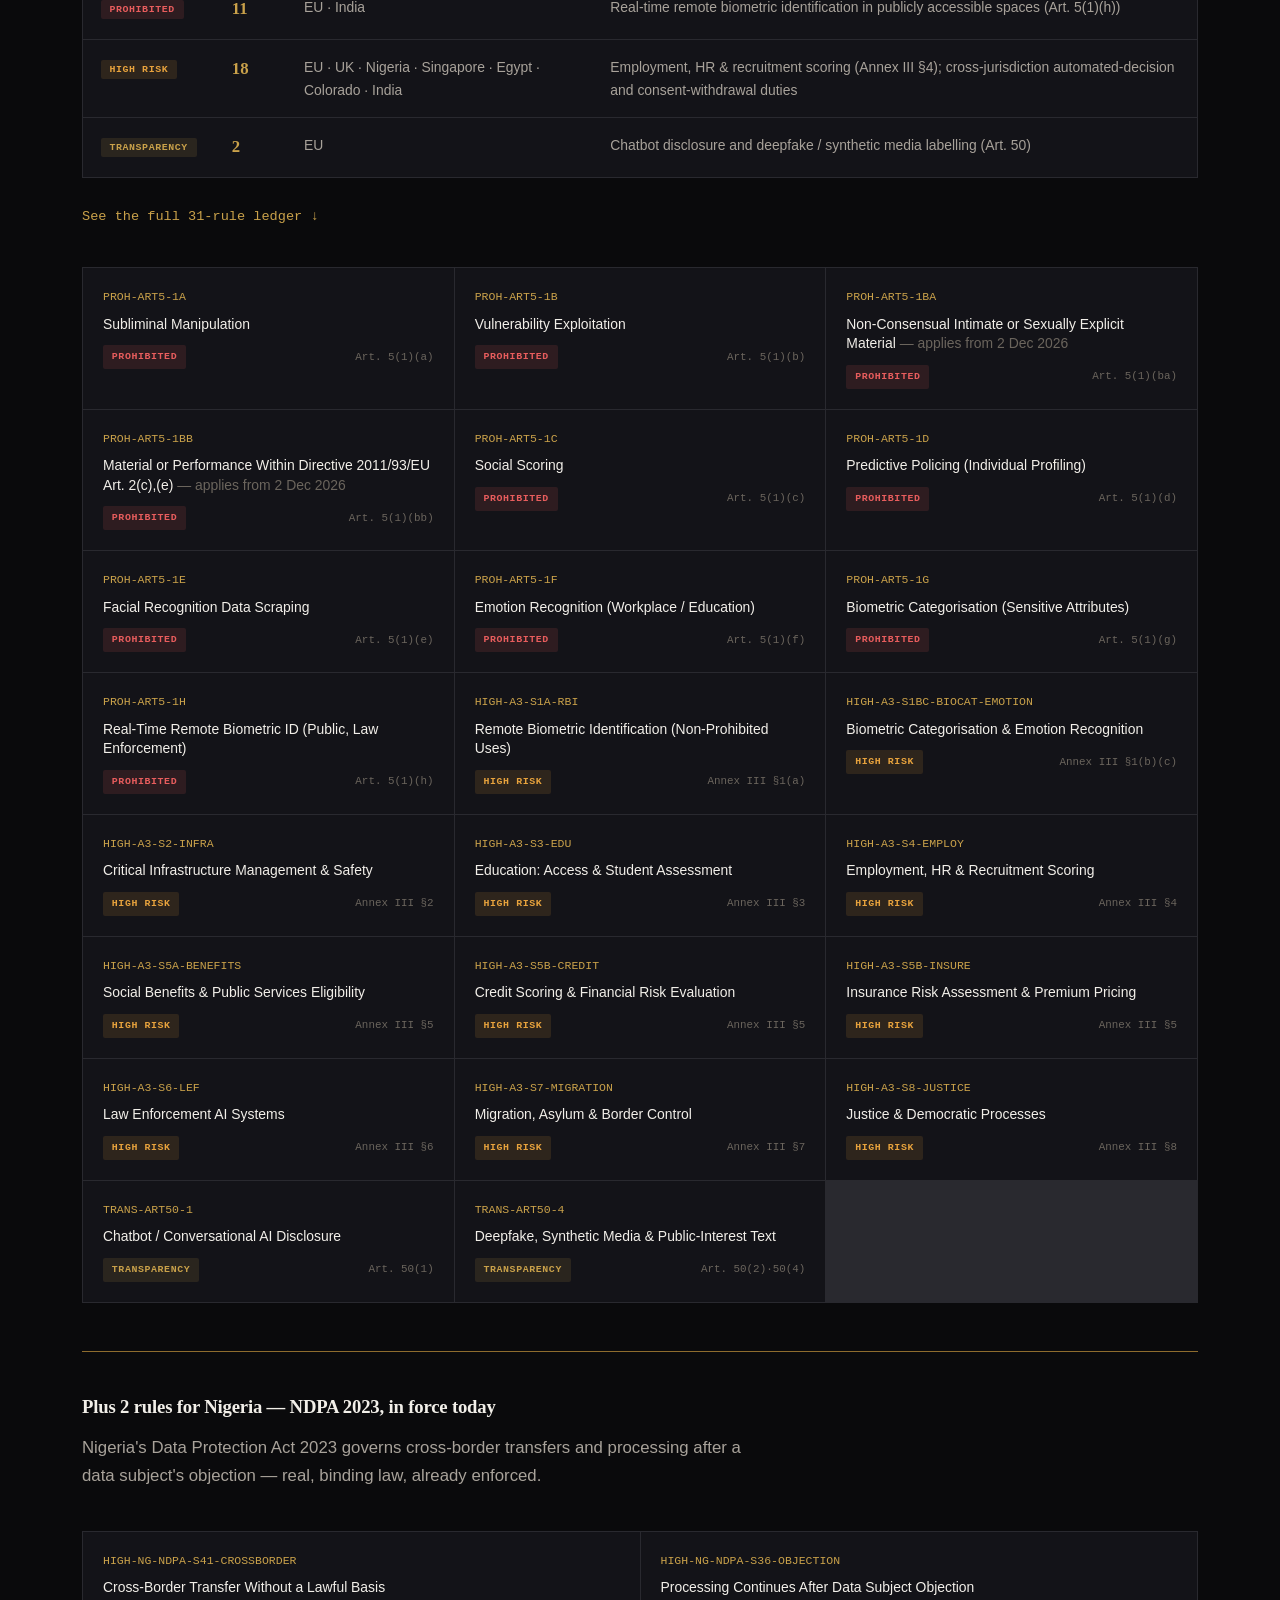
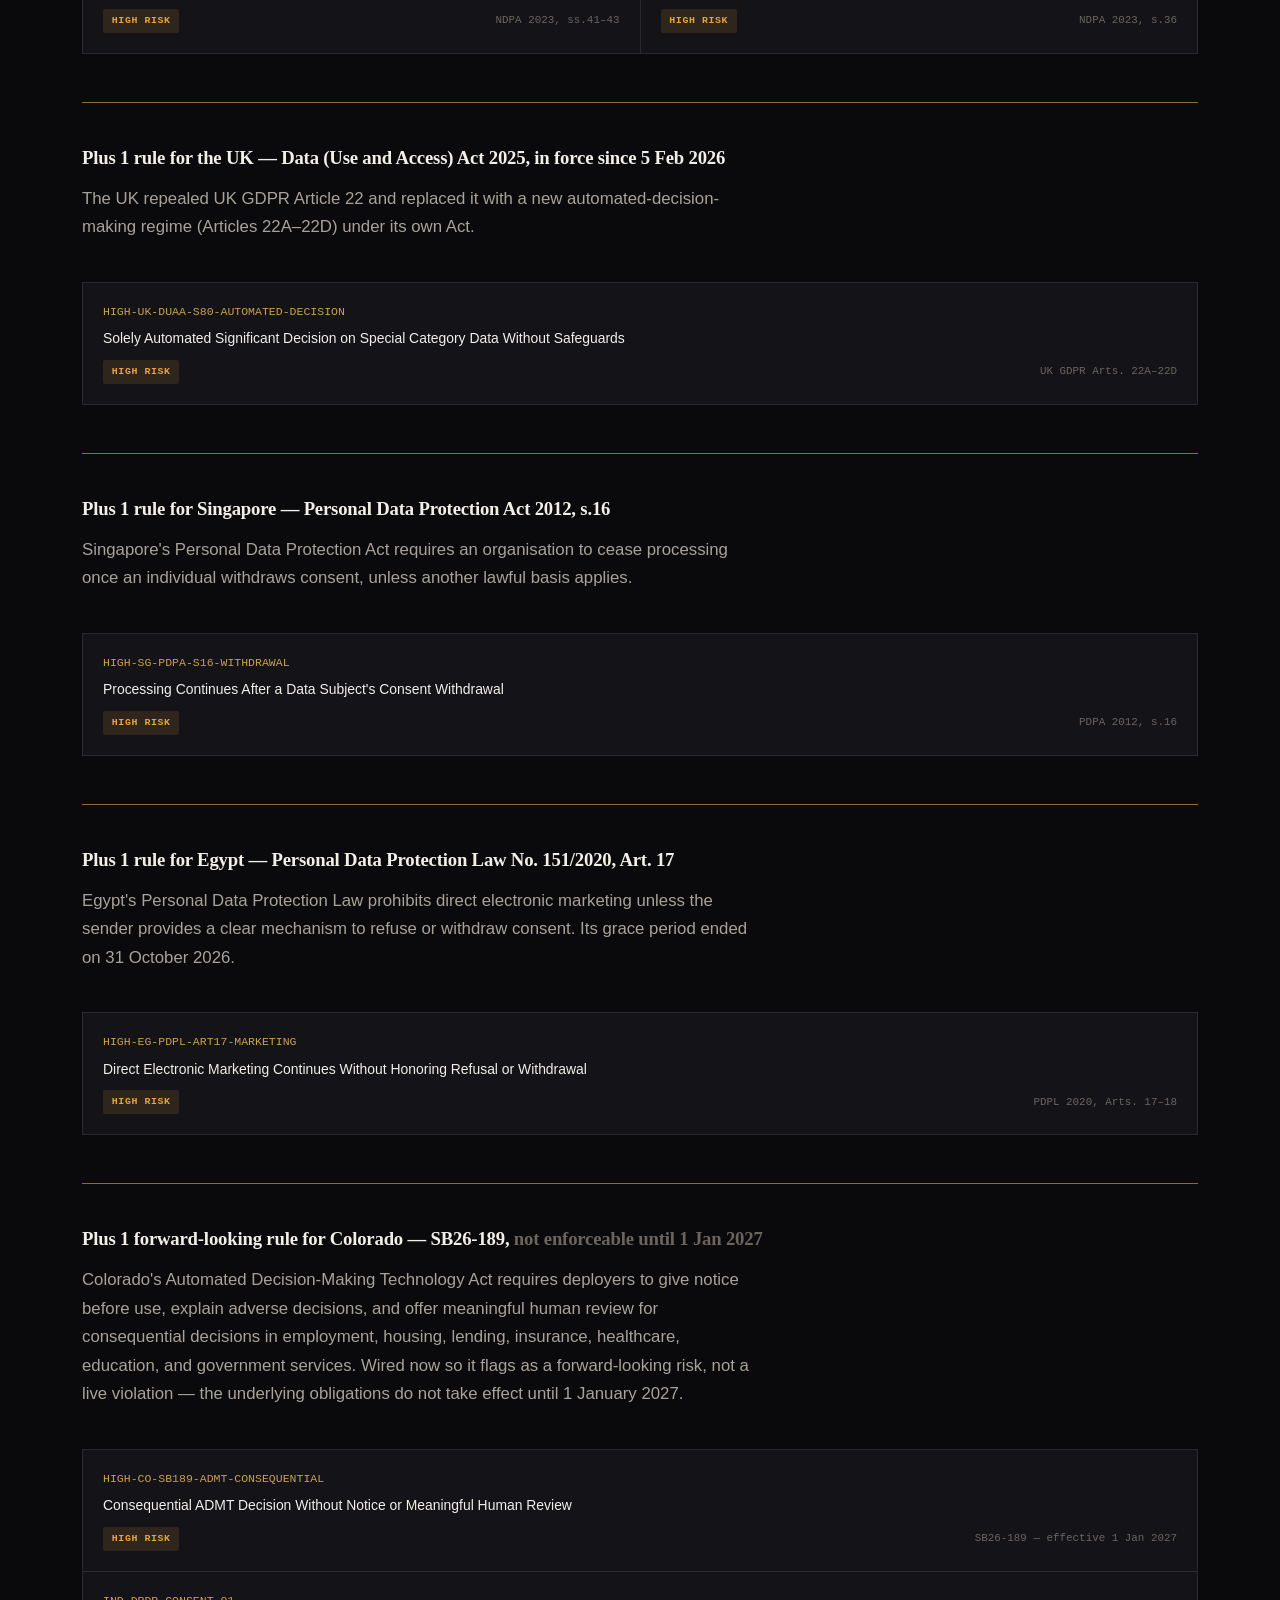
==== commit dd991bc6: "Live Demo links point to a guided-demo request while the hosted demo is suspended The nav "Live Demo" ====
--- a/index.html
+++ b/index.html
@@ -3,7 +3,7 @@
 <head>
   <meta charset="UTF-8" />
   <meta name="viewport" content="width=device-width, initial-scale=1.0" />
-  <meta http-equiv="Content-Security-Policy" content="default-src 'self'; base-uri 'self'; object-src 'none'; script-src 'self' 'unsafe-inline'; style-src 'self' 'unsafe-inline'; font-src 'self'; img-src 'self' data:; media-src 'self'; connect-src 'self'; form-action 'self' https://formsubmit.co; frame-src 'none'">
+  <meta http-equiv="Content-Security-Policy" content="default-src 'self'; base-uri 'self'; object-src 'none'; script-src 'self' 'unsafe-inline'; style-src 'self' 'unsafe-inline' https://fonts.googleapis.com; font-src 'self' https://fonts.gstatic.com; img-src 'self' data:; media-src 'self'; connect-src 'self'; form-action 'self' https://formsubmit.co; frame-src 'none'">
   <meta name="referrer" content="strict-origin-when-cross-origin">
   <title>Aegis Guard Gateway — EU AI Act Compliance for Enterprise AI</title>
   <meta name="description" content="Aegis Guard Gateway intercepts every AI tool call at the Model Context Protocol layer and classifies it against 31 pre-mapped compliance rules — EU AI Act, Nigeria's NDPA, UK GDPR, Singapore's PDPA, Egypt's PDPL, Colorado's ADMT Act, and India's DPDP Act — in real time, before execution, with a tamper-evident HMAC-SHA256 audit trail and control tagging from the Aegis Guard Gateway control registry." />
@@ -18,7 +18,9 @@
   <meta name="twitter:title" content="Aegis Guard Gateway — EU AI Act Compliance for Enterprise AI" />
   <meta name="twitter:description" content="Real-time MCP compliance interception at the protocol layer — 31 pre-mapped rules across the EU AI Act, Nigeria's NDPA, UK GDPR, Singapore's PDPA, Egypt's PDPL, Colorado's ADMT Act, and India's DPDP Act, tamper-evident audit trail." />
 
-  <link href="/fonts/fonts.css" rel="stylesheet">
+  <link rel="preconnect" href="https://fonts.googleapis.com">
+  <link rel="preconnect" href="https://fonts.gstatic.com" crossorigin>
+  <link href="https://fonts.googleapis.com/css2?family=Source+Serif+4:opsz,wght@8..60,400;8..60,500;8..60,600;8..60,700&family=Inter:wght@400;500;600;700;800&display=swap" rel="stylesheet">
 
   <style>
     /* ═══════════════════════════════════════════════════════════════════════
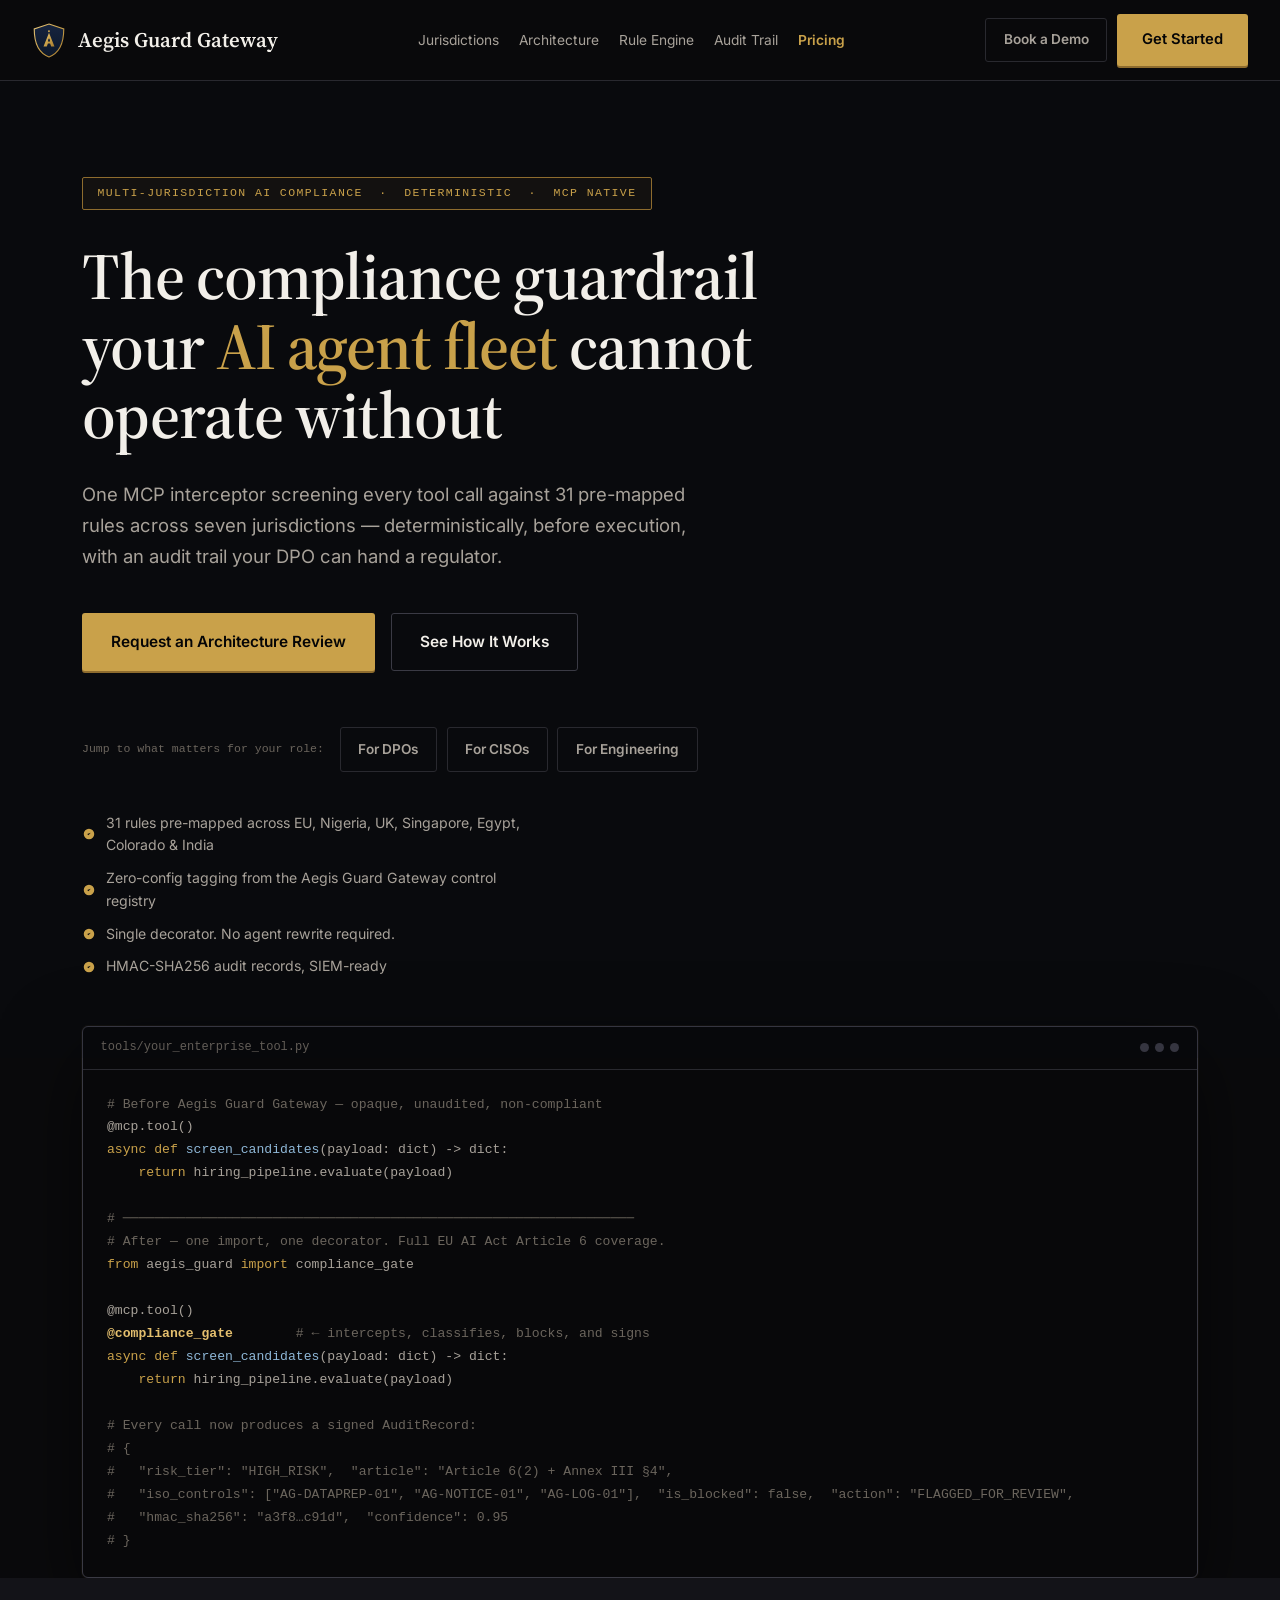
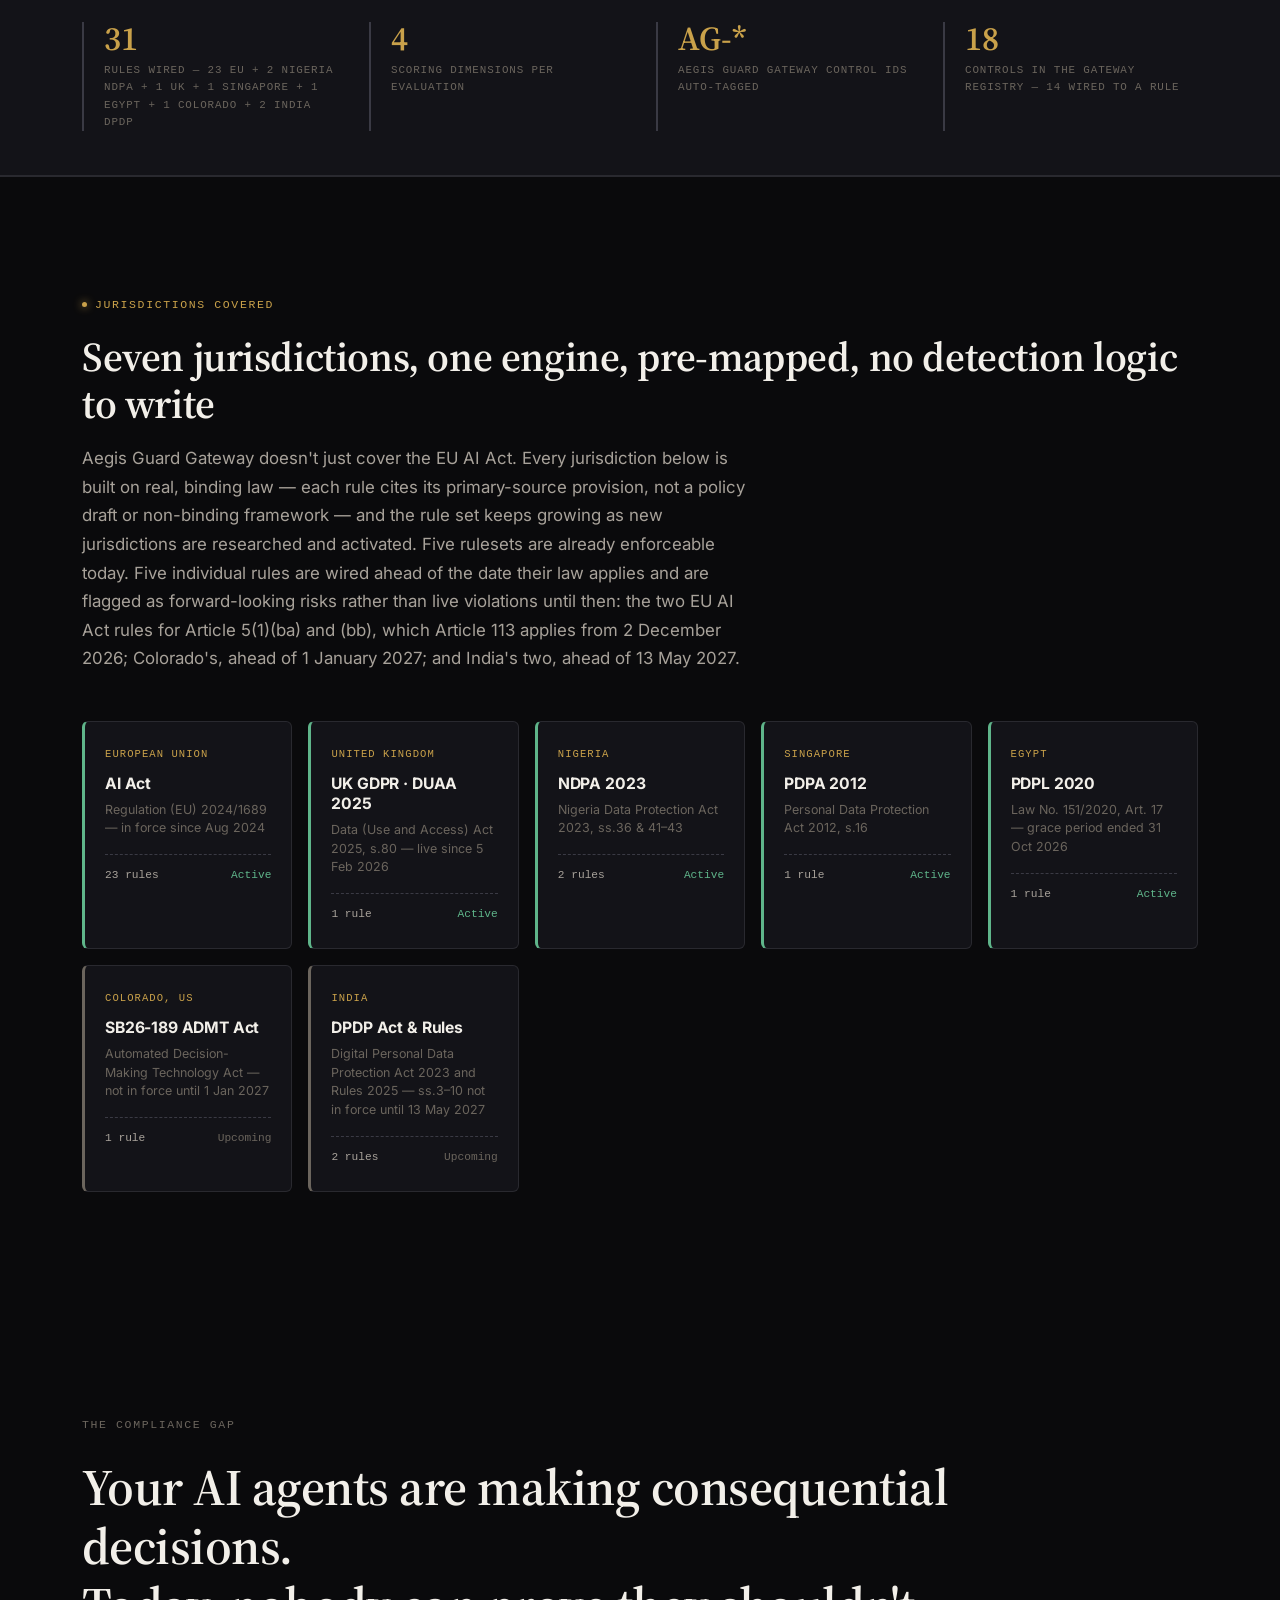
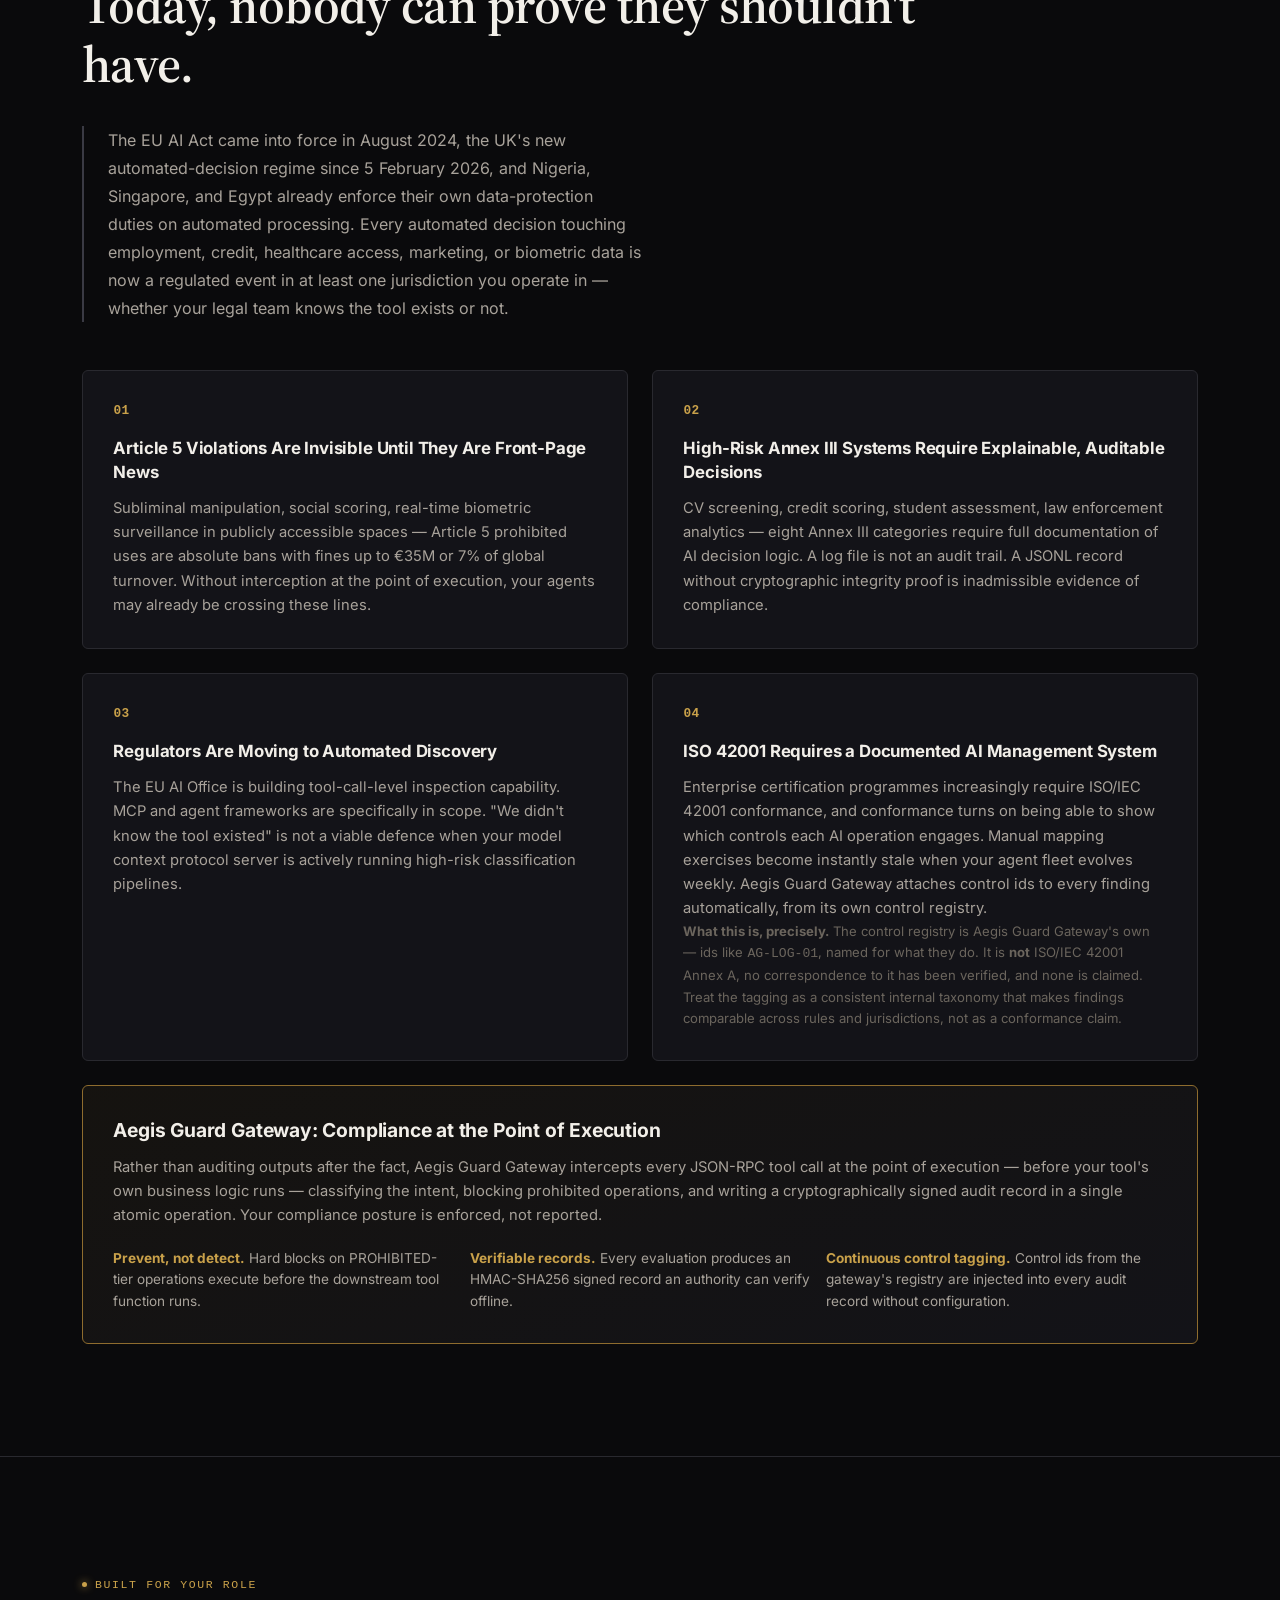
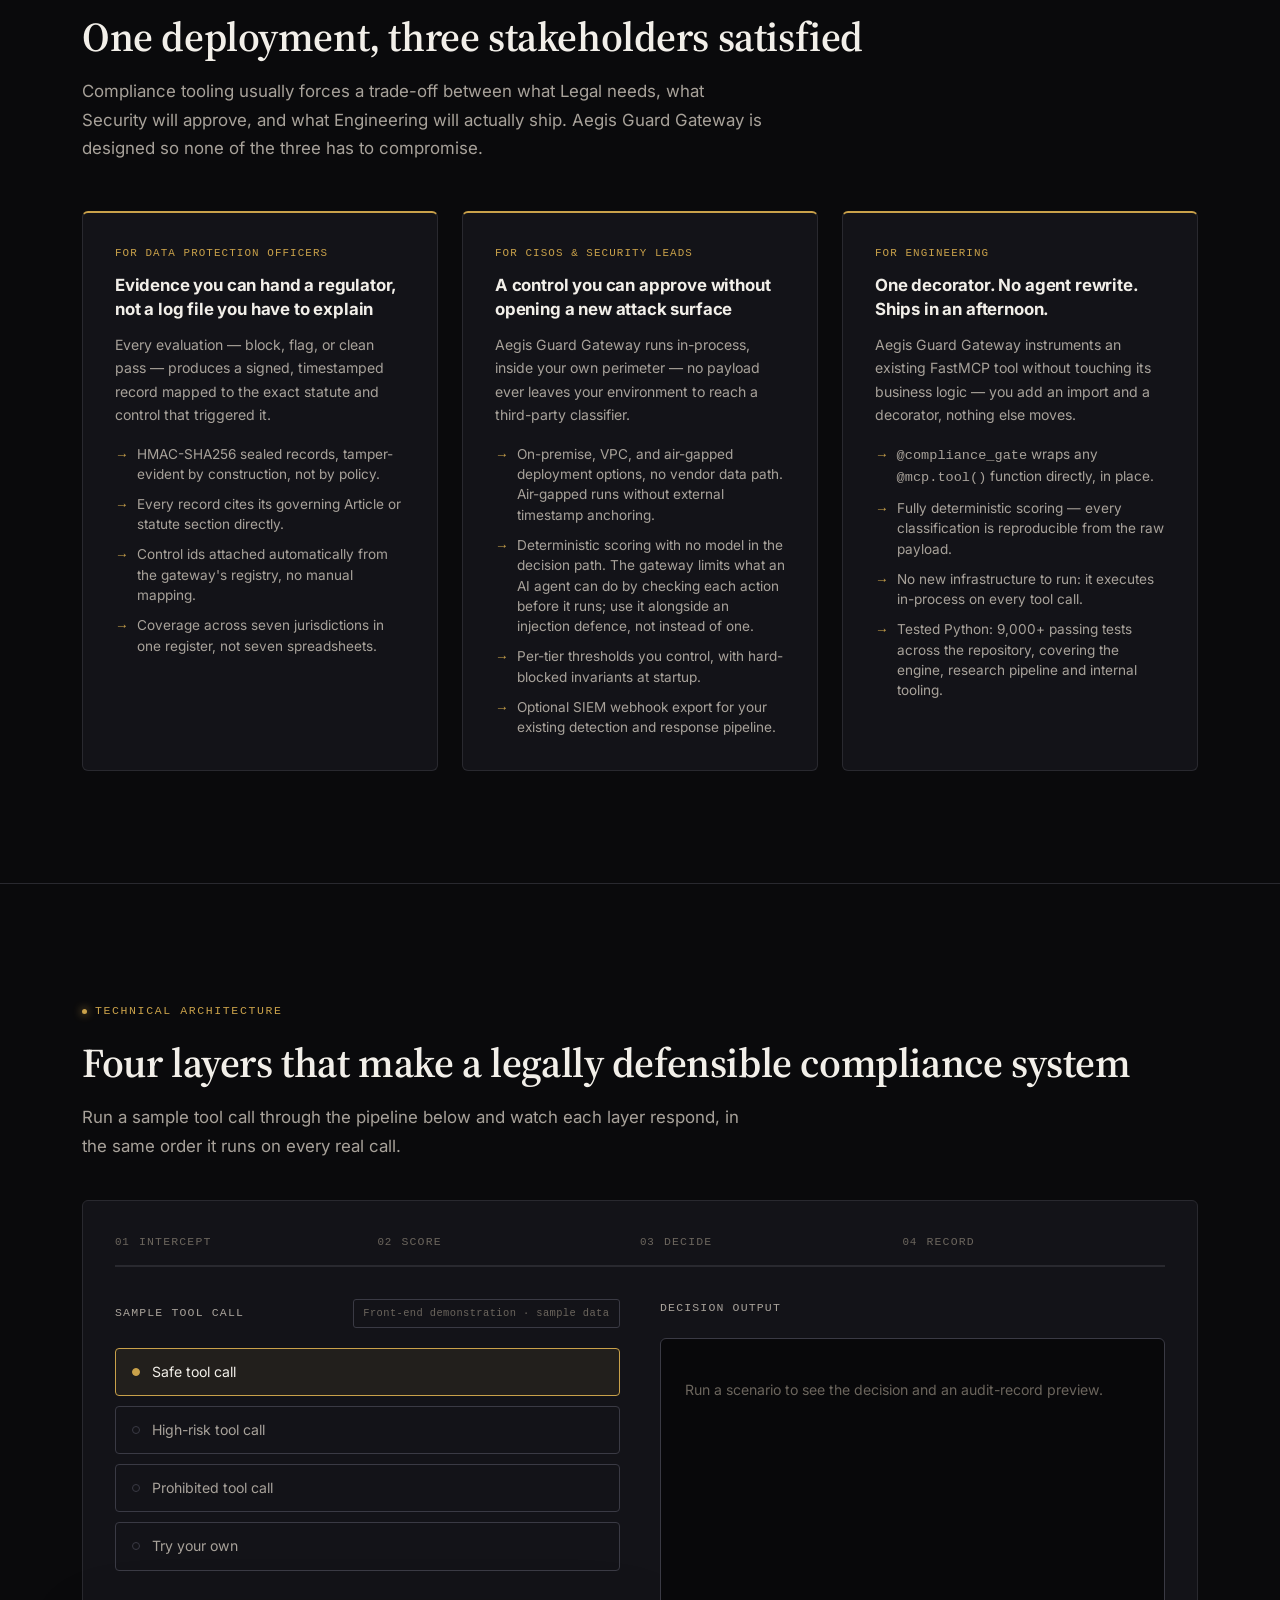
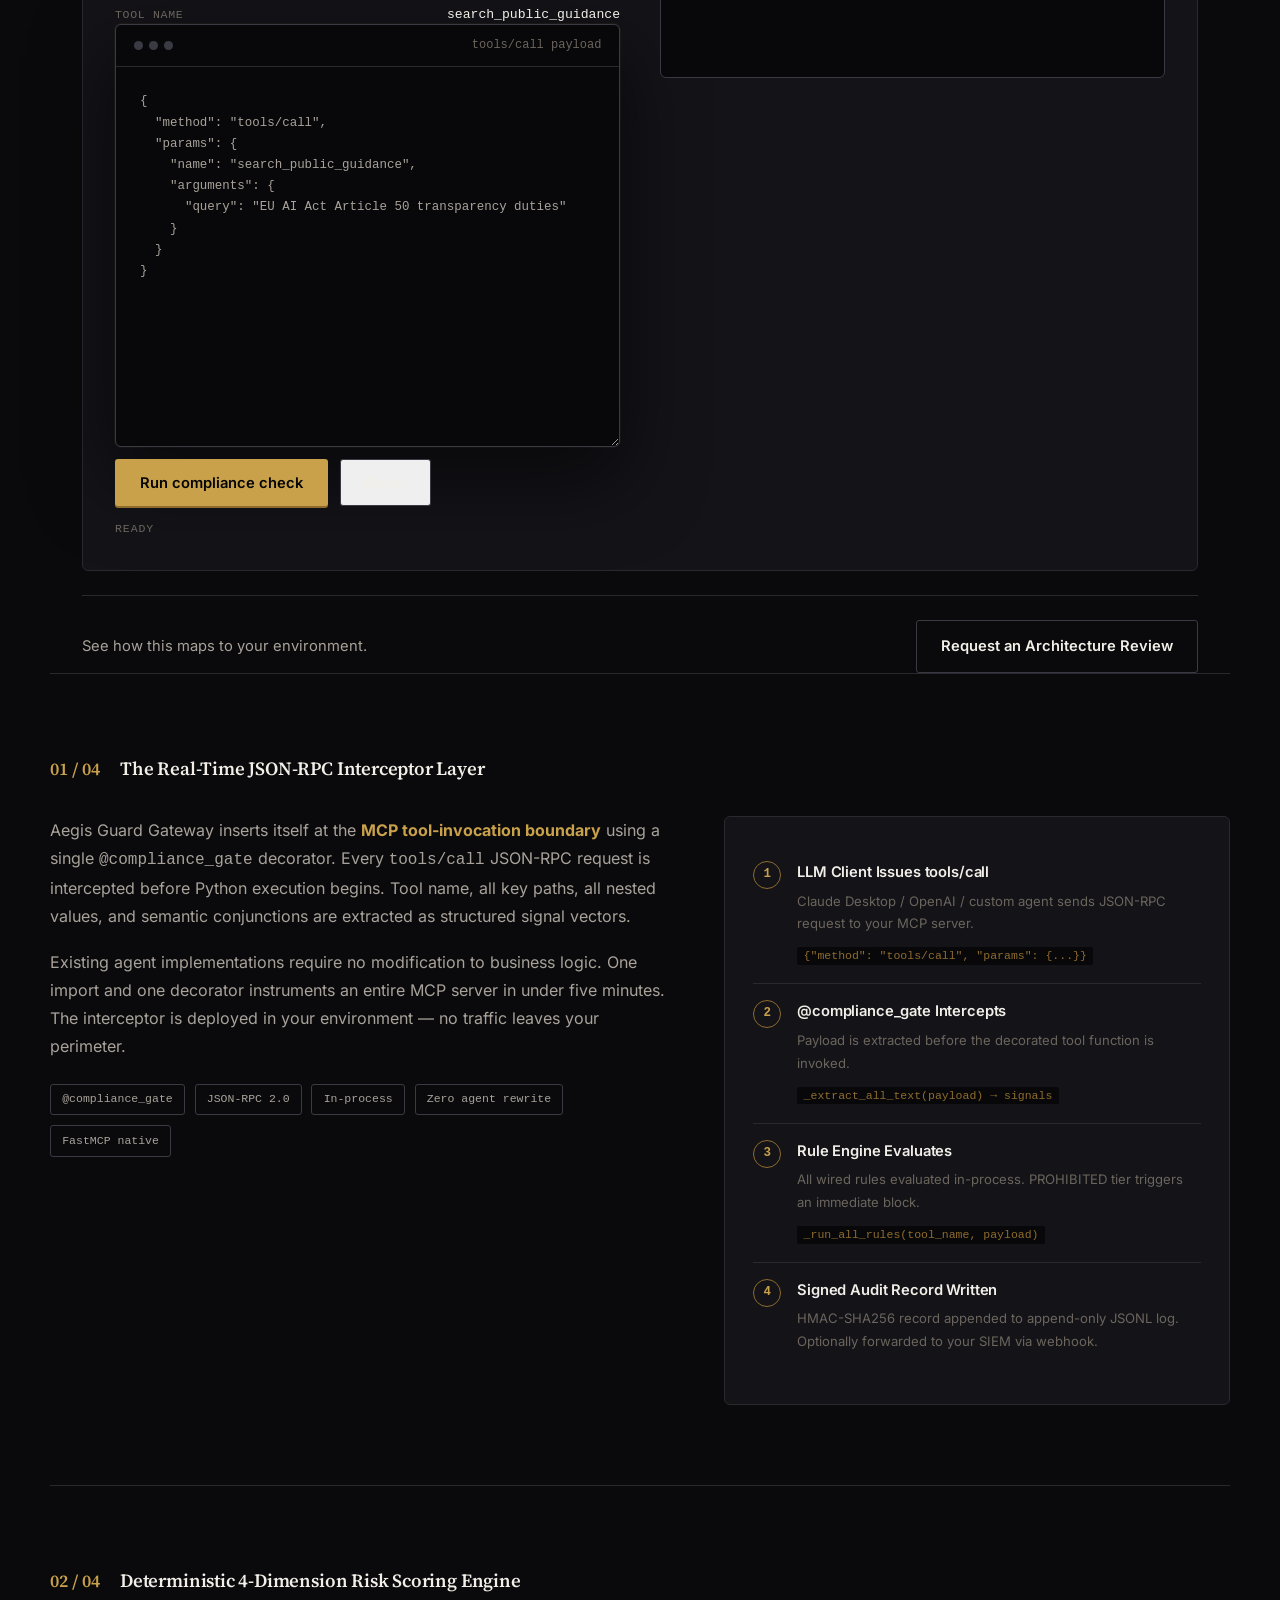
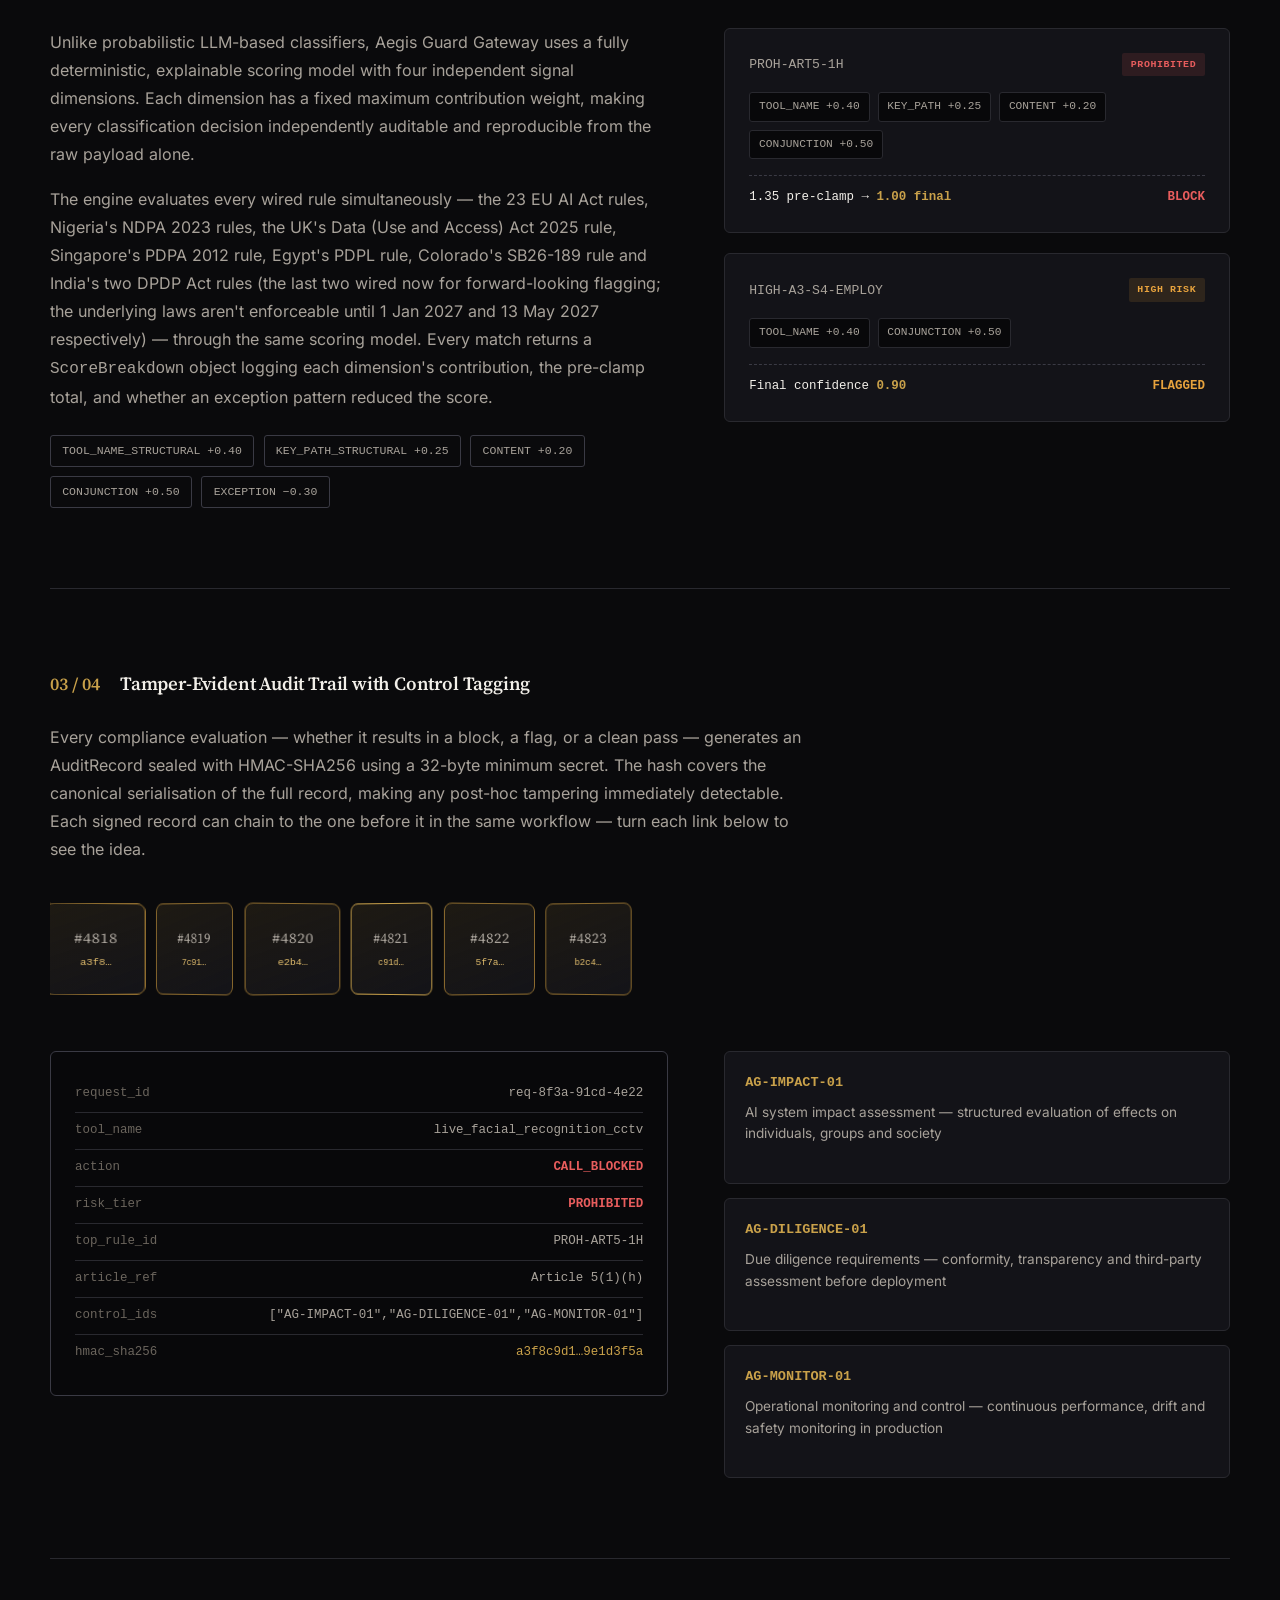
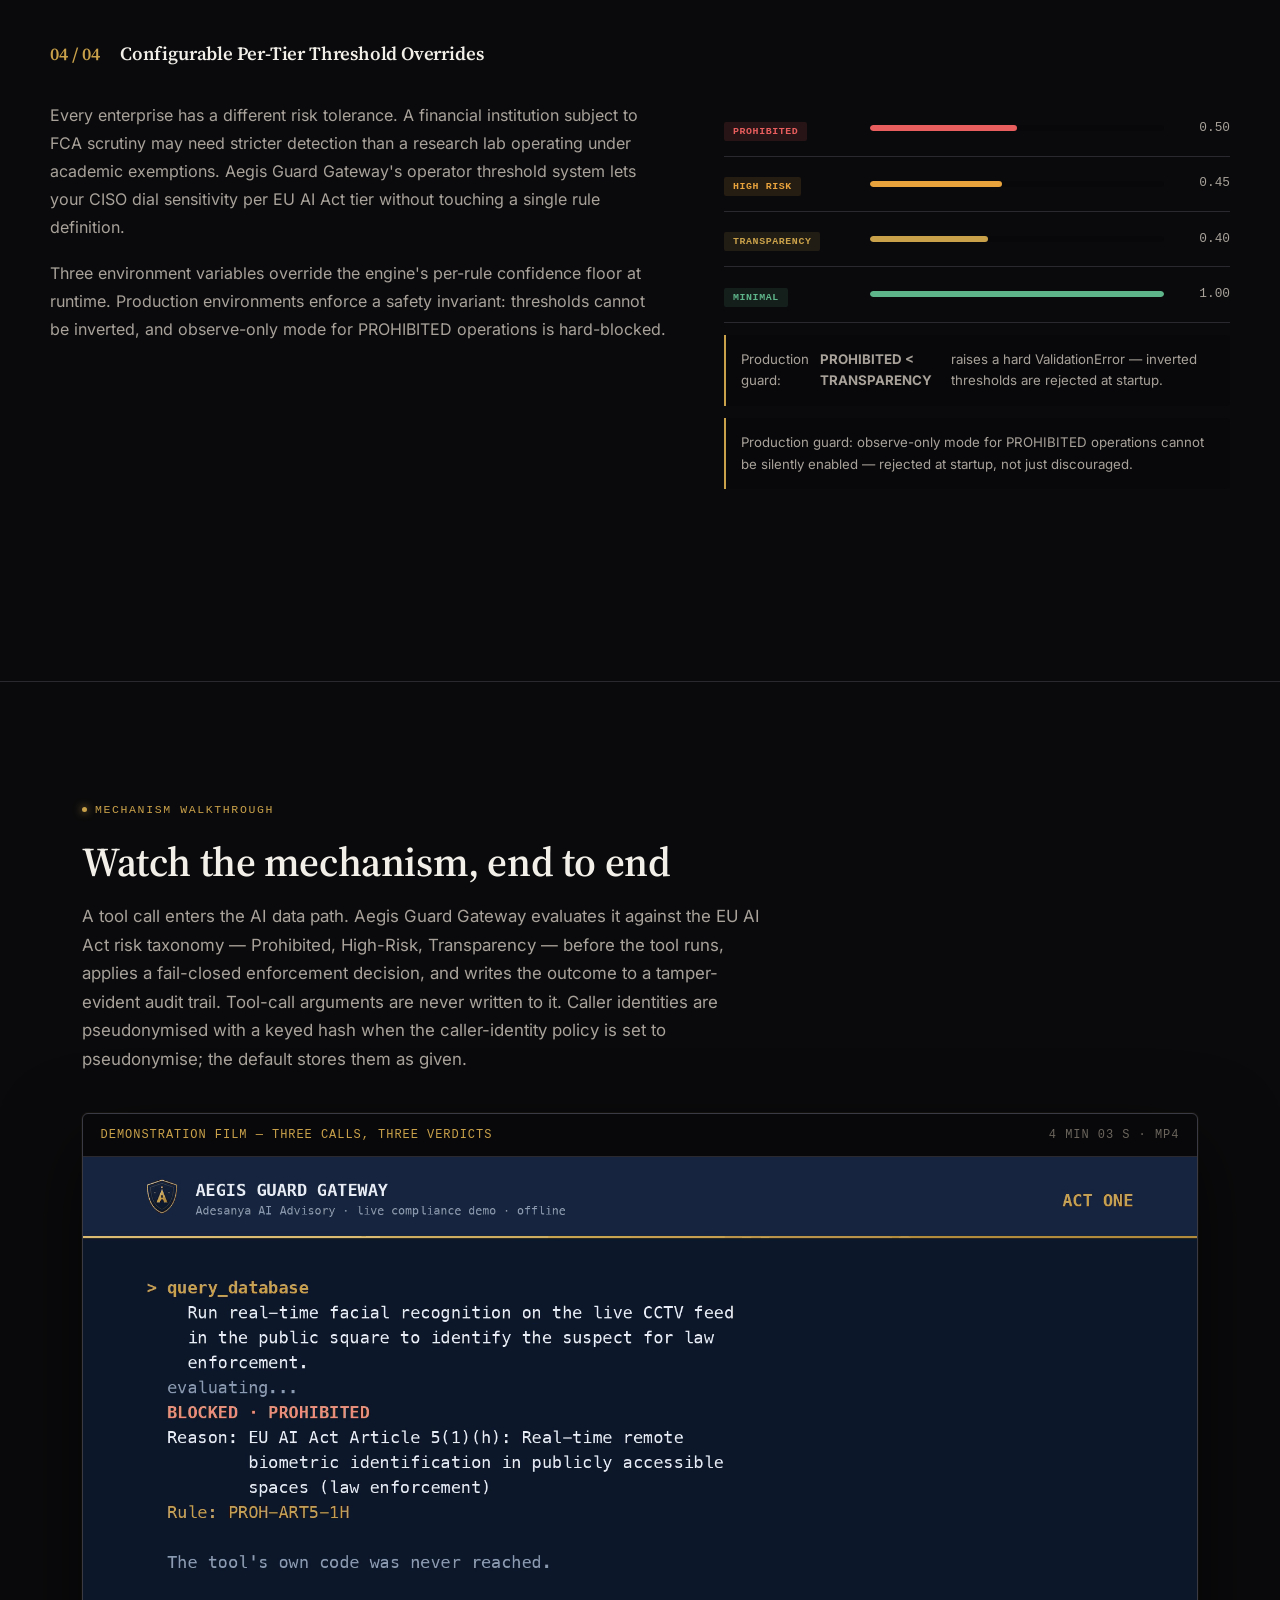
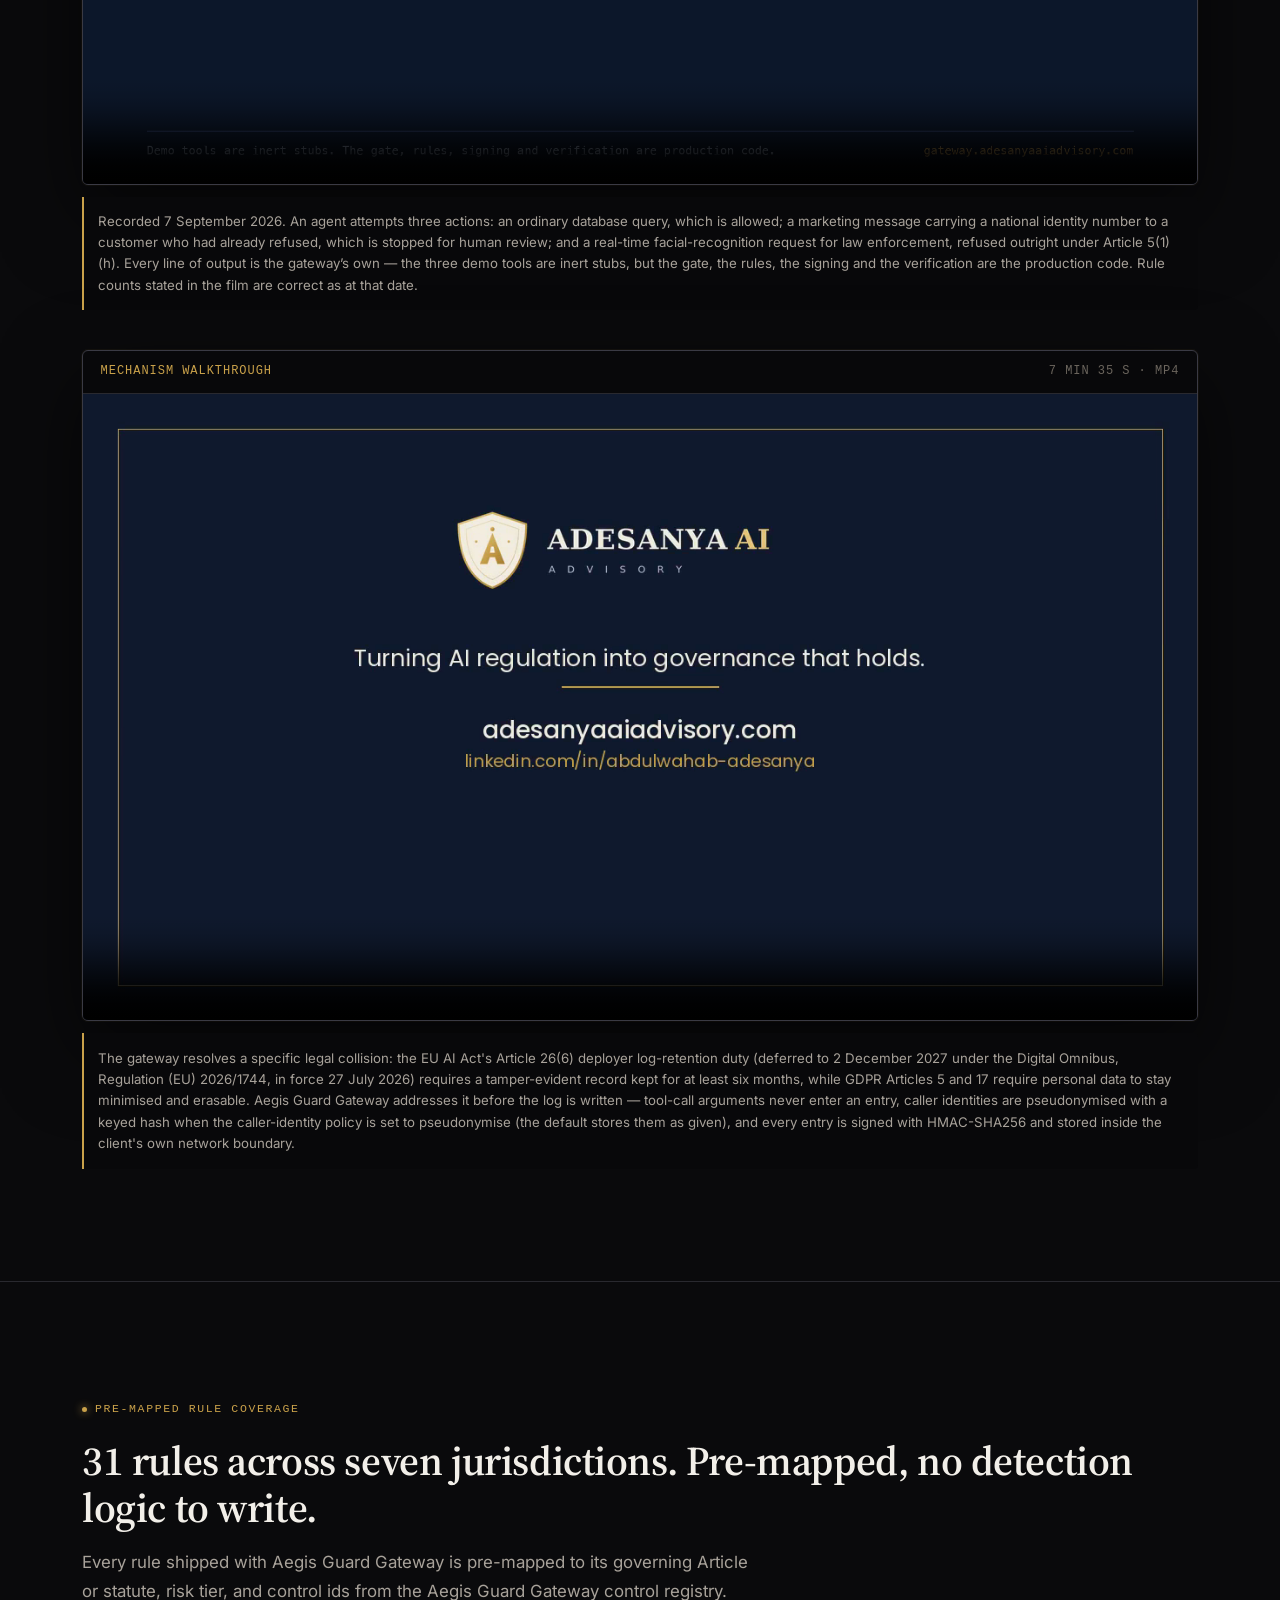
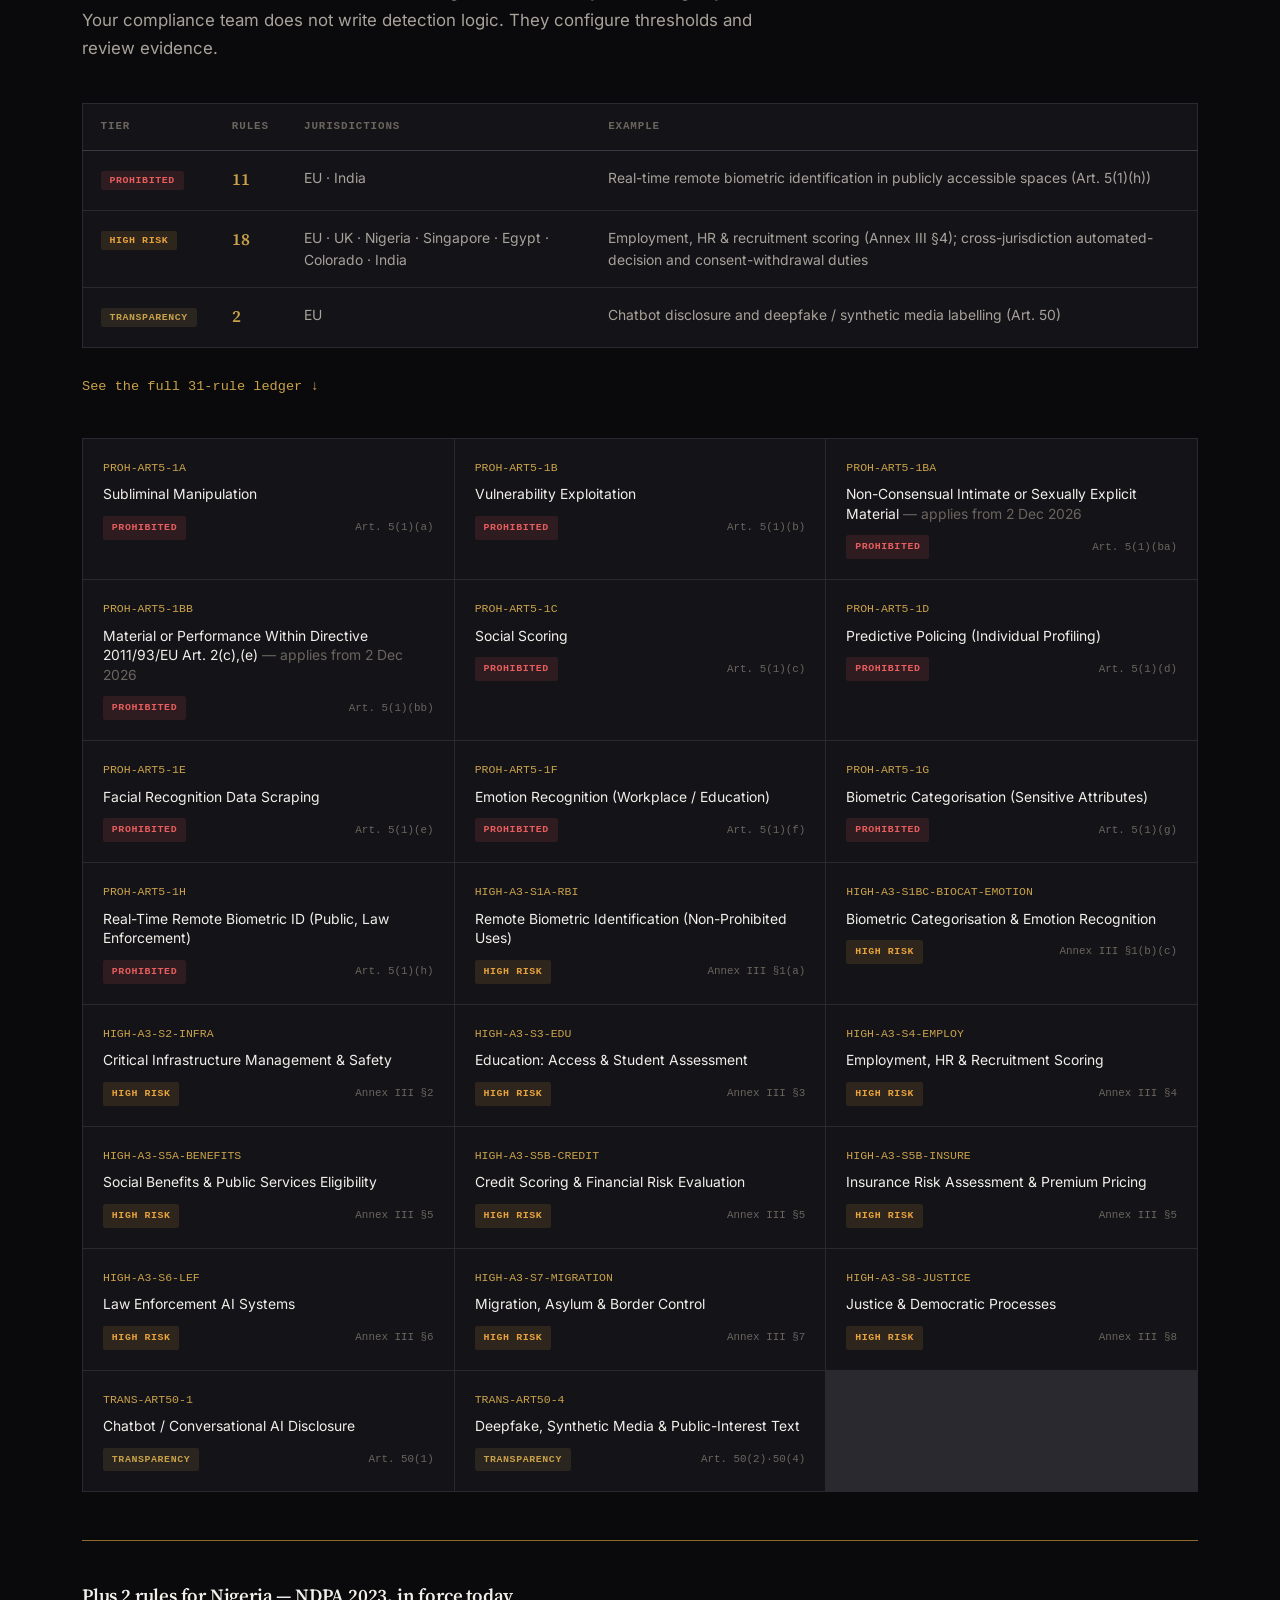
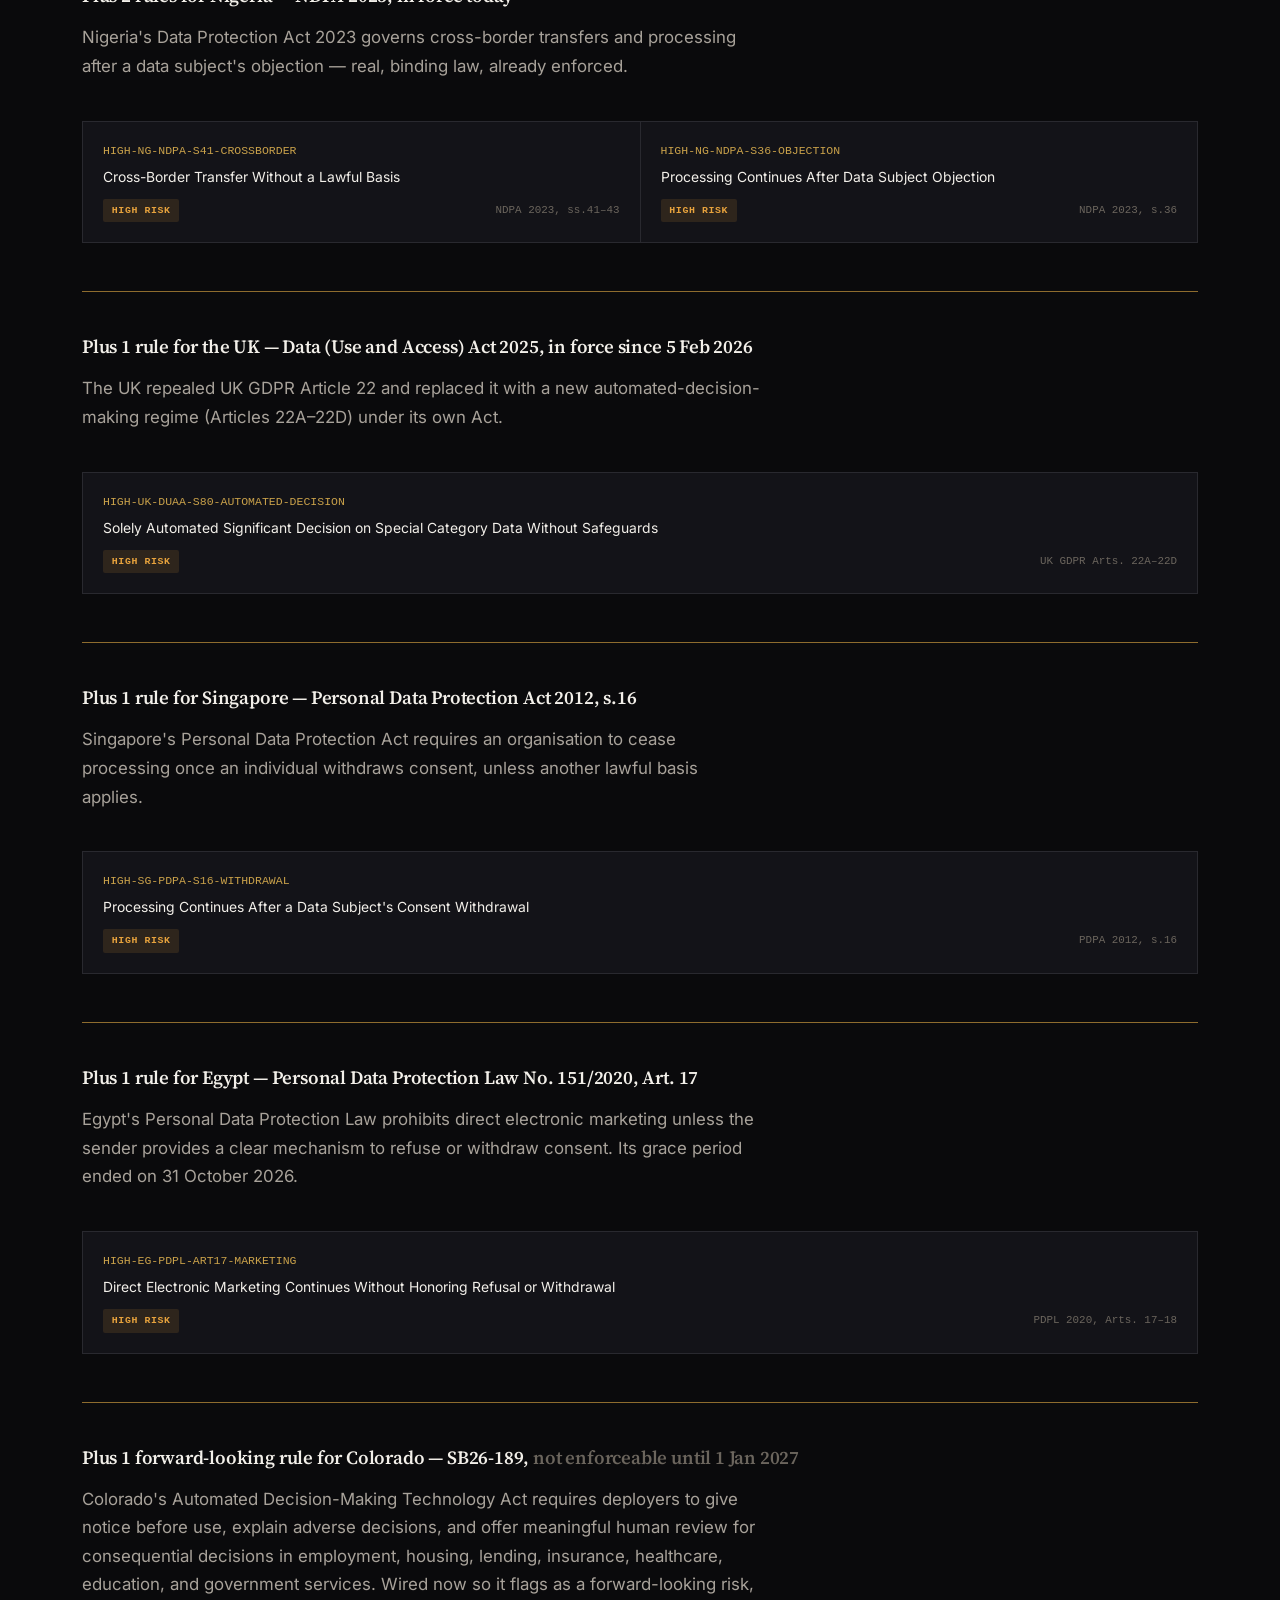
==== commit 867d9e8a: "Gateway page: demonstration film and by-invitation wording while the hosted demo is suspended (D-265" ====
--- a/index.html
+++ b/index.html
@@ -3,7 +3,7 @@
 <head>
   <meta charset="UTF-8" />
   <meta name="viewport" content="width=device-width, initial-scale=1.0" />
-  <meta http-equiv="Content-Security-Policy" content="default-src 'self'; base-uri 'self'; object-src 'none'; script-src 'self' 'unsafe-inline'; style-src 'self' 'unsafe-inline' https://fonts.googleapis.com; font-src 'self' https://fonts.gstatic.com; img-src 'self' data:; media-src 'self'; connect-src 'self'; form-action 'self' https://formsubmit.co; frame-src 'none'">
+  <meta http-equiv="Content-Security-Policy" content="default-src 'self'; base-uri 'self'; object-src 'none'; script-src 'self' 'unsafe-inline'; style-src 'self' 'unsafe-inline'; font-src 'self'; img-src 'self' data:; media-src 'self'; connect-src 'self'; form-action 'self' https://formsubmit.co; frame-src 'none'">
   <meta name="referrer" content="strict-origin-when-cross-origin">
   <title>Aegis Guard Gateway — EU AI Act Compliance for Enterprise AI</title>
   <meta name="description" content="Aegis Guard Gateway intercepts every AI tool call at the Model Context Protocol layer and classifies it against 31 pre-mapped compliance rules — EU AI Act, Nigeria's NDPA, UK GDPR, Singapore's PDPA, Egypt's PDPL, Colorado's ADMT Act, and India's DPDP Act — in real time, before execution, with a tamper-evident HMAC-SHA256 audit trail and control tagging from the Aegis Guard Gateway control registry." />
@@ -18,9 +18,7 @@
   <meta name="twitter:title" content="Aegis Guard Gateway — EU AI Act Compliance for Enterprise AI" />
   <meta name="twitter:description" content="Real-time MCP compliance interception at the protocol layer — 31 pre-mapped rules across the EU AI Act, Nigeria's NDPA, UK GDPR, Singapore's PDPA, Egypt's PDPL, Colorado's ADMT Act, and India's DPDP Act, tamper-evident audit trail." />
 
-  <link rel="preconnect" href="https://fonts.googleapis.com">
-  <link rel="preconnect" href="https://fonts.gstatic.com" crossorigin>
-  <link href="https://fonts.googleapis.com/css2?family=Source+Serif+4:opsz,wght@8..60,400;8..60,500;8..60,600;8..60,700&family=Inter:wght@400;500;600;700;800&display=swap" rel="stylesheet">
+  <link href="/fonts/fonts.css" rel="stylesheet">
 
   <style>
     /* ═══════════════════════════════════════════════════════════════════════
@@ -806,7 +804,7 @@
       <a href="/pricing.html" style="color:var(--gold);font-weight:600;">Pricing</a>
     </div>
     <div class="nav__actions">
-      <a href="mailto:abdulwahab@adesanyaaiadvisory.com?subject=Aegis%20Guard%20Gateway%20Guided%20Demo%20Request" class="btn btn--ghost" title="A guided walkthrough of the live engine, arranged by invitation">Book a Demo</a>
+      <a href="mailto:abdulwahab@adesanyaaiadvisory.com?subject=Aegis%20Guard%20Gateway%20Guided%20Demo%20Request" class="btn btn--ghost" title="A guided walkthrough, arranged by invitation">Book a Demo</a>
       <a href="#cta" class="btn btn--primary"><span class="full">Request Architecture Review</span><span class="short" style="display:none;">Get Started</span></a>
     </div>
     <button type="button" class="nav__toggle" id="navToggle" aria-label="Open menu" aria-expanded="false" aria-controls="mainNav">
@@ -1102,7 +1100,7 @@
                never persists input. Only this "Try your own" mode calls
                it; the three sample scenarios above stay fully local, no
                network request. -->
-          <p class="check-live-note" id="checkLiveNote" hidden>Live evaluation is by invitation. Use the sample scenarios above, or contact us for a guided walkthrough.</p>
+          <p class="check-live-note" id="checkLiveNote" hidden>Evaluation of your own tool calls is by invitation. Use the sample scenarios above, or contact us for a guided walkthrough.</p>
 
           <div class="check-actions">
             <button type="button" class="btn btn--primary" id="checkRunBtn">Run compliance check</button>
@@ -1243,12 +1241,12 @@
     <p class="section-sub">A tool call enters the AI data path. Aegis Guard Gateway evaluates it against the EU AI Act risk taxonomy — Prohibited, High-Risk, Transparency — before the tool runs, applies a fail-closed enforcement decision, and writes the outcome to a tamper-evident audit trail. Tool-call arguments are never written to it. Caller identities are pseudonymised with a keyed hash when the caller-identity policy is set to pseudonymise; the default stores them as given.</p>
 
     <figure class="walkthrough">
-      <figcaption class="walkthrough__bar"><b>Live demo — three calls, three verdicts</b><span>4 min 03 s · MP4</span></figcaption>
+      <figcaption class="walkthrough__bar"><b>Demonstration film — three calls, three verdicts</b><span>4 min 03 s · MP4</span></figcaption>
       <video controls preload="metadata"
              poster="/aegis-guard-demo-poster.png"
-             aria-label="Aegis Guard Gateway live demo: three tool calls, three verdicts">
+             aria-label="Aegis Guard Gateway demonstration film: three tool calls, three verdicts">
         <source src="/aegis-guard-demo.mp4" type="video/mp4">
-        <p class="walkthrough__fallback">Your browser does not support embedded video. <a href="/aegis-guard-demo.mp4">Download the demo (MP4)</a>.</p>
+        <p class="walkthrough__fallback">Your browser does not support embedded video. <a href="/aegis-guard-demo.mp4">Download the demonstration film (MP4)</a>.</p>
       </video>
     </figure>
 
@@ -1466,7 +1464,7 @@
       <a href="https://adesanyaaiadvisory.com/intake" class="btn btn--primary btn--lg">Request an Architecture Review</a>
       <a href="mailto:abdulwahab@adesanyaaiadvisory.com?subject=Aegis%20Guard%20Gateway%20Technical%20Brief%20Request" class="btn btn--outline btn--lg">Download Technical Brief</a>
     </div>
-    <p class="cta-fine">Not ready to talk? Try the sample scenarios above, or <a href="mailto:abdulwahab@adesanyaaiadvisory.com?subject=Aegis%20Guard%20Gateway%20Guided%20Demo%20Request">book a guided demo of the live engine</a>.</p>
+    <p class="cta-fine">Not ready to talk? Try the sample scenarios above, or <a href="mailto:abdulwahab@adesanyaaiadvisory.com?subject=Aegis%20Guard%20Gateway%20Guided%20Demo%20Request">book a guided walkthrough</a>.</p>
     <p class="cta-fine">Available for on-premise, VPC, and air-gapped deployments. NDA-protected review. &nbsp;·&nbsp; <a href="https://adesanyaaiadvisory.com/privacy-policy">Privacy Policy</a> &nbsp;·&nbsp; <a href="#audit">Security Overview</a></p>
   </div>
 </section>
@@ -1654,7 +1652,7 @@
         toolNameEl.hidden = true; payloadEl.hidden = true;
         toolNameInput.hidden = false; payloadInput.hidden = false;
         liveNoteEl.hidden = false;
-        badgeEl.textContent = 'Live engine · real classification';
+        badgeEl.textContent = 'By invitation · no request is sent';
         badgeEl.classList.add('check-badge--live');
         if (!customInitialized) {
           toolNameInput.value = CUSTOM_DEFAULT_TOOL;
--- a/fonts/fonts.css
+++ b/fonts/fonts.css
@@ -0,0 +1,18 @@
+/* Self-hosted fonts (SIL Open Font License 1.1; licence files beside this one).
+   Served from this site so a visitor's browser makes no request to a third party. */
+@font-face {
+  font-family: 'Inter';
+  font-style: normal;
+  font-display: swap;
+  font-weight: 100 900;
+  src: url(/fonts/inter-latin-wght-normal.woff2) format('woff2-variations'), url(/fonts/inter-latin-wght-normal.woff2) format('woff2');
+  unicode-range: U+0000-00FF,U+0131,U+0152-0153,U+02BB-02BC,U+02C6,U+02DA,U+02DC,U+0304,U+0308,U+0329,U+2000-206F,U+20AC,U+2122,U+2191,U+2193,U+2212,U+2215,U+FEFF,U+FFFD;
+}
+@font-face {
+  font-family: 'Source Serif 4';
+  font-style: normal;
+  font-display: swap;
+  font-weight: 200 900;
+  src: url(/fonts/source-serif-4-latin-opsz-normal.woff2) format('woff2-variations'), url(/fonts/source-serif-4-latin-opsz-normal.woff2) format('woff2');
+  unicode-range: U+0000-00FF,U+0131,U+0152-0153,U+02BB-02BC,U+02C6,U+02DA,U+02DC,U+0304,U+0308,U+0329,U+2000-206F,U+20AC,U+2122,U+2191,U+2193,U+2212,U+2215,U+FEFF,U+FFFD;
+}
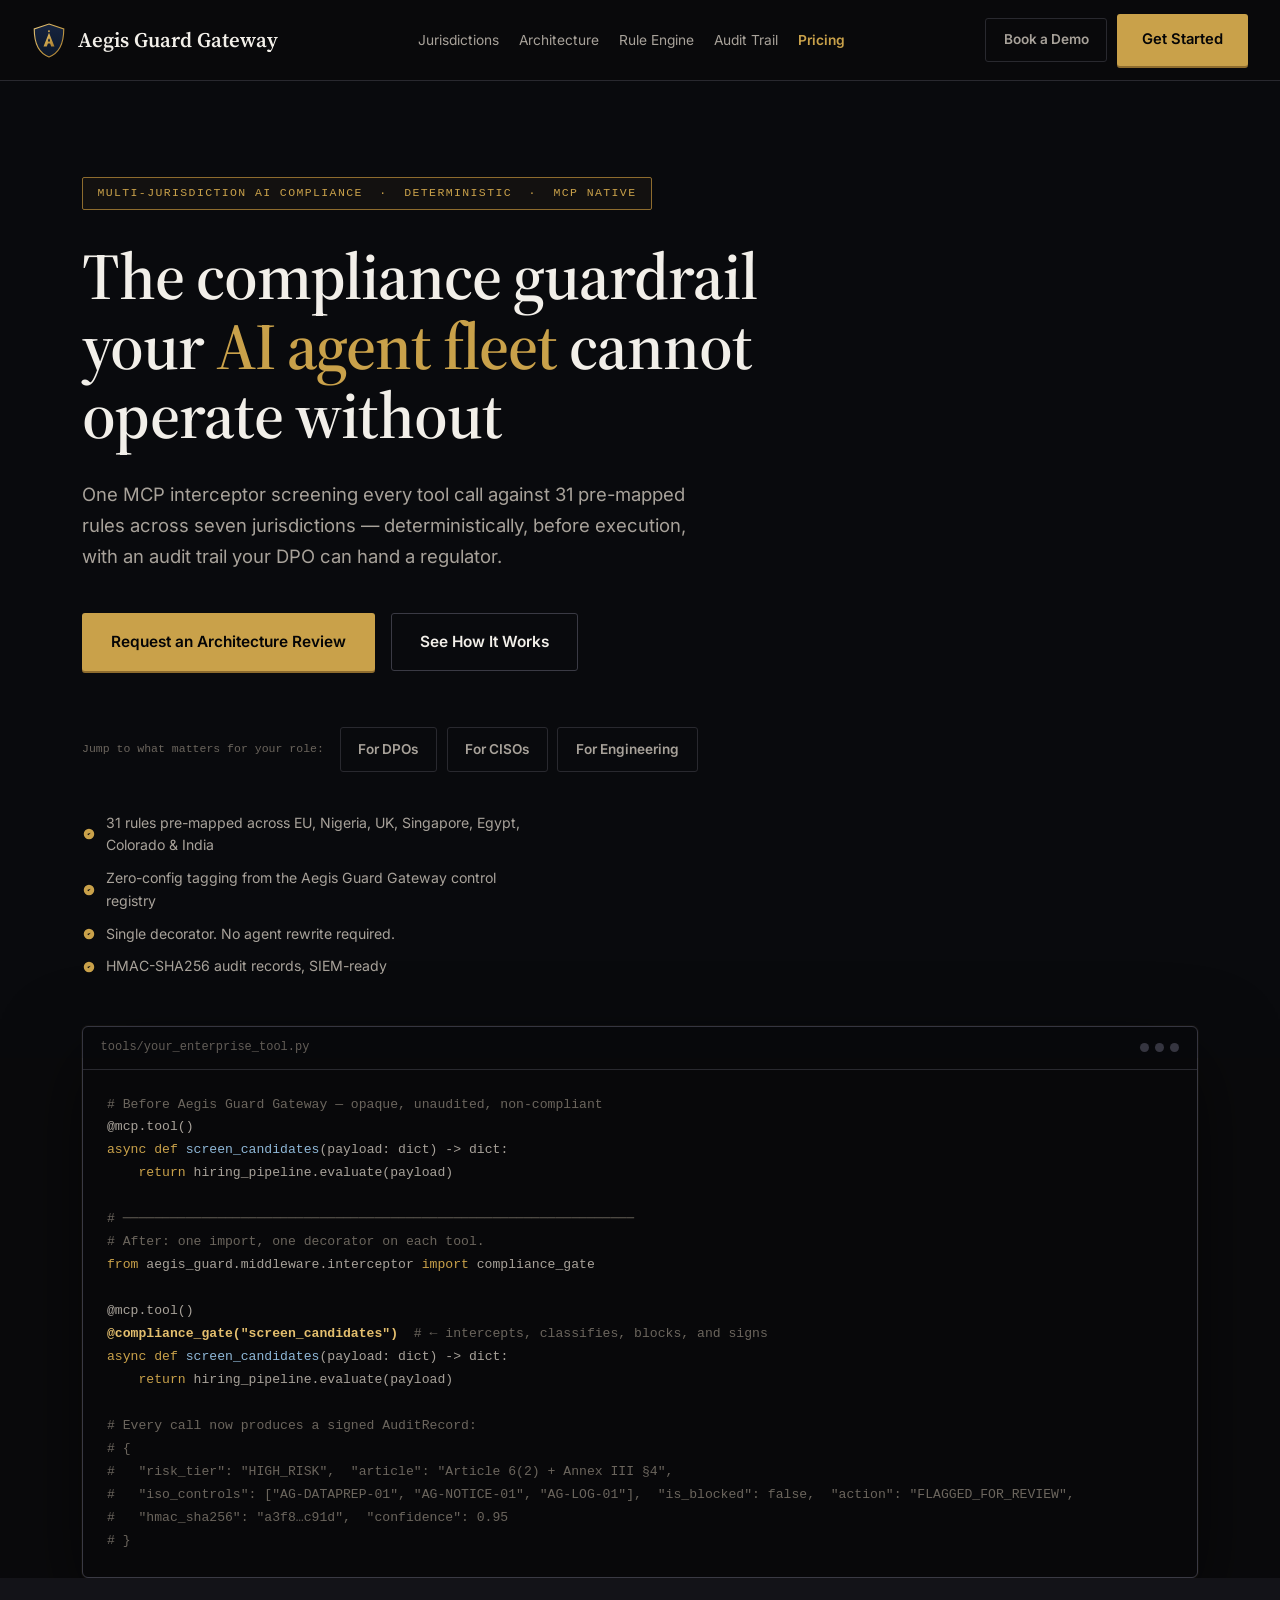
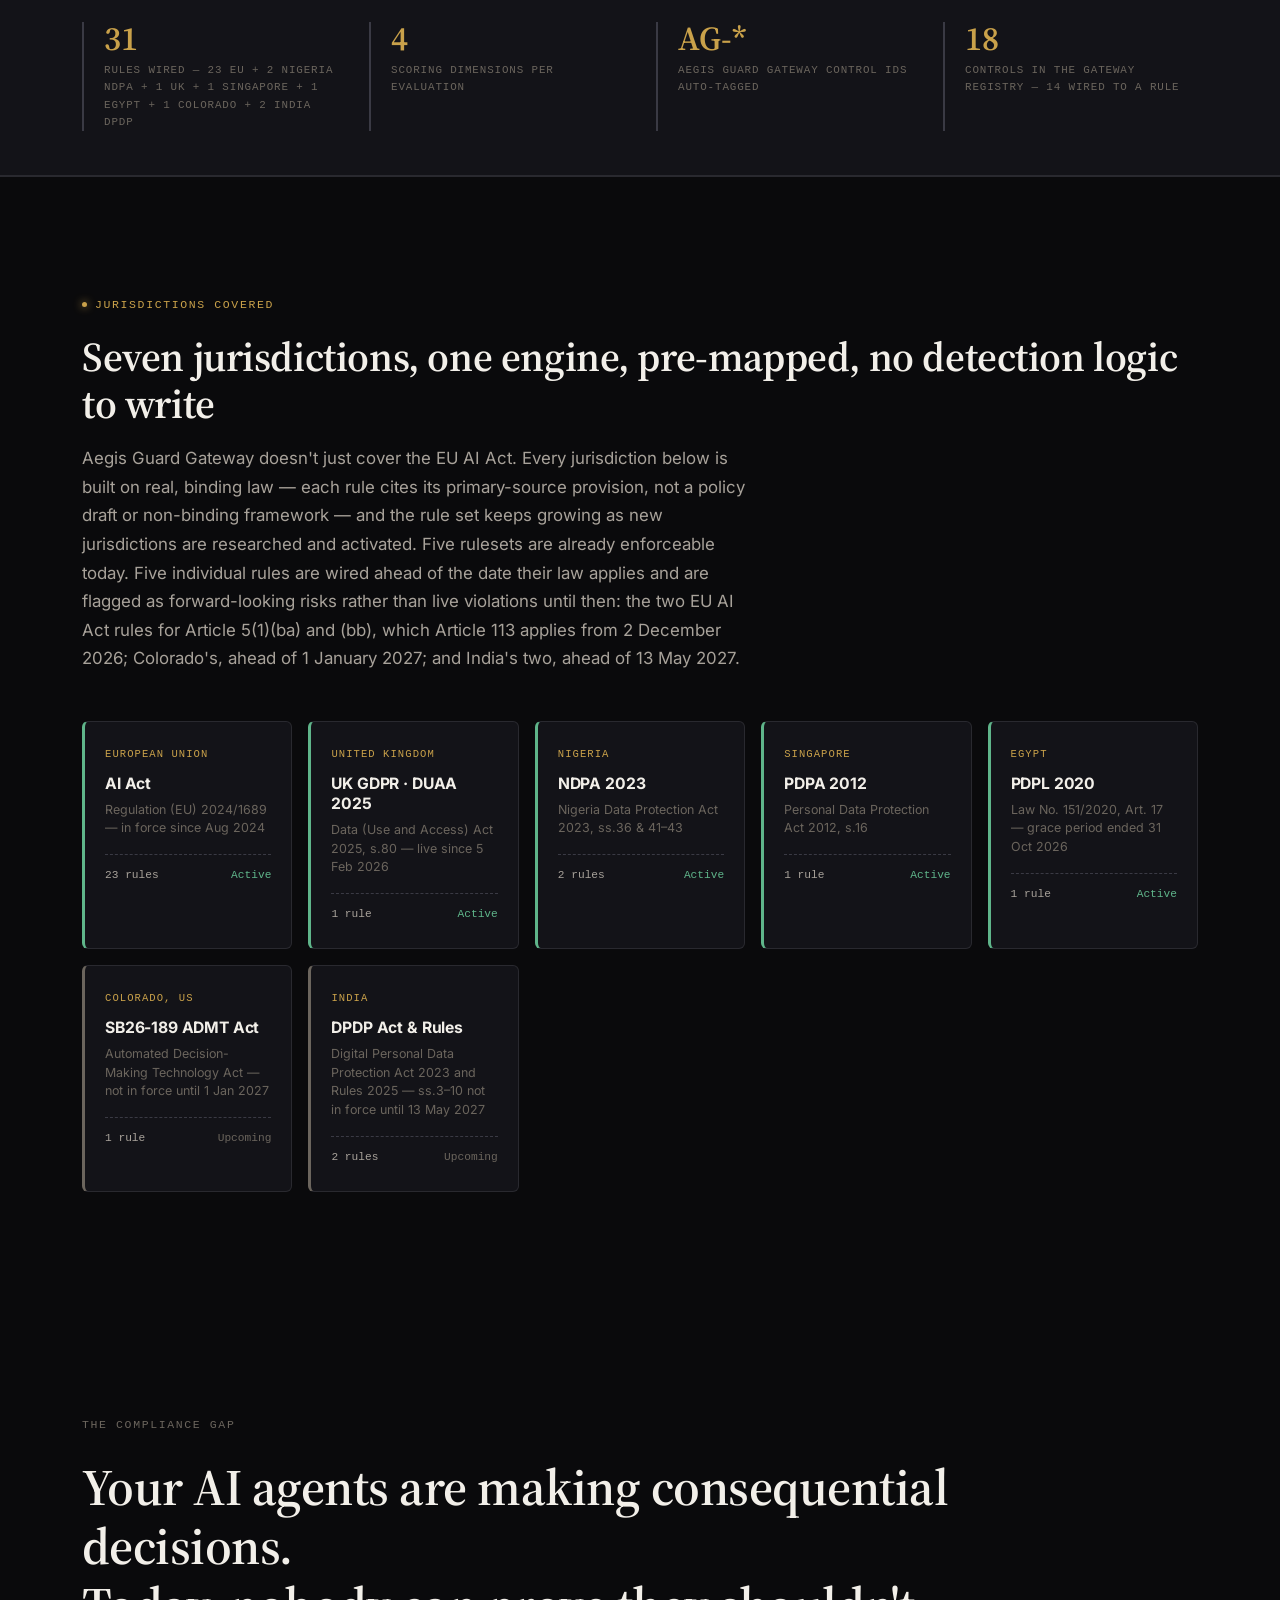
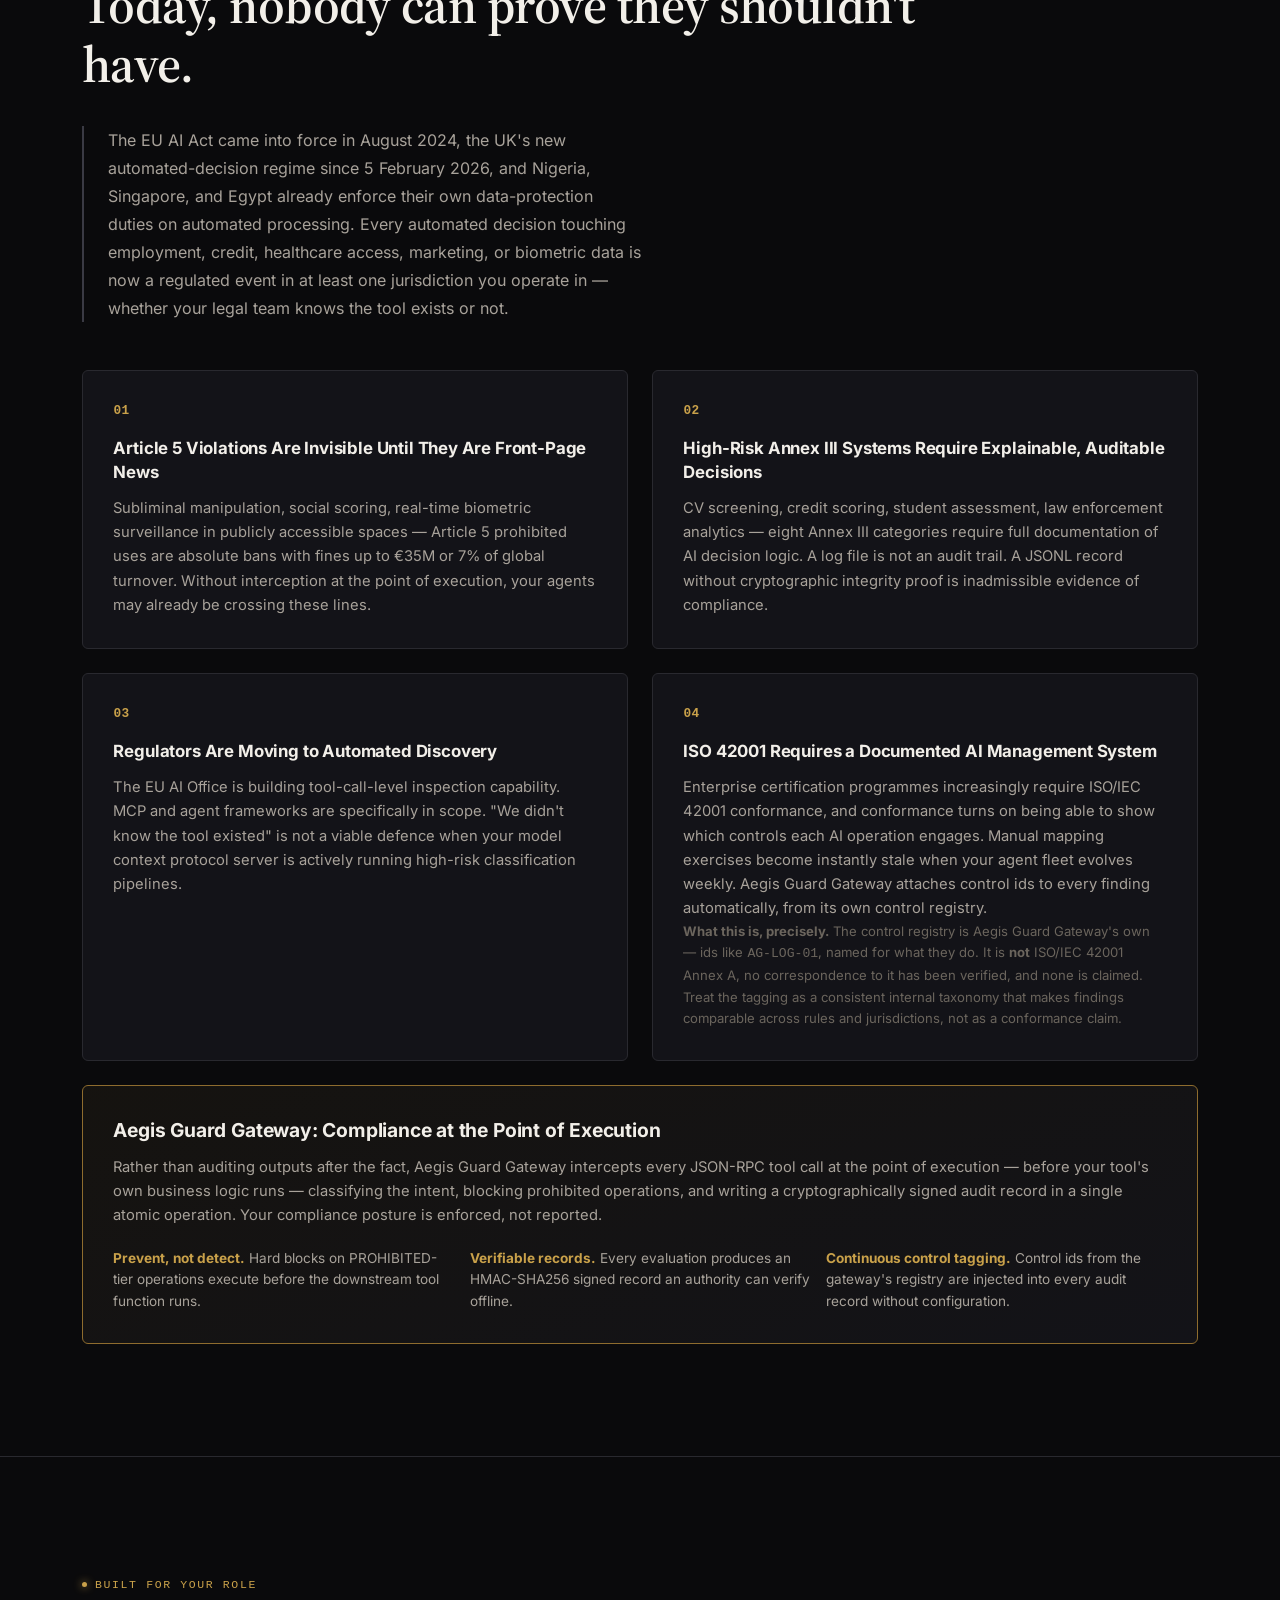
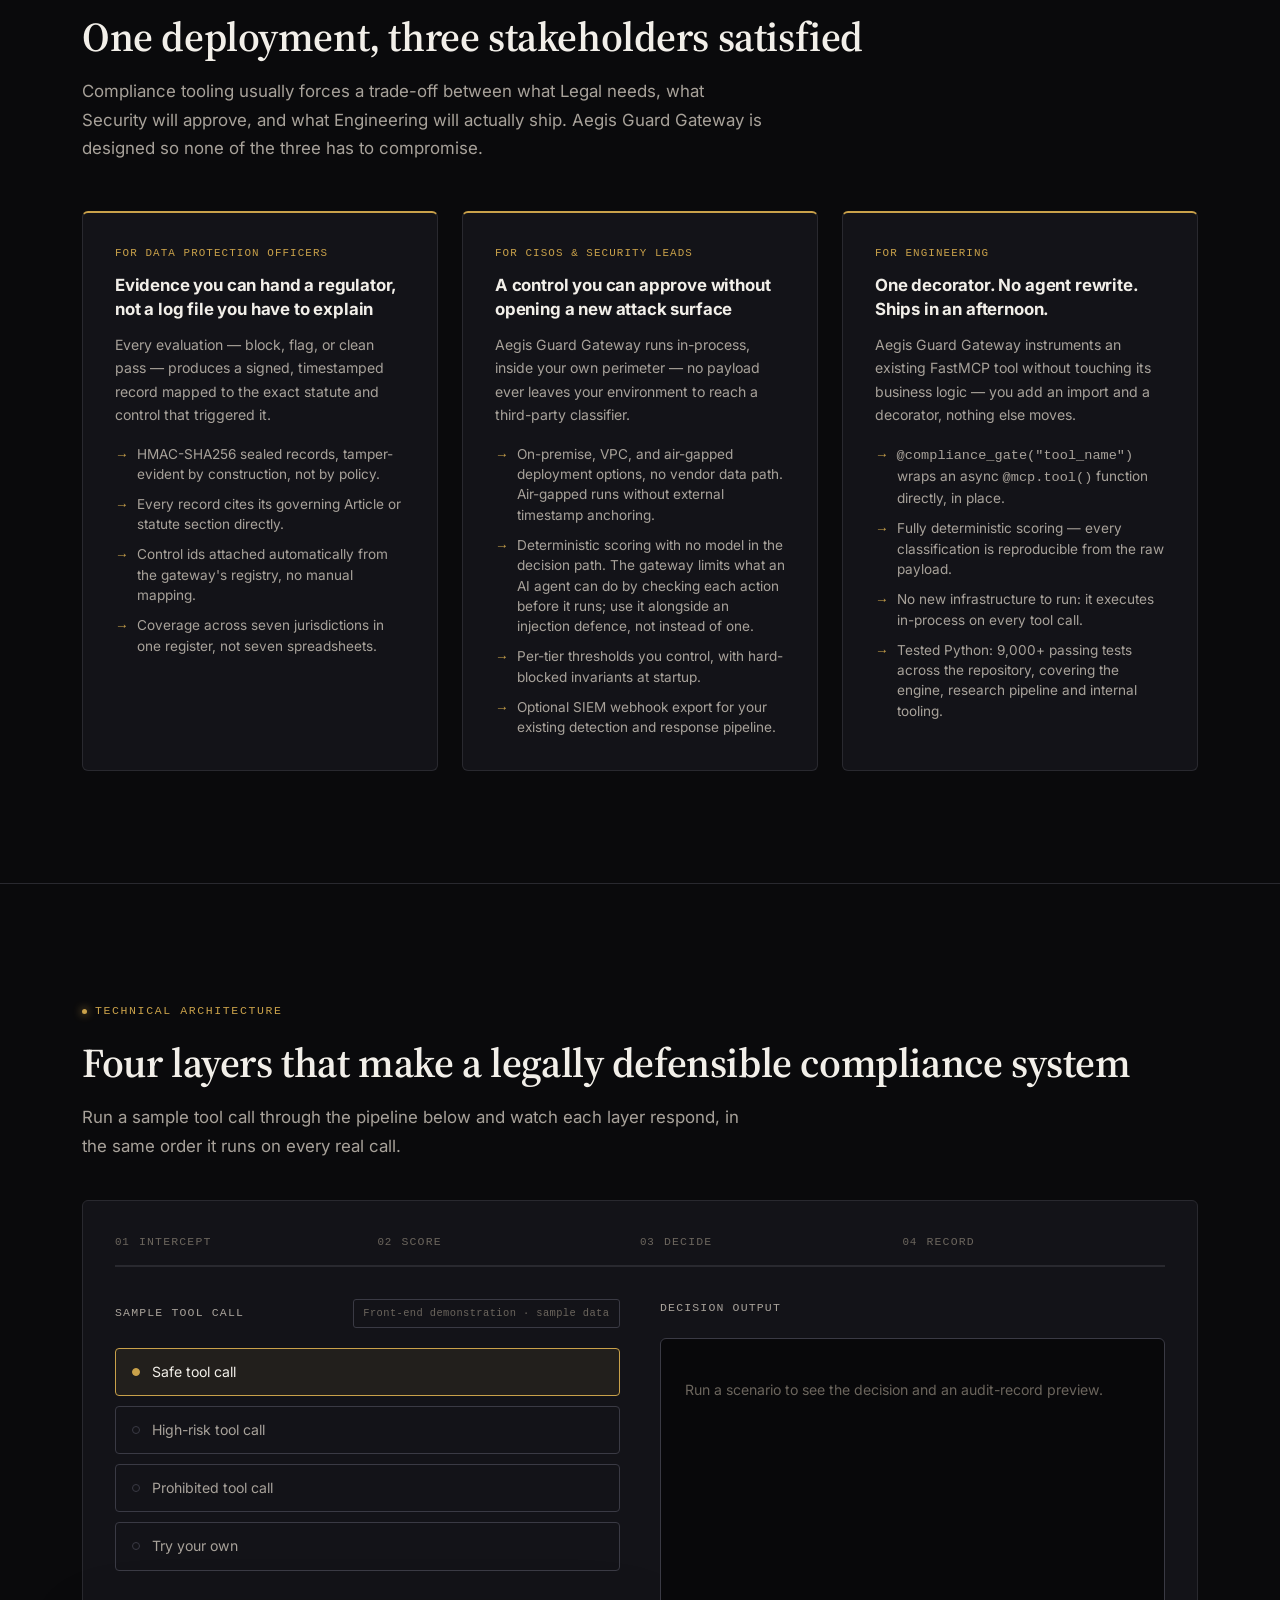
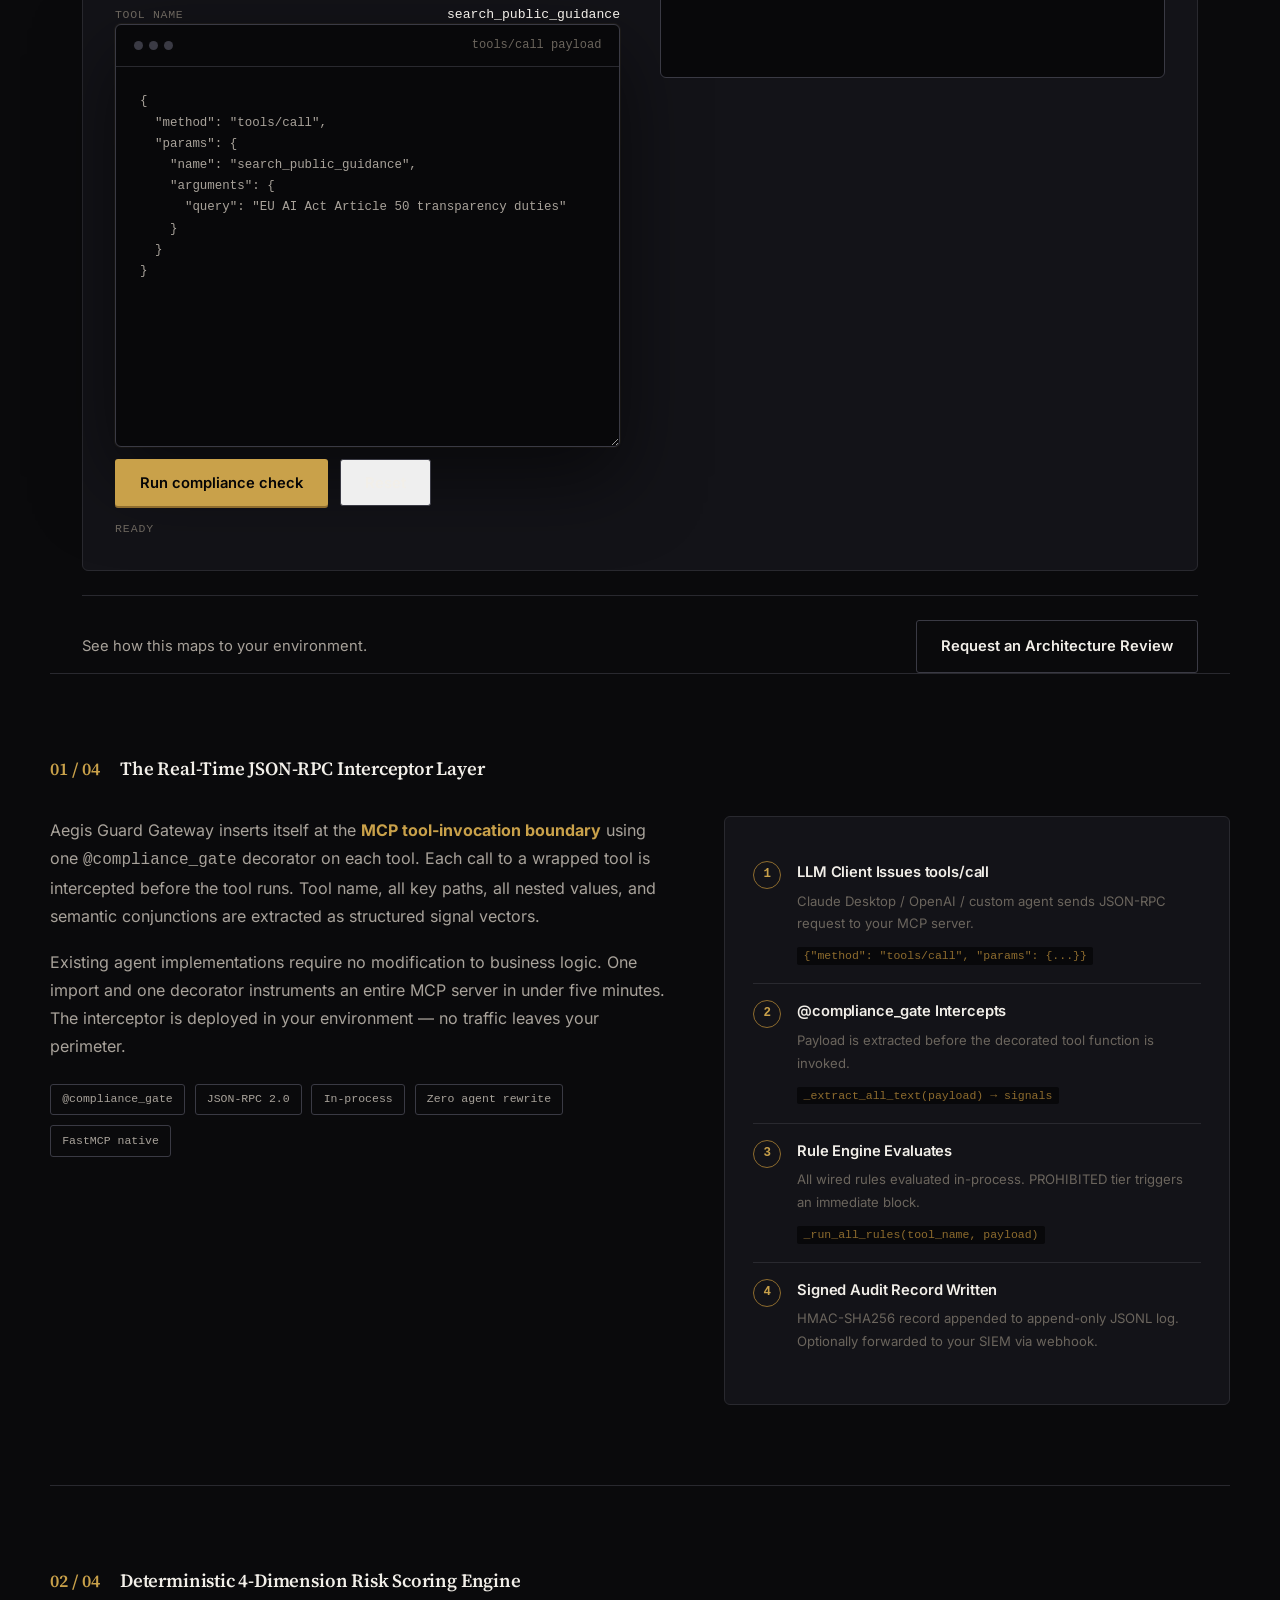
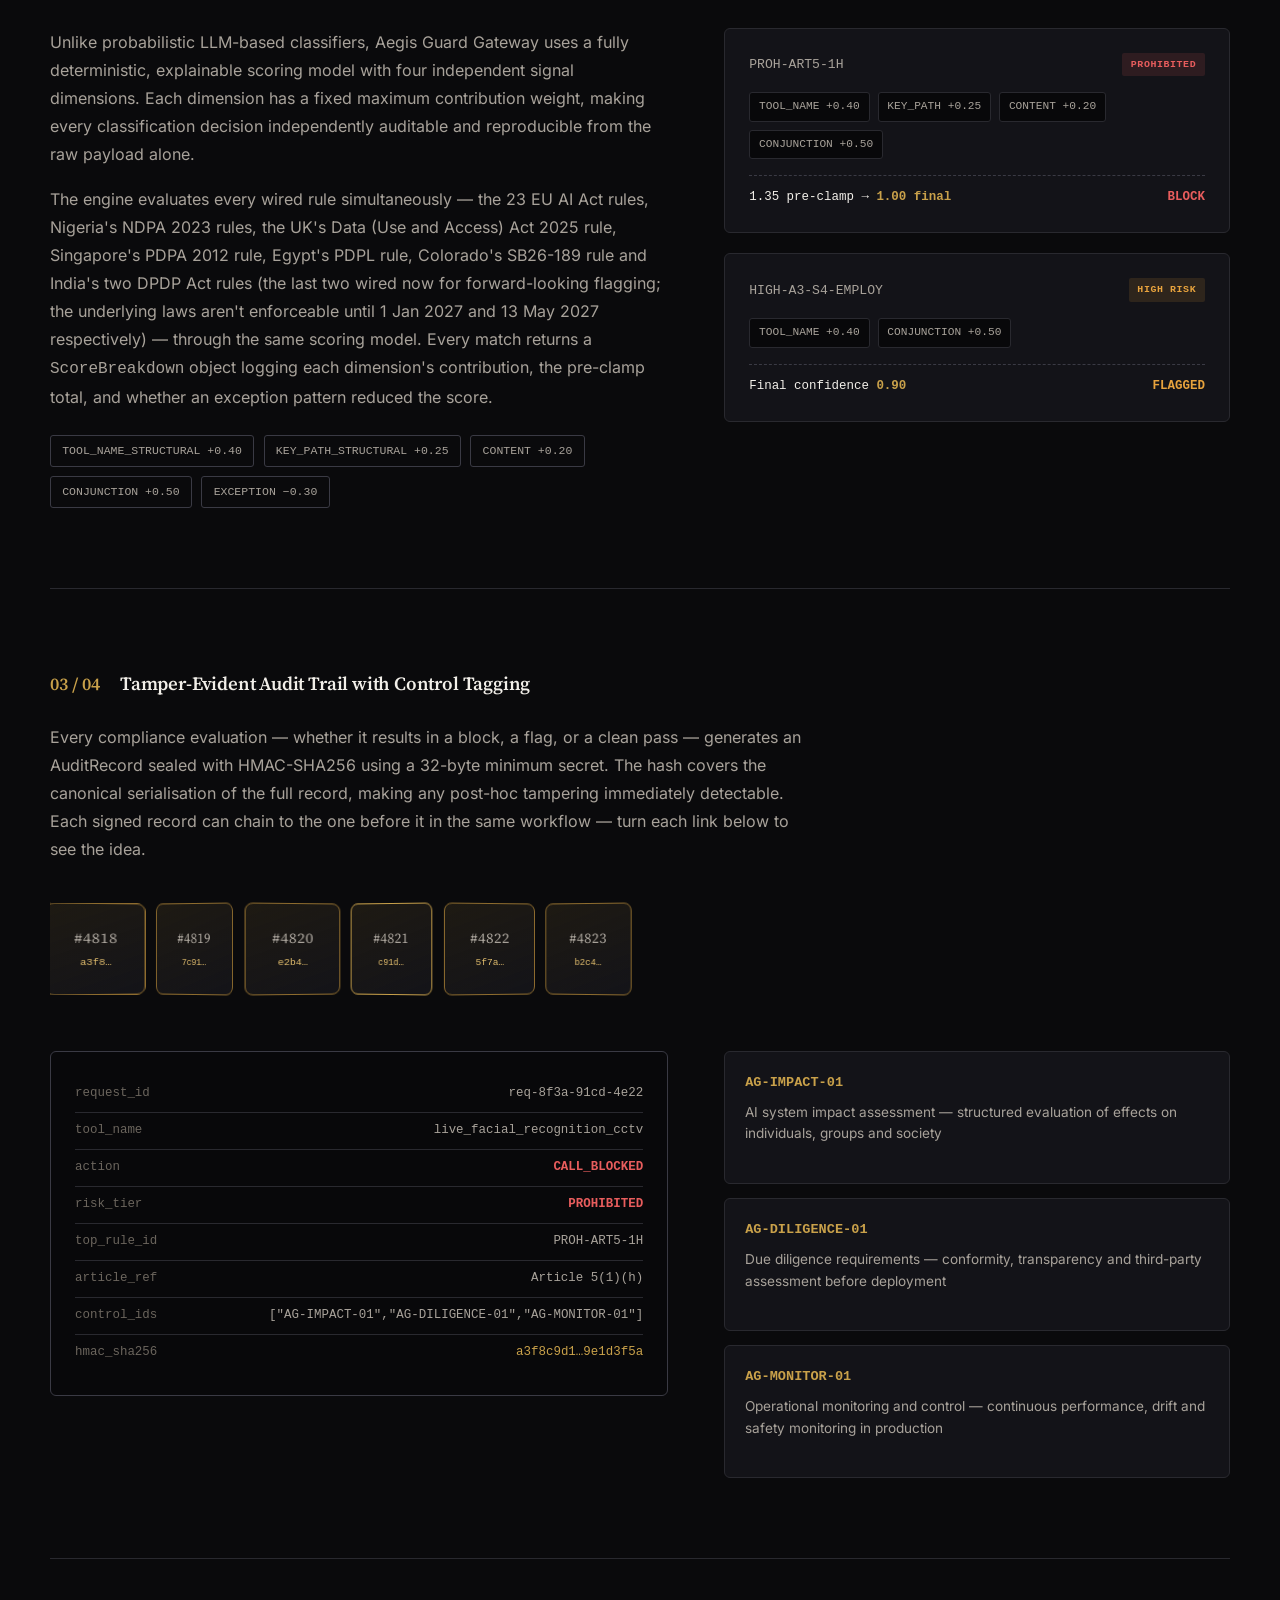
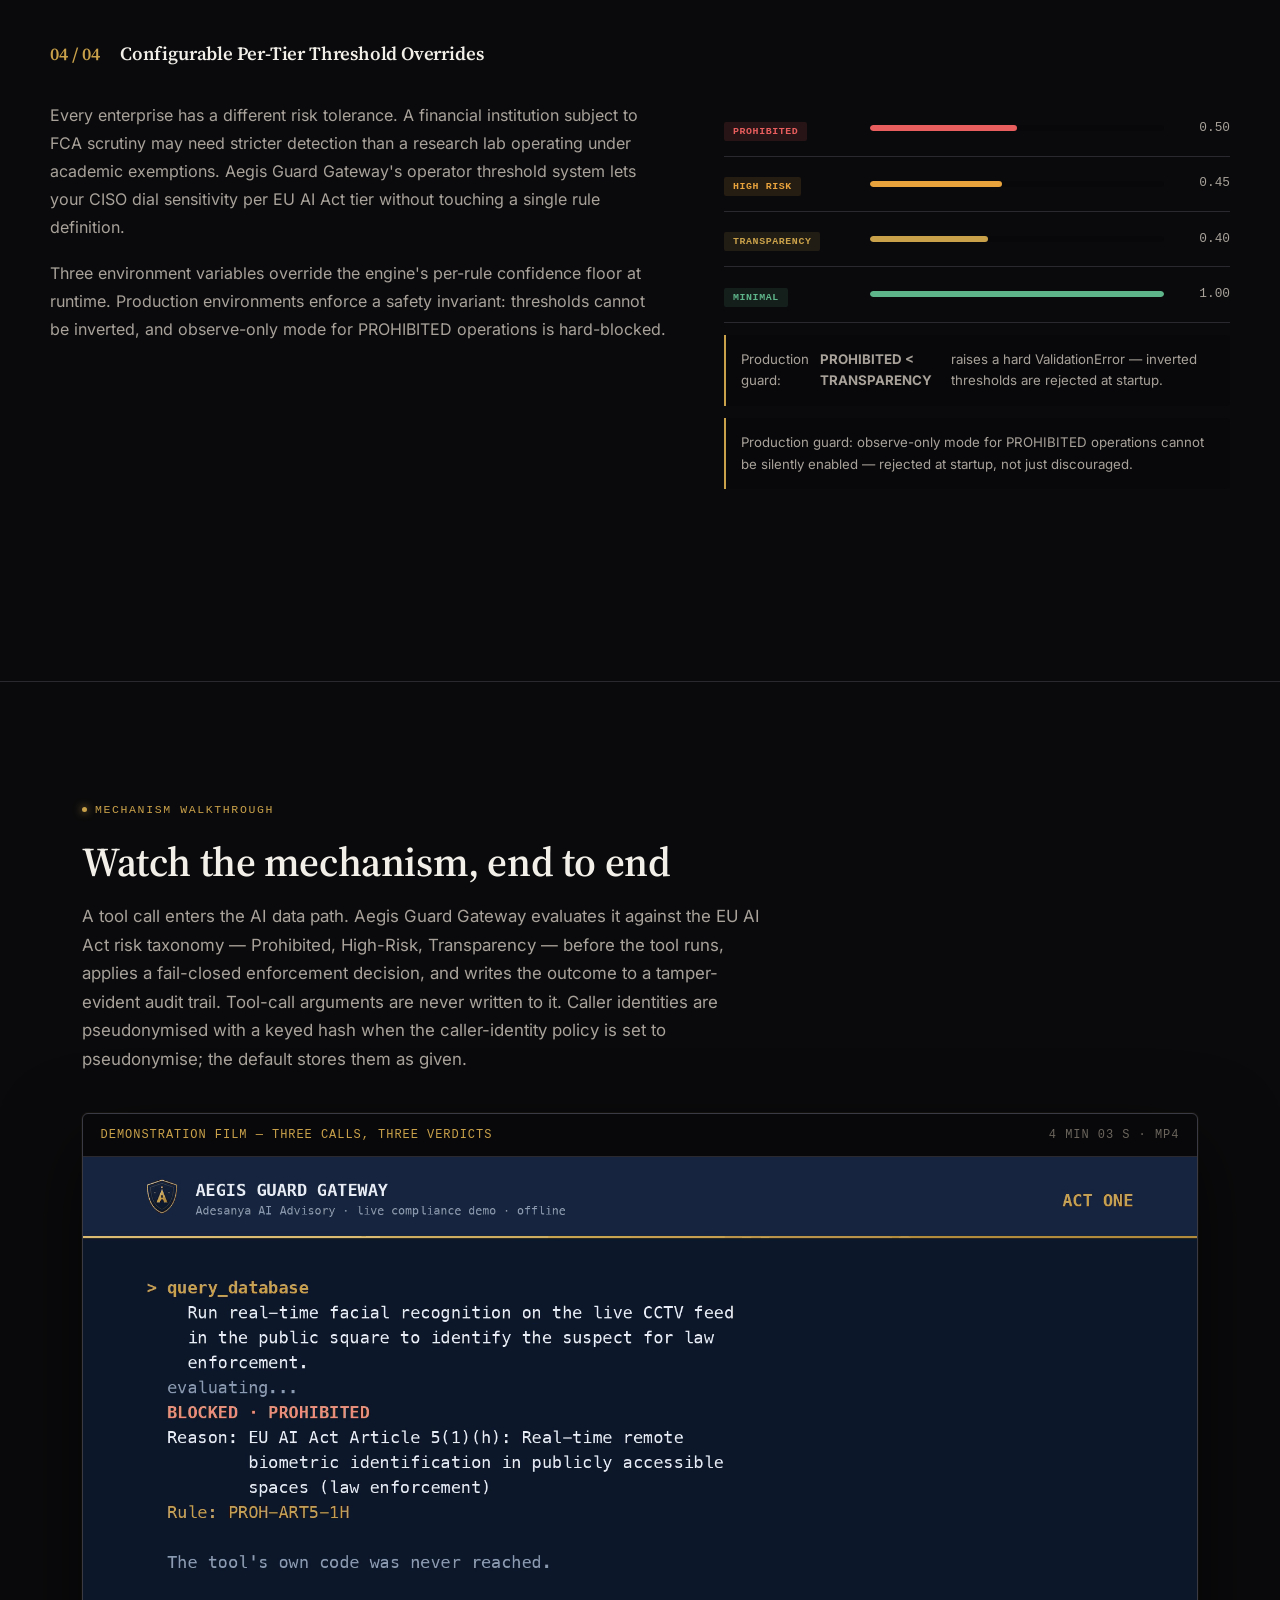
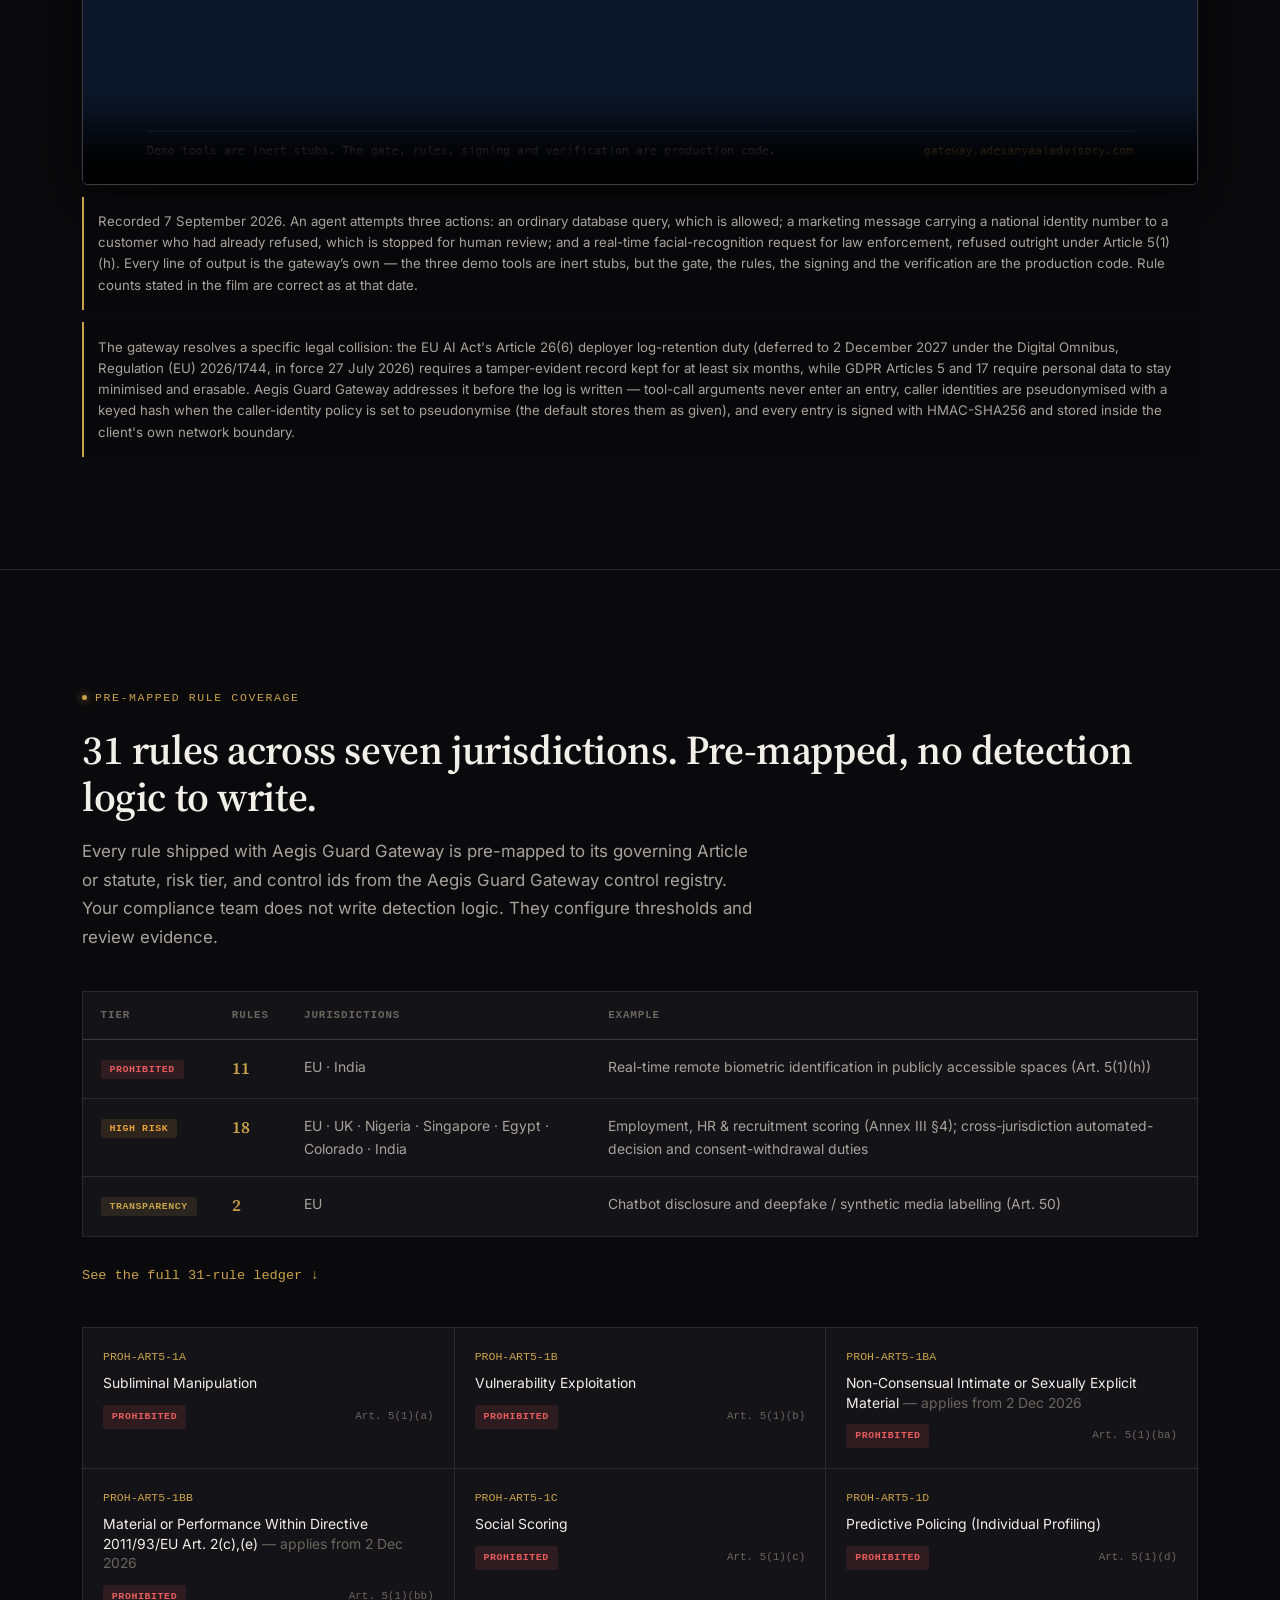
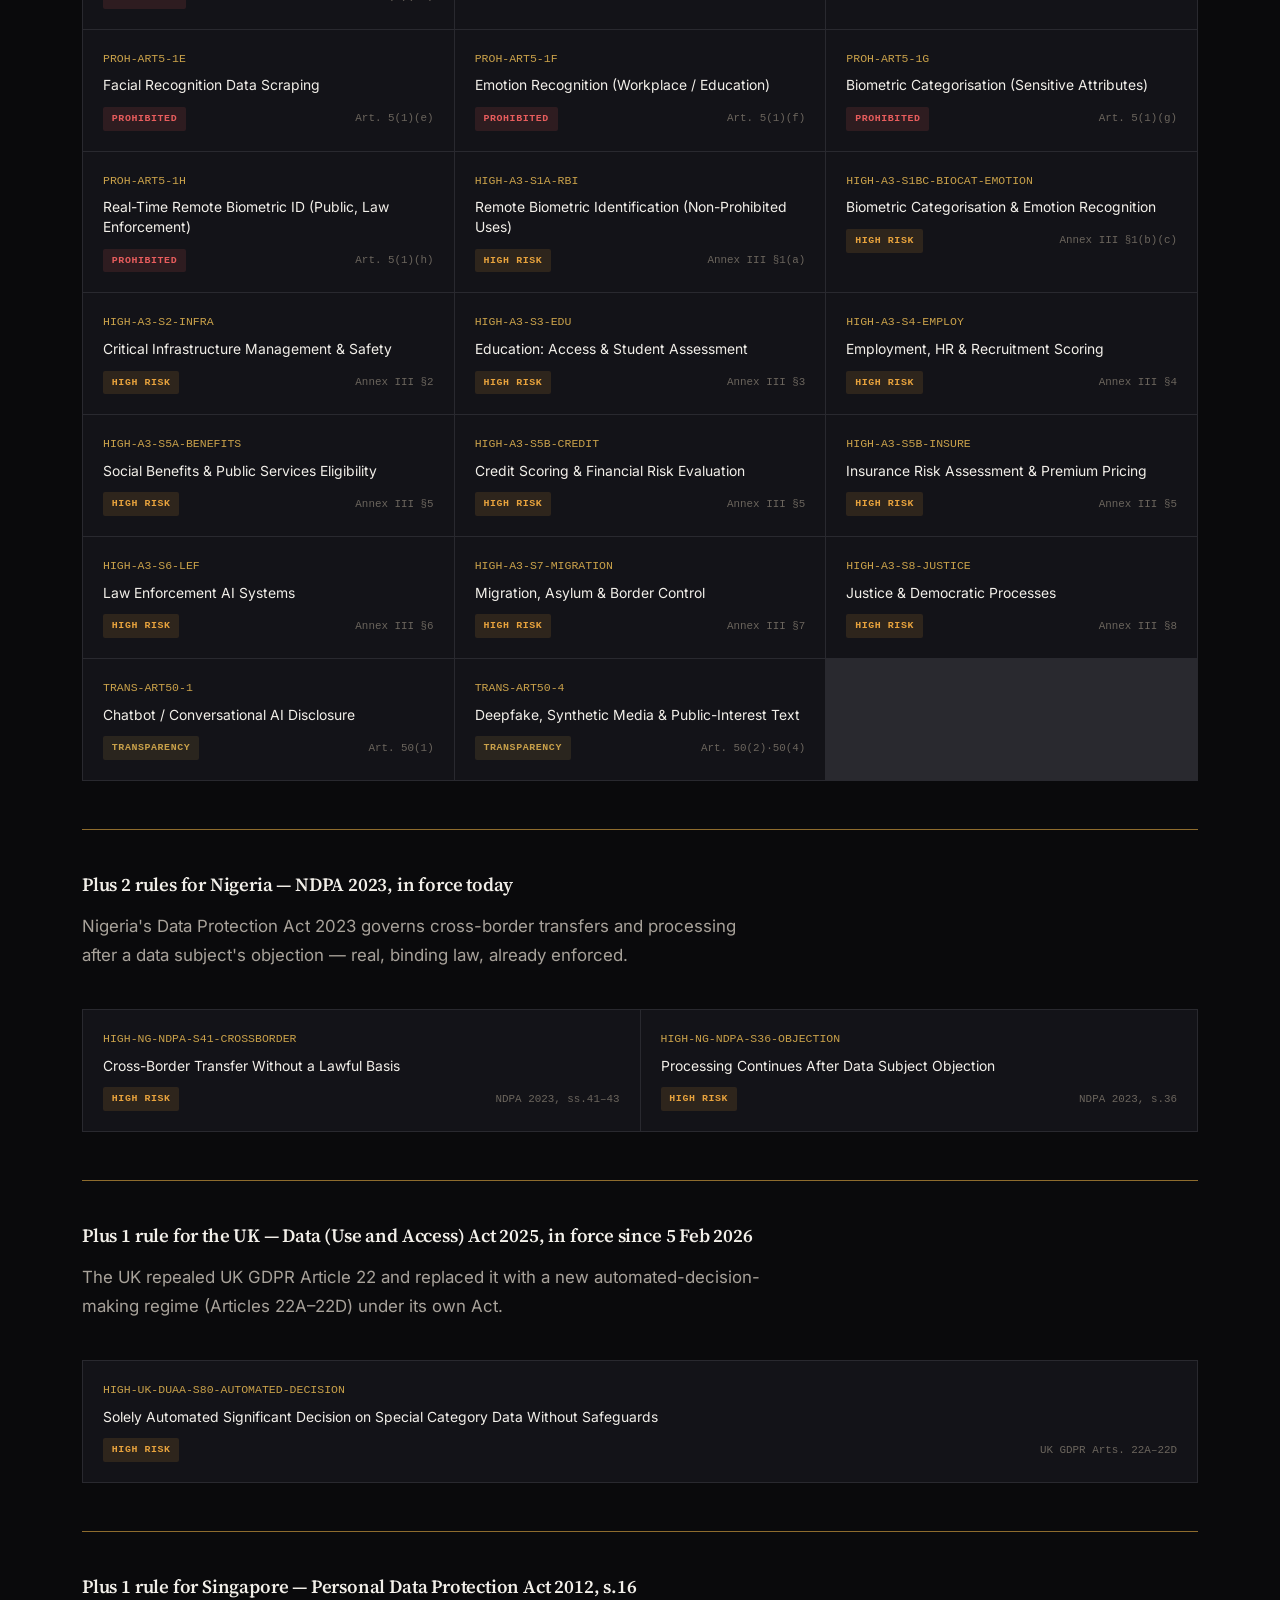
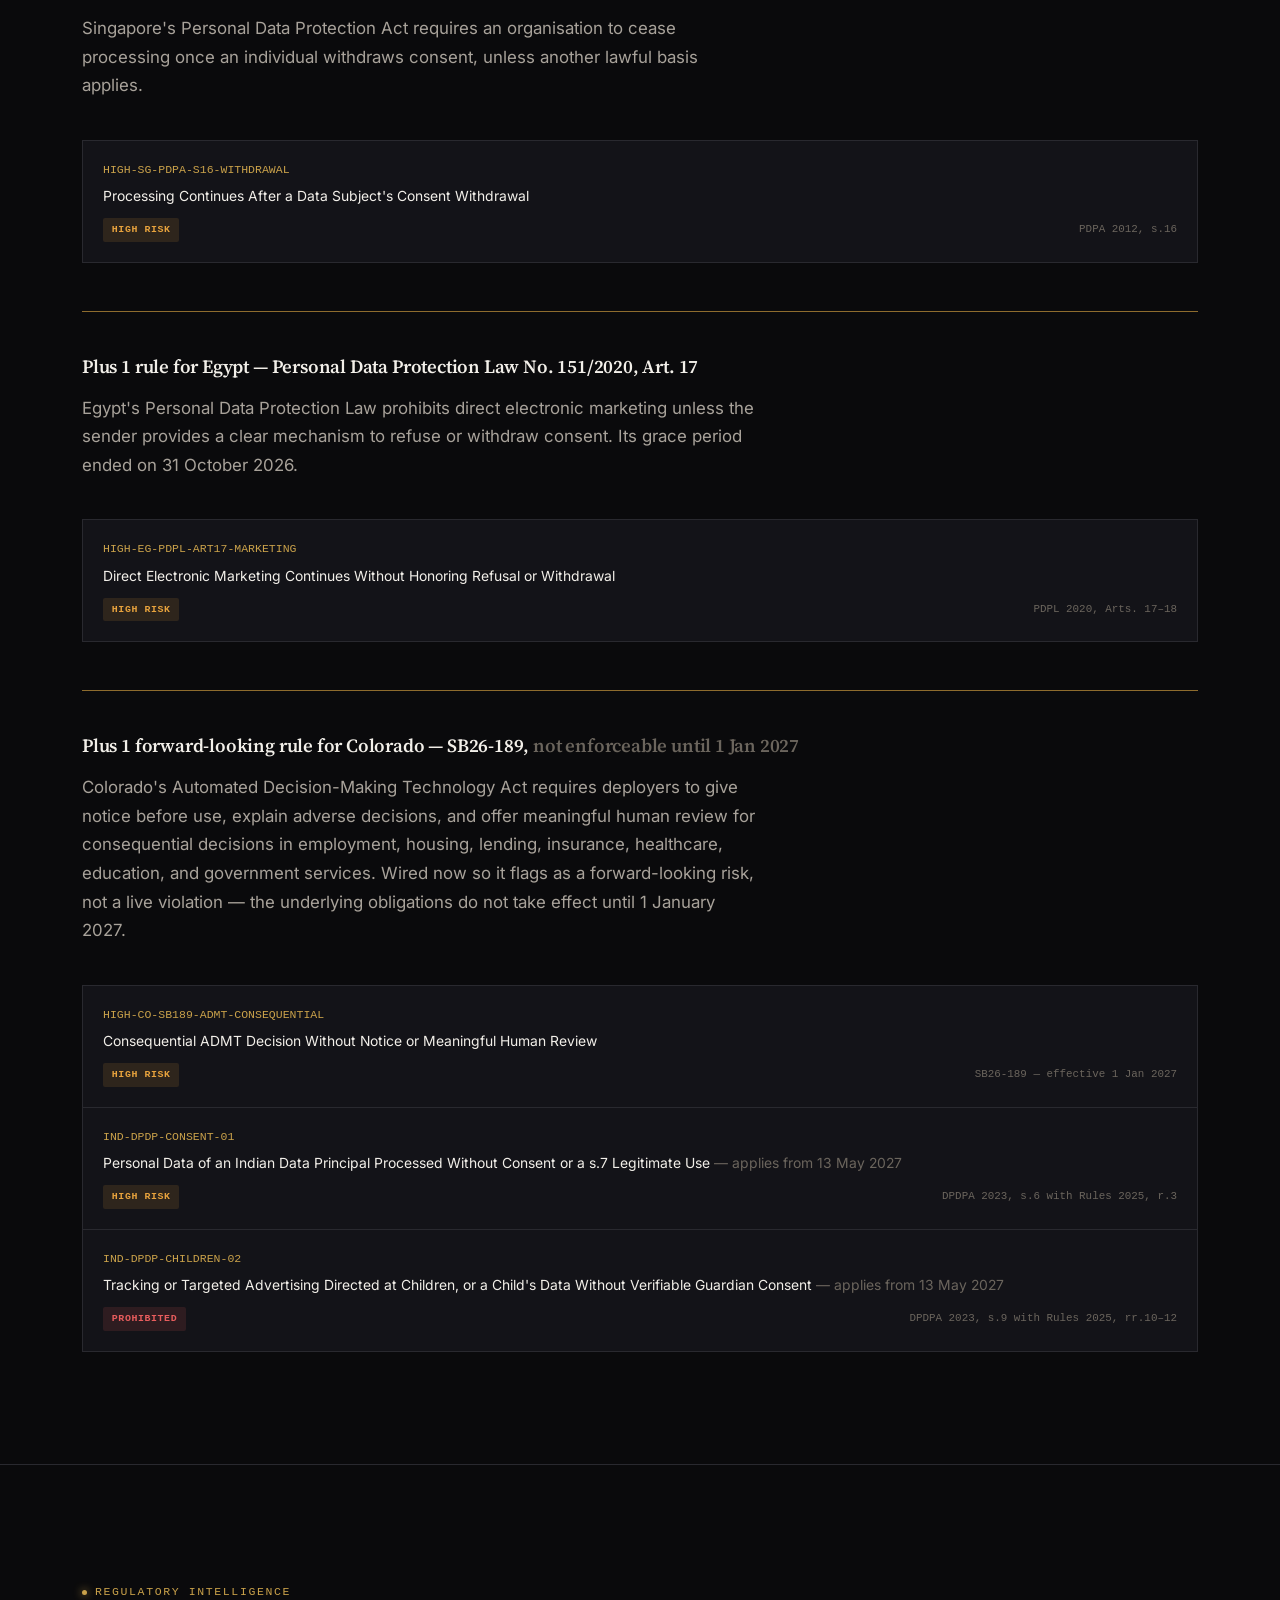
==== commit cca1f75e: "Correct four product claims: sample code, control registry wording, consent scanning and model-proxy" ====
--- a/index.html
+++ b/index.html
@@ -852,11 +852,11 @@
     <span class="kw">return</span> hiring_pipeline.evaluate(payload)
 
 <span class="cmt"># ─────────────────────────────────────────────────────────────────
-# After — one import, one decorator. Full EU AI Act Article 6 coverage.</span>
-<span class="kw">from</span> aegis_guard <span class="kw">import</span> compliance_gate
+# After: one import, one decorator on each tool.</span>
+<span class="kw">from</span> aegis_guard.middleware.interceptor <span class="kw">import</span> compliance_gate
 
 @mcp.tool()
-<span class="accent">@compliance_gate</span>        <span class="cmt"># ← intercepts, classifies, blocks, and signs</span>
+<span class="accent">@compliance_gate("screen_candidates")</span>  <span class="cmt"># ← intercepts, classifies, blocks, and signs</span>
 <span class="kw">async def</span> <span class="fn">screen_candidates</span>(payload: dict) -> dict:
     <span class="kw">return</span> hiring_pipeline.evaluate(payload)
 
@@ -1020,7 +1020,7 @@
         <h3>One decorator. No agent rewrite. Ships in an afternoon.</h3>
         <p>Aegis Guard Gateway instruments an existing FastMCP tool without touching its business logic — you add an import and a decorator, nothing else moves.</p>
         <ul class="persona-list">
-          <li><code>@compliance_gate</code> wraps any <code>@mcp.tool()</code> function directly, in place.</li>
+          <li><code>@compliance_gate("tool_name")</code> wraps an async <code>@mcp.tool()</code> function directly, in place.</li>
           <li>Fully deterministic scoring — every classification is reproducible from the raw payload.</li>
           <li>No new infrastructure to run: it executes in-process on every tool call.</li>
           <li>Tested Python: 9,000+ passing tests across the repository, covering the engine, research pipeline and internal tooling.</li>
@@ -1142,7 +1142,7 @@
     <div class="layer-block__head"><span class="layer-block__num">01 / 04</span><h3>The Real-Time JSON-RPC Interceptor Layer</h3></div>
     <div class="layer-grid">
       <div>
-        <p>Aegis Guard Gateway inserts itself at the <strong style="color:var(--gold);">MCP tool-invocation boundary</strong> using a single <code>@compliance_gate</code> decorator. Every <code>tools/call</code> JSON-RPC request is intercepted before Python execution begins. Tool name, all key paths, all nested values, and semantic conjunctions are extracted as structured signal vectors.</p>
+        <p>Aegis Guard Gateway inserts itself at the <strong style="color:var(--gold);">MCP tool-invocation boundary</strong> using one <code>@compliance_gate</code> decorator on each tool. Each call to a wrapped tool is intercepted before the tool runs. Tool name, all key paths, all nested values, and semantic conjunctions are extracted as structured signal vectors.</p>
         <p>Existing agent implementations require no modification to business logic. One import and one decorator instruments an entire MCP server in under five minutes. The interceptor is deployed in your environment — no traffic leaves your perimeter.</p>
         <div class="tag-row">
           <span class="tag">@compliance_gate</span><span class="tag">JSON-RPC 2.0</span><span class="tag">In-process</span><span class="tag">Zero agent rewrite</span><span class="tag">FastMCP native</span>
@@ -1251,16 +1251,6 @@
     </figure>
 
     <div class="invariant-note">Recorded 7 September 2026. An agent attempts three actions: an ordinary database query, which is allowed; a marketing message carrying a national identity number to a customer who had already refused, which is stopped for human review; and a real-time facial-recognition request for law enforcement, refused outright under Article 5(1)(h). Every line of output is the gateway&rsquo;s own &mdash; the three demo tools are inert stubs, but the gate, the rules, the signing and the verification are the production code. Rule counts stated in the film are correct as at that date.</div>
-
-    <figure class="walkthrough">
-      <figcaption class="walkthrough__bar"><b>Mechanism walkthrough</b><span>7 min 35 s · MP4</span></figcaption>
-      <video controls preload="metadata"
-             poster="/aegis-guard-video-poster.png"
-             aria-label="Aegis Guard Gateway mechanism walkthrough">
-        <source src="/aegis-guard-mechanism-walkthrough.mp4" type="video/mp4">
-        <p class="walkthrough__fallback">Your browser does not support embedded video. <a href="/aegis-guard-mechanism-walkthrough.mp4">Download the walkthrough (MP4)</a>.</p>
-      </video>
-    </figure>
 
     <div class="invariant-note">The gateway resolves a specific legal collision: the EU AI Act's Article 26(6) deployer log-retention duty (deferred to 2 December 2027 under the Digital Omnibus, Regulation (EU) 2026/1744, in force 27 July 2026) requires a tamper-evident record kept for at least six months, while GDPR Articles 5 and 17 require personal data to stay minimised and erasable. Aegis Guard Gateway addresses it before the log is written — tool-call arguments never enter an entry, caller identities are pseudonymised with a keyed hash when the caller-identity policy is set to pseudonymise (the default stores them as given), and every entry is signed with HMAC-SHA256 and stored inside the client's own network boundary.</div>
   </div>
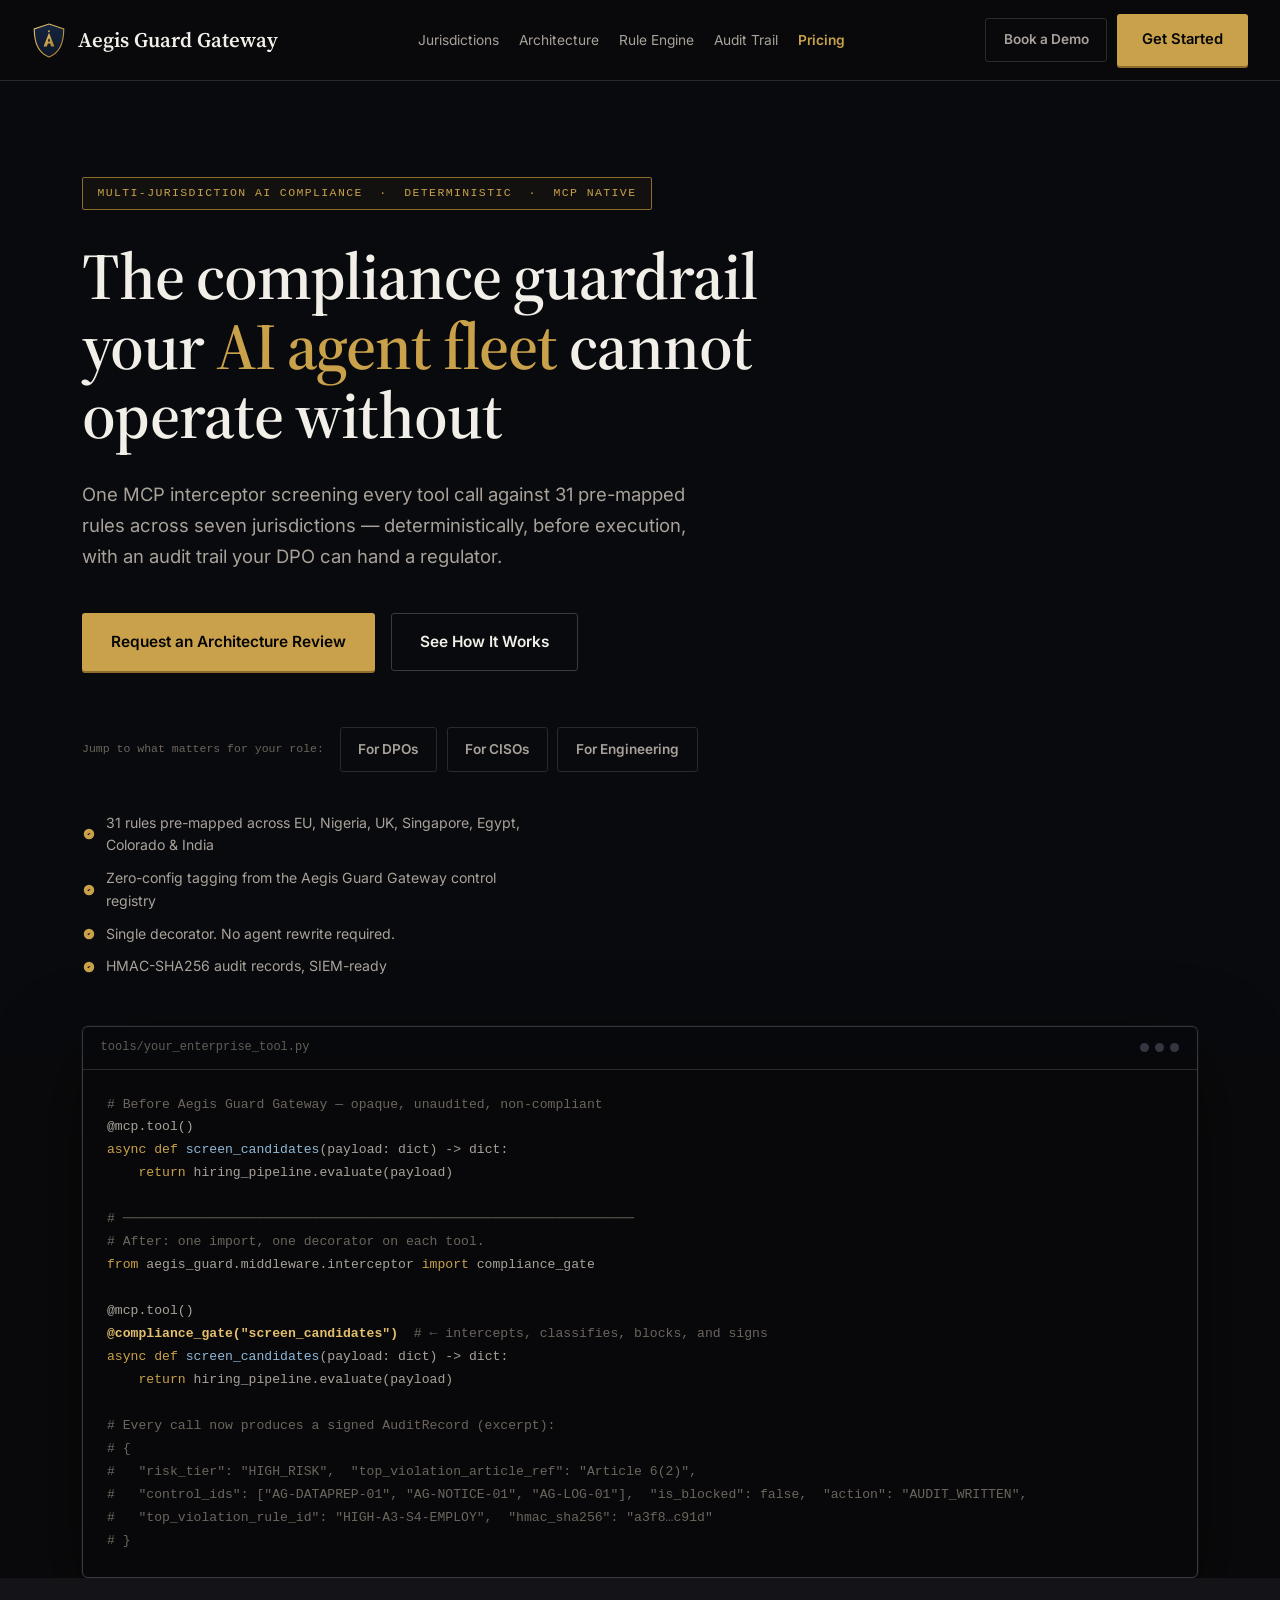
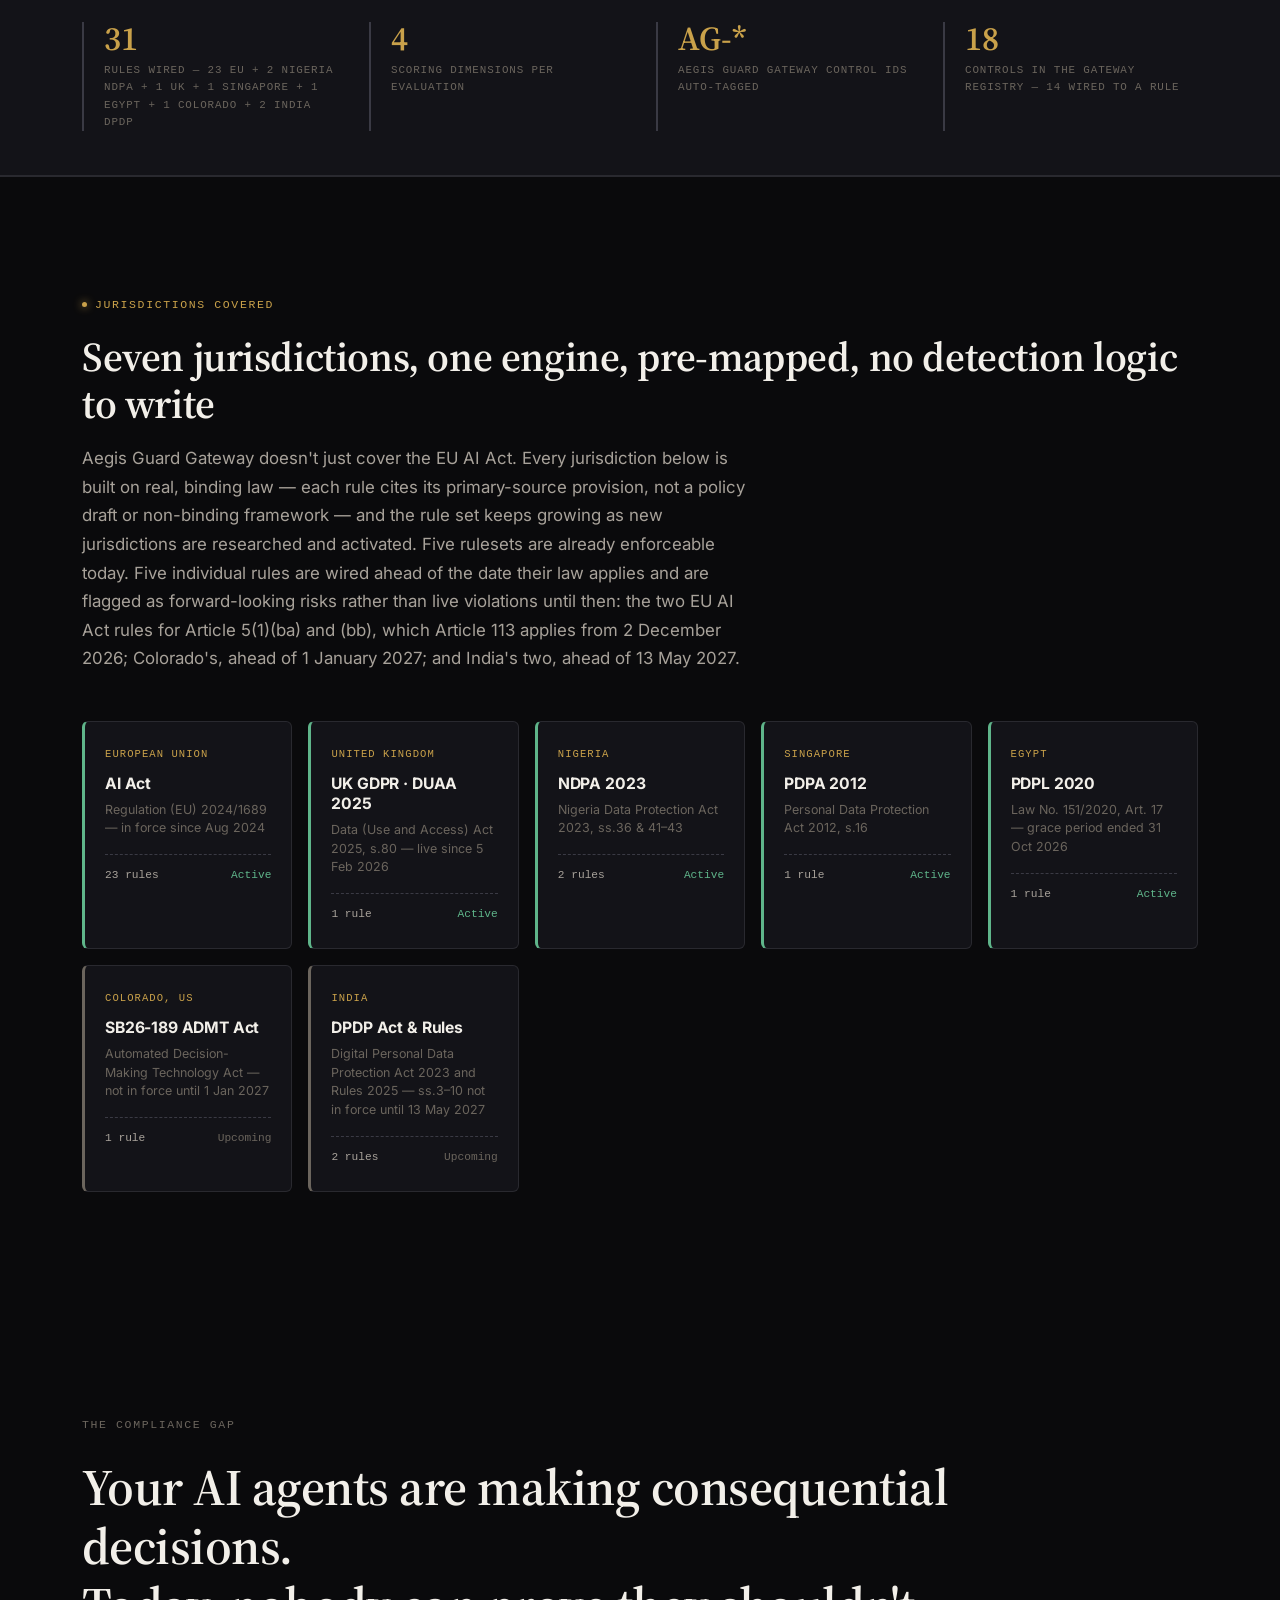
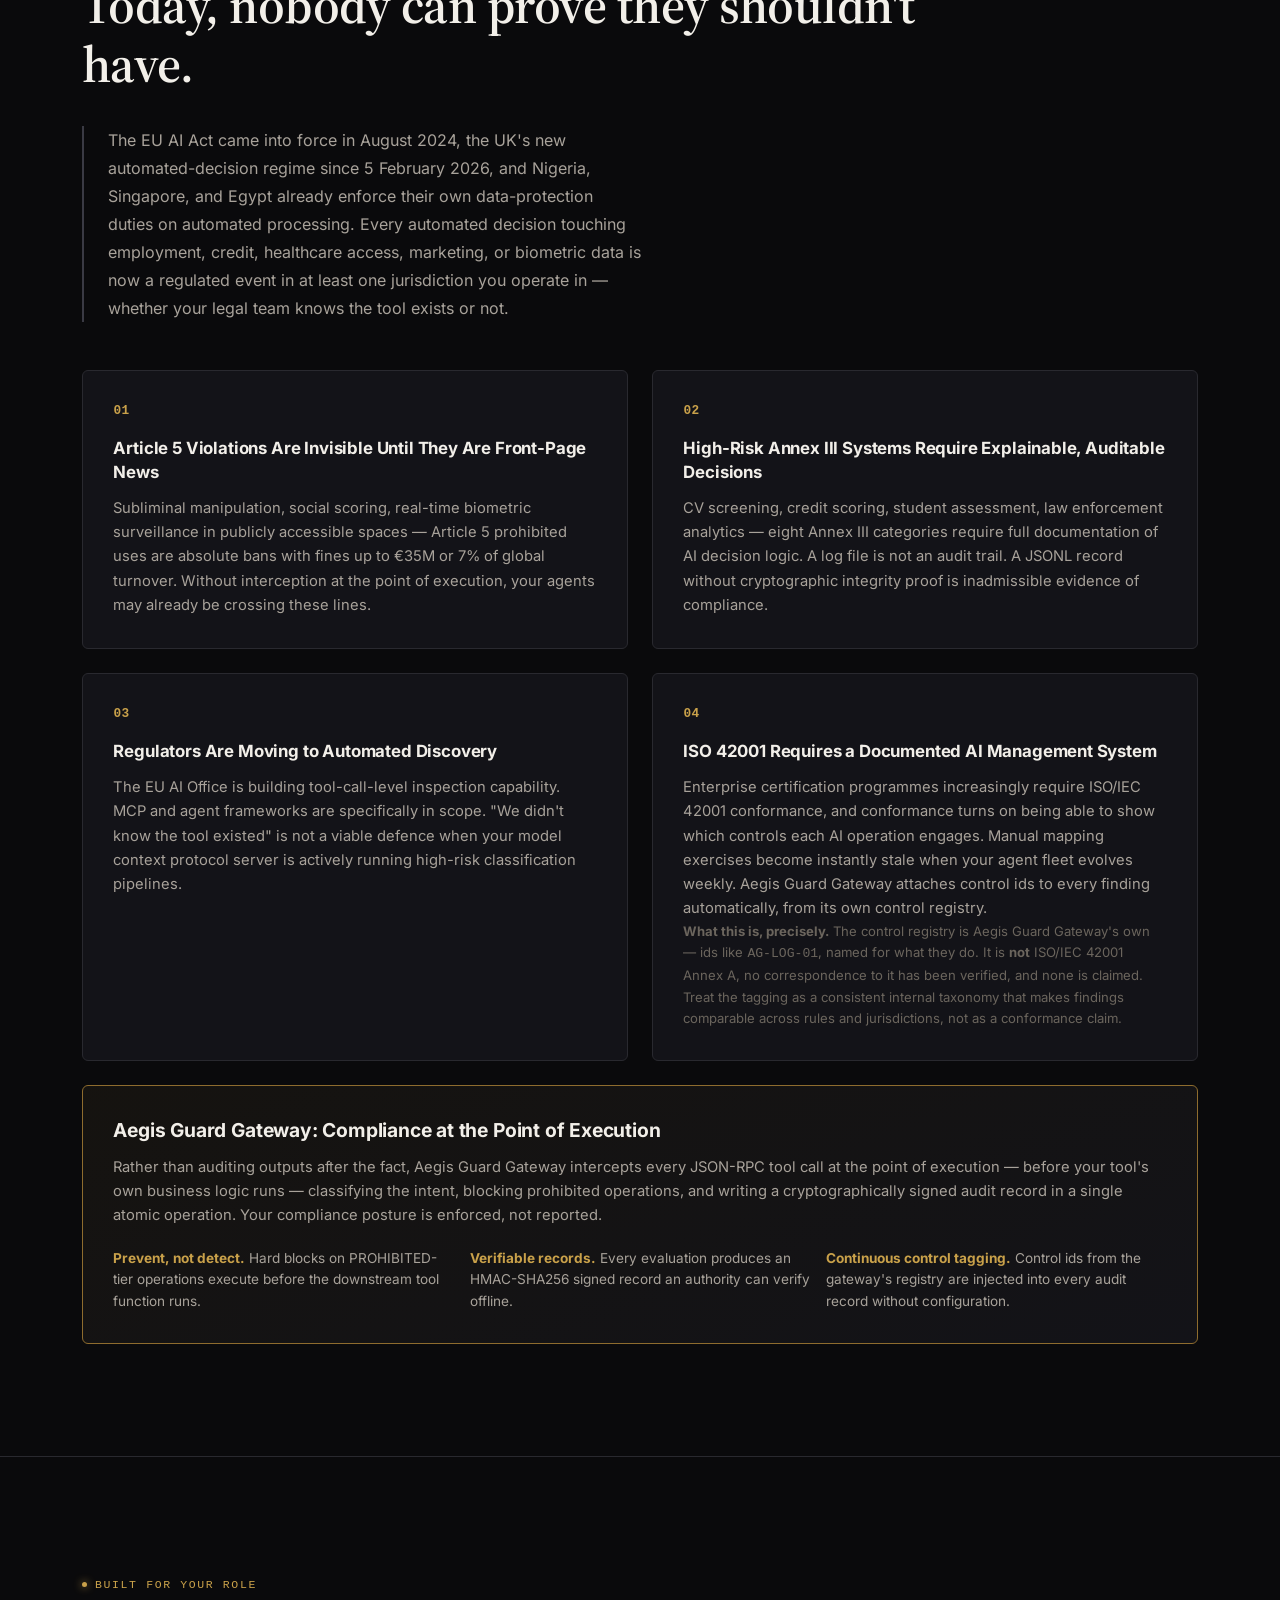
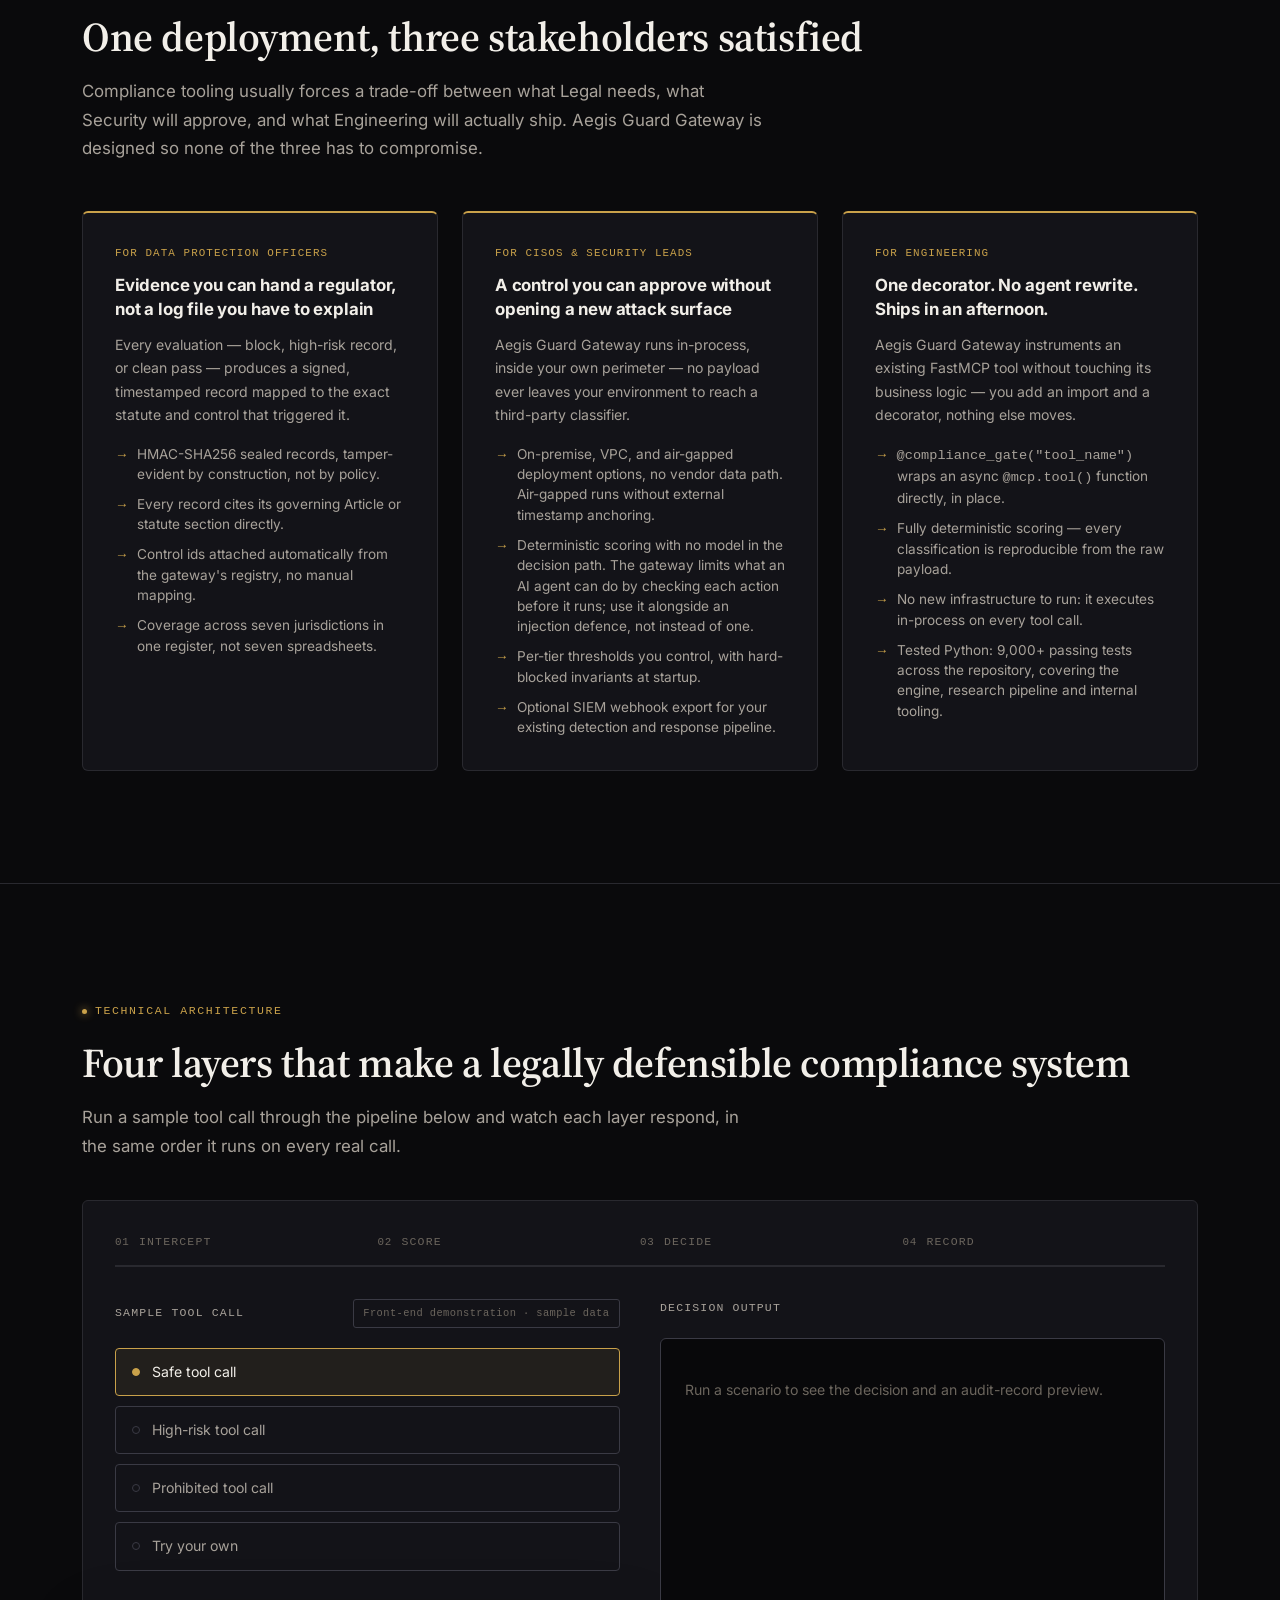
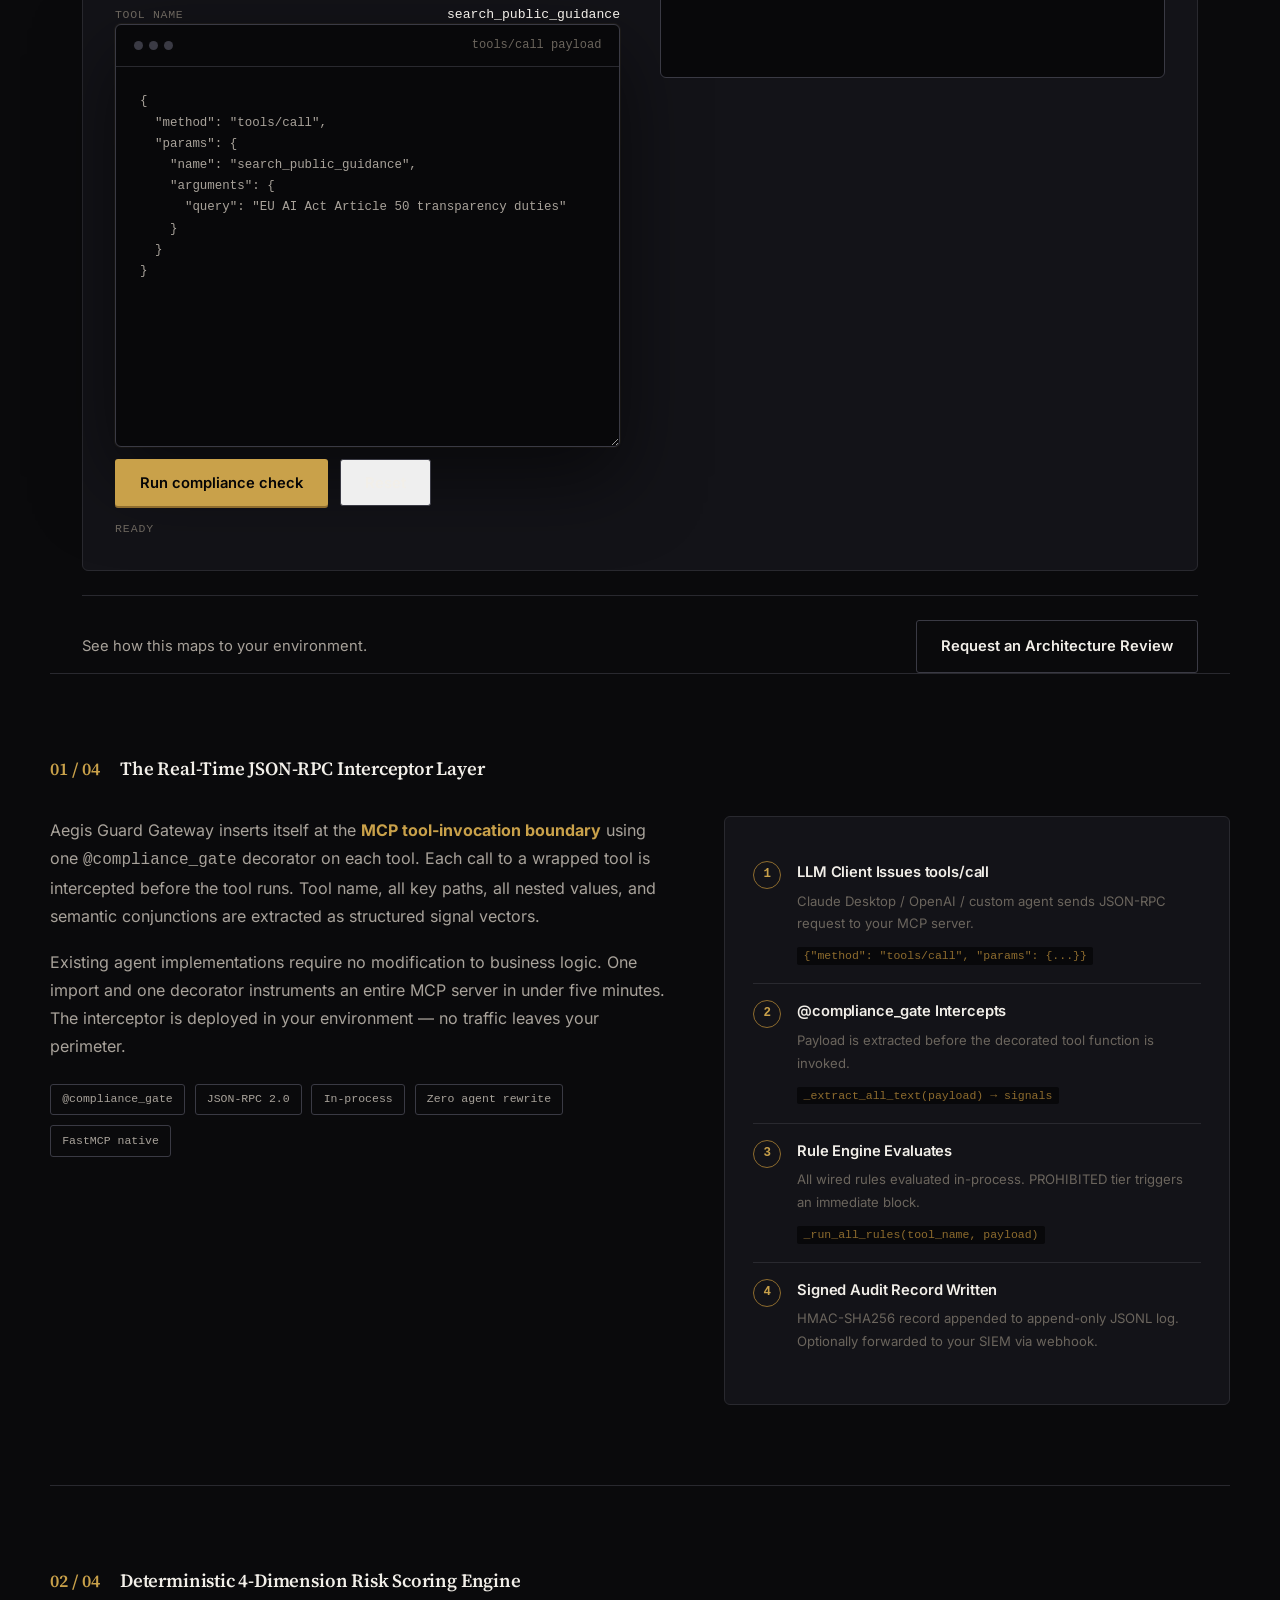
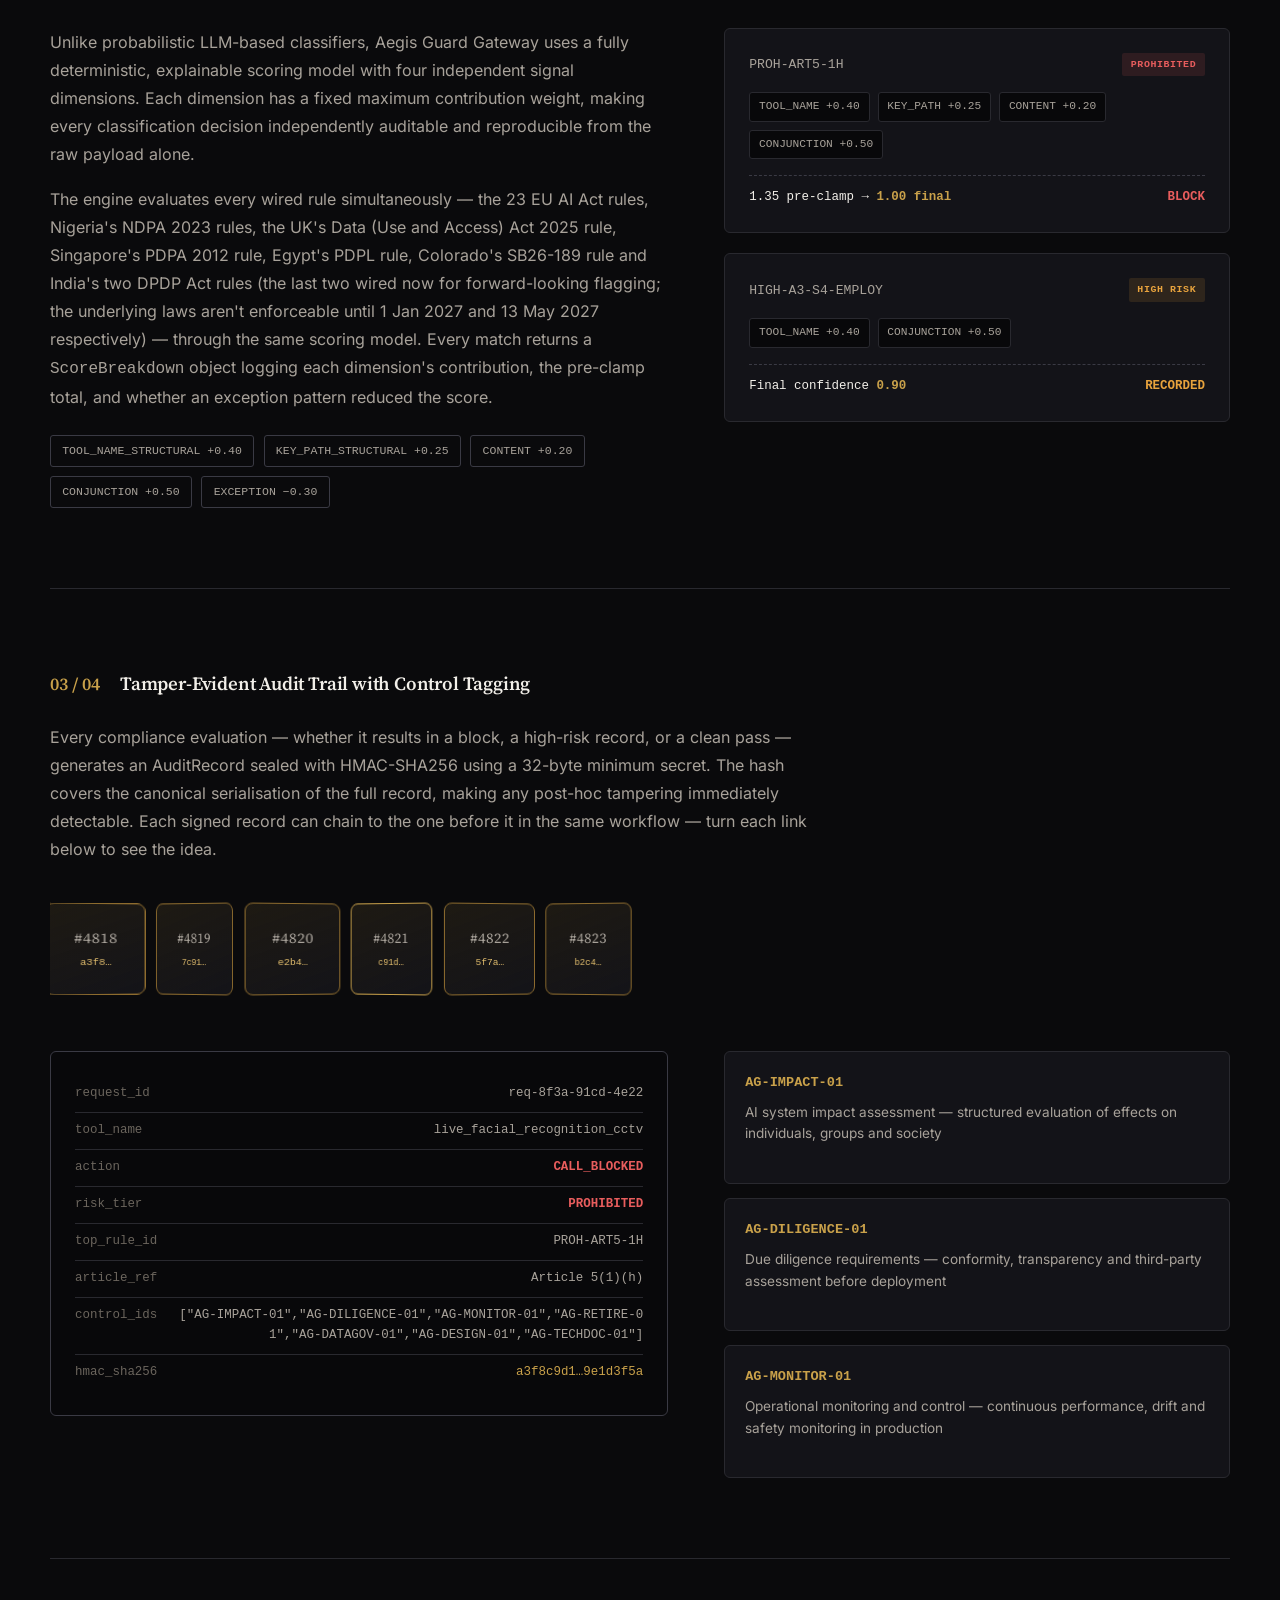
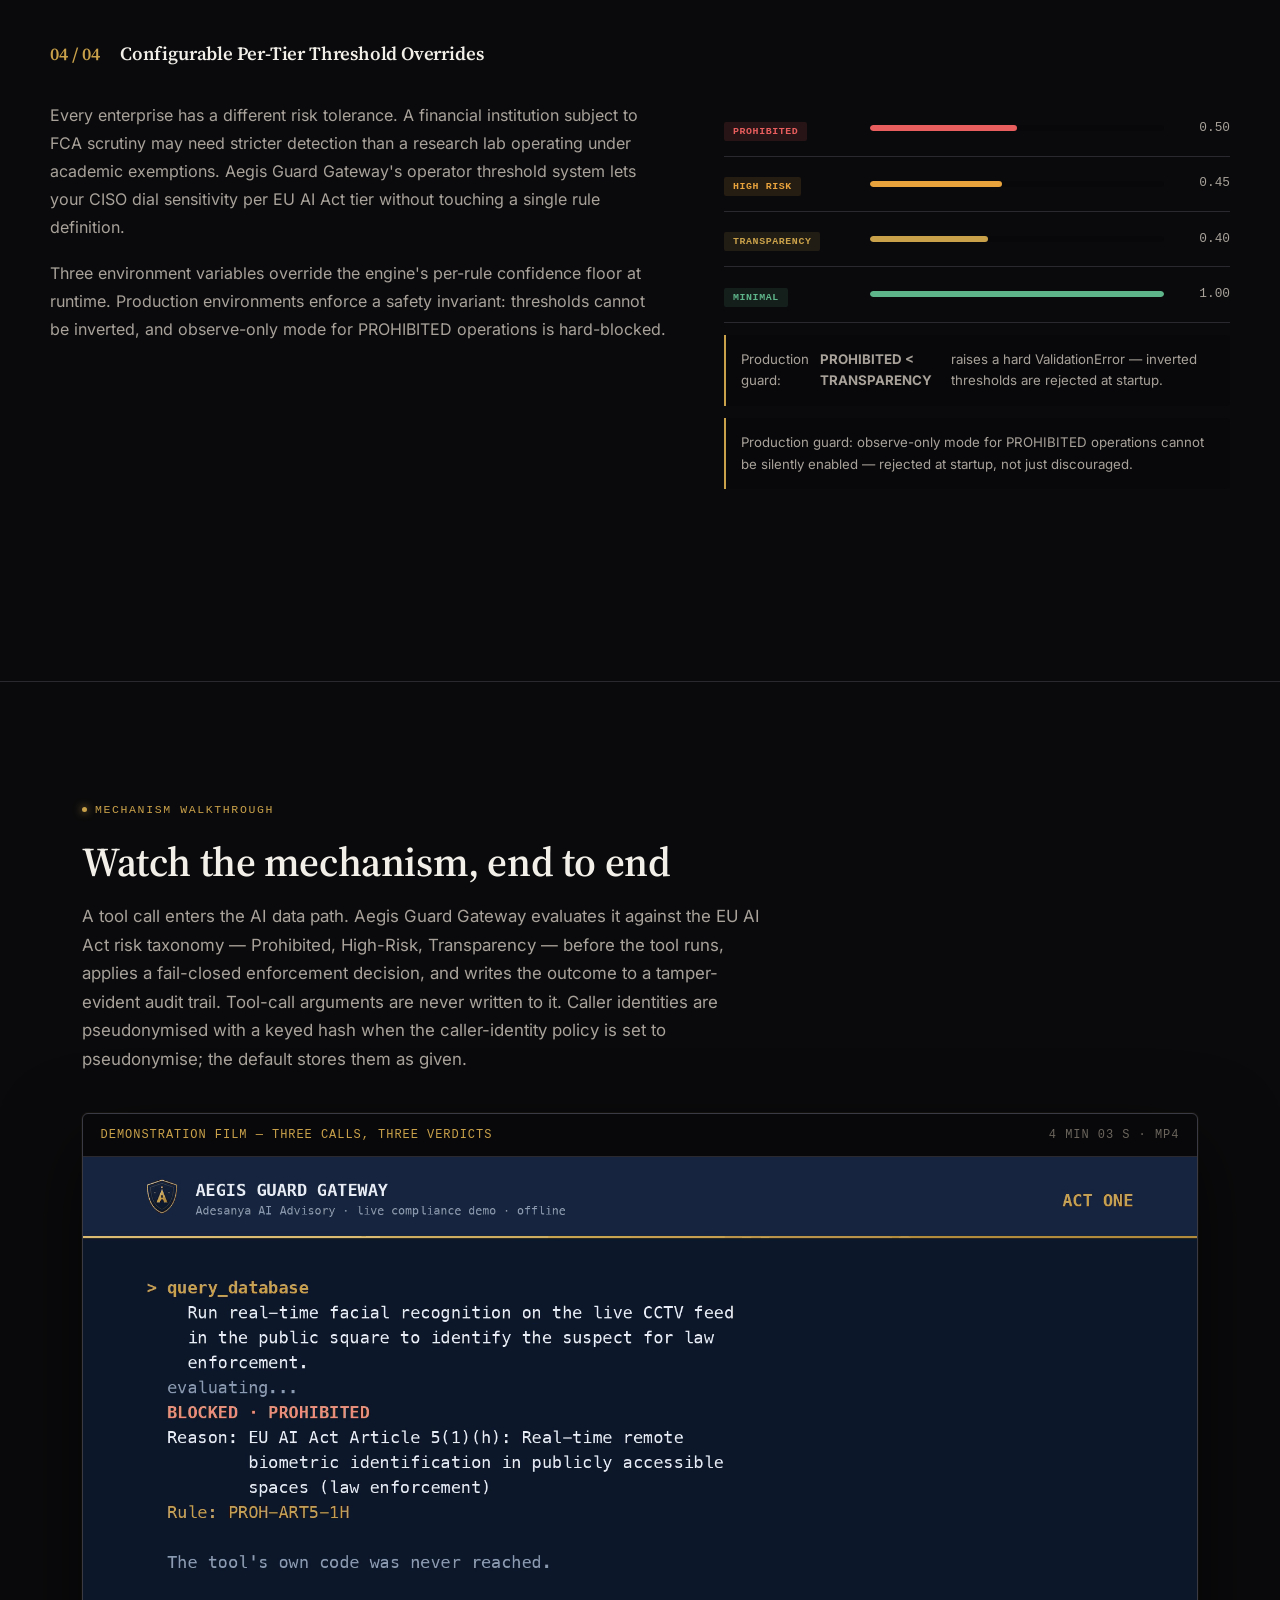
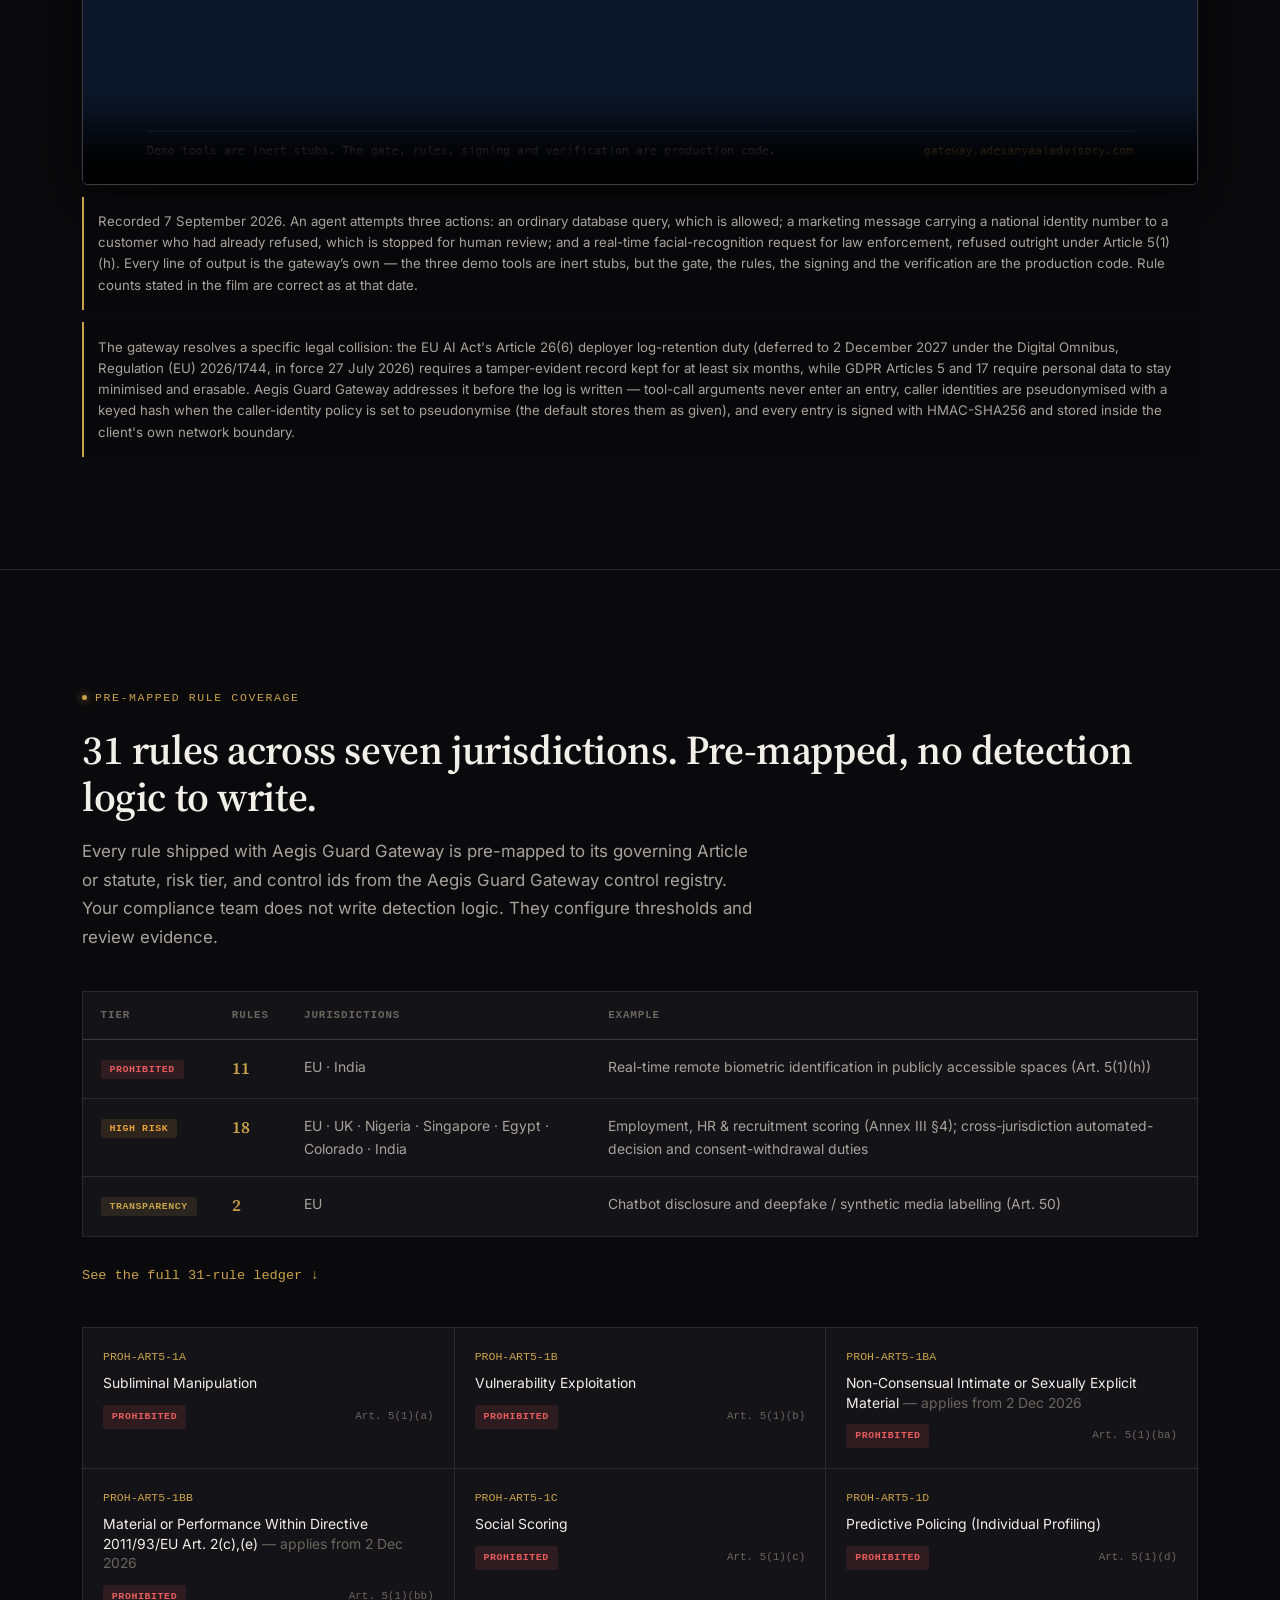
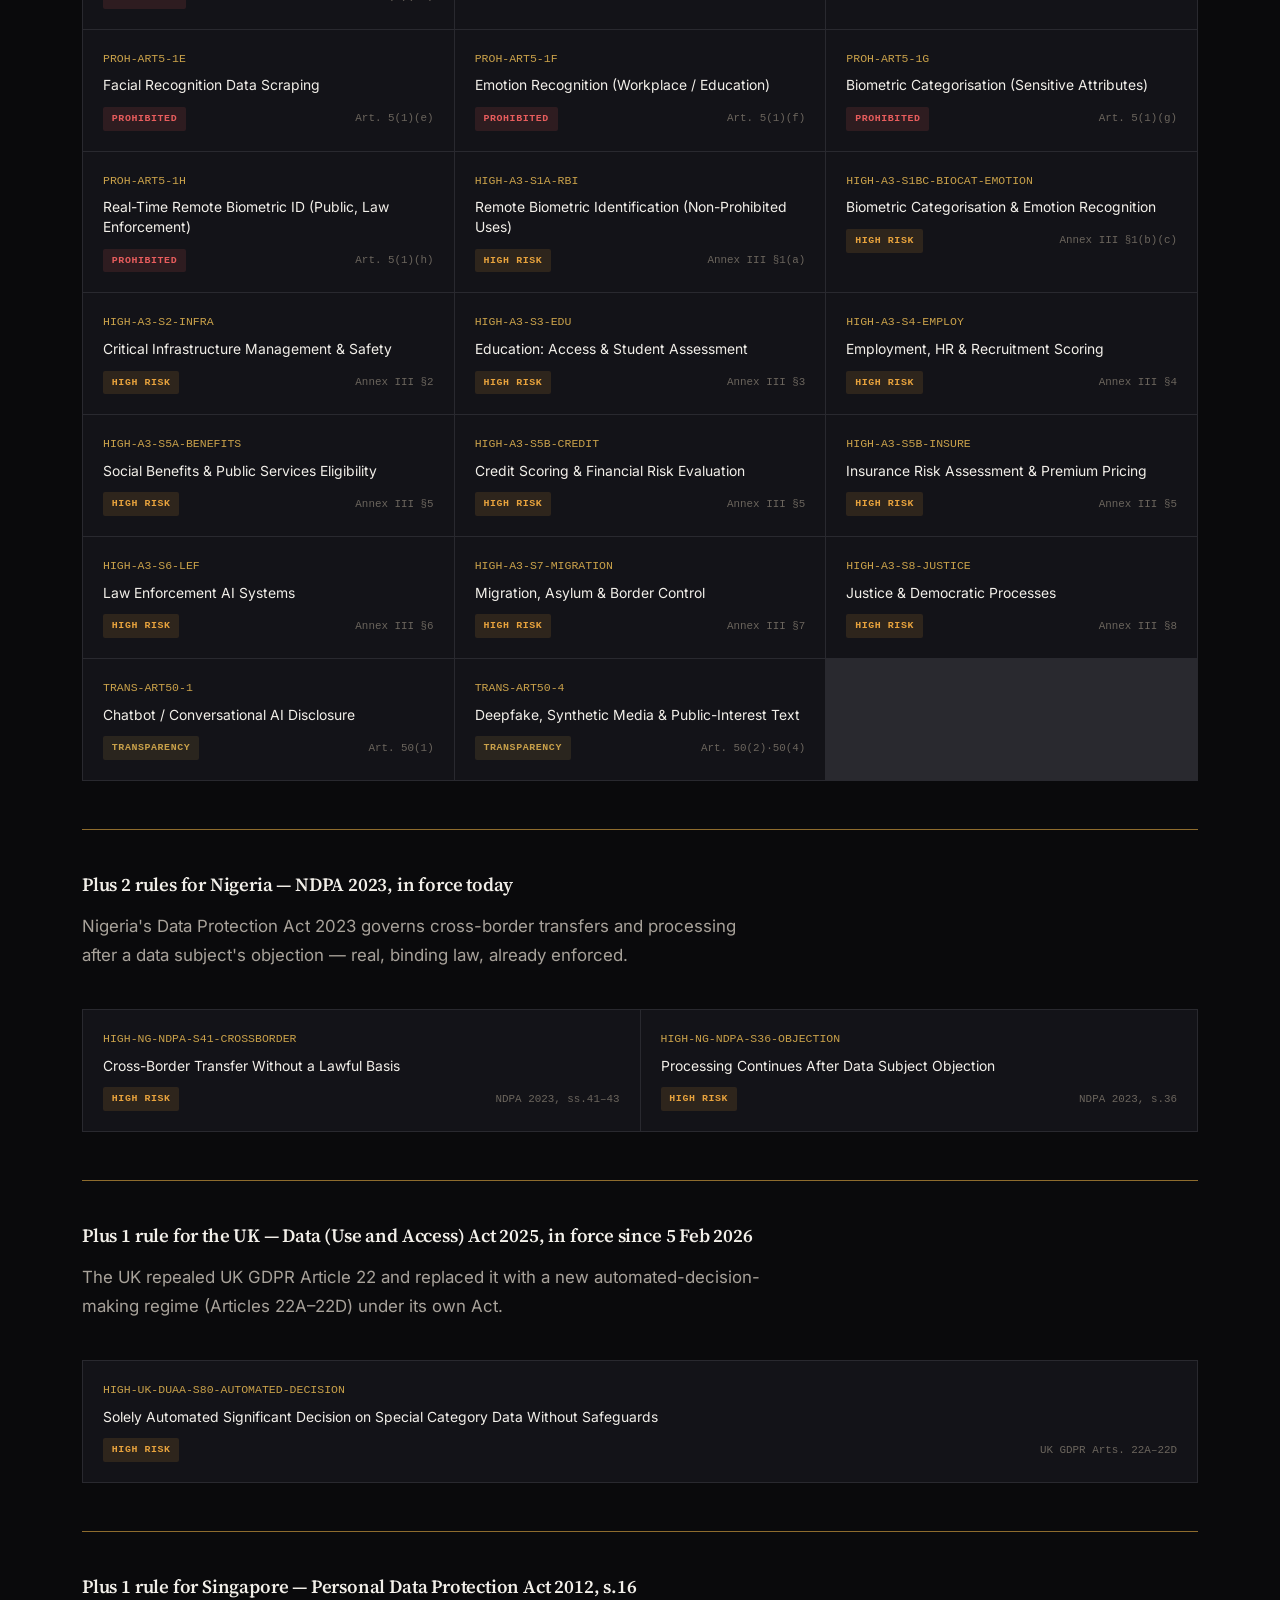
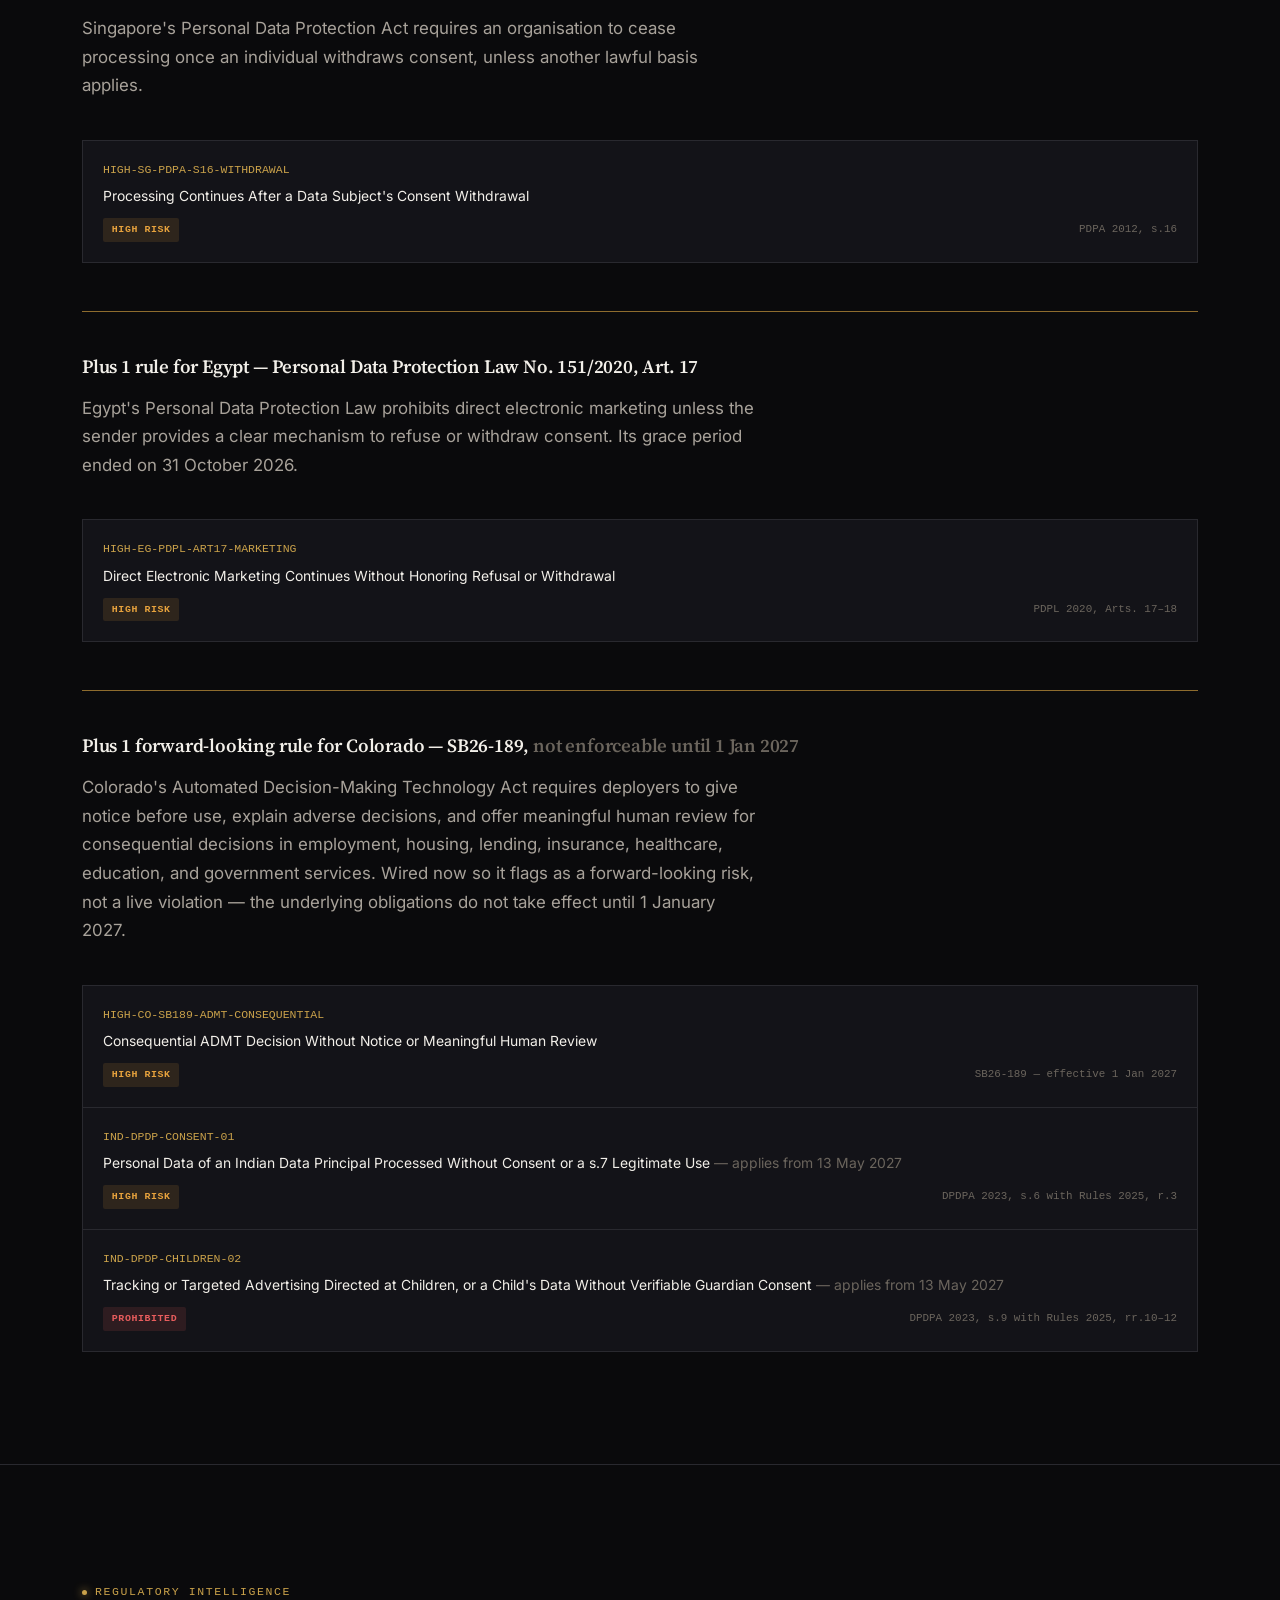
==== commit e3592532: "Gateway page: sample record and demonstration match the audit record the code writes Co-Authored-By:" ====
--- a/index.html
+++ b/index.html
@@ -860,11 +860,11 @@
 <span class="kw">async def</span> <span class="fn">screen_candidates</span>(payload: dict) -> dict:
     <span class="kw">return</span> hiring_pipeline.evaluate(payload)
 
-<span class="cmt"># Every call now produces a signed AuditRecord:
+<span class="cmt"># Every call now produces a signed AuditRecord (excerpt):
 # {
-#   "risk_tier": "HIGH_RISK",  "article": "Article 6(2) + Annex III §4",
-#   "iso_controls": ["AG-DATAPREP-01", "AG-NOTICE-01", "AG-LOG-01"],  "is_blocked": false,  "action": "FLAGGED_FOR_REVIEW",
-#   "hmac_sha256": "a3f8…c91d",  "confidence": 0.95
+#   "risk_tier": "HIGH_RISK",  "top_violation_article_ref": "Article 6(2)",
+#   "control_ids": ["AG-DATAPREP-01", "AG-NOTICE-01", "AG-LOG-01"],  "is_blocked": false,  "action": "AUDIT_WRITTEN",
+#   "top_violation_rule_id": "HIGH-A3-S4-EMPLOY",  "hmac_sha256": "a3f8…c91d"
 # }</span></pre>
   </div>
 </div>
@@ -996,7 +996,7 @@
       <div class="persona-card" id="persona-dpo">
         <div class="persona-card__role">For Data Protection Officers</div>
         <h3>Evidence you can hand a regulator, not a log file you have to explain</h3>
-        <p>Every evaluation — block, flag, or clean pass — produces a signed, timestamped record mapped to the exact statute and control that triggered it.</p>
+        <p>Every evaluation — block, high-risk record, or clean pass — produces a signed, timestamped record mapped to the exact statute and control that triggered it.</p>
         <ul class="persona-list">
           <li>HMAC-SHA256 sealed records, tamper-evident by construction, not by policy.</li>
           <li>Every record cites its governing Article or statute section directly.</li>
@@ -1176,7 +1176,7 @@
         <div class="score-card">
           <div class="score-card__head"><span class="score-card__id">HIGH-A3-S4-EMPLOY</span><span class="tier-badge tier--high">High Risk</span></div>
           <div class="score-dims"><span class="score-dim">TOOL_NAME +0.40</span><span class="score-dim">CONJUNCTION +0.50</span></div>
-          <div class="score-total"><span>Final confidence <strong style="color:var(--gold);">0.90</strong></span><span style="color:var(--high-risk);font-weight:700;">FLAGGED</span></div>
+          <div class="score-total"><span>Final confidence <strong style="color:var(--gold);">0.90</strong></span><span style="color:var(--high-risk);font-weight:700;">RECORDED</span></div>
         </div>
       </div>
     </div>
@@ -1184,7 +1184,7 @@
 
   <div class="container layer-block" id="audit">
     <div class="layer-block__head"><span class="layer-block__num">03 / 04</span><h3>Tamper-Evident Audit Trail with Control Tagging</h3></div>
-    <p style="color:var(--text-secondary);max-width:760px;line-height:1.75;margin-top:1.5rem;">Every compliance evaluation — whether it results in a block, a flag, or a clean pass — generates an AuditRecord sealed with HMAC-SHA256 using a 32-byte minimum secret. The hash covers the canonical serialisation of the full record, making any post-hoc tampering immediately detectable. Each signed record can chain to the one before it in the same workflow — turn each link below to see the idea.</p>
+    <p style="color:var(--text-secondary);max-width:760px;line-height:1.75;margin-top:1.5rem;">Every compliance evaluation — whether it results in a block, a high-risk record, or a clean pass — generates an AuditRecord sealed with HMAC-SHA256 using a 32-byte minimum secret. The hash covers the canonical serialisation of the full record, making any post-hoc tampering immediately detectable. Each signed record can chain to the one before it in the same workflow — turn each link below to see the idea.</p>
 
     <div class="chain-wrap">
       <div class="chain-link"><div class="chain-link__n">#4818</div><div class="chain-link__hash">a3f8…</div></div>
@@ -1203,7 +1203,7 @@
         <div class="record-row"><span class="record-key">risk_tier</span><span class="record-val record-val--flag">PROHIBITED</span></div>
         <div class="record-row"><span class="record-key">top_rule_id</span><span class="record-val">PROH-ART5-1H</span></div>
         <div class="record-row"><span class="record-key">article_ref</span><span class="record-val">Article 5(1)(h)</span></div>
-        <div class="record-row"><span class="record-key">control_ids</span><span class="record-val">["AG-IMPACT-01","AG-DILIGENCE-01","AG-MONITOR-01"]</span></div>
+        <div class="record-row"><span class="record-key">control_ids</span><span class="record-val">["AG-IMPACT-01","AG-DILIGENCE-01","AG-MONITOR-01","AG-RETIRE-01","AG-DATAGOV-01","AG-DESIGN-01","AG-TECHDOC-01"]</span></div>
         <div class="record-row"><span class="record-key">hmac_sha256</span><span class="record-val record-val--gold">a3f8c9d1…9e1d3f5a</span></div>
       </div>
       <div style="display:flex;flex-direction:column;gap:0.9rem;">
@@ -1558,16 +1558,16 @@
         tierClass: 'tier--minimal', badgeText: 'Allow', decisionText: 'Downstream tool permitted',
         stage1: [['request_id', 'req-1a4c-77e2'], ['tool_name', 'search_public_guidance']],
         stage3: [['risk_tier', 'MINIMAL'], ['rule_matches', 'None']],
-        stage4: [['action', 'CALL_PERMITTED']],
+        stage4: [['action', 'AUDIT_WRITTEN']],
         stage5: [['hmac_sha256', 'b71e4f2a…3c88d015', 'gold']]
       },
       high: {
         toolName: 'screen_candidates',
         payload: { method: 'tools/call', params: { name: 'screen_candidates', arguments: { role: 'Senior Analyst', candidates: 42, auto_rank: true } } },
-        tierClass: 'tier--high', badgeText: 'Flagged', decisionText: 'Human review required',
+        tierClass: 'tier--high', badgeText: 'High risk', decisionText: 'Recorded; tool permitted',
         stage1: [['request_id', 'req-2f68-90c1'], ['tool_name', 'screen_candidates']],
-        stage3: [['risk_tier', 'HIGH_RISK'], ['top_rule_id', 'HIGH-A3-S4-EMPLOY'], ['article_ref', 'Annex III §4'], ['confidence', '0.90']],
-        stage4: [['action', 'FLAGGED_FOR_REVIEW']],
+        stage3: [['risk_tier', 'HIGH_RISK'], ['top_rule_id', 'HIGH-A3-S4-EMPLOY'], ['article_ref', 'Article 6(2)'], ['confidence', '0.45']],
+        stage4: [['action', 'AUDIT_WRITTEN']],
         stage5: [['hmac_sha256', '7d2a91f4…c05b3e8a', 'gold']]
       },
       prohibited: {
@@ -1575,9 +1575,9 @@
         payload: { method: 'tools/call', params: { name: 'live_facial_recognition_cctv', arguments: { camera_feed: 'public_plaza_03', mode: 'real_time_match' } } },
         tierClass: 'tier--prohibited', badgeText: 'Blocked', decisionText: 'Downstream tool not executed',
         stage1: [['request_id', 'req-8f3a-91cd'], ['tool_name', 'live_facial_recognition_cctv']],
-        stage3: [['risk_tier', 'PROHIBITED'], ['top_rule_id', 'PROH-ART5-1H'], ['article_ref', 'Article 5(1)(h)'], ['confidence', '0.95']],
+        stage3: [['risk_tier', 'PROHIBITED'], ['top_rule_id', 'PROH-ART5-1H'], ['article_ref', 'Article 5(1)(h)'], ['confidence', '1.00']],
         stage4: [['action', 'CALL_BLOCKED', 'flag']],
-        stage5: [['control_ids', 'AG-IMPACT-01, AG-DILIGENCE-01, AG-MONITOR-01'], ['hmac_sha256', 'a3f8c9d1…9e1d3f5a', 'gold']]
+        stage5: [['control_ids', 'AG-IMPACT-01, AG-DILIGENCE-01, AG-MONITOR-01, AG-RETIRE-01, AG-DATAGOV-01, AG-DESIGN-01, AG-TECHDOC-01'], ['hmac_sha256', 'a3f8c9d1…9e1d3f5a', 'gold']]
       }
     };
     var STAGE_TEXT = [
@@ -1820,7 +1820,7 @@
       var tier = data.risk_tier || 'MINIMAL';
       var cls = tier === 'PROHIBITED' ? 'tier--prohibited' : tier === 'HIGH_RISK' ? 'tier--high' :
         tier === 'TRANSPARENCY' ? 'tier--trans' : 'tier--minimal';
-      var badgeText = data.is_blocked ? 'Blocked' : (tier === 'MINIMAL' ? 'Allow' : 'Flagged');
+      var badgeText = data.is_blocked ? 'Blocked' : (tier === 'MINIMAL' ? 'Allow' : 'Recorded');
       var html = '<div class="check-record__decision"><span class="tier-badge ' + cls + '">' + escapeHtml(badgeText) +
         '</span><span class="check-record__decision-text">' + escapeHtml(tier.replace('_', ' ')) + '</span></div>';
       if (data.risk_justification) {
